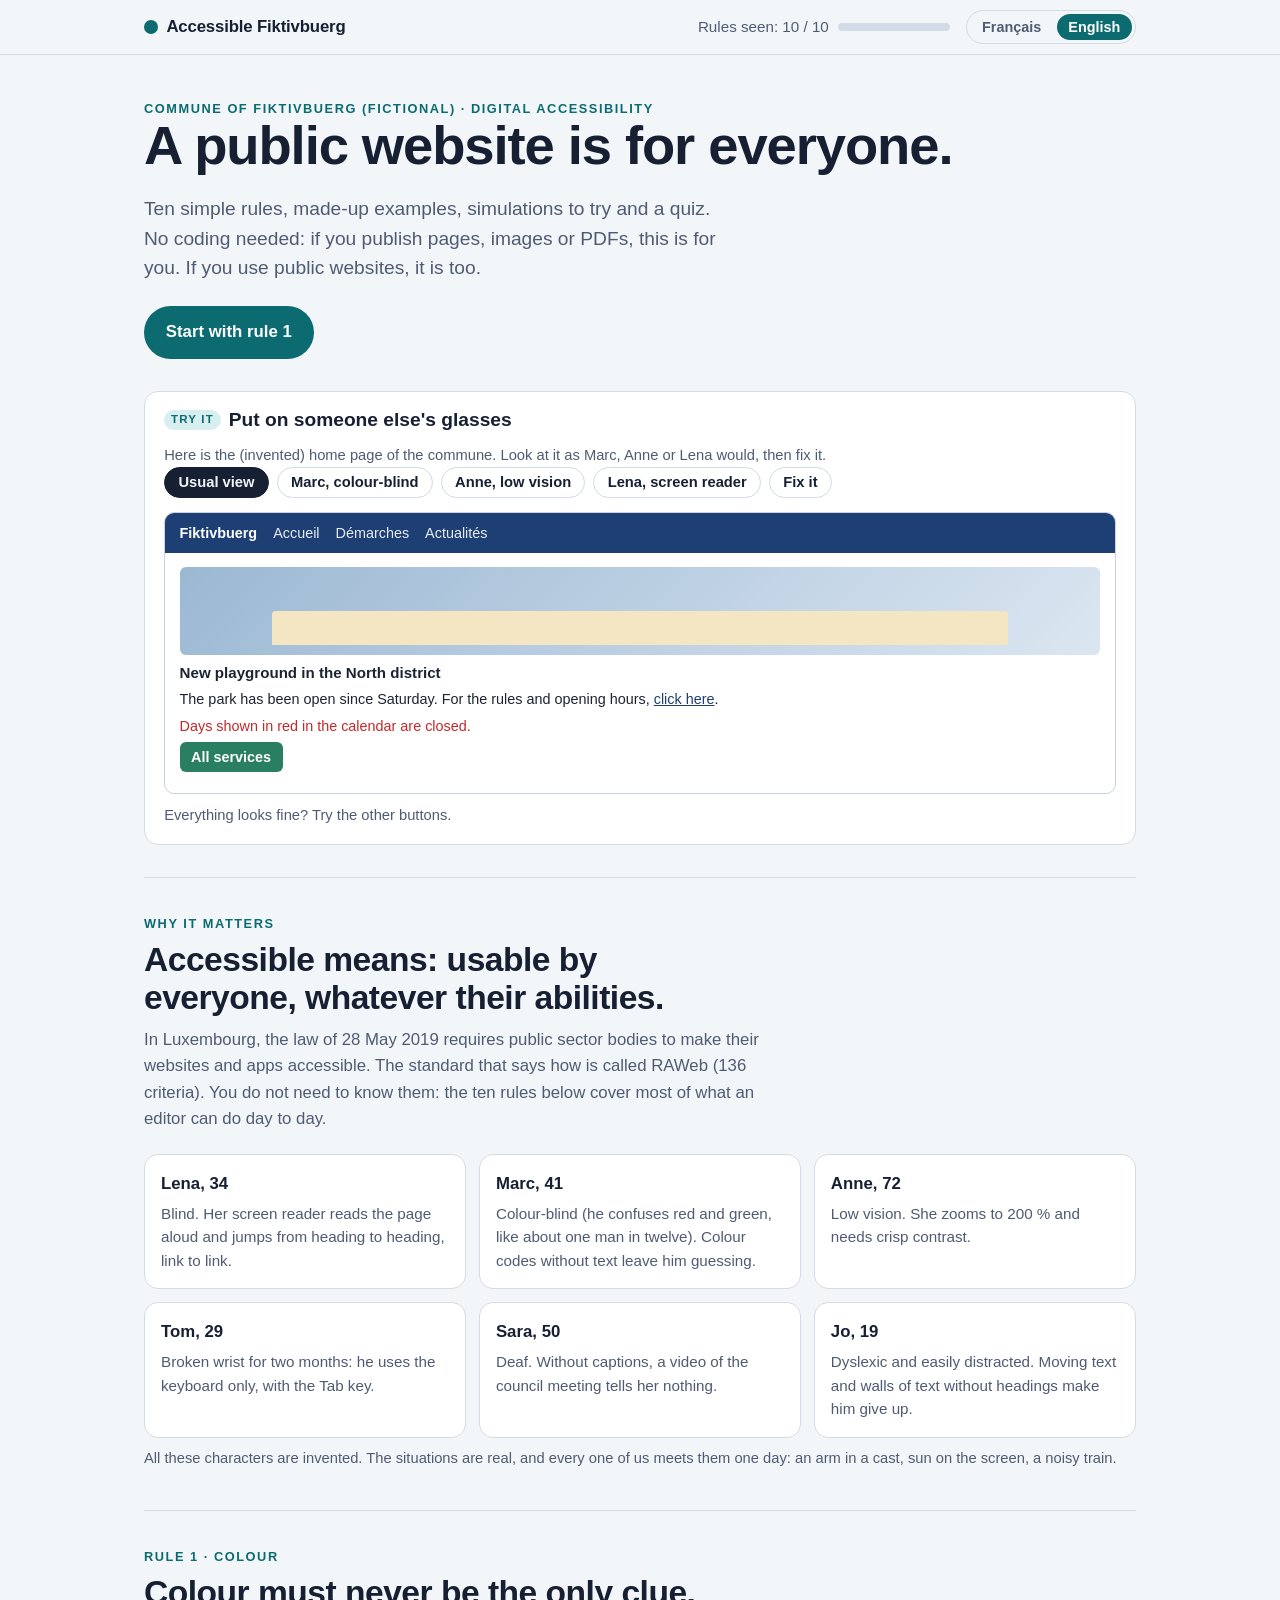
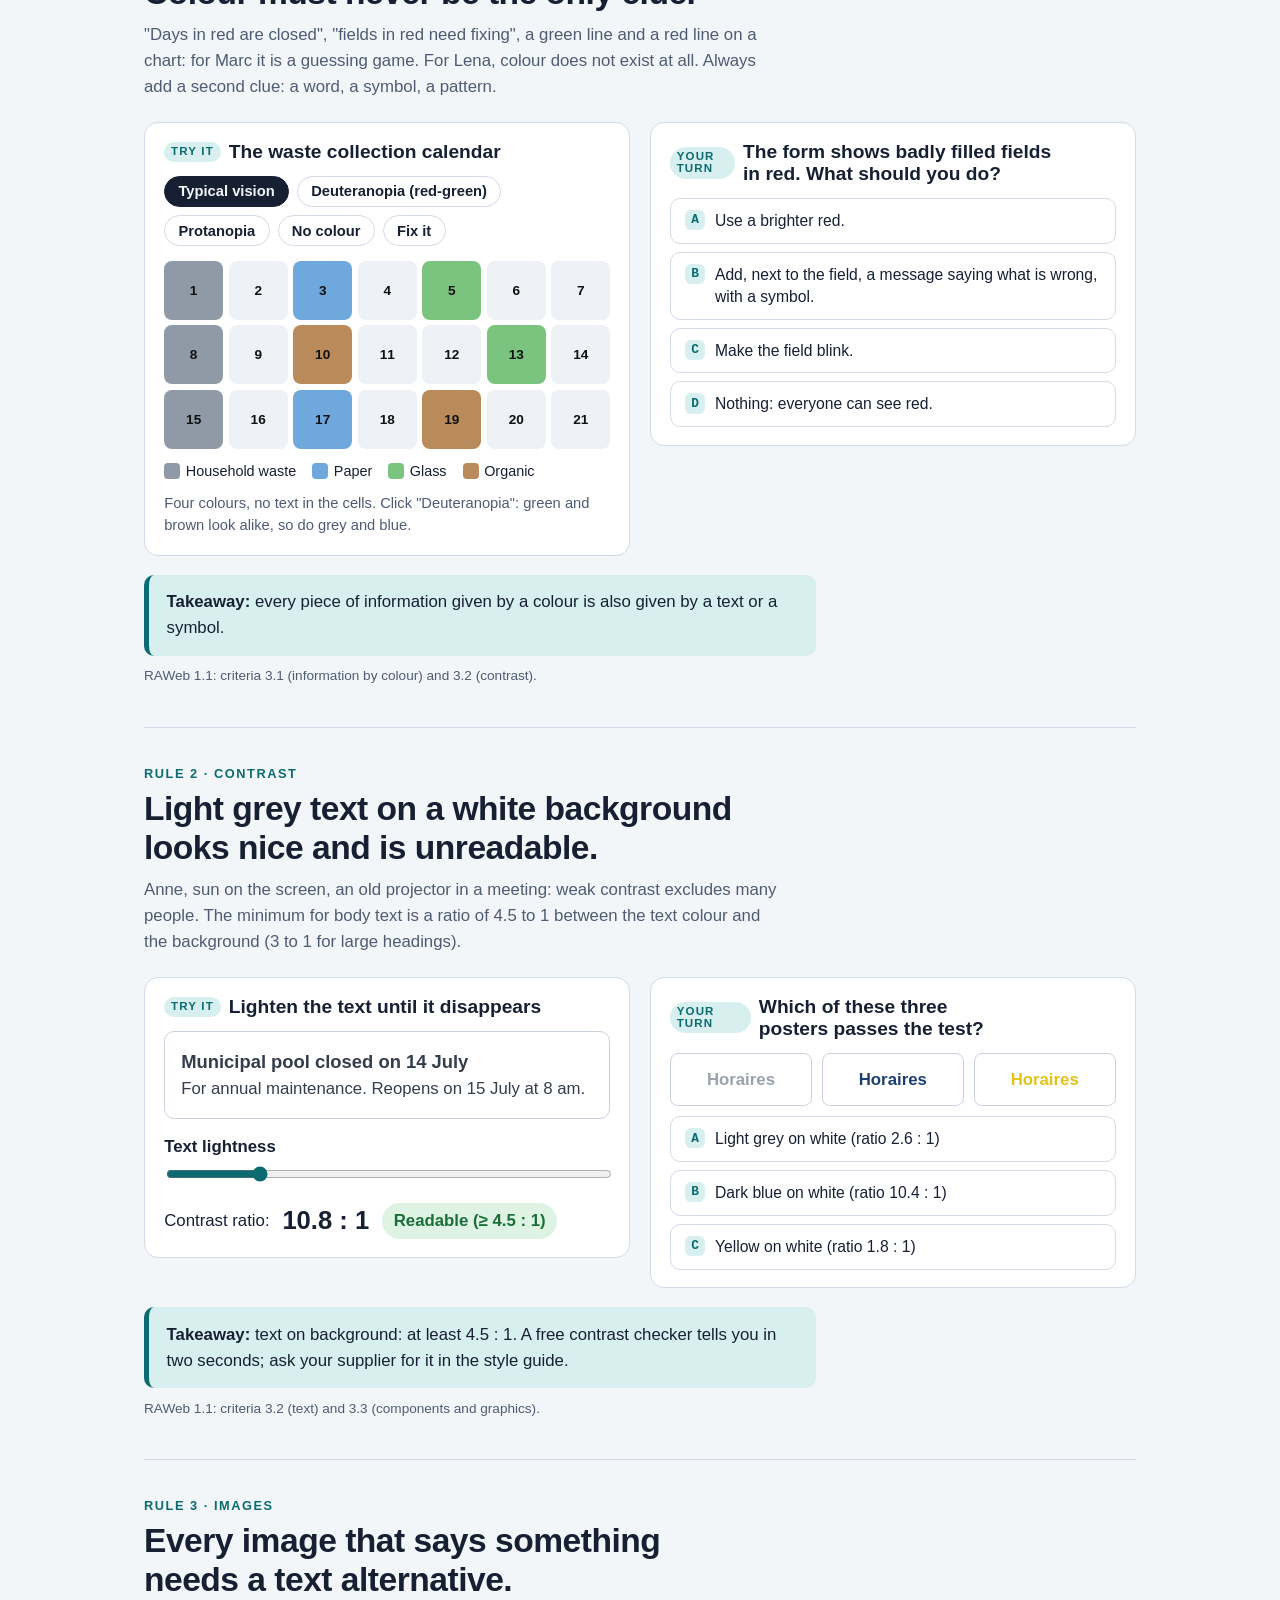
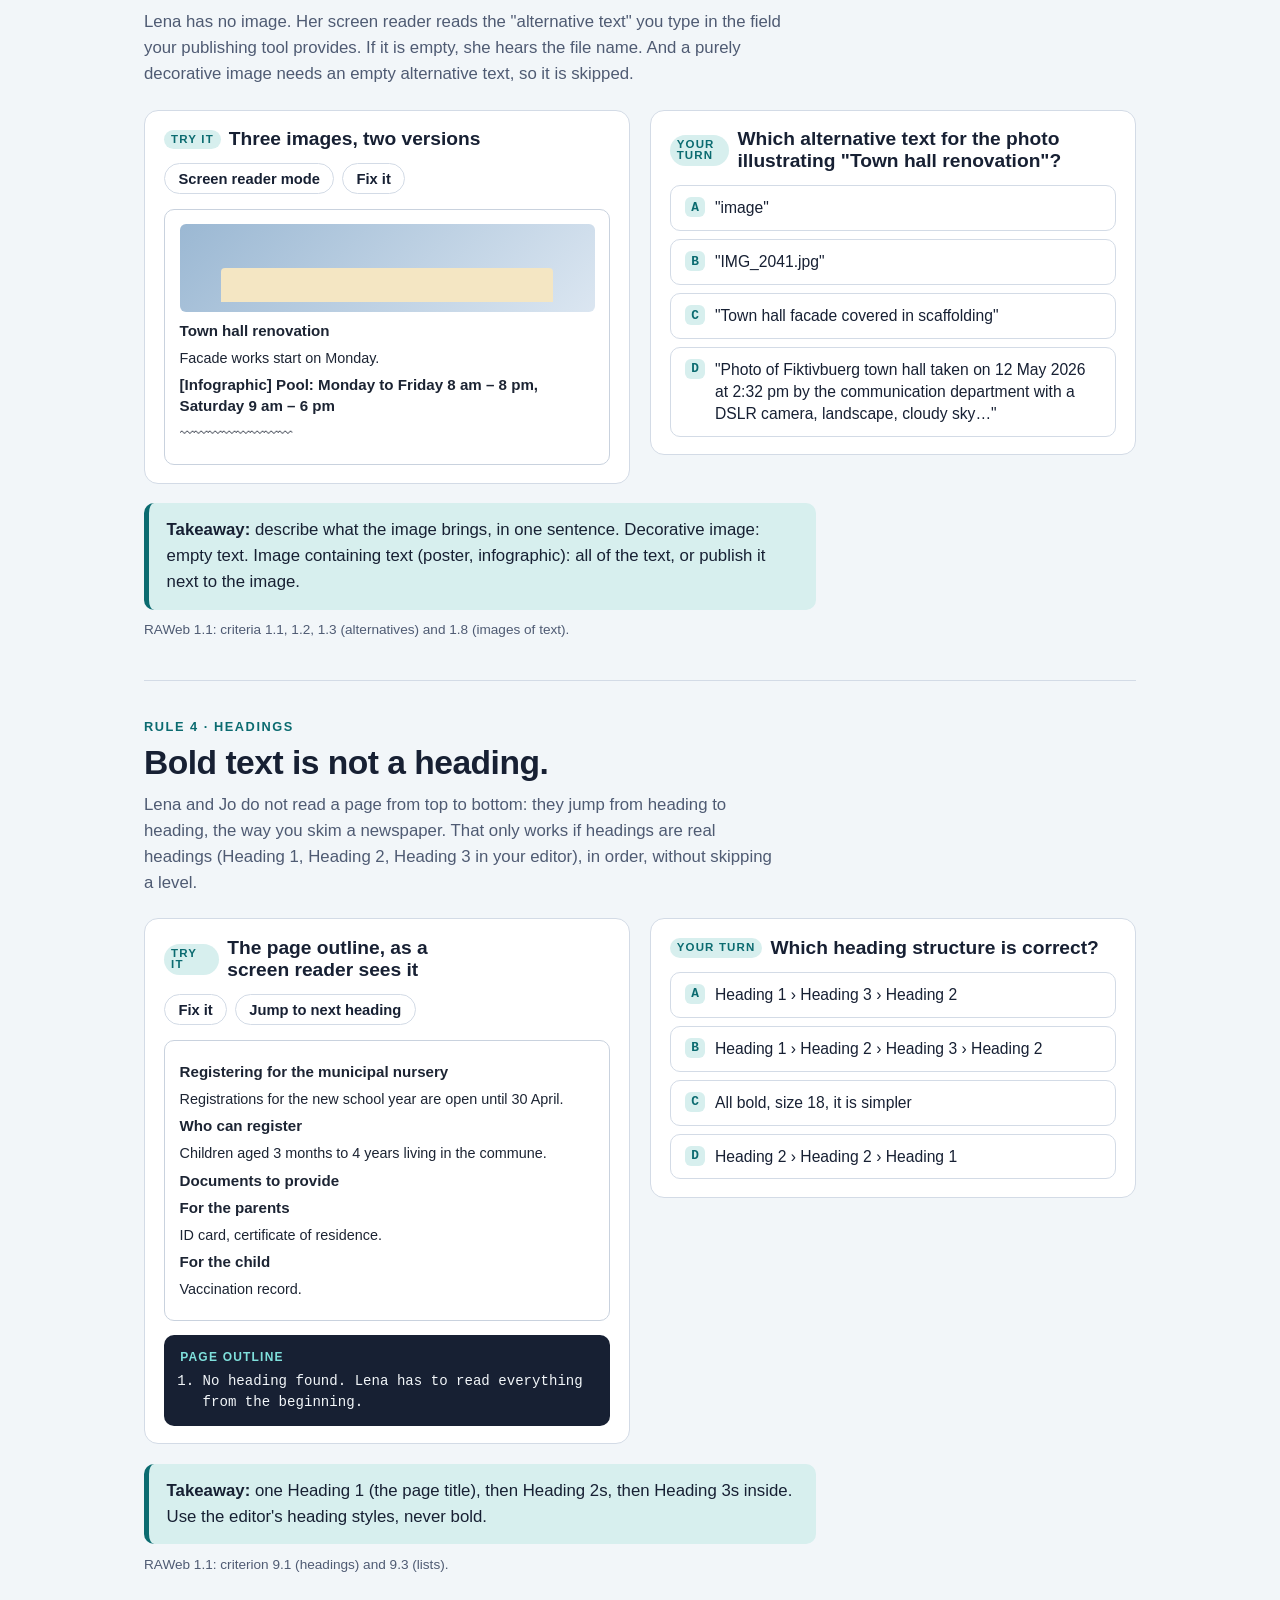
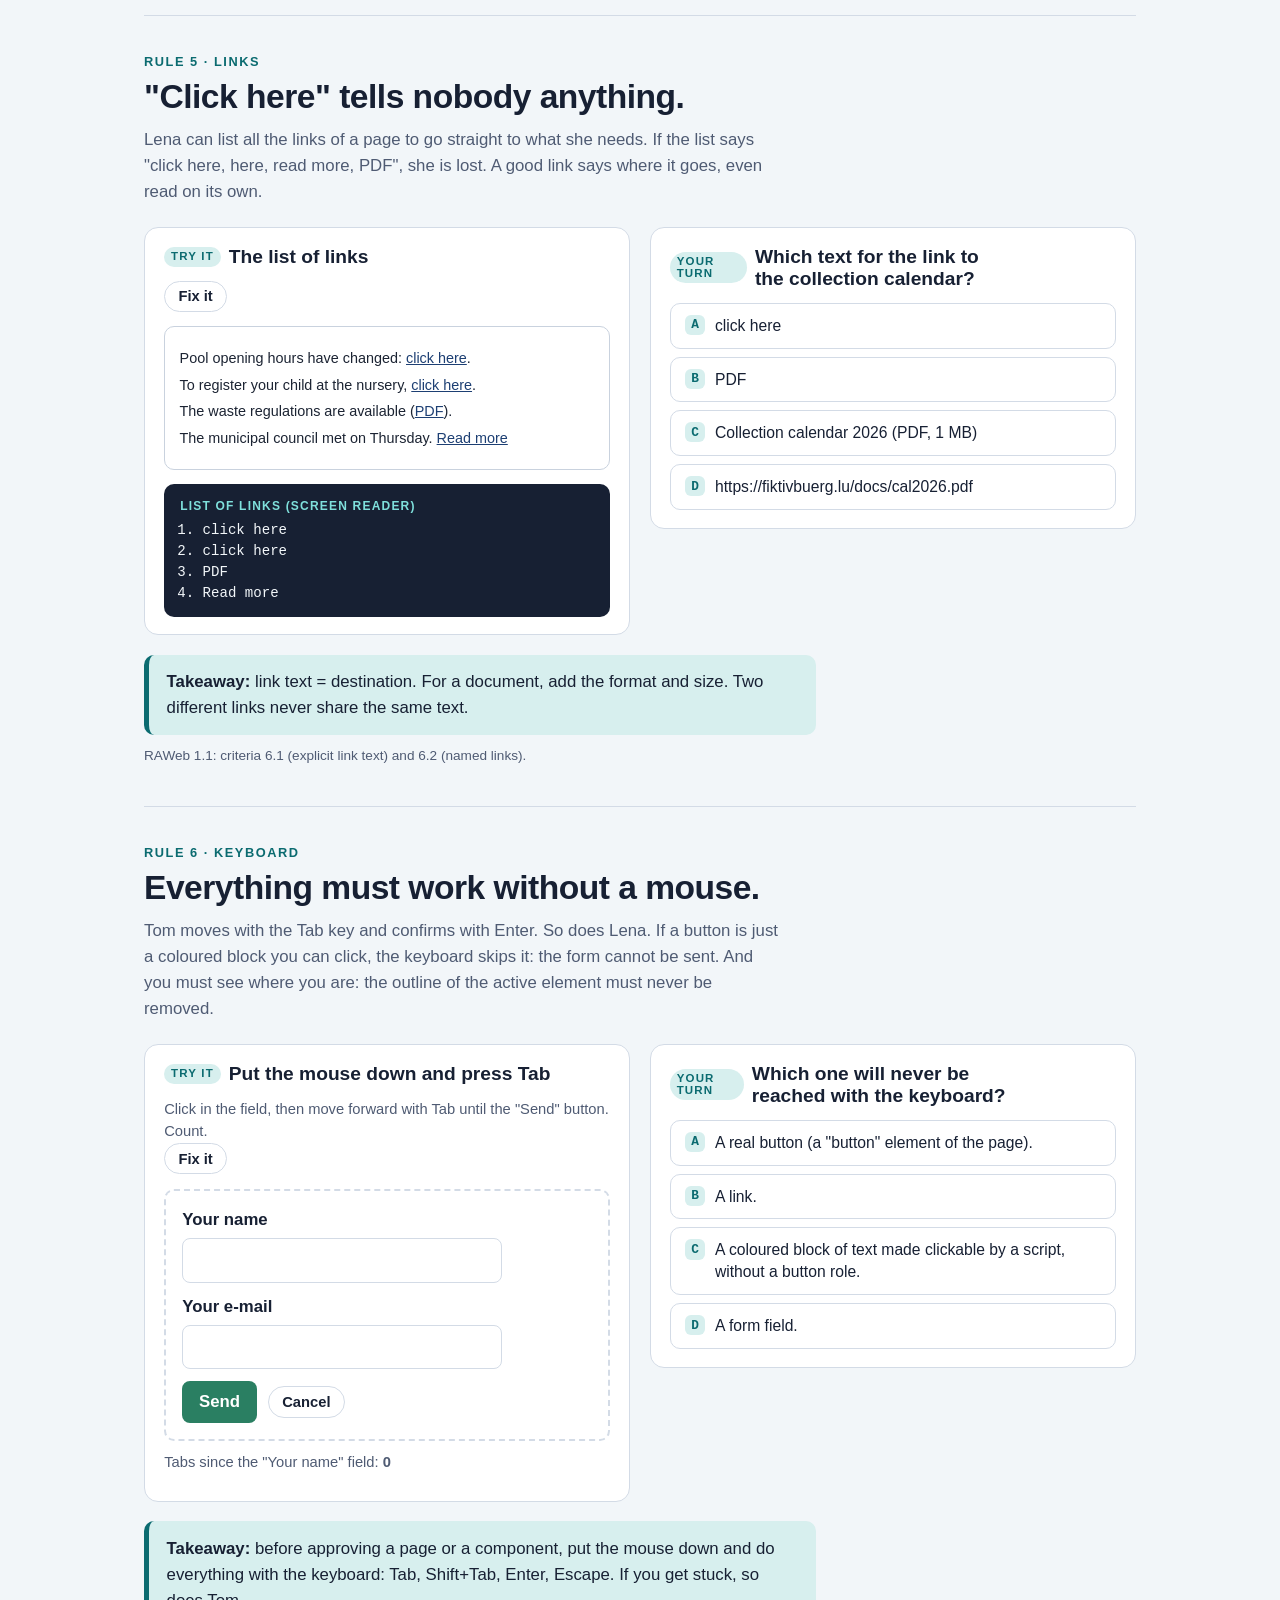
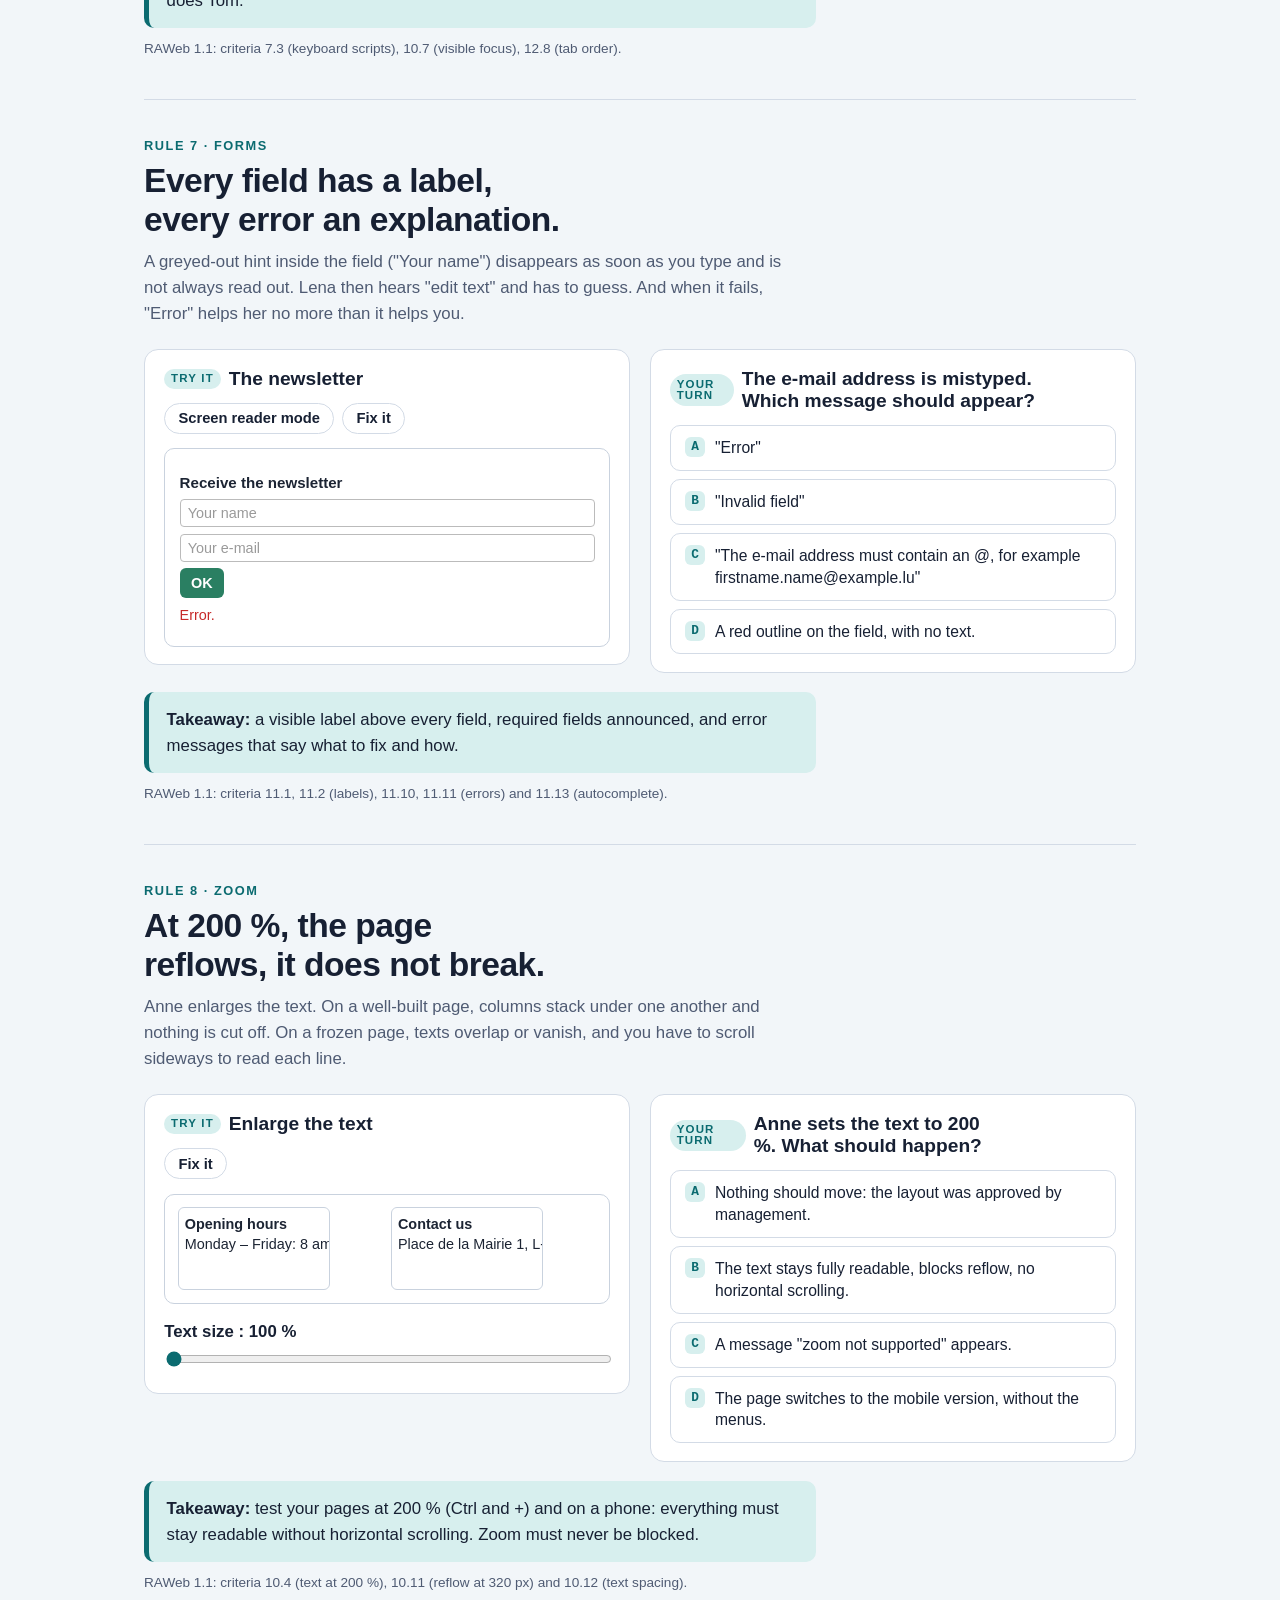
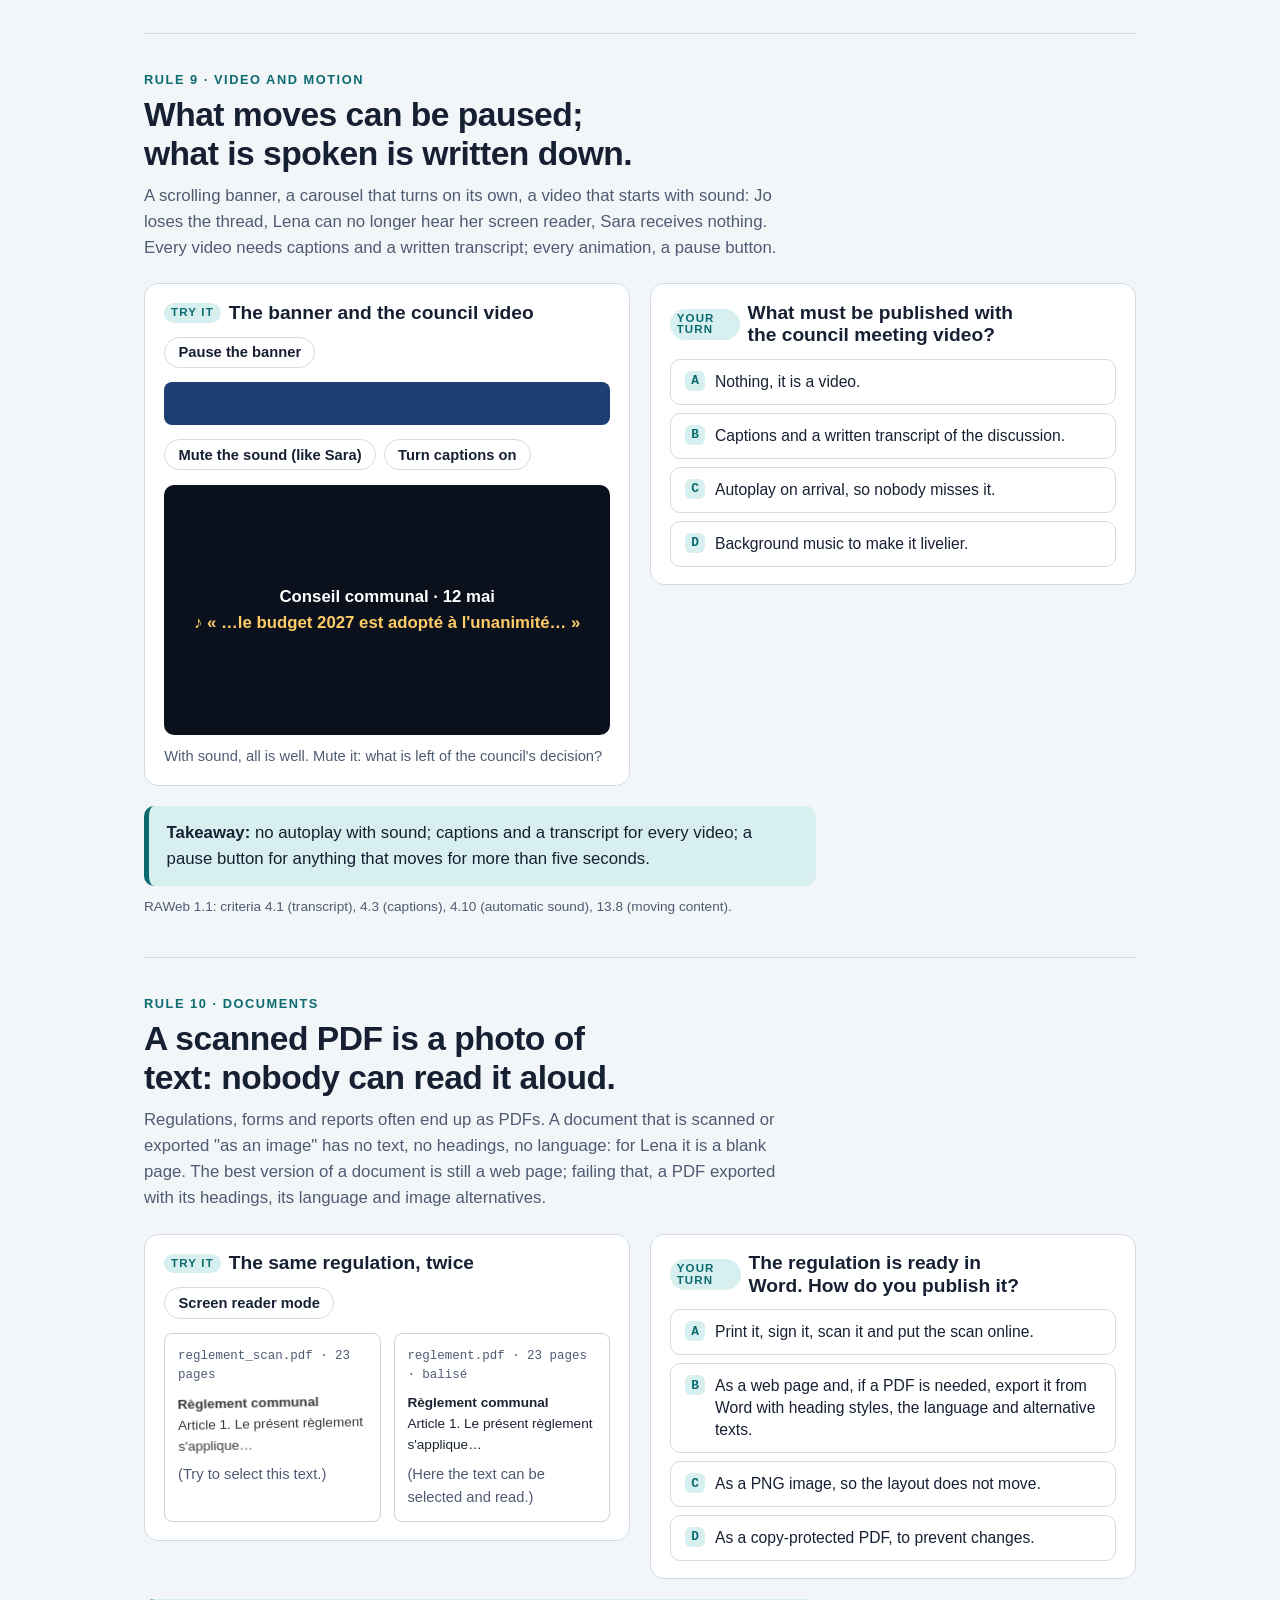
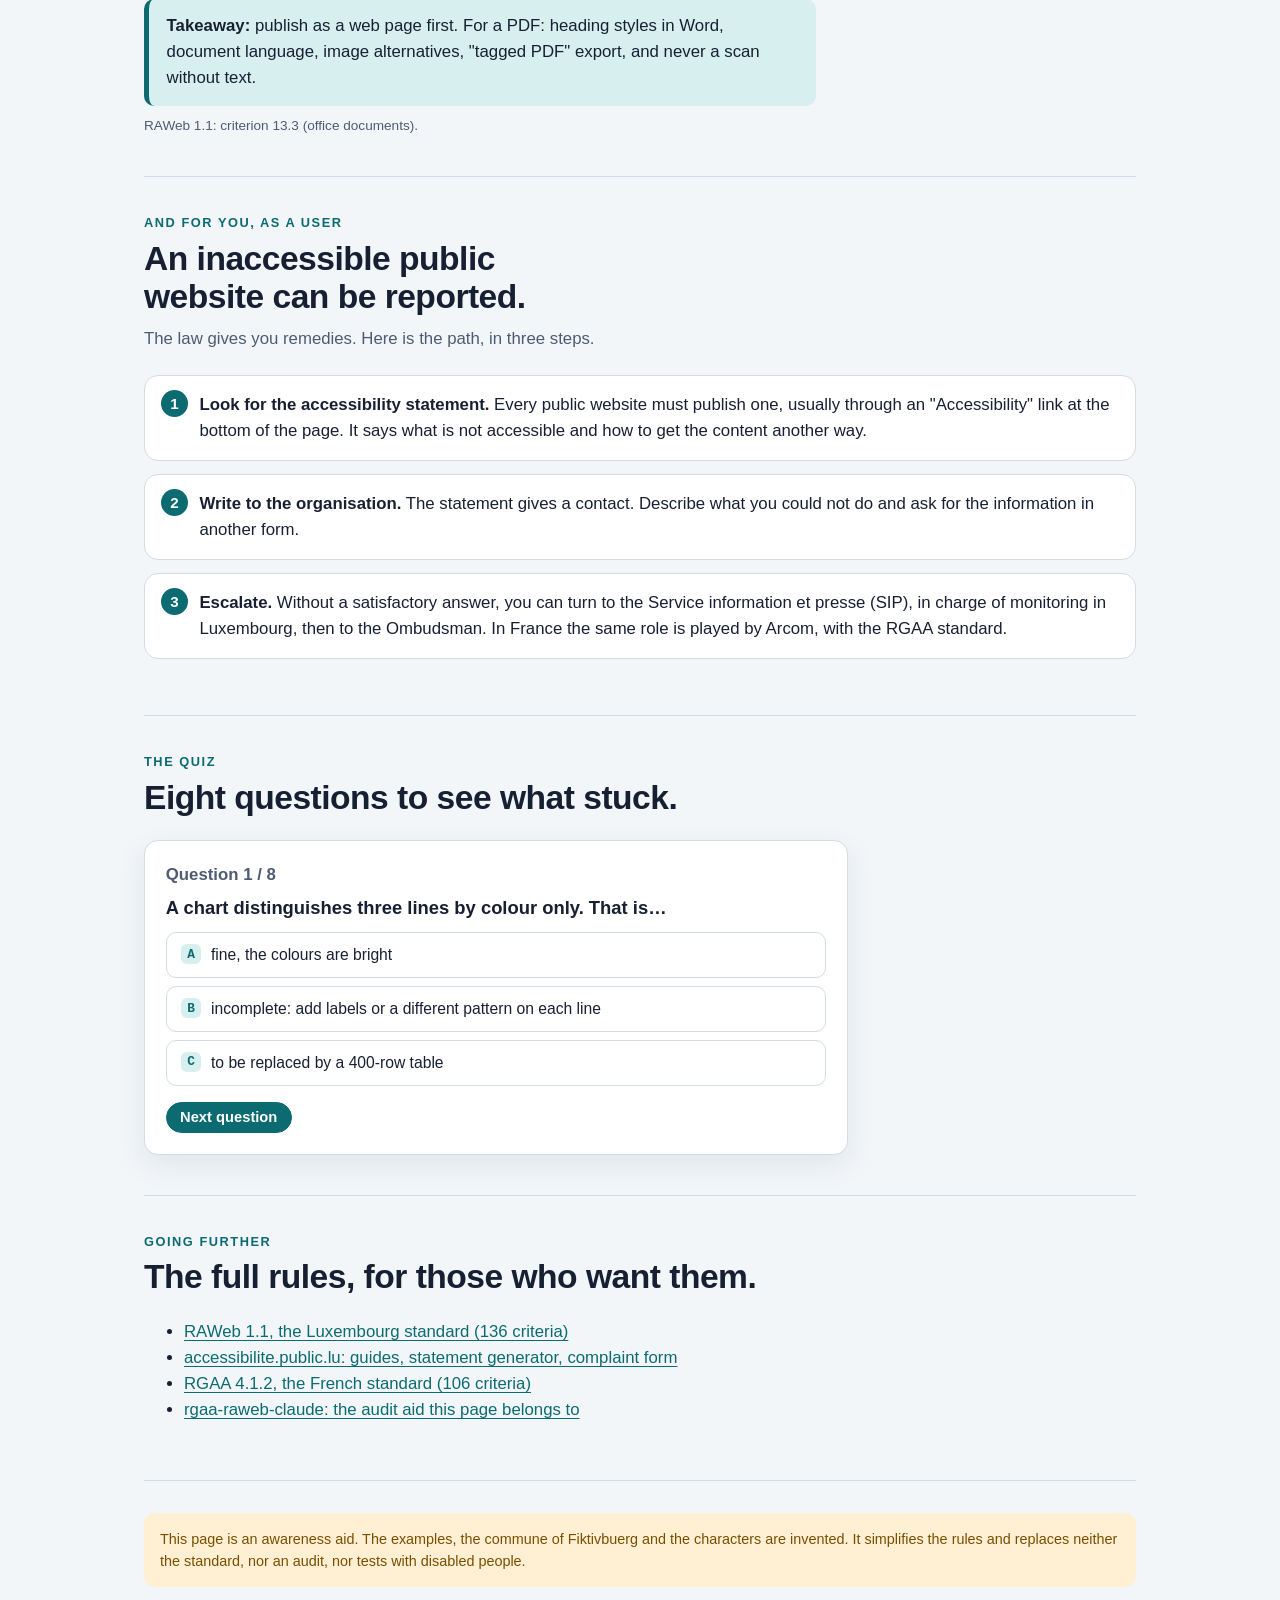
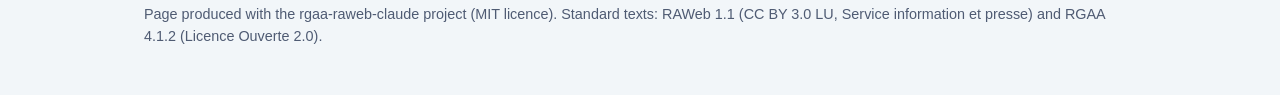
==== explainer/index.html @ 50463564 "Add the explainer: a hostable page teaching ten accessibility rules Single self-contained index.html" ====
<!DOCTYPE html>
<html lang="fr">
<head>
<meta charset="utf-8">
<meta name="viewport" content="width=device-width, initial-scale=1, viewport-fit=cover">
<meta name="description" content="Dix règles d'accessibilité web expliquées avec des exemples fictifs, des simulations et un quiz. Pour les rédacteurs de sites publics et pour tout le monde.">
<title>Dix règles d'accessibilité</title>
<style>
/* Layout: one guided tour. Sticky bar (language + progress), a hero with the "glasses" simulator, ten rule
   chapters that share one card pattern (why / try it / fix it / takeaway), rights, quiz, further reading.
   Fonts are system faces on purpose: a public-sector page should not call Google Fonts (GDPR). */
:root{
  --bg:#f2f6f9; --surface:#ffffff; --ink:#172033; --muted:#4f5b73; --line:#d3dbe6;
  --accent:#0b6b70; --accent-ink:#ffffff; --accent-soft:#d7efee;
  --good:#1a6f36; --good-soft:#def3e4; --bad:#b3261e; --bad-soft:#fbe4e2; --warn:#7a4e00; --warn-soft:#fff0d3;
  --good-ink:#ffffff; --term-bg:#172033; --term-fg:#f2f6f9; --term-accent:#7fe0dc;
  --focus:#b45309; --shadow:0 10px 30px rgba(23,32,51,.08);
  --font-display:"Avenir Next","Segoe UI Variable Display","Segoe UI",Roboto,"Helvetica Neue",Arial,sans-serif;
  --font-body:"Segoe UI Variable Text","Segoe UI",Roboto,"Helvetica Neue",Arial,sans-serif;
  --font-mono:ui-monospace,"Cascadia Code",Menlo,Consolas,monospace;
  --radius:14px;
}
@media (prefers-color-scheme: dark){
  :root:not([data-theme="light"]){
    --bg:#0f1521; --surface:#171f30; --ink:#e9eef6; --muted:#aab5c8; --line:#2c3749;
    --accent:#62d2cf; --accent-ink:#06282a; --accent-soft:#17393b;
    --good:#7bd38f; --good-soft:#173321; --bad:#ff948b; --bad-soft:#3b1f1d; --warn:#ffcc66; --warn-soft:#3a2d12;
    --good-ink:#06240f; --term-bg:#0b111c; --term-fg:#e9eef6; --term-accent:#62d2cf;
    --focus:#ffb454; --shadow:0 10px 30px rgba(0,0,0,.35); color-scheme:dark;
  }
}
:root[data-theme="dark"]{
  --bg:#0f1521; --surface:#171f30; --ink:#e9eef6; --muted:#aab5c8; --line:#2c3749;
  --accent:#62d2cf; --accent-ink:#06282a; --accent-soft:#17393b;
  --good:#7bd38f; --good-soft:#173321; --bad:#ff948b; --bad-soft:#3b1f1d; --warn:#ffcc66; --warn-soft:#3a2d12;
  --good-ink:#06240f; --term-bg:#0b111c; --term-fg:#e9eef6; --term-accent:#62d2cf;
  --focus:#ffb454; --shadow:0 10px 30px rgba(0,0,0,.35); color-scheme:dark;
}
*{box-sizing:border-box}
html{scroll-behavior:smooth}
@media (prefers-reduced-motion: reduce){html{scroll-behavior:auto}}
body{margin:0;background:var(--bg);color:var(--ink);font:400 1.05rem/1.55 var(--font-body);
  padding-left:max(16px,env(safe-area-inset-left,0px));padding-right:max(16px,env(safe-area-inset-right,0px));padding-block:0}
body::before{content:"";position:fixed;inset:0 0 auto;height:env(safe-area-inset-top,0px);z-index:10;background:var(--bg)}
h1,h2,h3,h4{font-family:var(--font-display);line-height:1.15;text-wrap:balance;margin:0}
h1{font-size:clamp(2rem,5.5vw,3.4rem);font-weight:800;letter-spacing:-.02em}
h2{font-size:clamp(1.5rem,3.4vw,2.1rem);font-weight:800;letter-spacing:-.015em}
h3{font-size:1.2rem;font-weight:700}
p{margin:0}
a{color:var(--accent);text-decoration:underline;text-underline-offset:.15em}
a:hover{text-decoration-thickness:2px}
:focus-visible{outline:3px solid var(--focus);outline-offset:3px;border-radius:4px}
code{font-family:var(--font-mono);font-size:.9em;background:var(--accent-soft);padding:.05em .35em;border-radius:4px}
.skip{position:absolute;left:-9999px;top:8px;background:var(--accent);color:var(--accent-ink);padding:.6em 1em;border-radius:8px;z-index:30;font-weight:700}
.skip:focus{left:16px}
.wrap{max-width:62rem;margin:0 auto}
.prose{max-width:38rem}
/* top bar */
.bar{position:sticky;top:env(safe-area-inset-top,0px);z-index:20;background:var(--bg);border-bottom:1px solid var(--line);padding-block:.6rem;margin-inline:calc(-1 * max(16px,env(safe-area-inset-left,0px))) calc(-1 * max(16px,env(safe-area-inset-right,0px)));padding-left:max(16px,env(safe-area-inset-left,0px));padding-right:max(16px,env(safe-area-inset-right,0px))}
.bar .wrap{display:flex;align-items:center;gap:1rem;flex-wrap:wrap}
.brand{font-family:var(--font-display);font-weight:800;letter-spacing:-.01em;text-decoration:none;color:var(--ink);display:flex;align-items:center;gap:.5rem}
.brand .dot{width:.9rem;height:.9rem;border-radius:50%;background:var(--accent);display:inline-block}
.progress{margin-left:auto;display:flex;align-items:center;gap:.6rem;color:var(--muted);font-size:.95rem;font-variant-numeric:tabular-nums}
.progress .track{width:7rem;height:.5rem;background:var(--line);border-radius:999px;overflow:hidden}
.progress .fill{height:100%;width:0;background:var(--accent);transition:width .4s}
.lang{display:flex;gap:.25rem;border:1px solid var(--line);border-radius:999px;padding:.2rem}
.lang button{border:0;background:transparent;color:var(--muted);font:700 .9rem var(--font-body);padding:.35em .8em;border-radius:999px;cursor:pointer}
.lang button[aria-pressed="true"]{background:var(--accent);color:var(--accent-ink)}
/* hero */
.hero{padding-block:3rem 2rem;display:grid;gap:2rem}
.hero .lead{font-size:1.2rem;color:var(--muted);max-width:36rem;margin-top:1rem}
.eyebrow{font:700 .8rem/1 var(--font-body);letter-spacing:.12em;text-transform:uppercase;color:var(--accent)}
.cta{display:inline-flex;align-items:center;gap:.5rem;margin-top:1.4rem;background:var(--accent);color:var(--accent-ink);text-decoration:none;font-weight:700;padding:.8em 1.3em;border-radius:999px}
/* sections */
section.rule{padding-block:2.5rem;border-top:1px solid var(--line);scroll-margin-top:4.5rem}
#main{scroll-margin-top:4.5rem}
.rule-head{display:grid;gap:.6rem;max-width:40rem;margin-bottom:1.4rem}
.rule-head .why{color:var(--muted)}
.grid2{display:grid;gap:1.2rem;grid-template-columns:repeat(auto-fit,minmax(min(100%,19rem),1fr));align-items:start}
.card{background:var(--surface);border:1px solid var(--line);border-radius:var(--radius);padding:1.1rem 1.2rem;min-width:0}
.card h3,.card .card-h{display:flex;align-items:center;gap:.5rem;margin-bottom:.8rem;font-size:1.2rem;font-weight:700;letter-spacing:0}
.card h3 .tag,.card .card-h .tag{font:700 .72rem/1 var(--font-body);letter-spacing:.1em;text-transform:uppercase;background:var(--accent-soft);color:var(--accent);padding:.35em .6em;border-radius:999px}
.takeaway{margin-top:1.2rem;background:var(--accent-soft);border-left:5px solid var(--accent);border-radius:10px;padding:.9rem 1.1rem;max-width:42rem}
.takeaway strong{font-family:var(--font-display)}
.ref{margin-top:.6rem;color:var(--muted);font-size:.85rem}
/* controls */
.toolbar{display:flex;flex-wrap:wrap;gap:.5rem;margin-bottom:.9rem}
.btn{border:1.5px solid var(--line);background:var(--surface);color:var(--ink);font:600 .92rem var(--font-body);padding:.45em .9em;border-radius:999px;cursor:pointer;display:inline-flex;align-items:center;gap:.4rem}
.btn:hover{border-color:var(--accent)}
.btn[aria-pressed="true"]{background:var(--ink);color:var(--bg);border-color:var(--ink)}
.btn.fix[aria-pressed="true"]{background:var(--good);color:var(--good-ink);border-color:var(--good)}
.btn.primary{background:var(--accent);color:var(--accent-ink);border-color:var(--accent)}
.note{color:var(--muted);font-size:.92rem;margin-top:.6rem}
.sr-out{margin-top:.9rem;background:var(--term-bg);color:var(--term-fg);border-radius:10px;padding:.8rem 1rem;font-family:var(--font-mono);font-size:.88rem;line-height:1.5}
.sr-out .srl{color:var(--term-accent);font-weight:700;font-family:var(--font-body);font-size:.75rem;letter-spacing:.1em;text-transform:uppercase;margin-bottom:.3rem}
.sr-out ol{margin:0;padding-left:1.4rem}
/* mini pages used inside demos (inert: nothing inside is a real control) */
.mini{background:#fff;color:#1c2433;border:1px solid #c9d2de;border-radius:10px;overflow:hidden;font-size:.9rem;line-height:1.4}
.mini .mh{background:#1d3f73;color:#fff;padding:.6rem .9rem;display:flex;gap:1rem;align-items:center;flex-wrap:wrap}
.mini .mh b{font-family:var(--font-display)}
.mini .mh span{opacity:.9}
.mini .mb{padding:.9rem}
.mini .ph{display:block;height:5.5rem;border-radius:6px;background:linear-gradient(135deg,#9bb8d3,#dbe6f1);position:relative}
.mini .ph::after{content:"";position:absolute;inset:auto 10% 12%;height:38%;border-radius:4px 4px 0 0;background:#f4e6c3}
.mini .lnk{color:#1d3f73;text-decoration:underline}
.mini .fb{display:inline-block;background:#2a7f62;color:#fff;padding:.35em .8em;border-radius:6px;font-weight:600}
.mini .err{color:#c62828}
.mini p{margin:.4rem 0}
.mini .bold{font-weight:700;font-size:1.05em}
.mini h4,.mini .hx{font-family:var(--font-display);margin:.5rem 0 .2rem;font-size:1.05em;font-weight:800}
.mini .legend{display:flex;gap:.8rem;flex-wrap:wrap;margin-top:.5rem;font-size:.85em}
.mini .sw{display:inline-block;width:.9em;height:.9em;border-radius:3px;vertical-align:-.1em;margin-right:.3em}
/* colour-vision filters */
.vision-deuter{filter:url(#f-deuter)}
.vision-protan{filter:url(#f-protan)}
.vision-achrom{filter:url(#f-achrom)}
.vision-blur{filter:blur(2.2px) contrast(.8)}
/* calendar demo */
.cal{display:grid;grid-template-columns:repeat(7,1fr);gap:.35rem;margin-top:.6rem}
.cal .d{aspect-ratio:1;border-radius:8px;display:grid;place-items:center;font-weight:700;font-size:.85rem;color:#111;background:#eef1f5;position:relative}
.cal .d.menage{background:#8f9aa6}.cal .d.papier{background:#6fa8dc}.cal .d.verre{background:#7ac47f}.cal .d.orga{background:#b98b5a}
.cal .d .k{display:none;position:absolute;inset:auto .25rem .2rem auto;font-size:.7rem;background:#fff;color:#111;border-radius:4px;padding:0 .3em;border:1px solid #333}
.cal.fixed .d .k{display:block}
.cal .d.menage.fx{background:repeating-linear-gradient(45deg,#8f9aa6 0 4px,#b8c0c9 4px 8px)}
.cal .d.papier.fx{background:repeating-linear-gradient(0deg,#6fa8dc 0 4px,#b7d3ee 4px 8px)}
.cal .d.verre.fx{background:radial-gradient(circle,#2f7a35 1.5px,#9bd59e 2px)}
.cal .d.orga.fx{background:#b98b5a}
.legend{display:flex;flex-wrap:wrap;gap:.6rem 1rem;margin-top:.7rem;font-size:.9rem}
.legend span{display:inline-flex;align-items:center;gap:.35rem}
.legend i{width:1rem;height:1rem;border-radius:4px;display:inline-block}
/* contrast demo */
.notice{background:#fff;border:1px solid #c9d2de;border-radius:10px;padding:1rem;color:#1c2433}
.notice .t{font-family:var(--font-display);font-weight:800;font-size:1.15rem}
.ratio{display:flex;gap:.8rem;align-items:center;flex-wrap:wrap;margin-top:.8rem;font-variant-numeric:tabular-nums}
.ratio output{font:800 1.6rem var(--font-display)}
.verdict{font-weight:700;padding:.3em .7em;border-radius:999px}
.verdict.ok{background:var(--good-soft);color:var(--good)}
.verdict.ko{background:var(--bad-soft);color:var(--bad)}
label.slider{display:block;margin-top:.9rem;font-weight:600}
input[type=range]{width:100%;margin-top:.4rem;accent-color:var(--accent)}
.swatches{display:grid;gap:.6rem;grid-template-columns:repeat(auto-fit,minmax(8rem,1fr));margin:.6rem 0}
.swatch{border-radius:8px;padding:.8rem;font-weight:700;border:1px solid #c9d2de;text-align:center}
/* challenge */
.quiz-opts{display:grid;gap:.5rem;margin:.6rem 0 0;padding:0;list-style:none}
.opt{width:100%;text-align:left;border:1.5px solid var(--line);background:var(--surface);color:var(--ink);font:500 .98rem/1.4 var(--font-body);padding:.7em .9em;border-radius:10px;cursor:pointer;display:flex;gap:.6rem;align-items:flex-start}
.opt:hover{border-color:var(--accent)}
.opt .k{font:700 .8rem var(--font-mono);background:var(--accent-soft);color:var(--accent);border-radius:6px;padding:.2em .5em;flex:none}
.opt[data-state="ok"]{border-color:var(--good);background:var(--good-soft)}
.opt[data-state="ko"]{border-color:var(--bad);background:var(--bad-soft)}
.feedback{margin-top:.7rem;padding:.7rem .9rem;border-radius:10px;font-size:.95rem;display:none}
.feedback.show{display:block}
.feedback.ok{background:var(--good-soft);color:var(--good)}
.feedback.ko{background:var(--bad-soft);color:var(--bad)}
.feedback b{font-family:var(--font-display)}
/* keyboard demo */
.kb-zone{border:2px dashed var(--line);border-radius:10px;padding:1rem;display:grid;gap:.7rem}
.kb-zone label{font-weight:600;display:grid;gap:.3rem}
.kb-zone input[type=text]{font:inherit;padding:.5em .7em;border:1.5px solid var(--line);border-radius:8px;background:var(--surface);color:var(--ink);max-width:20rem}
.kb-row{display:flex;gap:.7rem;flex-wrap:wrap;align-items:center}
.kb-zone .fakebtn{display:inline-block;background:#2a7f62;color:#fff;padding:.5em 1em;border-radius:8px;font-weight:700}
.kb-zone .realbtn{background:var(--accent);color:var(--accent-ink);border:0;padding:.55em 1.1em;border-radius:8px;font:700 1rem var(--font-body);cursor:pointer}
.kb-count{font-variant-numeric:tabular-nums;font-weight:700}
/* zoom demo */
.zoom-stage{overflow:hidden;border:1px solid #c9d2de;border-radius:10px;background:#fff;color:#1c2433}
.zoom-stage .zp{padding:.8rem;font-size:calc(.9rem * var(--z,1));line-height:1.4;display:grid;gap:.5rem;grid-template-columns:1fr 1fr}
.zoom-stage .zp.bad .box{height:5.2rem;width:9.5rem;overflow:hidden;border:1px solid #c9d2de;border-radius:6px;padding:.4em;white-space:nowrap}
.zoom-stage .zp.good{grid-template-columns:repeat(auto-fit,minmax(9rem,1fr))}
.zoom-stage .zp.good .box{border:1px solid #c9d2de;border-radius:6px;padding:.4em;min-width:0}
.zoom-stage .hx{font-weight:800;font-family:var(--font-display)}
/* ticker + video */
.ticker{overflow:hidden;background:#1d3f73;color:#fff;border-radius:8px;padding:.5rem 0;white-space:nowrap}
.ticker span{display:inline-block;padding-left:100%;animation:tick 14s linear infinite}
.ticker.paused span{animation-play-state:paused}
@keyframes tick{to{transform:translateX(-100%)}}
@media (prefers-reduced-motion: reduce){.ticker span{animation:none;padding-left:1rem}}
.video{background:#0b111c;color:#fff;border-radius:10px;aspect-ratio:16/9;max-width:100%;position:relative;display:grid;place-items:center;overflow:hidden}
.video .scene{text-align:center;padding:1rem}
.video .cap{position:absolute;left:0;right:0;bottom:8%;text-align:center}
.video .cap span{background:rgba(0,0,0,.8);padding:.2em .6em;border-radius:4px;font-size:.95rem}
.video.muted .sound{display:none}
.video .sound{color:#ffcc66;font-weight:700}
/* documents */
.docs{display:grid;gap:.8rem;grid-template-columns:repeat(auto-fit,minmax(12rem,1fr))}
.doc{border:1px solid #c9d2de;background:#fff;color:#1c2433;border-radius:8px;padding:.8rem;min-height:9rem;font-size:.85rem}
.doc .dn{font-family:var(--font-mono);font-size:.78rem;color:#4f5b73;margin-bottom:.4rem}
.doc.scan .txt{filter:blur(.6px) contrast(.9);transform:rotate(-1.2deg);user-select:none;color:#333}
.doc .h{font-weight:800;font-family:var(--font-display)}
/* personas */
.personas{display:grid;gap:.8rem;grid-template-columns:repeat(auto-fit,minmax(min(100%,17rem),1fr));margin-top:1rem}
.persona{background:var(--surface);border:1px solid var(--line);border-radius:var(--radius);padding:1rem}
.persona b{font-family:var(--font-display);display:block;margin-bottom:.3rem}
.persona p{color:var(--muted);font-size:.95rem}
/* rights */
.steps{display:grid;gap:.8rem;margin-top:1rem;padding:0;list-style:none;counter-reset:s}
.steps li{background:var(--surface);border:1px solid var(--line);border-radius:var(--radius);padding:1rem 1.1rem 1rem 3.4rem;position:relative}
.steps li::before{counter-increment:s;content:counter(s);position:absolute;left:1rem;top:.9rem;width:1.7rem;height:1.7rem;border-radius:50%;background:var(--accent);color:var(--accent-ink);display:grid;place-items:center;font:800 .95rem var(--font-display)}
/* final quiz */
.quiz{background:var(--surface);border:1px solid var(--line);border-radius:var(--radius);padding:1.3rem;box-shadow:var(--shadow);max-width:44rem}
.quiz .qn{color:var(--muted);font-weight:700;font-variant-numeric:tabular-nums;margin-bottom:.4rem}
.quiz .q{display:none}
.quiz .q.on{display:block}
.quiz .qh{font-size:1.15rem;font-weight:700;font-family:var(--font-display)}
.quiz .nav{display:flex;gap:.6rem;flex-wrap:wrap;margin-top:1rem}
.result{display:none;text-align:left}
.result.on{display:block}
.score{font:800 clamp(2.4rem,8vw,4rem)/1 var(--font-display);color:var(--accent);margin:.5rem 0}
footer{border-top:1px solid var(--line);padding-block:2rem 3rem;color:var(--muted);font-size:.9rem}
footer .warn{background:var(--warn-soft);color:var(--warn);border-radius:10px;padding:.9rem 1rem;margin-bottom:1rem}
.visually-hidden{position:absolute;width:1px;height:1px;overflow:hidden;clip:rect(0 0 0 0);white-space:nowrap}
@media (max-width:40rem){.progress{order:3;flex-basis:100%;margin-left:0}.progress .track{flex:1;width:auto}.lang{margin-left:auto}.cal .d{font-size:.75rem}}
</style>
</head>
<body>
<a class="skip" href="#main" data-t="skip">Aller au contenu</a>
<header class="bar">
  <div class="wrap">
    <a class="brand" href="#top"><span class="dot" aria-hidden="true"></span><span data-t="brand">Fiktivbuerg accessible</span></a>
    <div class="progress"><span id="prog-text">Règles vues : 0 / 10</span><span class="track" aria-hidden="true"><span class="fill" id="prog-fill"></span></span></div>
    <div class="lang" role="group" aria-label="Langue" data-t-aria="lang.group">
      <button type="button" id="lang-fr" aria-pressed="true" lang="fr">Français</button>
      <button type="button" id="lang-en" aria-pressed="false" lang="en">English</button>
    </div>
  </div>
</header>

<main id="main" class="wrap">
<section class="hero" id="top">
  <div>
    <p class="eyebrow" data-t="hero.eyebrow">Commune de Fiktivbuerg (fictive) · accessibilité numérique</p>
    <h1 data-t="hero.h1">Un site public, c'est pour tout le monde.</h1>
    <p class="lead" data-t="hero.lead">Dix règles simples, des exemples inventés, des simulations à essayer et un quiz. Pas besoin de savoir coder : si vous publiez des pages, des images ou des PDF, c'est pour vous. Si vous utilisez des sites publics, aussi.</p>
    <a class="cta" href="#r1" data-t="hero.cta">Commencer par la règle 1</a>
  </div>
  <div class="card">
    <h2 class="card-h"><span class="tag" data-t="tag.try">Essayez</span><span data-t="hero.demo.h">Mettez les lunettes de quelqu'un d'autre</span></h2>
    <p class="note" data-t="hero.demo.p">Voici la page d'accueil (inventée) de la commune. Regardez-la comme Marc, Anne ou Lena, puis corrigez-la.</p>
    <div class="toolbar" role="group" aria-label="Point de vue" data-t-aria="hero.group">
      <button type="button" class="btn vis" data-vis="" aria-pressed="true" data-t="vis.normal">Vue habituelle</button>
      <button type="button" class="btn vis" data-vis="vision-deuter" aria-pressed="false" data-t="vis.marc">Marc, daltonien</button>
      <button type="button" class="btn vis" data-vis="vision-blur" aria-pressed="false" data-t="vis.anne">Anne, malvoyante</button>
      <button type="button" class="btn vis" data-vis="sr" aria-pressed="false" data-t="vis.lena">Lena, lecteur d'écran</button>
      <button type="button" class="btn fix" id="hero-fix" aria-pressed="false" data-t="btn.fix">Corriger la page</button>
    </div>
    <div class="mini" id="hero-mini">
      <div class="mh"><b>Fiktivbuerg</b><span>Accueil</span><span>Démarches</span><span>Actualités</span></div>
      <div class="mb">
        <span class="ph" aria-hidden="true"></span>
        <p class="bold" data-t="mini.title">Nouveau parc de jeux au quartier Nord</p>
        <p data-t="mini.text">Le parc est ouvert depuis samedi. Pour le règlement et les horaires, <span class="lnk" data-t="mini.link">cliquez ici</span>.</p>
        <p><span class="err" data-t="mini.err">Les jours en rouge dans le calendrier sont fermés.</span></p>
        <p><span class="fb" data-t="mini.btn">Toutes les démarches</span></p>
      </div>
    </div>
    <div class="sr-out" id="hero-sr" hidden>
      <div class="srl" data-t="sr.label">Ce que Lena entend</div>
      <ol id="hero-sr-list"><li>graphique, DSC_0042.jpg</li><li>Nouveau parc de jeux au quartier Nord</li><li>Le parc est ouvert depuis samedi. Pour le règlement et les horaires, lien, cliquez ici.</li><li>Les jours en rouge dans le calendrier sont fermés.</li><li>cliquable, Toutes les démarches (inaccessible au clavier)</li></ol>
    </div>
    <p class="note" id="hero-note" data-t="hero.note.normal">Tout semble normal ? Essayez les autres boutons.</p>
  </div>
</section>

<section class="rule" id="why">
  <div class="rule-head">
    <p class="eyebrow" data-t="why.eyebrow">Pourquoi ça compte</p>
    <h2 data-t="why.h">Accessible, ça veut dire : utilisable par tout le monde, quelles que soient ses capacités.</h2>
    <p class="why" data-t="why.p">Au Luxembourg, la loi du 28 mai 2019 oblige les organismes du secteur public à rendre leurs sites et applications accessibles. Le référentiel qui dit comment s'appelle le RAWeb (136 critères). Vous n'avez pas besoin de les connaître : les dix règles ci-dessous couvrent l'essentiel de ce qu'un rédacteur ou une rédactrice peut faire au quotidien.</p>
  </div>
  <div class="personas" id="personas">
    <div class="persona"><b data-t="p.lena.n">Lena, 34 ans</b><p data-t="p.lena.p">Aveugle. Son lecteur d'écran lit la page à voix haute et saute de titre en titre, de lien en lien.</p></div>
    <div class="persona"><b data-t="p.marc.n">Marc, 41 ans</b><p data-t="p.marc.p">Daltonien (il confond rouge et vert, comme environ un homme sur douze). Les codes couleur sans texte le laissent deviner.</p></div>
    <div class="persona"><b data-t="p.anne.n">Anne, 72 ans</b><p data-t="p.anne.p">Malvoyante. Elle zoome à 200 % et a besoin de contrastes nets.</p></div>
    <div class="persona"><b data-t="p.tom.n">Tom, 29 ans</b><p data-t="p.tom.p">Poignet cassé pour deux mois : il navigue au clavier seulement, avec la touche Tab.</p></div>
    <div class="persona"><b data-t="p.sara.n">Sara, 50 ans</b><p data-t="p.sara.p">Sourde. Sans sous-titres, une vidéo du conseil communal ne lui dit rien.</p></div>
    <div class="persona"><b data-t="p.jo.n">Jo, 19 ans</b><p data-t="p.jo.p">Dyslexique et vite distrait. Les textes animés et les pavés sans titres lui font abandonner.</p></div>
  </div>
  <p class="note" data-t="why.note">Tous ces personnages sont inventés. Les situations, elles, sont réelles : et chacun d'entre nous les vit un jour, avec un bras dans le plâtre, du soleil sur l'écran ou un train bruyant.</p>
</section>

<!-- RULE 1 : colour -->
<section class="rule" id="r1" data-rule>
  <div class="rule-head">
    <p class="eyebrow" data-t="r1.eyebrow">Règle 1 · Couleurs</p>
    <h2 data-t="r1.h">La couleur ne doit jamais être le seul indice.</h2>
    <p class="why" data-t="r1.why">« Les jours en rouge sont fermés », « les champs en rouge sont à corriger », une courbe verte et une courbe rouge sur un graphique : pour Marc, c'est une devinette. Pour Lena, la couleur n'existe pas du tout. Ajoutez toujours un deuxième indice : un mot, un symbole, un motif.</p>
  </div>
  <div class="grid2">
    <div class="card">
      <h3><span class="tag" data-t="tag.try">Essayez</span><span data-t="r1.demo.h">Le calendrier des collectes</span></h3>
      <div class="toolbar" role="group" aria-label="Vision des couleurs" data-t-aria="r1.group">
        <button type="button" class="btn cv" data-cv="" aria-pressed="true" data-t="cv.normal">Vision courante</button>
        <button type="button" class="btn cv" data-cv="vision-deuter" aria-pressed="false" data-t="cv.deuter">Deutéranopie (rouge-vert)</button>
        <button type="button" class="btn cv" data-cv="vision-protan" aria-pressed="false" data-t="cv.protan">Protanopie</button>
        <button type="button" class="btn cv" data-cv="vision-achrom" aria-pressed="false" data-t="cv.achrom">Sans couleurs</button>
        <button type="button" class="btn fix" id="cal-fix" aria-pressed="false" data-t="btn.fix">Corriger</button>
      </div>
      <div id="cal-wrap">
        <div class="cal" id="cal" aria-hidden="true"></div>
        <div class="legend" id="cal-legend" aria-hidden="true">
          <span><i style="background:#8f9aa6"></i><span data-t="cal.menage">Déchets ménagers</span></span>
          <span><i style="background:#6fa8dc"></i><span data-t="cal.papier">Papier</span></span>
          <span><i style="background:#7ac47f"></i><span data-t="cal.verre">Verre</span></span>
          <span><i style="background:#b98b5a"></i><span data-t="cal.orga">Organique</span></span>
        </div>
      </div>
      <p class="note" id="cal-note" data-t="cal.note.bad">Quatre couleurs, aucun texte dans les cases. Cliquez sur « Deutéranopie » : le vert et le brun se ressemblent, le gris et le bleu aussi.</p>
    </div>
    <div class="card">
      <h3><span class="tag" data-t="tag.fix">À vous</span><span data-t="r1.fix.h">Le formulaire affiche en rouge les champs mal remplis. Que faire ?</span></h3>
      <ul class="quiz-opts" data-challenge>
        <li><button type="button" class="opt"><span class="k">A</span><span data-t="r1.o1">Mettre un rouge plus vif.</span></button></li>
        <li><button type="button" class="opt" data-ok><span class="k">B</span><span data-t="r1.o2">Ajouter, à côté du champ, un message qui dit ce qui ne va pas, avec un symbole.</span></button></li>
        <li><button type="button" class="opt"><span class="k">C</span><span data-t="r1.o3">Faire clignoter le champ.</span></button></li>
        <li><button type="button" class="opt"><span class="k">D</span><span data-t="r1.o4">Rien : tout le monde voit le rouge.</span></button></li>
      </ul>
      <div class="feedback" role="status" data-ok-t="r1.fb.ok" data-ko-t="r1.fb.ko"></div>
    </div>
  </div>
  <div class="takeaway"><strong data-t="r1.tk.b">À retenir :</strong> <span data-t="r1.tk">chaque information donnée par une couleur est aussi donnée par un texte ou un symbole.</span></div>
  <p class="ref" data-t="r1.ref">RAWeb 1.1 : critères 3.1 (information par la couleur) et 3.2 (contraste).</p>
</section>

<!-- RULE 2 : contrast -->
<section class="rule" id="r2" data-rule>
  <div class="rule-head">
    <p class="eyebrow" data-t="r2.eyebrow">Règle 2 · Contraste</p>
    <h2 data-t="r2.h">Du texte gris clair sur fond blanc, c'est joli et illisible.</h2>
    <p class="why" data-t="r2.why">Anne, le soleil sur l'écran, un vieux projecteur en réunion : un contraste faible exclut beaucoup de monde. Le minimum pour un texte courant est un rapport de 4,5 pour 1 entre la couleur du texte et celle du fond (3 pour 1 pour les gros titres).</p>
  </div>
  <div class="grid2">
    <div class="card">
      <h3><span class="tag" data-t="tag.try">Essayez</span><span data-t="r2.demo.h">Éclaircissez le texte jusqu'à ce qu'il disparaisse</span></h3>
      <div class="notice" id="ctr-card">
        <p class="t" data-t="ctr.t">Piscine communale fermée le 14 juillet</p>
        <p data-t="ctr.p">Pour cause de maintenance annuelle. Réouverture le 15 juillet à 8 h.</p>
      </div>
      <label class="slider" for="ctr-range"><span data-t="ctr.label">Clarté du texte</span></label>
      <input type="range" id="ctr-range" min="10" max="85" value="25">
      <div class="ratio"><span data-t="ctr.ratio">Rapport de contraste :</span> <output id="ctr-out" for="ctr-range">12,6 : 1</output> <span class="verdict ok" id="ctr-verdict" data-t="ctr.ok">Lisible (≥ 4,5 : 1)</span></div>
    </div>
    <div class="card">
      <h3><span class="tag" data-t="tag.fix">À vous</span><span data-t="r2.fix.h">Laquelle de ces trois affiches passe le test ?</span></h3>
      <div class="swatches" aria-hidden="true">
        <div class="swatch" style="background:#fff;color:#9aa3ad">Horaires</div>
        <div class="swatch" style="background:#fff;color:#1d3f73">Horaires</div>
        <div class="swatch" style="background:#fff;color:#e3c21a">Horaires</div>
      </div>
      <ul class="quiz-opts" data-challenge>
        <li><button type="button" class="opt"><span class="k">A</span><span data-t="r2.o1">Gris clair sur blanc (rapport <span data-ratio="#9aa3ad,#ffffff"></span>)</span></button></li>
        <li><button type="button" class="opt" data-ok><span class="k">B</span><span data-t="r2.o2">Bleu foncé sur blanc (rapport <span data-ratio="#1d3f73,#ffffff"></span>)</span></button></li>
        <li><button type="button" class="opt"><span class="k">C</span><span data-t="r2.o3">Jaune sur blanc (rapport <span data-ratio="#e3c21a,#ffffff"></span>)</span></button></li>
      </ul>
      <div class="feedback" role="status" data-ok-t="r2.fb.ok" data-ko-t="r2.fb.ko"></div>
    </div>
  </div>
  <div class="takeaway"><strong data-t="r2.tk.b">À retenir :</strong> <span data-t="r2.tk">texte sur fond : au moins 4,5 : 1. Un outil gratuit de mesure de contraste vous le dit en deux secondes ; demandez-le à votre prestataire pour la charte.</span></div>
  <p class="ref" data-t="r2.ref">RAWeb 1.1 : critères 3.2 (texte) et 3.3 (composants et graphiques).</p>
</section>

<!-- RULE 3 : images -->
<section class="rule" id="r3" data-rule>
  <div class="rule-head">
    <p class="eyebrow" data-t="r3.eyebrow">Règle 3 · Images</p>
    <h2 data-t="r3.h">Chaque image qui dit quelque chose a besoin d'un texte de remplacement.</h2>
    <p class="why" data-t="r3.why">Lena n'a pas d'image. Son lecteur d'écran lit le « texte alternatif » que vous saisissez dans le champ prévu par votre outil de publication. S'il est vide, elle entend le nom du fichier. Et une image purement décorative doit avoir un texte alternatif vide, pour être sautée.</p>
  </div>
  <div class="grid2">
    <div class="card">
      <h3><span class="tag" data-t="tag.try">Essayez</span><span data-t="r3.demo.h">Trois images, deux versions</span></h3>
      <div class="toolbar">
        <button type="button" class="btn" id="img-sr" aria-pressed="false" data-t="btn.sr">Mode lecteur d'écran</button>
        <button type="button" class="btn fix" id="img-fix" aria-pressed="false" data-t="btn.fix">Corriger</button>
      </div>
      <div class="mini">
        <div class="mb">
          <span class="ph" aria-hidden="true"></span>
          <p class="hx" data-t="img.a.t">Rénovation de l'hôtel de ville</p>
          <p data-t="img.a.p">Les travaux de façade commencent lundi.</p>
          <p class="bold" data-t="img.b.t">[Infographie] Piscine : lundi au vendredi 8 h – 20 h, samedi 9 h – 18 h</p>
          <p aria-hidden="true">〰〰〰〰〰〰〰〰</p>
        </div>
      </div>
      <div class="sr-out" id="img-out" hidden>
        <div class="srl" data-t="sr.label">Ce que Lena entend</div>
        <ol id="img-out-list"><li>graphique, IMG_2041.jpg</li><li>Rénovation de l'hôtel de ville</li><li>Les travaux de façade commencent lundi.</li><li>graphique, infographie.png</li><li>graphique, vague-bleue.svg</li></ol>
      </div>
    </div>
    <div class="card">
      <h3><span class="tag" data-t="tag.fix">À vous</span><span data-t="r3.fix.h">Quel texte alternatif pour la photo qui illustre « Rénovation de l'hôtel de ville » ?</span></h3>
      <ul class="quiz-opts" data-challenge>
        <li><button type="button" class="opt"><span class="k">A</span><span data-t="r3.o1">« image »</span></button></li>
        <li><button type="button" class="opt"><span class="k">B</span><span data-t="r3.o2">« IMG_2041.jpg »</span></button></li>
        <li><button type="button" class="opt" data-ok><span class="k">C</span><span data-t="r3.o3">« Façade de l'hôtel de ville couverte d'échafaudages »</span></button></li>
        <li><button type="button" class="opt"><span class="k">D</span><span data-t="r3.o4">« Photo de l'hôtel de ville de Fiktivbuerg prise le 12 mai 2026 à 14 h 32 par le service communication avec un appareil reflex, format paysage, ciel nuageux… »</span></button></li>
      </ul>
      <div class="feedback" role="status" data-ok-t="r3.fb.ok" data-ko-t="r3.fb.ko"></div>
    </div>
  </div>
  <div class="takeaway"><strong data-t="r3.tk.b">À retenir :</strong> <span data-t="r3.tk">décrivez ce que l'image apporte, en une phrase. Image décorative : texte vide. Image qui contient du texte (affiche, infographie) : tout le texte, sinon publiez-le à côté.</span></div>
  <p class="ref" data-t="r3.ref">RAWeb 1.1 : critères 1.1, 1.2, 1.3 (alternatives) et 1.8 (images-textes).</p>
</section>

<!-- RULE 4 : headings -->
<section class="rule" id="r4" data-rule>
  <div class="rule-head">
    <p class="eyebrow" data-t="r4.eyebrow">Règle 4 · Titres</p>
    <h2 data-t="r4.h">Un texte en gras n'est pas un titre.</h2>
    <p class="why" data-t="r4.why">Lena et Jo ne lisent pas une page de haut en bas : ils sautent de titre en titre, comme vous parcourez un journal. Cela ne marche que si les titres sont de vrais titres (Titre 1, Titre 2, Titre 3 dans votre éditeur), dans l'ordre, sans sauter de niveau.</p>
  </div>
  <div class="grid2">
    <div class="card">
      <h3><span class="tag" data-t="tag.try">Essayez</span><span data-t="r4.demo.h">Le plan de la page, vu par un lecteur d'écran</span></h3>
      <div class="toolbar">
        <button type="button" class="btn fix" id="hd-fix" aria-pressed="false" data-t="btn.fix">Corriger</button>
        <button type="button" class="btn" id="hd-jump" data-t="hd.jump">Sauter au titre suivant</button>
      </div>
      <div class="mini" id="hd-mini">
        <div class="mb">
          <p class="bold" data-hl="1" data-t="hd.1">Inscription à la crèche communale</p>
          <p data-t="hd.p1">Les inscriptions pour la rentrée sont ouvertes jusqu'au 30 avril.</p>
          <p class="bold" data-hl="2" data-t="hd.2">Qui peut s'inscrire</p>
          <p data-t="hd.p2">Les enfants de 3 mois à 4 ans domiciliés dans la commune.</p>
          <p class="bold" data-hl="2" data-t="hd.3">Documents à fournir</p>
          <p class="bold" data-hl="3" data-t="hd.4">Pour les parents</p>
          <p data-t="hd.p3">Pièce d'identité, certificat de résidence.</p>
          <p class="bold" data-hl="3" data-t="hd.5">Pour l'enfant</p>
          <p data-t="hd.p4">Carnet de vaccination.</p>
        </div>
      </div>
      <div class="sr-out">
        <div class="srl" data-t="hd.outline">Plan de la page</div>
        <ol id="hd-list"><li>Aucun titre trouvé. Lena doit tout lire depuis le début.</li></ol>
      </div>
    </div>
    <div class="card">
      <h3><span class="tag" data-t="tag.fix">À vous</span><span data-t="r4.fix.h">Quelle structure de titres est correcte ?</span></h3>
      <ul class="quiz-opts" data-challenge>
        <li><button type="button" class="opt"><span class="k">A</span><span data-t="r4.o1">Titre 1 › Titre 3 › Titre 2</span></button></li>
        <li><button type="button" class="opt" data-ok><span class="k">B</span><span data-t="r4.o2">Titre 1 › Titre 2 › Titre 3 › Titre 2</span></button></li>
        <li><button type="button" class="opt"><span class="k">C</span><span data-t="r4.o3">Tout en gras, taille 18, c'est plus simple</span></button></li>
        <li><button type="button" class="opt"><span class="k">D</span><span data-t="r4.o4">Titre 2 › Titre 2 › Titre 1</span></button></li>
      </ul>
      <div class="feedback" role="status" data-ok-t="r4.fb.ok" data-ko-t="r4.fb.ko"></div>
    </div>
  </div>
  <div class="takeaway"><strong data-t="r4.tk.b">À retenir :</strong> <span data-t="r4.tk">un seul Titre 1 (le titre de la page), puis des Titre 2, puis des Titre 3 à l'intérieur. Utilisez les styles de titre de l'éditeur, jamais le gras.</span></div>
  <p class="ref" data-t="r4.ref">RAWeb 1.1 : critère 9.1 (titres) et 9.3 (listes).</p>
</section>

<!-- RULE 5 : links -->
<section class="rule" id="r5" data-rule>
  <div class="rule-head">
    <p class="eyebrow" data-t="r5.eyebrow">Règle 5 · Liens</p>
    <h2 data-t="r5.h">« Cliquez ici » ne dit rien à personne.</h2>
    <p class="why" data-t="r5.why">Lena peut afficher la liste de tous les liens d'une page pour aller droit au but. Si la liste dit « cliquez ici, ici, en savoir plus, PDF », elle est perdue. Un bon lien dit où il mène, même lu tout seul.</p>
  </div>
  <div class="grid2">
    <div class="card">
      <h3><span class="tag" data-t="tag.try">Essayez</span><span data-t="r5.demo.h">La liste des liens</span></h3>
      <div class="toolbar"><button type="button" class="btn fix" id="lk-fix" aria-pressed="false" data-t="btn.fix">Corriger</button></div>
      <div class="mini">
        <div class="mb">
          <p data-t="lk.p1">Les horaires de la piscine ont changé : <span class="lnk" data-lk="1">cliquez ici</span>.</p>
          <p data-t="lk.p2">Pour inscrire votre enfant à la crèche, <span class="lnk" data-lk="2">cliquez ici</span>.</p>
          <p data-t="lk.p3">Le règlement des déchets est disponible (<span class="lnk" data-lk="3">PDF</span>).</p>
          <p data-t="lk.p4">Le conseil communal s'est réuni jeudi. <span class="lnk" data-lk="4">En savoir plus</span></p>
        </div>
      </div>
      <div class="sr-out">
        <div class="srl" data-t="lk.listlabel">Liste des liens (lecteur d'écran)</div>
        <ol id="lk-list"><li>cliquez ici</li><li>cliquez ici</li><li>PDF</li><li>En savoir plus</li></ol>
      </div>
    </div>
    <div class="card">
      <h3><span class="tag" data-t="tag.fix">À vous</span><span data-t="r5.fix.h">Quel texte pour le lien vers le calendrier des collectes ?</span></h3>
      <ul class="quiz-opts" data-challenge>
        <li><button type="button" class="opt"><span class="k">A</span><span data-t="r5.o1">cliquez ici</span></button></li>
        <li><button type="button" class="opt"><span class="k">B</span><span data-t="r5.o2">PDF</span></button></li>
        <li><button type="button" class="opt" data-ok><span class="k">C</span><span data-t="r5.o3">Calendrier des collectes 2026 (PDF, 1 Mo)</span></button></li>
        <li><button type="button" class="opt"><span class="k">D</span><span data-t="r5.o4">https://fiktivbuerg.lu/docs/cal2026.pdf</span></button></li>
      </ul>
      <div class="feedback" role="status" data-ok-t="r5.fb.ok" data-ko-t="r5.fb.ko"></div>
    </div>
  </div>
  <div class="takeaway"><strong data-t="r5.tk.b">À retenir :</strong> <span data-t="r5.tk">le texte du lien = la destination. Pour un document, ajoutez le format et le poids. Deux liens différents ne portent pas le même texte.</span></div>
  <p class="ref" data-t="r5.ref">RAWeb 1.1 : critères 6.1 (intitulés explicites) et 6.2 (liens nommés).</p>
</section>

<!-- RULE 6 : keyboard -->
<section class="rule" id="r6" data-rule>
  <div class="rule-head">
    <p class="eyebrow" data-t="r6.eyebrow">Règle 6 · Clavier</p>
    <h2 data-t="r6.h">Tout doit marcher sans souris.</h2>
    <p class="why" data-t="r6.why">Tom avance avec la touche Tab et valide avec Entrée. Lena aussi. Si un bouton n'est qu'un bloc coloré sur lequel on peut cliquer, le clavier passe à côté : impossible d'envoyer le formulaire. Et il faut voir où l'on est : le contour de l'élément actif ne doit jamais être supprimé.</p>
  </div>
  <div class="grid2">
    <div class="card">
      <h3><span class="tag" data-t="tag.try">Essayez</span><span data-t="r6.demo.h">Posez la souris et appuyez sur Tab</span></h3>
      <p class="note" data-t="kb.intro">Cliquez dans le champ, puis avancez avec Tab jusqu'au bouton « Envoyer ». Comptez.</p>
      <div class="toolbar"><button type="button" class="btn fix" id="kb-fix" aria-pressed="false" data-t="btn.fix">Corriger</button></div>
      <div class="kb-zone" id="kb-zone">
        <label for="kb-name"><span data-t="kb.name">Votre nom</span><input type="text" id="kb-name" autocomplete="off"></label>
        <label for="kb-mail"><span data-t="kb.mail">Votre e-mail</span><input type="text" id="kb-mail" autocomplete="off"></label>
        <div class="kb-row">
          <span class="fakebtn" id="kb-fake" data-t="kb.send">Envoyer</span>
          <button type="button" class="realbtn" id="kb-real" hidden data-t="kb.send2">Envoyer</button>
          <button type="button" class="btn" id="kb-cancel" data-t="kb.cancel">Annuler</button>
        </div>
      </div>
      <p class="note"><span data-t="kb.count">Tabulations depuis le champ « Votre nom » :</span> <span class="kb-count" id="kb-count">0</span></p>
      <p class="note" id="kb-msg" role="status"></p>
    </div>
    <div class="card">
      <h3><span class="tag" data-t="tag.fix">À vous</span><span data-t="r6.fix.h">Lequel ne sera jamais atteint au clavier ?</span></h3>
      <ul class="quiz-opts" data-challenge>
        <li><button type="button" class="opt"><span class="k">A</span><span data-t="r6.o1">Un vrai bouton (élément « bouton » de la page).</span></button></li>
        <li><button type="button" class="opt"><span class="k">B</span><span data-t="r6.o2">Un lien.</span></button></li>
        <li><button type="button" class="opt" data-ok><span class="k">C</span><span data-t="r6.o3">Un bloc de texte coloré rendu cliquable par un script, sans rôle de bouton.</span></button></li>
        <li><button type="button" class="opt"><span class="k">D</span><span data-t="r6.o4">Un champ de formulaire.</span></button></li>
      </ul>
      <div class="feedback" role="status" data-ok-t="r6.fb.ok" data-ko-t="r6.fb.ko"></div>
    </div>
  </div>
  <div class="takeaway"><strong data-t="r6.tk.b">À retenir :</strong> <span data-t="r6.tk">avant de valider une page ou un composant, posez la souris et faites tout au clavier : Tab, Maj+Tab, Entrée, Échap. Si vous êtes bloqué, Tom aussi.</span></div>
  <p class="ref" data-t="r6.ref">RAWeb 1.1 : critères 7.3 (scripts au clavier), 10.7 (focus visible), 12.8 (ordre de tabulation).</p>
</section>

<!-- RULE 7 : forms -->
<section class="rule" id="r7" data-rule>
  <div class="rule-head">
    <p class="eyebrow" data-t="r7.eyebrow">Règle 7 · Formulaires</p>
    <h2 data-t="r7.h">Chaque champ a une étiquette, chaque erreur une explication.</h2>
    <p class="why" data-t="r7.why">Un texte grisé dans le champ (« Votre nom ») disparaît dès qu'on tape et n'est pas toujours lu. Lena entend alors « champ de saisie » et doit deviner. Et quand ça bloque, « Erreur » ne l'aide pas plus que vous.</p>
  </div>
  <div class="grid2">
    <div class="card">
      <h3><span class="tag" data-t="tag.try">Essayez</span><span data-t="r7.demo.h">La lettre d'information</span></h3>
      <div class="toolbar">
        <button type="button" class="btn" id="fm-sr" aria-pressed="false" data-t="btn.sr">Mode lecteur d'écran</button>
        <button type="button" class="btn fix" id="fm-fix" aria-pressed="false" data-t="btn.fix">Corriger</button>
      </div>
      <div class="mini" id="fm-mini">
        <div class="mb">
          <p class="hx" data-t="fm.t">Recevoir la lettre d'information</p>
          <p><span class="fld" data-t="fm.f1">Votre nom</span></p>
          <p><span class="fld" data-t="fm.f2">Votre e-mail</span></p>
          <p><span class="fb" data-t="fm.btn">OK</span></p>
          <p class="err" data-t="fm.err">Erreur.</p>
        </div>
      </div>
      <div class="sr-out" id="fm-out" hidden>
        <div class="srl" data-t="sr.label">Ce que Lena entend</div>
        <ol id="fm-out-list"><li>Recevoir la lettre d'information</li><li>champ de saisie</li><li>champ de saisie</li><li>cliquable, OK</li><li>Erreur.</li></ol>
      </div>
    </div>
    <div class="card">
      <h3><span class="tag" data-t="tag.fix">À vous</span><span data-t="r7.fix.h">L'adresse e-mail est mal saisie. Quel message afficher ?</span></h3>
      <ul class="quiz-opts" data-challenge>
        <li><button type="button" class="opt"><span class="k">A</span><span data-t="r7.o1">« Erreur »</span></button></li>
        <li><button type="button" class="opt"><span class="k">B</span><span data-t="r7.o2">« Champ invalide »</span></button></li>
        <li><button type="button" class="opt" data-ok><span class="k">C</span><span data-t="r7.o3">« L'adresse e-mail doit contenir un @, par exemple prenom.nom@exemple.lu »</span></button></li>
        <li><button type="button" class="opt"><span class="k">D</span><span data-t="r7.o4">Un contour rouge sur le champ, sans texte.</span></button></li>
      </ul>
      <div class="feedback" role="status" data-ok-t="r7.fb.ok" data-ko-t="r7.fb.ko"></div>
    </div>
  </div>
  <div class="takeaway"><strong data-t="r7.tk.b">À retenir :</strong> <span data-t="r7.tk">une étiquette visible au-dessus de chaque champ, les champs obligatoires annoncés, et des messages d'erreur qui disent quoi corriger et comment.</span></div>
  <p class="ref" data-t="r7.ref">RAWeb 1.1 : critères 11.1, 11.2 (étiquettes), 11.10, 11.11 (erreurs) et 11.13 (saisie automatique).</p>
</section>

<!-- RULE 8 : zoom -->
<section class="rule" id="r8" data-rule>
  <div class="rule-head">
    <p class="eyebrow" data-t="r8.eyebrow">Règle 8 · Zoom</p>
    <h2 data-t="r8.h">À 200 %, la page se réorganise, elle ne se casse pas.</h2>
    <p class="why" data-t="r8.why">Anne agrandit le texte. Sur une page bien faite, les colonnes passent les unes sous les autres et rien n'est coupé. Sur une page figée, les textes se chevauchent ou disparaissent, et il faut faire défiler à droite pour lire chaque ligne.</p>
  </div>
  <div class="grid2">
    <div class="card">
      <h3><span class="tag" data-t="tag.try">Essayez</span><span data-t="r8.demo.h">Agrandissez le texte</span></h3>
      <div class="toolbar"><button type="button" class="btn fix" id="zm-fix" aria-pressed="false" data-t="btn.fix">Corriger</button></div>
      <div class="zoom-stage">
        <div class="zp bad" id="zm-page">
          <div class="box"><span class="hx" data-t="zm.b1">Horaires d'ouverture</span><br><span data-t="zm.b1p">Lundi – vendredi : 8 h – 12 h et 13 h – 17 h</span></div>
          <div class="box"><span class="hx" data-t="zm.b2">Nous contacter</span><br><span data-t="zm.b2p">Place de la Mairie 1, L-0000 Fiktivbuerg</span></div>
        </div>
      </div>
      <label class="slider" for="zm-range"><span data-t="zm.label">Taille du texte</span> : <output id="zm-out" for="zm-range">100 %</output></label>
      <input type="range" id="zm-range" min="100" max="200" step="10" value="100">
    </div>
    <div class="card">
      <h3><span class="tag" data-t="tag.fix">À vous</span><span data-t="r8.fix.h">Anne passe le texte à 200 %. Que doit-il se passer ?</span></h3>
      <ul class="quiz-opts" data-challenge>
        <li><button type="button" class="opt"><span class="k">A</span><span data-t="r8.o1">Rien ne doit bouger : la mise en page est validée par la direction.</span></button></li>
        <li><button type="button" class="opt" data-ok><span class="k">B</span><span data-t="r8.o2">Le texte reste lisible en entier, les blocs se réorganisent, sans défilement horizontal.</span></button></li>
        <li><button type="button" class="opt"><span class="k">C</span><span data-t="r8.o3">Un message « zoom non pris en charge » s'affiche.</span></button></li>
        <li><button type="button" class="opt"><span class="k">D</span><span data-t="r8.o4">La page passe en version mobile, sans les menus.</span></button></li>
      </ul>
      <div class="feedback" role="status" data-ok-t="r8.fb.ok" data-ko-t="r8.fb.ko"></div>
    </div>
  </div>
  <div class="takeaway"><strong data-t="r8.tk.b">À retenir :</strong> <span data-t="r8.tk">testez vos pages à 200 % (Ctrl et +) et sur un téléphone : tout doit rester lisible sans faire défiler horizontalement. Le zoom ne doit jamais être bloqué.</span></div>
  <p class="ref" data-t="r8.ref">RAWeb 1.1 : critères 10.4 (texte à 200 %), 10.11 (réorganisation à 320 px) et 10.12 (espacement du texte).</p>
</section>

<!-- RULE 9 : movement and media -->
<section class="rule" id="r9" data-rule>
  <div class="rule-head">
    <p class="eyebrow" data-t="r9.eyebrow">Règle 9 · Vidéos et animations</p>
    <h2 data-t="r9.h">Ce qui bouge se met en pause ; ce qui parle s'écrit.</h2>
    <p class="why" data-t="r9.why">Un bandeau qui défile, un carrousel qui tourne tout seul, une vidéo lancée avec le son : Jo décroche, Lena n'entend plus son lecteur d'écran, Sara ne reçoit rien. Chaque vidéo a besoin de sous-titres et d'une transcription écrite ; chaque animation, d'un bouton pause.</p>
  </div>
  <div class="grid2">
    <div class="card">
      <h3><span class="tag" data-t="tag.try">Essayez</span><span data-t="r9.demo.h">Le bandeau et la vidéo du conseil</span></h3>
      <div class="toolbar">
        <button type="button" class="btn" id="tk-pause" aria-pressed="false" data-t="tk.pause">Mettre le bandeau en pause</button>
      </div>
      <div class="ticker" id="ticker" aria-hidden="true"><span>Fermeture exceptionnelle de la mairie le 15 août · Inscriptions à la crèche jusqu'au 30 avril · Piscine fermée le 14 juillet · </span></div>
      <div class="toolbar" style="margin-top:.9rem">
        <button type="button" class="btn" id="vd-mute" aria-pressed="false" data-t="vd.mute">Couper le son (comme Sara)</button>
        <button type="button" class="btn fix" id="vd-cc" aria-pressed="false" data-t="vd.cc">Activer les sous-titres</button>
      </div>
      <div class="video" id="video" aria-hidden="true">
        <div class="scene"><div style="font-weight:800;font-family:var(--font-display)">Conseil communal · 12 mai</div><div class="sound">♪ « …le budget 2027 est adopté à l'unanimité… »</div></div>
        <div class="cap" id="vd-cap" hidden><span>Le budget 2027 est adopté à l'unanimité.</span></div>
      </div>
      <p class="note" id="vd-note" data-t="vd.note.0">Avec le son, tout va bien. Coupez-le : que reste-t-il de la décision du conseil ?</p>
    </div>
    <div class="card">
      <h3><span class="tag" data-t="tag.fix">À vous</span><span data-t="r9.fix.h">Que faut-il publier avec la vidéo du conseil communal ?</span></h3>
      <ul class="quiz-opts" data-challenge>
        <li><button type="button" class="opt"><span class="k">A</span><span data-t="r9.o1">Rien, c'est une vidéo.</span></button></li>
        <li><button type="button" class="opt" data-ok><span class="k">B</span><span data-t="r9.o2">Des sous-titres et une transcription écrite des échanges.</span></button></li>
        <li><button type="button" class="opt"><span class="k">C</span><span data-t="r9.o3">Une lecture automatique dès l'arrivée sur la page, pour qu'on ne la rate pas.</span></button></li>
        <li><button type="button" class="opt"><span class="k">D</span><span data-t="r9.o4">Une musique de fond pour la rendre plus vivante.</span></button></li>
      </ul>
      <div class="feedback" role="status" data-ok-t="r9.fb.ok" data-ko-t="r9.fb.ko"></div>
    </div>
  </div>
  <div class="takeaway"><strong data-t="r9.tk.b">À retenir :</strong> <span data-t="r9.tk">pas de lecture automatique avec le son ; sous-titres et transcription pour chaque vidéo ; un bouton pause pour tout ce qui bouge plus de cinq secondes.</span></div>
  <p class="ref" data-t="r9.ref">RAWeb 1.1 : critères 4.1 (transcription), 4.3 (sous-titres), 4.10 (sons automatiques), 13.8 (contenus en mouvement).</p>
</section>

<!-- RULE 10 : documents -->
<section class="rule" id="r10" data-rule>
  <div class="rule-head">
    <p class="eyebrow" data-t="r10.eyebrow">Règle 10 · Documents</p>
    <h2 data-t="r10.h">Un PDF scanné est une photo de texte : personne ne peut le lire à voix haute.</h2>
    <p class="why" data-t="r10.why">Les règlements, formulaires et rapports finissent souvent en PDF. Un document scanné ou exporté « en image » n'a ni texte, ni titres, ni langue : pour Lena, c'est une page blanche. La meilleure version d'un document reste une page web ; à défaut, un PDF exporté avec ses titres, sa langue et des alternatives d'images.</p>
  </div>
  <div class="grid2">
    <div class="card">
      <h3><span class="tag" data-t="tag.try">Essayez</span><span data-t="r10.demo.h">Deux fois le même règlement</span></h3>
      <div class="toolbar"><button type="button" class="btn" id="dc-sr" aria-pressed="false" data-t="btn.sr">Mode lecteur d'écran</button></div>
      <div class="docs">
        <div class="doc scan" aria-hidden="true"><div class="dn">reglement_scan.pdf · 23 pages</div><div class="txt"><div class="h">Règlement communal</div><div>Article 1. Le présent règlement s'applique…</div></div><p class="note" style="margin-top:.5rem;color:#4f5b73" data-t="dc.try">(Essayez de sélectionner ce texte.)</p></div>
        <div class="doc" aria-hidden="true"><div class="dn">reglement.pdf · 23 pages · balisé</div><div class="h">Règlement communal</div><div>Article 1. Le présent règlement s'applique…</div><p class="note" style="margin-top:.5rem;color:#4f5b73" data-t="dc.try2">(Ici, le texte se sélectionne et se lit.)</p></div>
      </div>
      <div class="sr-out" id="dc-out" hidden>
        <div class="srl" data-t="sr.label">Ce que Lena entend</div>
        <ol id="dc-out-list"><li>reglement_scan.pdf : document, 1 graphique, page 1 sur 23. (Rien d'autre.)</li><li>reglement.pdf : document, Règlement communal, titre de niveau 1, Règlement communal, titre de niveau 2, Article 1, Le présent règlement s'applique…</li></ol>
      </div>
    </div>
    <div class="card">
      <h3><span class="tag" data-t="tag.fix">À vous</span><span data-t="r10.fix.h">Le règlement est prêt dans Word. Comment le publier ?</span></h3>
      <ul class="quiz-opts" data-challenge>
        <li><button type="button" class="opt"><span class="k">A</span><span data-t="r10.o1">L'imprimer, le signer, le scanner et mettre le scan en ligne.</span></button></li>
        <li><button type="button" class="opt" data-ok><span class="k">B</span><span data-t="r10.o2">En page web et, si un PDF est nécessaire, l'exporter depuis Word avec les styles de titre, la langue et les textes alternatifs.</span></button></li>
        <li><button type="button" class="opt"><span class="k">C</span><span data-t="r10.o3">En image PNG, pour que la mise en page ne bouge pas.</span></button></li>
        <li><button type="button" class="opt"><span class="k">D</span><span data-t="r10.o4">En PDF protégé contre la copie, pour éviter les modifications.</span></button></li>
      </ul>
      <div class="feedback" role="status" data-ok-t="r10.fb.ok" data-ko-t="r10.fb.ko"></div>
    </div>
  </div>
  <div class="takeaway"><strong data-t="r10.tk.b">À retenir :</strong> <span data-t="r10.tk">publiez d'abord en page web. Pour un PDF : styles de titre dans Word, langue du document, alternatives des images, export « PDF balisé », et jamais de scan sans texte.</span></div>
  <p class="ref" data-t="r10.ref">RAWeb 1.1 : critère 13.3 (documents bureautiques).</p>
</section>

<!-- RIGHTS -->
<section class="rule" id="rights">
  <div class="rule-head">
    <p class="eyebrow" data-t="rg.eyebrow">Et pour vous, usager</p>
    <h2 data-t="rg.h">Un site public inaccessible, ça se signale.</h2>
    <p class="why" data-t="rg.why">La loi vous donne des recours. Voici le parcours, en trois étapes.</p>
  </div>
  <ol class="steps">
    <li><b data-t="rg.1b">Cherchez la déclaration d'accessibilité.</b> <span data-t="rg.1">Chaque site public doit en publier une, en général via un lien « Accessibilité » en bas de page. Elle dit ce qui n'est pas accessible et comment obtenir le contenu autrement.</span></li>
    <li><b data-t="rg.2b">Écrivez à l'organisme.</b> <span data-t="rg.2">La déclaration indique un contact. Décrivez ce que vous n'avez pas pu faire et demandez l'information sous une autre forme.</span></li>
    <li><b data-t="rg.3b">Faites remonter.</b> <span data-t="rg.3">Sans réponse satisfaisante, vous pouvez saisir le Service information et presse (SIP), chargé du contrôle au Luxembourg, puis l'Ombudsman. En France, le même rôle est joué par l'Arcom, avec le référentiel RGAA.</span></li>
  </ol>
</section>

<!-- QUIZ -->
<section class="rule" id="quiz">
  <div class="rule-head">
    <p class="eyebrow" data-t="qz.eyebrow">Le quiz</p>
    <h2 data-t="qz.h">Huit questions pour voir ce qui est resté.</h2>
  </div>
  <div class="quiz" id="quizbox">
    <div class="qn" id="qz-n">Question 1 / 8</div>
    <div id="qz-questions">
      <div class="q on"><p class="qh" data-t="q1.h">Un graphique distingue trois courbes uniquement par leur couleur. C'est…</p>
        <ul class="quiz-opts" data-challenge data-quiz>
          <li><button type="button" class="opt"><span class="k">A</span><span data-t="q1.o1">très bien, les couleurs sont vives</span></button></li>
          <li><button type="button" class="opt" data-ok><span class="k">B</span><span data-t="q1.o2">à compléter : des étiquettes ou des motifs différents sur chaque courbe</span></button></li>
          <li><button type="button" class="opt"><span class="k">C</span><span data-t="q1.o3">à remplacer par un tableau de 400 lignes</span></button></li>
        </ul><div class="feedback" role="status" data-ok-t="q1.fb.ok" data-ko-t="q1.fb.ko"></div></div>
      <div class="q"><p class="qh" data-t="q2.h">Le contraste minimum entre un texte courant et son fond est de…</p>
        <ul class="quiz-opts" data-challenge data-quiz>
          <li><button type="button" class="opt"><span class="k">A</span><span data-t="q2.o1">2 : 1</span></button></li>
          <li><button type="button" class="opt" data-ok><span class="k">B</span><span data-t="q2.o2">4,5 : 1</span></button></li>
          <li><button type="button" class="opt"><span class="k">C</span><span data-t="q2.o3">21 : 1, noir sur blanc obligatoire</span></button></li>
        </ul><div class="feedback" role="status" data-ok-t="q2.fb.ok" data-ko-t="q2.fb.ko"></div></div>
      <div class="q"><p class="qh" data-t="q3.h">Une image purement décorative (une vague sous un titre). Son texte alternatif ?</p>
        <ul class="quiz-opts" data-challenge data-quiz>
          <li><button type="button" class="opt"><span class="k">A</span><span data-t="q3.o1">« vague décorative bleue »</span></button></li>
          <li><button type="button" class="opt" data-ok><span class="k">B</span><span data-t="q3.o2">vide, pour qu'elle soit sautée</span></button></li>
          <li><button type="button" class="opt"><span class="k">C</span><span data-t="q3.o3">le nom du fichier</span></button></li>
        </ul><div class="feedback" role="status" data-ok-t="q3.fb.ok" data-ko-t="q3.fb.ko"></div></div>
      <div class="q"><p class="qh" data-t="q4.h">« Cliquez ici », c'est…</p>
        <ul class="quiz-opts" data-challenge data-quiz>
          <li><button type="button" class="opt"><span class="k">A</span><span data-t="q4.o1">pratique : tout le monde comprend</span></button></li>
          <li><button type="button" class="opt" data-ok><span class="k">B</span><span data-t="q4.o2">à remplacer par la destination du lien (« Horaires de la piscine »)</span></button></li>
          <li><button type="button" class="opt"><span class="k">C</span><span data-t="q4.o3">obligatoire sur les sites publics</span></button></li>
        </ul><div class="feedback" role="status" data-ok-t="q4.fb.ok" data-ko-t="q4.fb.ko"></div></div>
      <div class="q"><p class="qh" data-t="q5.h">Pour qu'un lecteur d'écran navigue de titre en titre, les titres doivent être…</p>
        <ul class="quiz-opts" data-challenge data-quiz>
          <li><button type="button" class="opt"><span class="k">A</span><span data-t="q5.o1">en gras et en grand</span></button></li>
          <li><button type="button" class="opt"><span class="k">B</span><span data-t="q5.o2">en majuscules</span></button></li>
          <li><button type="button" class="opt" data-ok><span class="k">C</span><span data-t="q5.o3">de vrais styles Titre 1, Titre 2, Titre 3, dans l'ordre</span></button></li>
        </ul><div class="feedback" role="status" data-ok-t="q5.fb.ok" data-ko-t="q5.fb.ko"></div></div>
      <div class="q"><p class="qh" data-t="q6.h">Un formulaire scanné en PDF, c'est pour un lecteur d'écran…</p>
        <ul class="quiz-opts" data-challenge data-quiz>
          <li><button type="button" class="opt" data-ok><span class="k">A</span><span data-t="q6.o1">une image sans texte : illisible</span></button></li>
          <li><button type="button" class="opt"><span class="k">B</span><span data-t="q6.o2">parfait, le PDF est un format universel</span></button></li>
          <li><button type="button" class="opt"><span class="k">C</span><span data-t="q6.o3">lisible si le scan est en haute résolution</span></button></li>
        </ul><div class="feedback" role="status" data-ok-t="q6.fb.ok" data-ko-t="q6.fb.ko"></div></div>
      <div class="q"><p class="qh" data-t="q7.h">Un carrousel d'actualités défile tout seul en page d'accueil. Il faut…</p>
        <ul class="quiz-opts" data-challenge data-quiz>
          <li><button type="button" class="opt"><span class="k">A</span><span data-t="q7.o1">l'accélérer pour montrer plus d'actualités</span></button></li>
          <li><button type="button" class="opt" data-ok><span class="k">B</span><span data-t="q7.o2">un bouton pour le mettre en pause, et qu'il marche au clavier</span></button></li>
          <li><button type="button" class="opt"><span class="k">C</span><span data-t="q7.o3">rien : c'est le prestataire qui l'a fait</span></button></li>
        </ul><div class="feedback" role="status" data-ok-t="q7.fb.ok" data-ko-t="q7.fb.ko"></div></div>
      <div class="q"><p class="qh" data-t="q8.h">Qui peut réclamer quand un site public n'est pas accessible ?</p>
        <ul class="quiz-opts" data-challenge data-quiz>
          <li><button type="button" class="opt"><span class="k">A</span><span data-t="q8.o1">uniquement les associations de personnes handicapées</span></button></li>
          <li><button type="button" class="opt"><span class="k">B</span><span data-t="q8.o2">personne : l'accessibilité est une recommandation</span></button></li>
          <li><button type="button" class="opt" data-ok><span class="k">C</span><span data-t="q8.o3">tout le monde, via le contact de la déclaration d'accessibilité, puis le SIP</span></button></li>
        </ul><div class="feedback" role="status" data-ok-t="q8.fb.ok" data-ko-t="q8.fb.ko"></div></div>
    </div>
    <div class="nav">
      <button type="button" class="btn primary" id="qz-next" disabled data-t="qz.next">Question suivante</button>
    </div>
    <div class="result" id="qz-result" role="status">
      <p class="eyebrow" data-t="qz.res.eyebrow">Votre résultat</p>
      <div class="score" id="qz-score">0 / 8</div>
      <p id="qz-msg"></p>
      <div class="nav">
        <button type="button" class="btn" id="qz-copy" data-t="qz.copy">Copier mon résultat</button>
        <button type="button" class="btn" id="qz-again" data-t="qz.again">Recommencer</button>
      </div>
      <p class="note" id="qz-copied"></p>
    </div>
  </div>
</section>

<section class="rule" id="more">
  <div class="rule-head">
    <p class="eyebrow" data-t="mo.eyebrow">Pour aller plus loin</p>
    <h2 data-t="mo.h">Les règles complètes, pour ceux qui veulent.</h2>
  </div>
  <ul class="prose">
    <li><a href="https://accessibilite.public.lu/fr/raweb1.1/criteres.html" data-t="mo.l1">RAWeb 1.1, le référentiel luxembourgeois (136 critères)</a></li>
    <li><a href="https://accessibilite.public.lu/" data-t="mo.l2">accessibilite.public.lu : guides, générateur de déclaration, formulaire de réclamation</a></li>
    <li><a href="https://accessibilite.numerique.gouv.fr/methode/criteres-et-tests/" data-t="mo.l3">RGAA 4.1.2, le référentiel français (106 critères)</a></li>
    <li><a href="https://github.com/GraRi135/rgaa-raweb-claude" data-t="mo.l4">rgaa-raweb-claude : l'outil d'aide à l'audit dont cette page fait partie</a></li>
  </ul>
</section>
</main>

<footer class="wrap">
  <div class="warn" data-t="ft.warn">Cette page est un support de sensibilisation. Les exemples, la commune de Fiktivbuerg et les personnages sont inventés. Elle simplifie les règles et ne remplace ni le référentiel, ni un audit, ni des tests avec des personnes en situation de handicap.</div>
  <p data-t="ft.p">Page produite avec le projet rgaa-raweb-claude (licence MIT). Textes des référentiels : RAWeb 1.1 (CC BY 3.0 LU, Service information et presse) et RGAA 4.1.2 (Licence Ouverte 2.0).</p>
</footer>

<svg width="0" height="0" style="position:absolute" aria-hidden="true" focusable="false">
  <filter id="f-deuter"><feColorMatrix type="matrix" values="0.625 0.375 0 0 0  0.7 0.3 0 0 0  0 0.3 0.7 0 0  0 0 0 1 0"/></filter>
  <filter id="f-protan"><feColorMatrix type="matrix" values="0.567 0.433 0 0 0  0.558 0.442 0 0 0  0 0.242 0.758 0 0  0 0 0 1 0"/></filter>
  <filter id="f-achrom"><feColorMatrix type="matrix" values="0.299 0.587 0.114 0 0  0.299 0.587 0.114 0 0  0.299 0.587 0.114 0 0  0 0 0 1 0"/></filter>
</svg>

<script>
(function(){
'use strict';
var $=function(s,r){return (r||document).querySelector(s)}, $$=function(s,r){return Array.prototype.slice.call((r||document).querySelectorAll(s))};

/* ---------- translations: French lives in the HTML, English here ---------- */
var EN={
 "skip":"Skip to content","brand":"Accessible Fiktivbuerg","lang.group":"Language",
 "hero.eyebrow":"Commune of Fiktivbuerg (fictional) · digital accessibility","hero.h1":"A public website is for everyone.",
 "hero.lead":"Ten simple rules, made-up examples, simulations to try and a quiz. No coding needed: if you publish pages, images or PDFs, this is for you. If you use public websites, it is too.",
 "hero.cta":"Start with rule 1","tag.try":"Try it","tag.fix":"Your turn","hero.demo.h":"Put on someone else's glasses",
 "hero.demo.p":"Here is the (invented) home page of the commune. Look at it as Marc, Anne or Lena would, then fix it.","hero.group":"Point of view",
 "vis.normal":"Usual view","vis.marc":"Marc, colour-blind","vis.anne":"Anne, low vision","vis.lena":"Lena, screen reader","btn.fix":"Fix it","btn.sr":"Screen reader mode",
 "mini.title":"New playground in the North district","mini.text":"The park has been open since Saturday. For the rules and opening hours, <span class=\"lnk\" data-t=\"mini.link\">click here</span>.","mini.link":"click here",
 "mini.err":"Days shown in red in the calendar are closed.","mini.btn":"All services","sr.label":"What Lena hears","hero.note.normal":"Everything looks fine? Try the other buttons.",
 "why.eyebrow":"Why it matters","why.h":"Accessible means: usable by everyone, whatever their abilities.",
 "why.p":"In Luxembourg, the law of 28 May 2019 requires public sector bodies to make their websites and apps accessible. The standard that says how is called RAWeb (136 criteria). You do not need to know them: the ten rules below cover most of what an editor can do day to day.",
 "p.lena.n":"Lena, 34","p.lena.p":"Blind. Her screen reader reads the page aloud and jumps from heading to heading, link to link.",
 "p.marc.n":"Marc, 41","p.marc.p":"Colour-blind (he confuses red and green, like about one man in twelve). Colour codes without text leave him guessing.",
 "p.anne.n":"Anne, 72","p.anne.p":"Low vision. She zooms to 200 % and needs crisp contrast.",
 "p.tom.n":"Tom, 29","p.tom.p":"Broken wrist for two months: he uses the keyboard only, with the Tab key.",
 "p.sara.n":"Sara, 50","p.sara.p":"Deaf. Without captions, a video of the council meeting tells her nothing.",
 "p.jo.n":"Jo, 19","p.jo.p":"Dyslexic and easily distracted. Moving text and walls of text without headings make him give up.",
 "why.note":"All these characters are invented. The situations are real, and every one of us meets them one day: an arm in a cast, sun on the screen, a noisy train.",
 "r1.eyebrow":"Rule 1 · Colour","r1.h":"Colour must never be the only clue.",
 "r1.why":"\"Days in red are closed\", \"fields in red need fixing\", a green line and a red line on a chart: for Marc it is a guessing game. For Lena, colour does not exist at all. Always add a second clue: a word, a symbol, a pattern.",
 "r1.demo.h":"The waste collection calendar","r1.group":"Colour vision","cv.normal":"Typical vision","cv.deuter":"Deuteranopia (red-green)","cv.protan":"Protanopia","cv.achrom":"No colour",
 "cal.menage":"Household waste","cal.papier":"Paper","cal.verre":"Glass","cal.orga":"Organic",
 "cal.note.bad":"Four colours, no text in the cells. Click \"Deuteranopia\": green and brown look alike, so do grey and blue.",
 "cal.note.fixed":"Fixed: a letter in each cell and a pattern per type. The colours stay, they are just no longer alone.",
 "r1.fix.h":"The form shows badly filled fields in red. What should you do?",
 "r1.o1":"Use a brighter red.","r1.o2":"Add, next to the field, a message saying what is wrong, with a symbol.","r1.o3":"Make the field blink.","r1.o4":"Nothing: everyone can see red.",
 "r1.fb.ok":"<b>Right.</b> A message in words (and a symbol) works for Marc, for Lena, and for everyone in a hurry.","r1.fb.ko":"<b>Not quite.</b> Red, brighter or blinking, is still only colour. Say in words what is wrong, next to the field.",
 "r1.tk.b":"Takeaway:","r1.tk":"every piece of information given by a colour is also given by a text or a symbol.","r1.ref":"RAWeb 1.1: criteria 3.1 (information by colour) and 3.2 (contrast).",
 "r2.eyebrow":"Rule 2 · Contrast","r2.h":"Light grey text on a white background looks nice and is unreadable.",
 "r2.why":"Anne, sun on the screen, an old projector in a meeting: weak contrast excludes many people. The minimum for body text is a ratio of 4.5 to 1 between the text colour and the background (3 to 1 for large headings).",
 "r2.demo.h":"Lighten the text until it disappears","ctr.t":"Municipal pool closed on 14 July","ctr.p":"For annual maintenance. Reopens on 15 July at 8 am.","ctr.label":"Text lightness","ctr.ratio":"Contrast ratio:","ctr.ok":"Readable (≥ 4.5 : 1)","ctr.ko":"Too weak (< 4.5 : 1)",
 "r2.fix.h":"Which of these three posters passes the test?",
 "r2.o1":"Light grey on white (ratio <span data-ratio=\"#9aa3ad,#ffffff\"></span>)","r2.o2":"Dark blue on white (ratio <span data-ratio=\"#1d3f73,#ffffff\"></span>)","r2.o3":"Yellow on white (ratio <span data-ratio=\"#e3c21a,#ffffff\"></span>)",
 "r2.fb.ok":"<b>Right.</b> Dark blue on white is well above 4.5 : 1. The other two look elegant and fail.","r2.fb.ko":"<b>Not quite.</b> That one is below 4.5 : 1. Only dark blue on white passes.",
 "r2.tk.b":"Takeaway:","r2.tk":"text on background: at least 4.5 : 1. A free contrast checker tells you in two seconds; ask your supplier for it in the style guide.","r2.ref":"RAWeb 1.1: criteria 3.2 (text) and 3.3 (components and graphics).",
 "r3.eyebrow":"Rule 3 · Images","r3.h":"Every image that says something needs a text alternative.",
 "r3.why":"Lena has no image. Her screen reader reads the \"alternative text\" you type in the field your publishing tool provides. If it is empty, she hears the file name. And a purely decorative image needs an empty alternative text, so it is skipped.",
 "r3.demo.h":"Three images, two versions","img.a.t":"Town hall renovation","img.a.p":"Facade works start on Monday.","img.b.t":"[Infographic] Pool: Monday to Friday 8 am – 8 pm, Saturday 9 am – 6 pm",
 "r3.fix.h":"Which alternative text for the photo illustrating \"Town hall renovation\"?",
 "r3.o1":"\"image\"","r3.o2":"\"IMG_2041.jpg\"","r3.o3":"\"Town hall facade covered in scaffolding\"","r3.o4":"\"Photo of Fiktivbuerg town hall taken on 12 May 2026 at 2:32 pm by the communication department with a DSLR camera, landscape, cloudy sky…\"",
 "r3.fb.ok":"<b>Right.</b> One sentence that says what the picture brings. Short, specific, no file name, no essay.","r3.fb.ko":"<b>Not quite.</b> \"image\" and a file name say nothing; the long version drowns Lena in details. Describe what the picture brings, in one sentence.",
 "r3.tk.b":"Takeaway:","r3.tk":"describe what the image brings, in one sentence. Decorative image: empty text. Image containing text (poster, infographic): all of the text, or publish it next to the image.","r3.ref":"RAWeb 1.1: criteria 1.1, 1.2, 1.3 (alternatives) and 1.8 (images of text).",
 "r4.eyebrow":"Rule 4 · Headings","r4.h":"Bold text is not a heading.",
 "r4.why":"Lena and Jo do not read a page from top to bottom: they jump from heading to heading, the way you skim a newspaper. That only works if headings are real headings (Heading 1, Heading 2, Heading 3 in your editor), in order, without skipping a level.",
 "r4.demo.h":"The page outline, as a screen reader sees it","hd.jump":"Jump to next heading","hd.outline":"Page outline",
 "hd.1":"Registering for the municipal nursery","hd.p1":"Registrations for the new school year are open until 30 April.","hd.2":"Who can register","hd.p2":"Children aged 3 months to 4 years living in the commune.","hd.3":"Documents to provide","hd.4":"For the parents","hd.p3":"ID card, certificate of residence.","hd.5":"For the child","hd.p4":"Vaccination record.",
 "hd.empty":"No heading found. Lena has to read everything from the beginning.","hd.jumpnone":"Nothing to jump to: there are no headings. Lena reads the whole text.",
 "r4.fix.h":"Which heading structure is correct?","r4.o1":"Heading 1 › Heading 3 › Heading 2","r4.o2":"Heading 1 › Heading 2 › Heading 3 › Heading 2","r4.o3":"All bold, size 18, it is simpler","r4.o4":"Heading 2 › Heading 2 › Heading 1",
 "r4.fb.ok":"<b>Right.</b> One Heading 1, Heading 2 sections, Heading 3 inside them, and back to Heading 2 for the next section.","r4.fb.ko":"<b>Not quite.</b> Levels must go in order without skipping, and bold is invisible to a screen reader's outline.",
 "r4.tk.b":"Takeaway:","r4.tk":"one Heading 1 (the page title), then Heading 2s, then Heading 3s inside. Use the editor's heading styles, never bold.","r4.ref":"RAWeb 1.1: criterion 9.1 (headings) and 9.3 (lists).",
 "r5.eyebrow":"Rule 5 · Links","r5.h":"\"Click here\" tells nobody anything.",
 "r5.why":"Lena can list all the links of a page to go straight to what she needs. If the list says \"click here, here, read more, PDF\", she is lost. A good link says where it goes, even read on its own.",
 "r5.demo.h":"The list of links","lk.listlabel":"List of links (screen reader)",
 "lk.p1":"Pool opening hours have changed: <span class=\"lnk\" data-lk=\"1\">click here</span>.","lk.p2":"To register your child at the nursery, <span class=\"lnk\" data-lk=\"2\">click here</span>.","lk.p3":"The waste regulations are available (<span class=\"lnk\" data-lk=\"3\">PDF</span>).","lk.p4":"The municipal council met on Thursday. <span class=\"lnk\" data-lk=\"4\">Read more</span>",
 "r5.fix.h":"Which text for the link to the collection calendar?","r5.o1":"click here","r5.o2":"PDF","r5.o3":"Collection calendar 2026 (PDF, 1 MB)","r5.o4":"https://fiktivbuerg.lu/docs/cal2026.pdf",
 "r5.fb.ok":"<b>Right.</b> Destination, format and size: Lena knows what she will get before opening it.","r5.fb.ko":"<b>Not quite.</b> Read on its own, that text does not say where the link goes. Name the destination, and for a document add format and size.",
 "r5.tk.b":"Takeaway:","r5.tk":"link text = destination. For a document, add the format and size. Two different links never share the same text.","r5.ref":"RAWeb 1.1: criteria 6.1 (explicit link text) and 6.2 (named links).",
 "r6.eyebrow":"Rule 6 · Keyboard","r6.h":"Everything must work without a mouse.",
 "r6.why":"Tom moves with the Tab key and confirms with Enter. So does Lena. If a button is just a coloured block you can click, the keyboard skips it: the form cannot be sent. And you must see where you are: the outline of the active element must never be removed.",
 "r6.demo.h":"Put the mouse down and press Tab","kb.intro":"Click in the field, then move forward with Tab until the \"Send\" button. Count.",
 "kb.name":"Your name","kb.mail":"Your e-mail","kb.send":"Send","kb.send2":"Send","kb.cancel":"Cancel","kb.count":"Tabs since the \"Your name\" field:",
 "kb.skipped":"You went past \"Send\": it is not reachable with the keyboard. Tom cannot send this form.","kb.reached":"You reached \"Send\" in {n} tab(s). That is how it should be.",
 "r6.fix.h":"Which one will never be reached with the keyboard?","r6.o1":"A real button (a \"button\" element of the page).","r6.o2":"A link.","r6.o3":"A coloured block of text made clickable by a script, without a button role.","r6.o4":"A form field.",
 "r6.fb.ok":"<b>Right.</b> Buttons, links and fields are reachable by nature. A clickable block is invisible to the keyboard unless the developer adds a role and keyboard support.","r6.fb.ko":"<b>Not quite.</b> Buttons, links and fields are reachable by nature. The trap is the block of text made clickable by a script.",
 "r6.tk.b":"Takeaway:","r6.tk":"before approving a page or a component, put the mouse down and do everything with the keyboard: Tab, Shift+Tab, Enter, Escape. If you get stuck, so does Tom.","r6.ref":"RAWeb 1.1: criteria 7.3 (keyboard scripts), 10.7 (visible focus), 12.8 (tab order).",
 "r7.eyebrow":"Rule 7 · Forms","r7.h":"Every field has a label, every error an explanation.",
 "r7.why":"A greyed-out hint inside the field (\"Your name\") disappears as soon as you type and is not always read out. Lena then hears \"edit text\" and has to guess. And when it fails, \"Error\" helps her no more than it helps you.",
 "r7.demo.h":"The newsletter","fm.t":"Receive the newsletter","fm.f1":"Your name","fm.f2":"Your e-mail","fm.btn":"OK","fm.err":"Error.",
 "r7.fix.h":"The e-mail address is mistyped. Which message should appear?","r7.o1":"\"Error\"","r7.o2":"\"Invalid field\"","r7.o3":"\"The e-mail address must contain an @, for example firstname.name@example.lu\"","r7.o4":"A red outline on the field, with no text.",
 "r7.fb.ok":"<b>Right.</b> It says which field, what is wrong and what a correct value looks like.","r7.fb.ko":"<b>Not quite.</b> The message must say which field is wrong, why, and give an example of a correct value.",
 "r7.tk.b":"Takeaway:","r7.tk":"a visible label above every field, required fields announced, and error messages that say what to fix and how.","r7.ref":"RAWeb 1.1: criteria 11.1, 11.2 (labels), 11.10, 11.11 (errors) and 11.13 (autocomplete).",
 "r8.eyebrow":"Rule 8 · Zoom","r8.h":"At 200 %, the page reflows, it does not break.",
 "r8.why":"Anne enlarges the text. On a well-built page, columns stack under one another and nothing is cut off. On a frozen page, texts overlap or vanish, and you have to scroll sideways to read each line.",
 "r8.demo.h":"Enlarge the text","zm.b1":"Opening hours","zm.b1p":"Monday – Friday: 8 am – 12 pm and 1 pm – 5 pm","zm.b2":"Contact us","zm.b2p":"Place de la Mairie 1, L-0000 Fiktivbuerg","zm.label":"Text size",
 "r8.fix.h":"Anne sets the text to 200 %. What should happen?","r8.o1":"Nothing should move: the layout was approved by management.","r8.o2":"The text stays fully readable, blocks reflow, no horizontal scrolling.","r8.o3":"A message \"zoom not supported\" appears.","r8.o4":"The page switches to the mobile version, without the menus.",
 "r8.fb.ok":"<b>Right.</b> Reflow is the whole point: same content, same features, in one column if needed.","r8.fb.ko":"<b>Not quite.</b> Zoom must stay possible and the page must reflow: everything readable, nothing lost, no sideways scrolling.",
 "r8.tk.b":"Takeaway:","r8.tk":"test your pages at 200 % (Ctrl and +) and on a phone: everything must stay readable without horizontal scrolling. Zoom must never be blocked.","r8.ref":"RAWeb 1.1: criteria 10.4 (text at 200 %), 10.11 (reflow at 320 px) and 10.12 (text spacing).",
 "r9.eyebrow":"Rule 9 · Video and motion","r9.h":"What moves can be paused; what is spoken is written down.",
 "r9.why":"A scrolling banner, a carousel that turns on its own, a video that starts with sound: Jo loses the thread, Lena can no longer hear her screen reader, Sara receives nothing. Every video needs captions and a written transcript; every animation, a pause button.",
 "r9.demo.h":"The banner and the council video","tk.pause":"Pause the banner","tk.play":"Resume the banner","vd.mute":"Mute the sound (like Sara)","vd.unmute":"Sound back on","vd.cc":"Turn captions on","vd.cc.off":"Turn captions off",
 "vd.note.0":"With sound, all is well. Mute it: what is left of the council's decision?","vd.note.1":"Nothing. Sara sees a meeting room and lips moving.","vd.note.2":"With captions, the decision is there for everyone, sound or not.",
 "r9.fix.h":"What must be published with the council meeting video?","r9.o1":"Nothing, it is a video.","r9.o2":"Captions and a written transcript of the discussion.","r9.o3":"Autoplay on arrival, so nobody misses it.","r9.o4":"Background music to make it livelier.",
 "r9.fb.ok":"<b>Right.</b> Captions for Sara, a transcript for Lena and for anyone searching the text later.","r9.fb.ko":"<b>Not quite.</b> Autoplay and music get in the way. What helps is captions and a written transcript.",
 "r9.tk.b":"Takeaway:","r9.tk":"no autoplay with sound; captions and a transcript for every video; a pause button for anything that moves for more than five seconds.","r9.ref":"RAWeb 1.1: criteria 4.1 (transcript), 4.3 (captions), 4.10 (automatic sound), 13.8 (moving content).",
 "r10.eyebrow":"Rule 10 · Documents","r10.h":"A scanned PDF is a photo of text: nobody can read it aloud.",
 "r10.why":"Regulations, forms and reports often end up as PDFs. A document that is scanned or exported \"as an image\" has no text, no headings, no language: for Lena it is a blank page. The best version of a document is still a web page; failing that, a PDF exported with its headings, its language and image alternatives.",
 "r10.demo.h":"The same regulation, twice","dc.try":"(Try to select this text.)","dc.try2":"(Here the text can be selected and read.)",
 "r10.fix.h":"The regulation is ready in Word. How do you publish it?","r10.o1":"Print it, sign it, scan it and put the scan online.","r10.o2":"As a web page and, if a PDF is needed, export it from Word with heading styles, the language and alternative texts.","r10.o3":"As a PNG image, so the layout does not move.","r10.o4":"As a copy-protected PDF, to prevent changes.",
 "r10.fb.ok":"<b>Right.</b> A web page first; a tagged PDF exported from a well-structured Word file if a PDF is really needed.","r10.fb.ko":"<b>Not quite.</b> A scan, an image or a locked PDF all hide the text from Lena. Publish a web page, or a tagged PDF exported from Word.",
 "r10.tk.b":"Takeaway:","r10.tk":"publish as a web page first. For a PDF: heading styles in Word, document language, image alternatives, \"tagged PDF\" export, and never a scan without text.","r10.ref":"RAWeb 1.1: criterion 13.3 (office documents).",
 "rg.eyebrow":"And for you, as a user","rg.h":"An inaccessible public website can be reported.","rg.why":"The law gives you remedies. Here is the path, in three steps.",
 "rg.1b":"Look for the accessibility statement.","rg.1":"Every public website must publish one, usually through an \"Accessibility\" link at the bottom of the page. It says what is not accessible and how to get the content another way.",
 "rg.2b":"Write to the organisation.","rg.2":"The statement gives a contact. Describe what you could not do and ask for the information in another form.",
 "rg.3b":"Escalate.","rg.3":"Without a satisfactory answer, you can turn to the Service information et presse (SIP), in charge of monitoring in Luxembourg, then to the Ombudsman. In France the same role is played by Arcom, with the RGAA standard.",
 "qz.eyebrow":"The quiz","qz.h":"Eight questions to see what stuck.","qz.next":"Next question","qz.finish":"See my result","qz.res.eyebrow":"Your result","qz.copy":"Copy my result","qz.again":"Start again",
 "qz.n":"Question {i} / {n}","qz.copied":"Copied. Paste it wherever you like.","qz.copyfail":"Copying is blocked here: select the text above to copy it.",
 "qz.msg.0":"The ten rules are right above: one more pass and the quiz will be a formality.","qz.msg.1":"Good start. Go back to the rules you missed, the demos are there for that.","qz.msg.2":"Well done. You already see what most people do not notice.","qz.msg.3":"Perfect score. Send this page to the colleague who writes \"click here\".",
 "qz.share":"Accessibility quiz (Fiktivbuerg): {s} / {n} correct answers.",
 "q1.h":"A chart distinguishes three lines by colour only. That is…","q1.o1":"fine, the colours are bright","q1.o2":"incomplete: add labels or a different pattern on each line","q1.o3":"to be replaced by a 400-row table","q1.fb.ok":"<b>Right.</b> Labels or patterns work for Marc and in black and white.","q1.fb.ko":"<b>Not quite.</b> Colour alone leaves Marc guessing. Add labels or patterns.",
 "q2.h":"The minimum contrast between body text and its background is…","q2.o1":"2 : 1","q2.o2":"4.5 : 1","q2.o3":"21 : 1, black on white only","q2.fb.ok":"<b>Right.</b> 4.5 : 1 for body text, 3 : 1 for large headings.","q2.fb.ko":"<b>Not quite.</b> The threshold is 4.5 : 1 (3 : 1 for large headings). Black on white is not required.",
 "q3.h":"A purely decorative image (a wave under a heading). Its alternative text?","q3.o1":"\"blue decorative wave\"","q3.o2":"empty, so it is skipped","q3.o3":"the file name","q3.fb.ok":"<b>Right.</b> Empty text: the screen reader skips it without a word.","q3.fb.ko":"<b>Not quite.</b> A decorative image gets an empty alternative text, so Lena is not interrupted.",
 "q4.h":"\"Click here\" is…","q4.o1":"handy: everyone understands","q4.o2":"to be replaced by the link's destination (\"Pool opening hours\")","q4.o3":"required on public websites","q4.fb.ok":"<b>Right.</b> The link text names the destination.","q4.fb.ko":"<b>Not quite.</b> Read on its own, \"click here\" says nothing. Name the destination.",
 "q5.h":"For a screen reader to jump from heading to heading, headings must be…","q5.o1":"bold and large","q5.o2":"in capitals","q5.o3":"real Heading 1, Heading 2, Heading 3 styles, in order","q5.fb.ok":"<b>Right.</b> Only real heading styles appear in the outline.","q5.fb.ko":"<b>Not quite.</b> Bold or capitals are invisible to the outline. Use the heading styles.",
 "q6.h":"A form scanned to PDF is, for a screen reader…","q6.o1":"an image without text: unreadable","q6.o2":"perfect, PDF is a universal format","q6.o3":"readable if the scan is high resolution","q6.fb.ok":"<b>Right.</b> A scan is a picture. Publish the text (web page or tagged PDF).","q6.fb.ko":"<b>Not quite.</b> However sharp the scan, it is a picture with no text to read.",
 "q7.h":"A news carousel scrolls on its own on the home page. It needs…","q7.o1":"to go faster, to show more news","q7.o2":"a pause button, and to work with the keyboard","q7.o3":"nothing: the supplier built it","q7.fb.ok":"<b>Right.</b> Pause, and keyboard operation, for Jo, Lena and Tom.","q7.fb.ko":"<b>Not quite.</b> Anything that moves on its own needs a pause button and keyboard access, whoever built it.",
 "q8.h":"Who can complain when a public website is not accessible?","q8.o1":"only disability organisations","q8.o2":"nobody: accessibility is a recommendation","q8.o3":"anyone, through the contact in the accessibility statement, then the SIP","q8.fb.ok":"<b>Right.</b> Anyone. The statement gives the contact; the SIP and the Ombudsman come next.","q8.fb.ko":"<b>Not quite.</b> It is a legal duty and anyone can report a problem, starting with the contact in the accessibility statement.",
 "mo.eyebrow":"Going further","mo.h":"The full rules, for those who want them.",
 "mo.l1":"RAWeb 1.1, the Luxembourg standard (136 criteria)","mo.l2":"accessibilite.public.lu: guides, statement generator, complaint form","mo.l3":"RGAA 4.1.2, the French standard (106 criteria)","mo.l4":"rgaa-raweb-claude: the audit aid this page belongs to",
 "ft.warn":"This page is an awareness aid. The examples, the commune of Fiktivbuerg and the characters are invented. It simplifies the rules and replaces neither the standard, nor an audit, nor tests with disabled people.",
 "ft.p":"Page produced with the rgaa-raweb-claude project (MIT licence). Standard texts: RAWeb 1.1 (CC BY 3.0 LU, Service information et presse) and RGAA 4.1.2 (Licence Ouverte 2.0).",
 "title":"Ten accessibility rules","progress":"Rules seen: {n} / 10",
 /* screen-reader simulations */
 "sr.hero.bad":["graphic, DSC_0042.jpg","New playground in the North district","The park has been open since Saturday. For the rules and opening hours, link, click here.","Days shown in red in the calendar are closed.","clickable, All services (not reachable with the keyboard)"],
 "sr.hero.good":["graphic, Children on the slides of the new playground","heading level 2, New playground in the North district","The park has been open since Saturday. Link, Rules and opening hours of the playground.","Days marked \"closed\" in the calendar are closed.","button, All services"],
 "sr.img.bad":["graphic, IMG_2041.jpg","Town hall renovation","Facade works start on Monday.","graphic, infographic.png","graphic, wave-blue.svg"],
 "sr.img.good":["graphic, Town hall facade covered in scaffolding","heading level 2, Town hall renovation","Facade works start on Monday.","graphic, Pool opening hours: Monday to Friday 8 am – 8 pm, Saturday 9 am – 6 pm","(decorative wave skipped)"],
 "sr.fm.bad":["Receive the newsletter","edit text","edit text","clickable, OK","Error."],
 "sr.fm.good":["heading level 2, Receive the newsletter","Your name, required, edit text","Your e-mail, required, edit text, example: firstname.name@example.lu","button, Subscribe","Error: the e-mail address must contain an @."],
 "sr.dc":["reglement_scan.pdf: document, 1 graphic, page 1 of 23. (Nothing else.)","reglement.pdf: document, Municipal regulations, heading level 1, Municipal regulations, heading level 2, Article 1, The present regulations apply…"],
 "hd.h":"heading level {l}, {t}"
};
var FR={
 "sr.hero.bad":["graphique, DSC_0042.jpg","Nouveau parc de jeux au quartier Nord","Le parc est ouvert depuis samedi. Pour le règlement et les horaires, lien, cliquez ici.","Les jours en rouge dans le calendrier sont fermés.","cliquable, Toutes les démarches (inaccessible au clavier)"],
 "sr.hero.good":["graphique, Des enfants sur les toboggans du nouveau parc de jeux","titre de niveau 2, Nouveau parc de jeux au quartier Nord","Le parc est ouvert depuis samedi. Lien, Règlement et horaires du parc de jeux.","Les jours marqués « fermé » dans le calendrier sont fermés.","bouton, Toutes les démarches"],
 "sr.img.bad":["graphique, IMG_2041.jpg","Rénovation de l'hôtel de ville","Les travaux de façade commencent lundi.","graphique, infographie.png","graphique, vague-bleue.svg"],
 "sr.img.good":["graphique, Façade de l'hôtel de ville couverte d'échafaudages","titre de niveau 2, Rénovation de l'hôtel de ville","Les travaux de façade commencent lundi.","graphique, Horaires de la piscine : lundi au vendredi 8 h – 20 h, samedi 9 h – 18 h","(vague décorative ignorée)"],
 "sr.fm.bad":["Recevoir la lettre d'information","champ de saisie","champ de saisie","cliquable, OK","Erreur."],
 "sr.fm.good":["titre de niveau 2, Recevoir la lettre d'information","Votre nom, obligatoire, champ de saisie","Votre e-mail, obligatoire, champ de saisie, exemple : prenom.nom@exemple.lu","bouton, S'abonner","Erreur : l'adresse e-mail doit contenir un @."],
 "sr.dc":["reglement_scan.pdf : document, 1 graphique, page 1 sur 23. (Rien d'autre.)","reglement.pdf : document, Règlement communal, titre de niveau 1, Règlement communal, titre de niveau 2, Article 1, Le présent règlement s'applique…"],
 "hd.h":"titre de niveau {l}, {t}","hd.empty":"Aucun titre trouvé. Lena doit tout lire depuis le début.","hd.jumpnone":"Rien où sauter : il n'y a pas de titres. Lena lit tout le texte.",
 "cal.note.fixed":"Corrigé : une lettre dans chaque case et un motif par type. Les couleurs restent, elles ne sont simplement plus seules.",
 "ctr.ko":"Trop faible (< 4,5 : 1)","ctr.ok":"Lisible (≥ 4,5 : 1)",
 "kb.skipped":"Vous avez dépassé « Envoyer » : il n'est pas atteignable au clavier. Tom ne peut pas envoyer ce formulaire.","kb.reached":"Vous avez atteint « Envoyer » en {n} tabulation(s). C'est ce qu'il faut.",
 "tk.pause":"Mettre le bandeau en pause","tk.play":"Relancer le bandeau","vd.mute":"Couper le son (comme Sara)","vd.unmute":"Remettre le son","vd.cc":"Activer les sous-titres","vd.cc.off":"Désactiver les sous-titres",
 "vd.note.0":"Avec le son, tout va bien. Coupez-le : que reste-t-il de la décision du conseil ?","vd.note.1":"Rien. Sara voit une salle de réunion et des lèvres qui bougent.","vd.note.2":"Avec les sous-titres, la décision est là pour tout le monde, son ou pas.",
 "qz.next":"Question suivante","qz.finish":"Voir mon résultat","qz.n":"Question {i} / {n}","qz.copied":"Copié. Collez-le où vous voulez.","qz.copyfail":"La copie est bloquée ici : sélectionnez le texte ci-dessus pour le copier.",
 "qz.msg.0":"Les dix règles sont juste au-dessus : un deuxième passage et le quiz sera une formalité.","qz.msg.1":"Bon début. Retournez voir les règles manquées, les démos sont là pour ça.","qz.msg.2":"Bien joué. Vous voyez déjà ce que la plupart des gens ne remarquent pas.","qz.msg.3":"Sans faute. Envoyez cette page au collègue qui écrit « cliquez ici ».",
 "qz.share":"Quiz accessibilité (Fiktivbuerg) : {s} / {n} bonnes réponses.",
 "title":"Dix règles d'accessibilité","progress":"Règles vues : {n} / 10",
 "r1.fb.ok":"<b>Exact.</b> Un message en toutes lettres (et un symbole) marche pour Marc, pour Lena, et pour tous ceux qui sont pressés.","r1.fb.ko":"<b>Pas tout à fait.</b> Du rouge, plus vif ou clignotant, reste de la couleur seule. Dites en mots ce qui ne va pas, à côté du champ.",
 "r2.fb.ok":"<b>Exact.</b> Le bleu foncé sur blanc est largement au-dessus de 4,5 : 1. Les deux autres sont élégantes et recalées.","r2.fb.ko":"<b>Pas tout à fait.</b> Celle-ci est sous 4,5 : 1. Seul le bleu foncé sur blanc passe.",
 "r3.fb.ok":"<b>Exact.</b> Une phrase qui dit ce que l'image apporte. Courte, précise, sans nom de fichier ni roman.","r3.fb.ko":"<b>Pas tout à fait.</b> « image » et un nom de fichier ne disent rien ; la version longue noie Lena sous les détails. Décrivez ce que l'image apporte, en une phrase.",
 "r4.fb.ok":"<b>Exact.</b> Un Titre 1, des sections en Titre 2, des Titre 3 à l'intérieur, puis retour au Titre 2 pour la section suivante.","r4.fb.ko":"<b>Pas tout à fait.</b> Les niveaux se suivent sans saut, et le gras est invisible dans le plan d'un lecteur d'écran.",
 "r5.fb.ok":"<b>Exact.</b> Destination, format et poids : Lena sait ce qu'elle va obtenir avant d'ouvrir.","r5.fb.ko":"<b>Pas tout à fait.</b> Lu tout seul, ce texte ne dit pas où mène le lien. Nommez la destination et, pour un document, ajoutez format et poids.",
 "r6.fb.ok":"<b>Exact.</b> Boutons, liens et champs sont atteignables par nature. Un bloc cliquable est invisible pour le clavier tant que le développeur n'ajoute pas un rôle et la gestion du clavier.","r6.fb.ko":"<b>Pas tout à fait.</b> Boutons, liens et champs sont atteignables par nature. Le piège, c'est le bloc de texte rendu cliquable par un script.",
 "r7.fb.ok":"<b>Exact.</b> Il dit quel champ, ce qui ne va pas et à quoi ressemble une valeur correcte.","r7.fb.ko":"<b>Pas tout à fait.</b> Le message doit dire quel champ est en erreur, pourquoi, et donner un exemple de valeur correcte.",
 "r8.fb.ok":"<b>Exact.</b> La réorganisation est tout l'enjeu : même contenu, mêmes fonctions, sur une colonne s'il le faut.","r8.fb.ko":"<b>Pas tout à fait.</b> Le zoom doit rester possible et la page doit se réorganiser : tout lisible, rien de perdu, pas de défilement latéral.",
 "r9.fb.ok":"<b>Exact.</b> Des sous-titres pour Sara, une transcription pour Lena et pour tous ceux qui chercheront le texte plus tard.","r9.fb.ko":"<b>Pas tout à fait.</b> Lecture automatique et musique gênent. Ce qui aide, ce sont les sous-titres et une transcription écrite.",
 "r10.fb.ok":"<b>Exact.</b> Une page web d'abord ; un PDF balisé exporté d'un Word bien structuré si un PDF est vraiment nécessaire.","r10.fb.ko":"<b>Pas tout à fait.</b> Scan, image ou PDF verrouillé cachent tous le texte à Lena. Publiez une page web, ou un PDF balisé exporté depuis Word.",
 "q1.fb.ok":"<b>Exact.</b> Étiquettes ou motifs fonctionnent pour Marc et en noir et blanc.","q1.fb.ko":"<b>Pas tout à fait.</b> La couleur seule laisse Marc deviner. Ajoutez des étiquettes ou des motifs.",
 "q2.fb.ok":"<b>Exact.</b> 4,5 : 1 pour le texte courant, 3 : 1 pour les gros titres.","q2.fb.ko":"<b>Pas tout à fait.</b> Le seuil est 4,5 : 1 (3 : 1 pour les gros titres). Le noir sur blanc n'est pas obligatoire.",
 "q3.fb.ok":"<b>Exact.</b> Texte vide : le lecteur d'écran la saute sans un mot.","q3.fb.ko":"<b>Pas tout à fait.</b> Une image décorative reçoit un texte alternatif vide, pour ne pas interrompre Lena.",
 "q4.fb.ok":"<b>Exact.</b> Le texte du lien nomme la destination.","q4.fb.ko":"<b>Pas tout à fait.</b> Lu tout seul, « cliquez ici » ne dit rien. Nommez la destination.",
 "q5.fb.ok":"<b>Exact.</b> Seuls les vrais styles de titre apparaissent dans le plan.","q5.fb.ko":"<b>Pas tout à fait.</b> Gras ou majuscules sont invisibles dans le plan. Utilisez les styles de titre.",
 "q6.fb.ok":"<b>Exact.</b> Un scan est une image. Publiez le texte (page web ou PDF balisé).","q6.fb.ko":"<b>Pas tout à fait.</b> Aussi net soit-il, un scan est une image sans texte à lire.",
 "q7.fb.ok":"<b>Exact.</b> Pause, et fonctionnement au clavier, pour Jo, Lena et Tom.","q7.fb.ko":"<b>Pas tout à fait.</b> Tout ce qui bouge seul a besoin d'un bouton pause et d'un accès clavier, quel que soit son auteur.",
 "q8.fb.ok":"<b>Exact.</b> Tout le monde. La déclaration donne le contact ; le SIP et l'Ombudsman viennent ensuite.","q8.fb.ko":"<b>Pas tout à fait.</b> C'est une obligation légale et chacun peut signaler un problème, en commençant par le contact de la déclaration d'accessibilité."
};
var lang='fr';
/* capture the French HTML strings once so the toggle can go back */
$$('[data-t]').forEach(function(el){ var k=el.getAttribute('data-t'); if(!(k in FR)) FR[k]=el.innerHTML; });
$$('[data-t-aria]').forEach(function(el){ var k=el.getAttribute('data-t-aria'); if(!(k in FR)) FR[k]=el.getAttribute('aria-label'); });
function t(k,vars){ var d=(lang==='en'?EN:FR); var s=(k in d)?d[k]:(FR[k]||EN[k]||k); if(typeof s==='string'&&vars){ Object.keys(vars).forEach(function(v){ s=s.split('{'+v+'}').join(vars[v]); }); } return s; }
function applyLang(l){
  lang=l; document.documentElement.lang=l; document.title=t('title');
  $('#lang-fr').setAttribute('aria-pressed',l==='fr'); $('#lang-en').setAttribute('aria-pressed',l==='en');
  $$('[data-t]').forEach(function(el){ el.innerHTML=t(el.getAttribute('data-t')); });
  $$('[data-t-aria]').forEach(function(el){ el.setAttribute('aria-label',t(el.getAttribute('data-t-aria'))); });
  fillRatios(); updateProgress(); renderAll();
  try{ localStorage.setItem('a11y-lang',l); }catch(e){}
}
$('#lang-fr').addEventListener('click',function(){applyLang('fr')});
$('#lang-en').addEventListener('click',function(){applyLang('en')});

/* ---------- helpers ---------- */
function lum(hex){ var c=hex.replace('#',''); if(c.length===3) c=c.split('').map(function(x){return x+x}).join(''); var r=parseInt(c.substr(0,2),16)/255,g=parseInt(c.substr(2,2),16)/255,b=parseInt(c.substr(4,2),16)/255; function f(v){return v<=0.03928?v/12.92:Math.pow((v+0.055)/1.055,2.4)} return 0.2126*f(r)+0.7152*f(g)+0.0722*f(b); }
function ratio(fg,bg){ var a=lum(fg),b=lum(bg); var hi=Math.max(a,b),lo=Math.min(a,b); return (hi+0.05)/(lo+0.05); }
function fmt(n){ var s=(Math.round(n*10)/10).toFixed(1); return (lang==='fr'?s.replace('.',','):s)+' : 1'; }
function fillRatios(){ $$('[data-ratio]').forEach(function(el){ var p=el.getAttribute('data-ratio').split(','); el.textContent=fmt(ratio(p[0],p[1])); }); }
function hslToHex(h,s,l){ s/=100;l/=100; var k=function(n){return (n+h/30)%12}, a=s*Math.min(l,1-l), f=function(n){ var c=l-a*Math.max(-1,Math.min(k(n)-3,Math.min(9-k(n),1))); return Math.round(255*c).toString(16).padStart(2,'0'); }; return '#'+f(0)+f(8)+f(4); }
function setList(ol,items){ ol.innerHTML=''; items.forEach(function(s){ var li=document.createElement('li'); li.textContent=s; ol.appendChild(li); }); }
function pressGroup(btns,active){ btns.forEach(function(b){ b.setAttribute('aria-pressed', b===active ? 'true':'false'); }); }

/* ---------- hero: glasses ---------- */
var heroFixed=false, heroVis='';
function renderHero(){
  var mini=$('#hero-mini'); mini.className='mini '+(heroVis==='sr'?'':heroVis);
  mini.hidden=(heroVis==='sr'); $('#hero-sr').hidden=(heroVis!=='sr');
  setList($('#hero-sr-list'), t(heroFixed?'sr.hero.good':'sr.hero.bad'));
  $('[data-t="mini.link"]',mini).textContent = heroFixed ? (lang==='fr'?'Règlement et horaires du parc de jeux':'Rules and opening hours of the playground') : t('mini.link');
  $('[data-t="mini.err"]',mini).textContent = heroFixed ? (lang==='fr'?'Les jours marqués « fermé » dans le calendrier sont fermés.':'Days marked "closed" in the calendar are closed.') : t('mini.err');
  var notes={ '':heroFixed?(lang==='fr'?'Page corrigée : textes de lien explicites, information écrite, vrai bouton, image décrite.':'Fixed page: explicit link text, information in words, a real button, a described image.'):t('hero.note.normal'),
    'vision-deuter':(lang==='fr'?'Marc ne voit pas quels jours sont « en rouge » : le texte seul porte l\'information.':'Marc cannot tell which days are "in red": only text carries the information.'),
    'vision-blur':(lang==='fr'?'Anne lit le gros titre ; le reste demande du contraste et du zoom.':'Anne reads the big heading; the rest needs contrast and zoom.'),
    'sr':heroFixed?(lang==='fr'?'Avec la page corrigée, Lena comprend tout, dans l\'ordre.':'With the fixed page, Lena understands everything, in order.'):(lang==='fr'?'Lena entend un nom de fichier, un « cliquez ici » sans destination et un bouton qu\'elle ne peut pas actionner.':'Lena hears a file name, a "click here" with no destination and a button she cannot operate.') };
  $('#hero-note').textContent=notes[heroVis];
}
$$('.btn.vis').forEach(function(b){ b.addEventListener('click',function(){ heroVis=b.getAttribute('data-vis'); pressGroup($$('.btn.vis'),b); renderHero(); }); });
$('#hero-fix').addEventListener('click',function(){ heroFixed=!heroFixed; this.setAttribute('aria-pressed',heroFixed); renderHero(); });

/* ---------- rule 1: calendar ---------- */
var calTypes=['menage','papier','verre','orga'], calLetters={menage:'M',papier:'P',verre:'V',orga:'O'}, calFixed=false, calVis='';
var calPlan=['menage','','papier','','verre','','','menage','','orga','','','verre','', 'menage','','papier','','orga','',''];
function buildCal(){ var cal=$('#cal'); cal.innerHTML=''; calPlan.forEach(function(tp,i){ var d=document.createElement('div'); d.className='d '+tp+(calFixed&&tp?' fx':''); d.textContent=(i+1); if(tp){ var k=document.createElement('span'); k.className='k'; k.textContent=calLetters[tp]; d.appendChild(k);} cal.appendChild(d); }); cal.className='cal'+(calFixed?' fixed':''); $('#cal-wrap').className=calVis; $('#cal-note').textContent=t(calFixed?'cal.note.fixed':'cal.note.bad'); }
$$('.btn.cv').forEach(function(b){ b.addEventListener('click',function(){ calVis=b.getAttribute('data-cv'); pressGroup($$('.btn.cv'),b); buildCal(); }); });
$('#cal-fix').addEventListener('click',function(){ calFixed=!calFixed; this.setAttribute('aria-pressed',calFixed); buildCal(); });

/* ---------- rule 2: contrast slider ---------- */
var ctr=$('#ctr-range');
function renderCtr(){ var L=+ctr.value; var hex=hslToHex(215,18,L); $('#ctr-card').style.color=hex; var r=ratio(hex,'#ffffff'); $('#ctr-out').textContent=fmt(r); var v=$('#ctr-verdict'); var ok=r>=4.5; v.className='verdict '+(ok?'ok':'ko'); v.textContent=t(ok?'ctr.ok':'ctr.ko'); ctr.setAttribute('aria-valuetext', L+' %, '+fmt(r)); }
ctr.addEventListener('input',renderCtr);

/* ---------- rule 3: images ---------- */
var imgFixed=false, imgSr=false;
function renderImg(){ $('#img-out').hidden=!imgSr; setList($('#img-out-list'), t(imgFixed?'sr.img.good':'sr.img.bad')); }
$('#img-sr').addEventListener('click',function(){ imgSr=!imgSr; this.setAttribute('aria-pressed',imgSr); renderImg(); });
$('#img-fix').addEventListener('click',function(){ imgFixed=!imgFixed; this.setAttribute('aria-pressed',imgFixed); renderImg(); });

/* ---------- rule 4: headings ---------- */
var hdFixed=false, hdPos=-1;
function renderHd(){ var items=$$('#hd-mini [data-hl]'); var list=$('#hd-list');
  items.forEach(function(p){ p.classList.toggle('hx',hdFixed); p.classList.toggle('bold',!hdFixed); p.style.outline=''; });
  if(!hdFixed){ list.innerHTML='<li>'+t('hd.empty')+'</li>'; return; }
  list.innerHTML=''; items.forEach(function(p,i){ var li=document.createElement('li'); li.textContent=t('hd.h',{l:p.getAttribute('data-hl'),t:p.textContent}); li.style.paddingLeft=((+p.getAttribute('data-hl'))-1)*1+'em'; if(i===hdPos) li.style.fontWeight='700'; list.appendChild(li); });
  if(hdPos>=0) items[hdPos].style.outline='3px solid #b45309';
}
$('#hd-fix').addEventListener('click',function(){ hdFixed=!hdFixed; hdPos=-1; this.setAttribute('aria-pressed',hdFixed); renderHd(); });
$('#hd-jump').addEventListener('click',function(){ if(!hdFixed){ var l=$('#hd-list'); l.innerHTML='<li>'+t('hd.jumpnone')+'</li>'; return; } var n=$$('#hd-mini [data-hl]').length; hdPos=(hdPos+1)%n; renderHd(); });

/* ---------- rule 5: links ---------- */
var lkFixed=false, lkGood={fr:['Horaires de la piscine','Inscrire mon enfant à la crèche','Règlement des déchets (PDF, 2 Mo)','Compte rendu du conseil communal du jeudi'],en:['Pool opening hours','Register my child at the nursery','Waste regulations (PDF, 2 MB)','Minutes of Thursday\'s council meeting']};
function renderLk(){ var spans=$$('[data-lk]'); var out=[]; spans.forEach(function(s,i){ if(lkFixed){ s.textContent=lkGood[lang][i]; } out.push(s.textContent); }); setList($('#lk-list'),out); }
$('#lk-fix').addEventListener('click',function(){ lkFixed=!lkFixed; this.setAttribute('aria-pressed',lkFixed); if(!lkFixed){ $$('[data-t^="lk.p"]').forEach(function(p){ p.innerHTML=t(p.getAttribute('data-t')); }); } renderLk(); });

/* ---------- rule 6: keyboard ---------- */
var kbFixed=false, kbCount=0, kbCounting=false;
function renderKb(){ $('#kb-fake').hidden=kbFixed; $('#kb-real').hidden=!kbFixed; kbCount=0; kbCounting=false; $('#kb-count').textContent='0'; $('#kb-msg').textContent=''; }
$('#kb-fix').addEventListener('click',function(){ kbFixed=!kbFixed; this.setAttribute('aria-pressed',kbFixed); renderKb(); });
var zone=$('#kb-zone');
zone.addEventListener('focusin',function(e){ if(e.target.id==='kb-name'){ kbCount=0; kbCounting=true; $('#kb-count').textContent='0'; $('#kb-msg').textContent=''; return; } if(!kbCounting) return; kbCount++; $('#kb-count').textContent=kbCount; if(e.target.id==='kb-real'){ $('#kb-msg').textContent=t('kb.reached',{n:kbCount}); kbCounting=false; } else if(e.target.id==='kb-cancel' && !kbFixed){ $('#kb-msg').textContent=t('kb.skipped'); kbCounting=false; } });
$('#kb-real').addEventListener('click',function(){ $('#kb-msg').textContent=t('kb.reached',{n:kbCount}); });
$('#kb-cancel').addEventListener('click',function(){ $('#kb-name').value=''; $('#kb-mail').value=''; });

/* ---------- rule 7: forms ---------- */
var fmFixed=false, fmSr=false;
function renderFm(){ $('#fm-out').hidden=!fmSr; setList($('#fm-out-list'), t(fmFixed?'sr.fm.good':'sr.fm.bad')); var m=$('#fm-mini'); $('[data-t="fm.btn"]',m).textContent=fmFixed?(lang==='fr'?"S'abonner":'Subscribe'):t('fm.btn'); $('[data-t="fm.err"]',m).textContent=fmFixed?(lang==='fr'?"Erreur : l'adresse e-mail doit contenir un @.":'Error: the e-mail address must contain an @.'):t('fm.err'); $$('.fld',m).forEach(function(f){ f.style.cssText=fmFixed?'display:block;border:1px solid #777;border-radius:4px;padding:.2em .5em;color:#333;background:#fff':'display:block;border:1px solid #bbb;border-radius:4px;padding:.2em .5em;color:#9a9a9a;background:#fff'; }); }
$('#fm-sr').addEventListener('click',function(){ fmSr=!fmSr; this.setAttribute('aria-pressed',fmSr); renderFm(); });
$('#fm-fix').addEventListener('click',function(){ fmFixed=!fmFixed; this.setAttribute('aria-pressed',fmFixed); renderFm(); });

/* ---------- rule 8: zoom ---------- */
var zmFixed=false, zm=$('#zm-range');
function renderZm(){ var p=$('#zm-page'); p.className='zp '+(zmFixed?'good':'bad'); p.style.setProperty('--z',(+zm.value)/100); $('#zm-out').textContent=zm.value+' %'; zm.setAttribute('aria-valuetext',zm.value+' %'); }
zm.addEventListener('input',renderZm);
$('#zm-fix').addEventListener('click',function(){ zmFixed=!zmFixed; this.setAttribute('aria-pressed',zmFixed); renderZm(); });

/* ---------- rule 9: ticker + video ---------- */
var reduced=window.matchMedia&&window.matchMedia('(prefers-reduced-motion: reduce)').matches, tkPaused=reduced, vdMuted=false, vdCc=false;
function renderTk(){ $('#ticker').classList.toggle('paused',tkPaused); var b=$('#tk-pause'); b.setAttribute('aria-pressed',tkPaused); b.textContent=t(tkPaused?'tk.play':'tk.pause'); }
$('#tk-pause').addEventListener('click',function(){ tkPaused=!tkPaused; renderTk(); });
function renderVd(){ $('#video').classList.toggle('muted',vdMuted); $('#vd-cap').hidden=!vdCc; var m=$('#vd-mute'); m.setAttribute('aria-pressed',vdMuted); m.textContent=t(vdMuted?'vd.unmute':'vd.mute'); var c=$('#vd-cc'); c.setAttribute('aria-pressed',vdCc); c.textContent=t(vdCc?'vd.cc.off':'vd.cc'); $('#vd-note').textContent=t(vdCc?'vd.note.2':(vdMuted?'vd.note.1':'vd.note.0')); }
$('#vd-mute').addEventListener('click',function(){ vdMuted=!vdMuted; renderVd(); });
$('#vd-cc').addEventListener('click',function(){ vdCc=!vdCc; renderVd(); });

/* ---------- rule 10: documents ---------- */
var dcSr=false;
function renderDc(){ $('#dc-out').hidden=!dcSr; setList($('#dc-out-list'), t('sr.dc')); }
$('#dc-sr').addEventListener('click',function(){ dcSr=!dcSr; this.setAttribute('aria-pressed',dcSr); renderDc(); });

/* ---------- challenges (shared) ---------- */
var quizAnswers=[]; var quizIndex=0; var quizQs=$$('#qz-questions .q');
$$('[data-challenge]').forEach(function(ul){
  var fb=ul.parentNode.querySelector('.feedback'); var isQuiz=ul.hasAttribute('data-quiz');
  $$('.opt',ul).forEach(function(btn){ btn.addEventListener('click',function(){
    var ok=btn.hasAttribute('data-ok');
    $$('.opt',ul).forEach(function(b){ b.removeAttribute('data-state'); if(isQuiz) b.disabled=true; });
    btn.setAttribute('data-state',ok?'ok':'ko'); if(!ok){ var good=$('.opt[data-ok]',ul); if(isQuiz&&good) good.setAttribute('data-state','ok'); }
    fb.className='feedback show '+(ok?'ok':'ko'); fb.innerHTML=t(fb.getAttribute(ok?'data-ok-t':'data-ko-t'));
    if(isQuiz){ quizAnswers[quizIndex]=ok?1:0; $('#qz-next').disabled=false; }
  }); });
});
function renderQuizNav(){ $('#qz-n').textContent=t('qz.n',{i:quizIndex+1,n:quizQs.length}); $('#qz-next').textContent=t(quizIndex===quizQs.length-1?'qz.finish':'qz.next'); }
$('#qz-next').addEventListener('click',function(){
  if(quizIndex<quizQs.length-1){ quizQs[quizIndex].classList.remove('on'); quizIndex++; quizQs[quizIndex].classList.add('on'); this.disabled=true; renderQuizNav(); quizQs[quizIndex].querySelector('.opt').focus(); return; }
  var s=quizAnswers.reduce(function(a,b){return a+(b||0)},0); $('#qz-questions').hidden=true; $('#qz-n').hidden=true; this.hidden=true;
  $('#qz-score').textContent=s+' / '+quizQs.length; $('#qz-msg').textContent=t(s<=3?'qz.msg.0':(s<=5?'qz.msg.1':(s<8?'qz.msg.2':'qz.msg.3'))); $('#qz-result').classList.add('on'); $('#qz-score').setAttribute('tabindex','-1'); $('#qz-score').focus();
  try{ localStorage.setItem('a11y-quiz',s+'/'+quizQs.length); }catch(e){}
});
$('#qz-copy').addEventListener('click',function(){ var txt=t('qz.share',{s:$('#qz-score').textContent.split(' / ')[0],n:quizQs.length})+' '+location.href.split('#')[0]; var done=function(){ $('#qz-copied').textContent=t('qz.copied'); }; var fail=function(){ $('#qz-copied').textContent=t('qz.copyfail')+' '+txt; };
  if(navigator.clipboard&&navigator.clipboard.writeText){ navigator.clipboard.writeText(txt).then(done,fail); } else { fail(); } });
$('#qz-again').addEventListener('click',function(){ quizAnswers=[]; quizIndex=0; quizQs.forEach(function(q,i){ q.classList.toggle('on',i===0); $$('.opt',q).forEach(function(b){ b.disabled=false; b.removeAttribute('data-state'); }); var fb=q.querySelector('.feedback'); fb.className='feedback'; fb.innerHTML=''; }); $('#qz-questions').hidden=false; $('#qz-n').hidden=false; $('#qz-next').hidden=false; $('#qz-next').disabled=true; $('#qz-result').classList.remove('on'); $('#qz-copied').textContent=''; renderQuizNav(); quizQs[0].querySelector('.opt').focus(); });

/* ---------- progress ---------- */
var seen={}; var rules=$$('[data-rule]');
function updateProgress(){ var n=Object.keys(seen).length; $('#prog-text').textContent=t('progress',{n:n}); $('#prog-fill').style.width=(n*10)+'%'; }
if('IntersectionObserver' in window){ var io=new IntersectionObserver(function(es){ es.forEach(function(e){ if(e.isIntersecting){ seen[e.target.closest('[data-rule]').id]=1; updateProgress(); } }); },{threshold:0.5}); rules.forEach(function(r){ io.observe(r.querySelector('.rule-head')); }); }

function renderAll(){ renderHero(); buildCal(); renderCtr(); renderImg(); renderHd(); renderLk(); renderKb(); renderFm(); renderZm(); renderTk(); renderVd(); renderDc(); renderQuizNav(); }
var saved=null; try{ saved=localStorage.getItem('a11y-lang'); }catch(e){}
applyLang(saved==='en'||saved==='fr' ? saved : ((navigator.language||'fr').toLowerCase().indexOf('en')===0?'en':'fr'));
})();
</script>
</body>
</html>
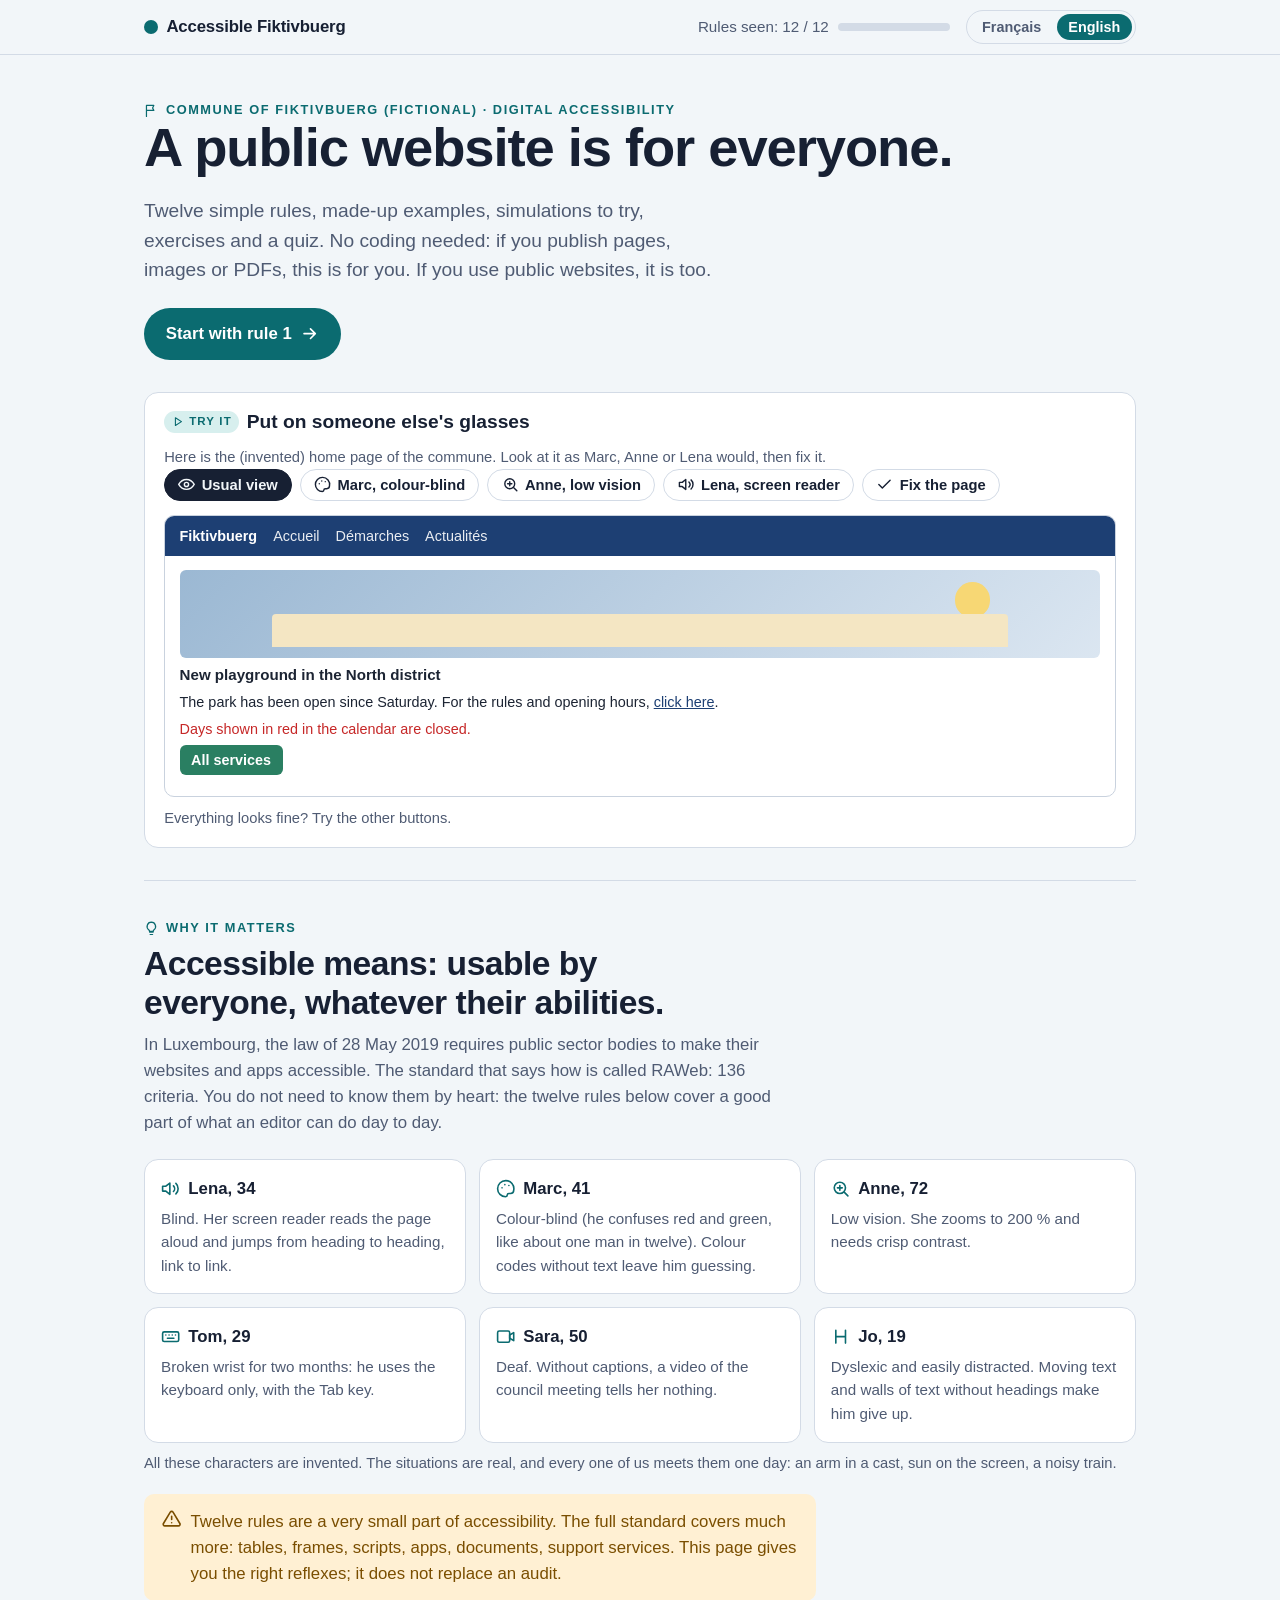
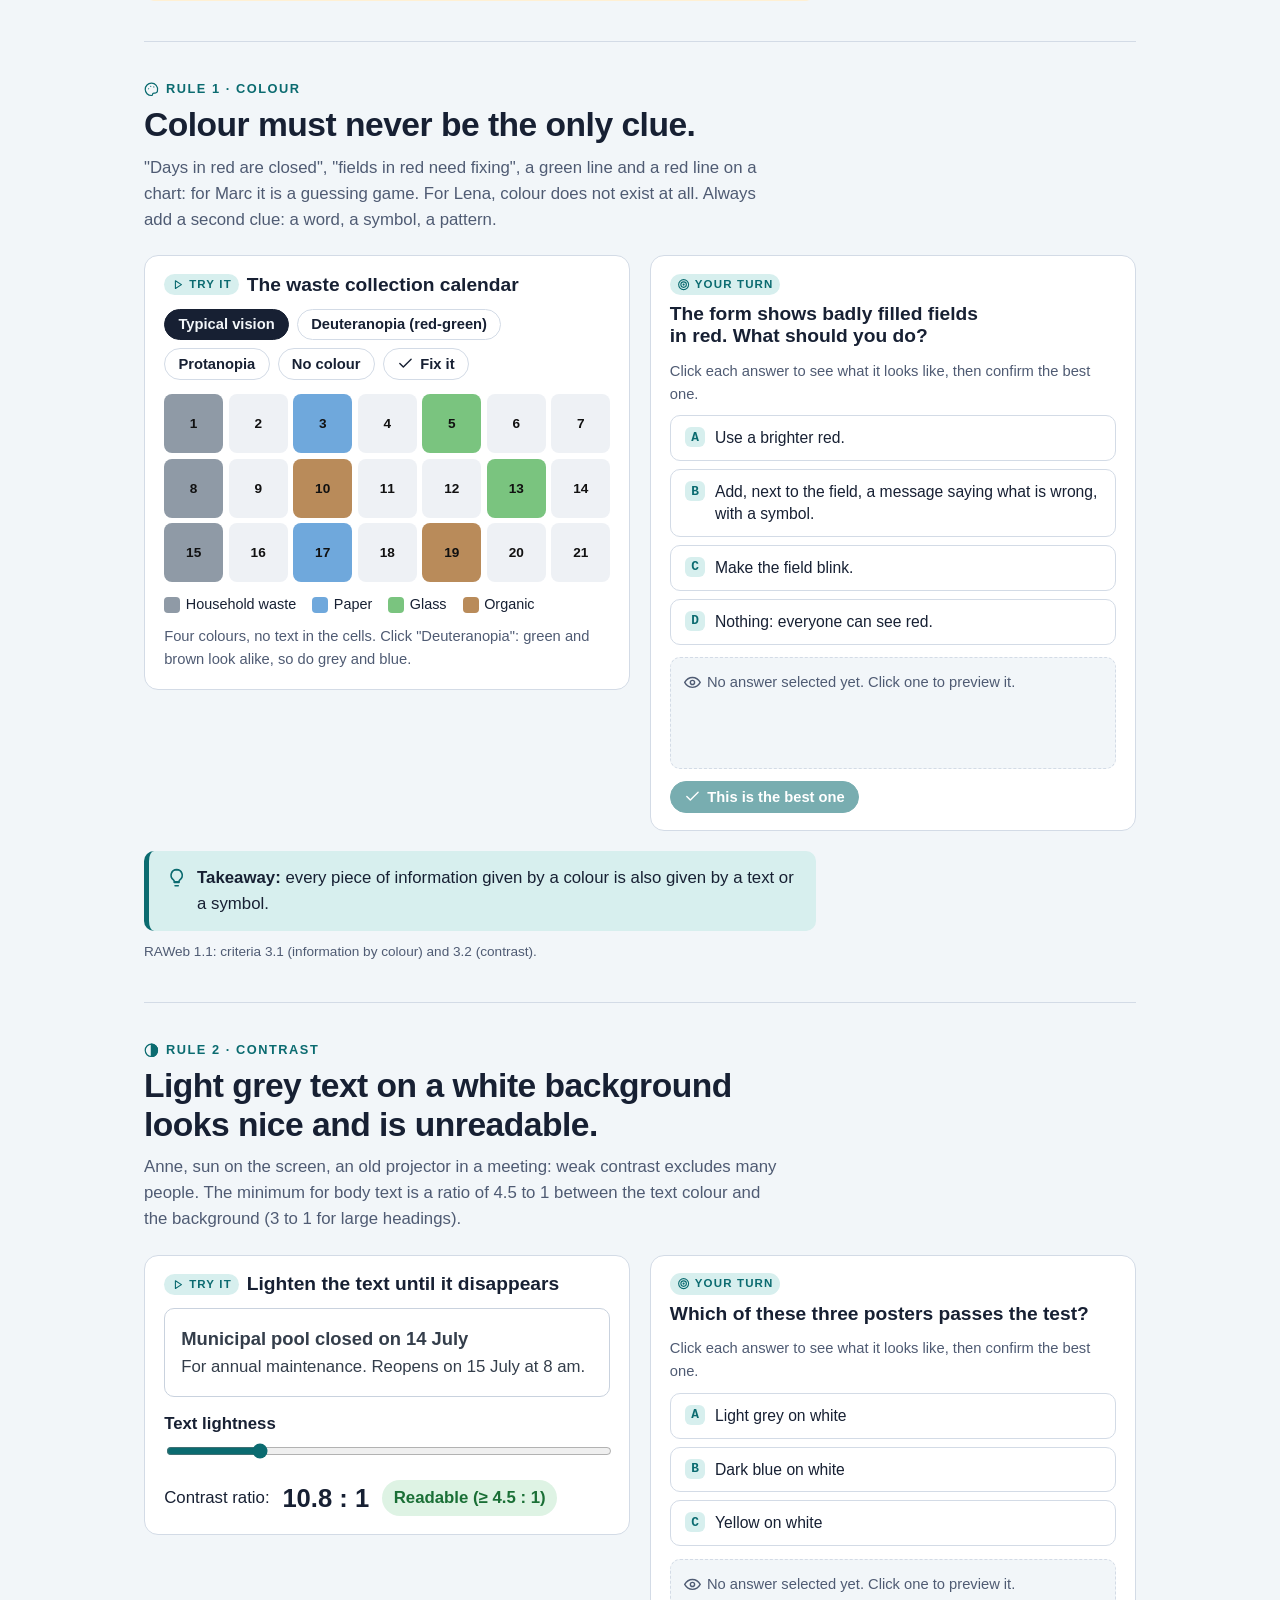
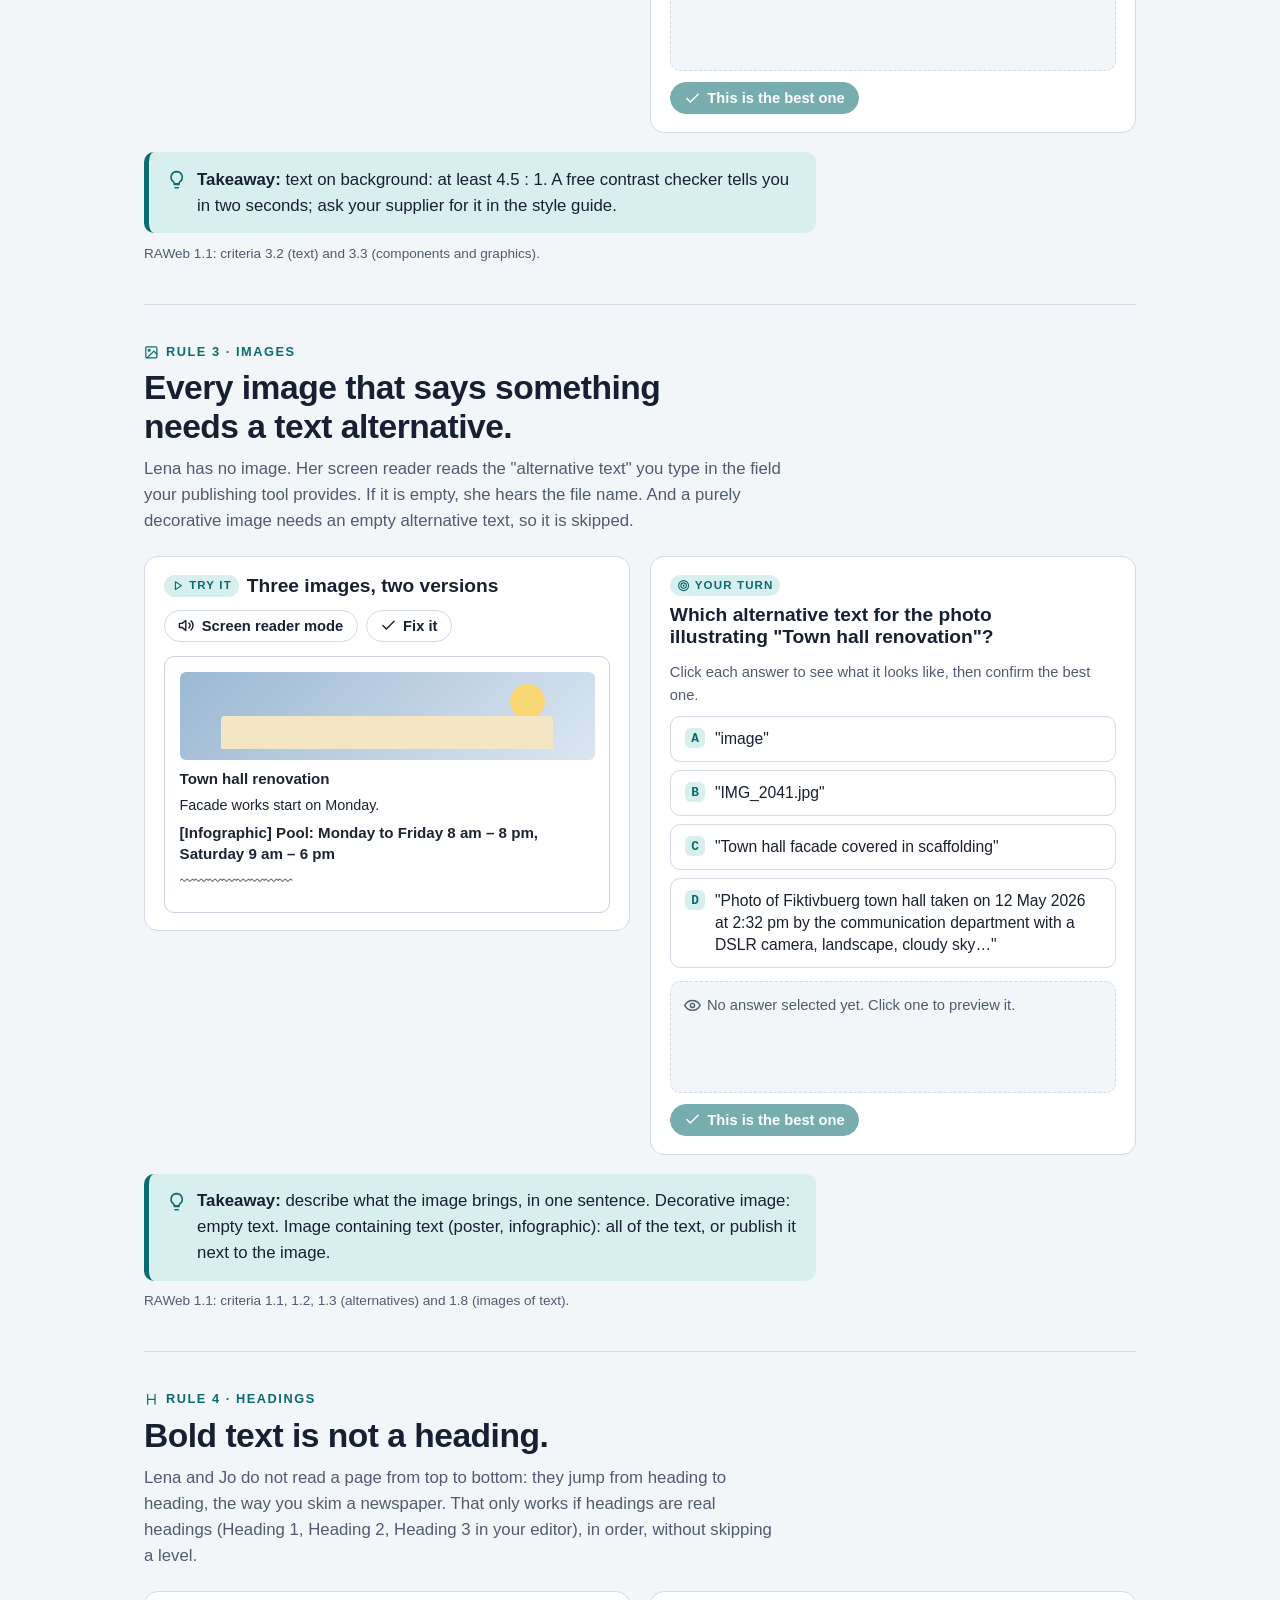
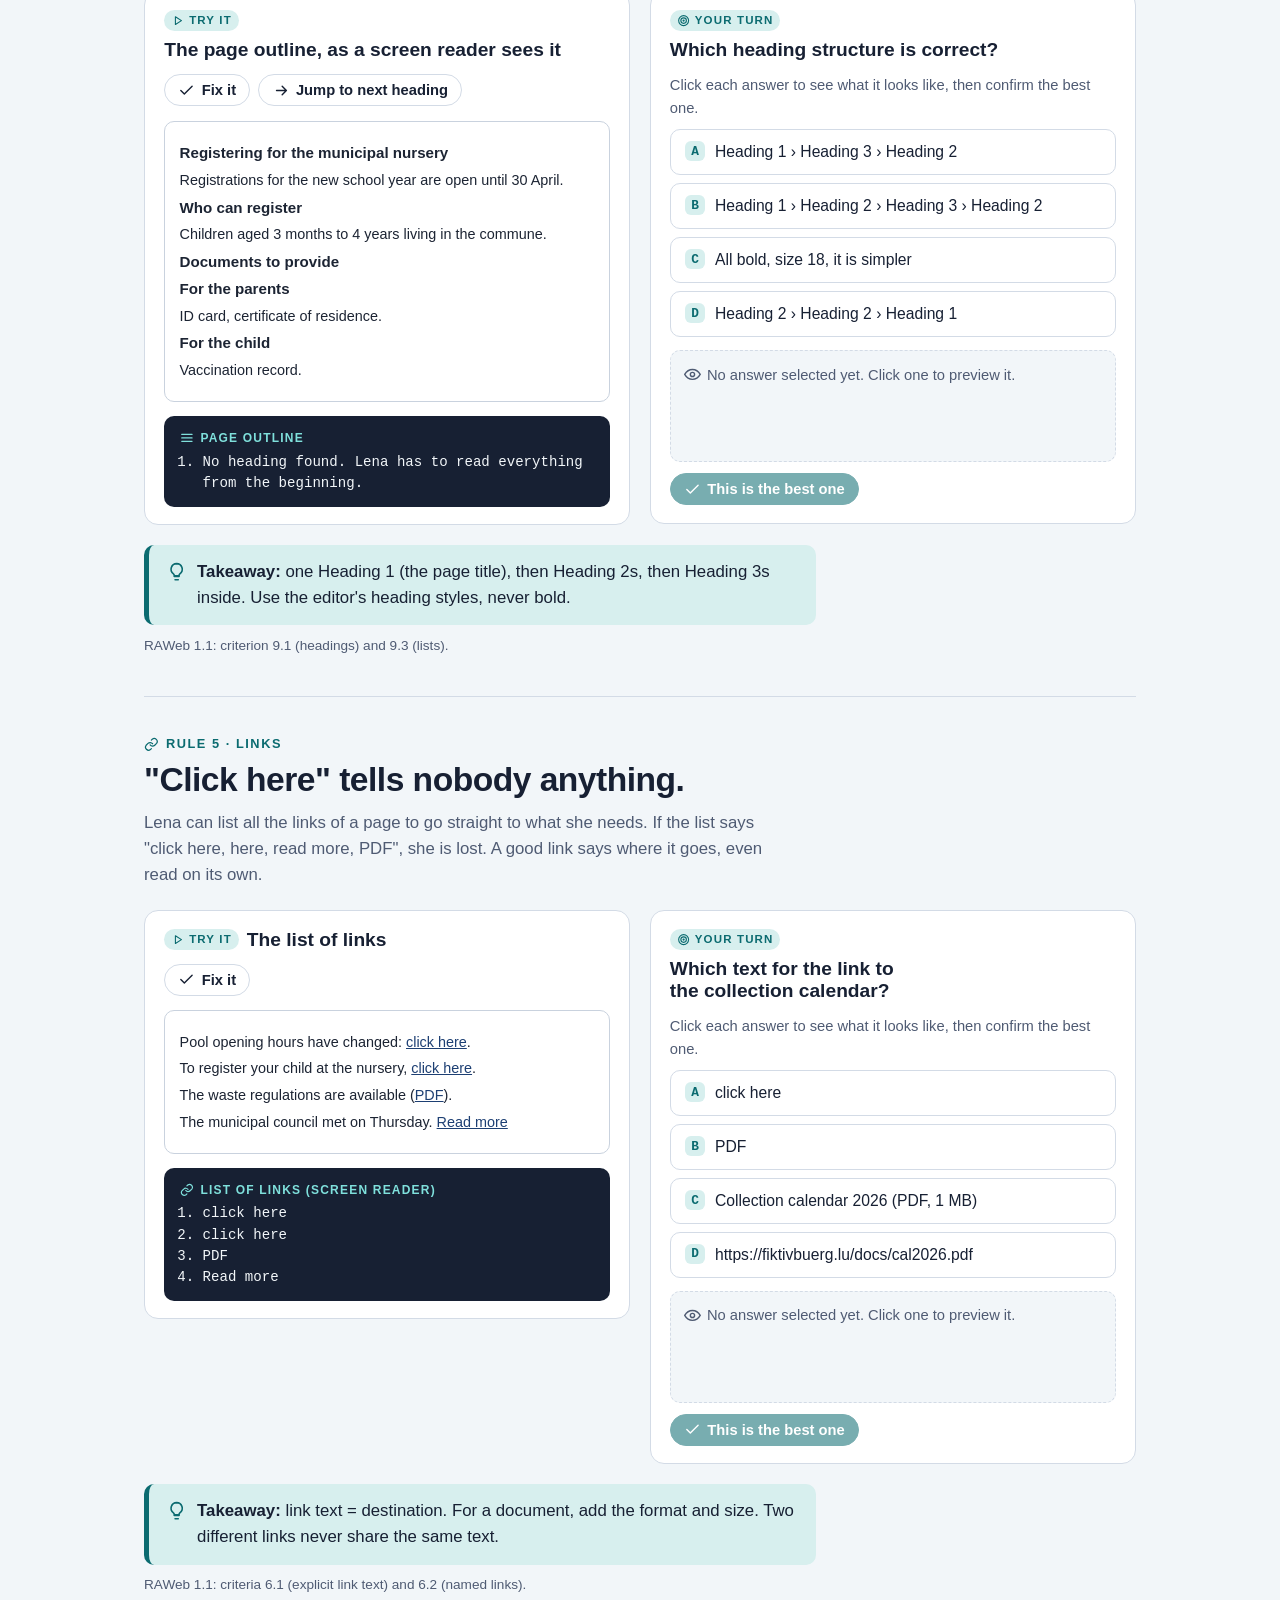
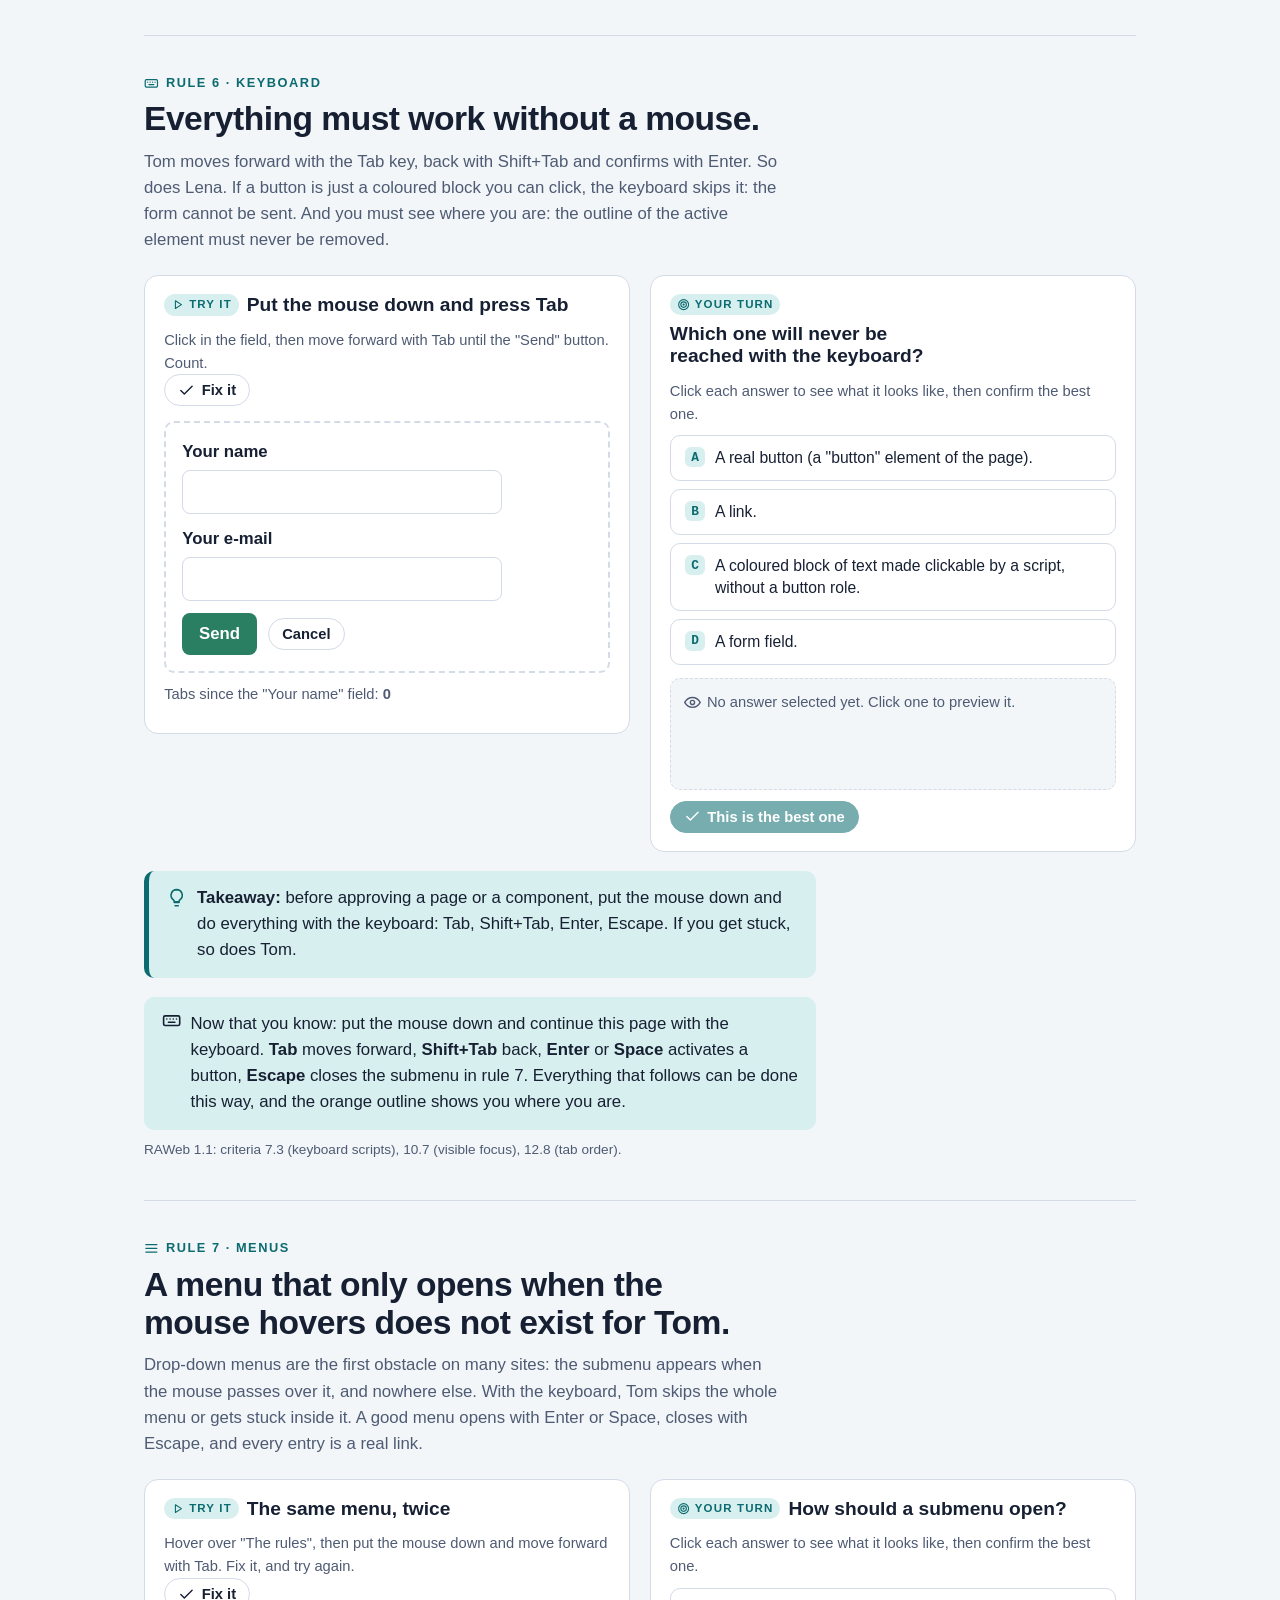
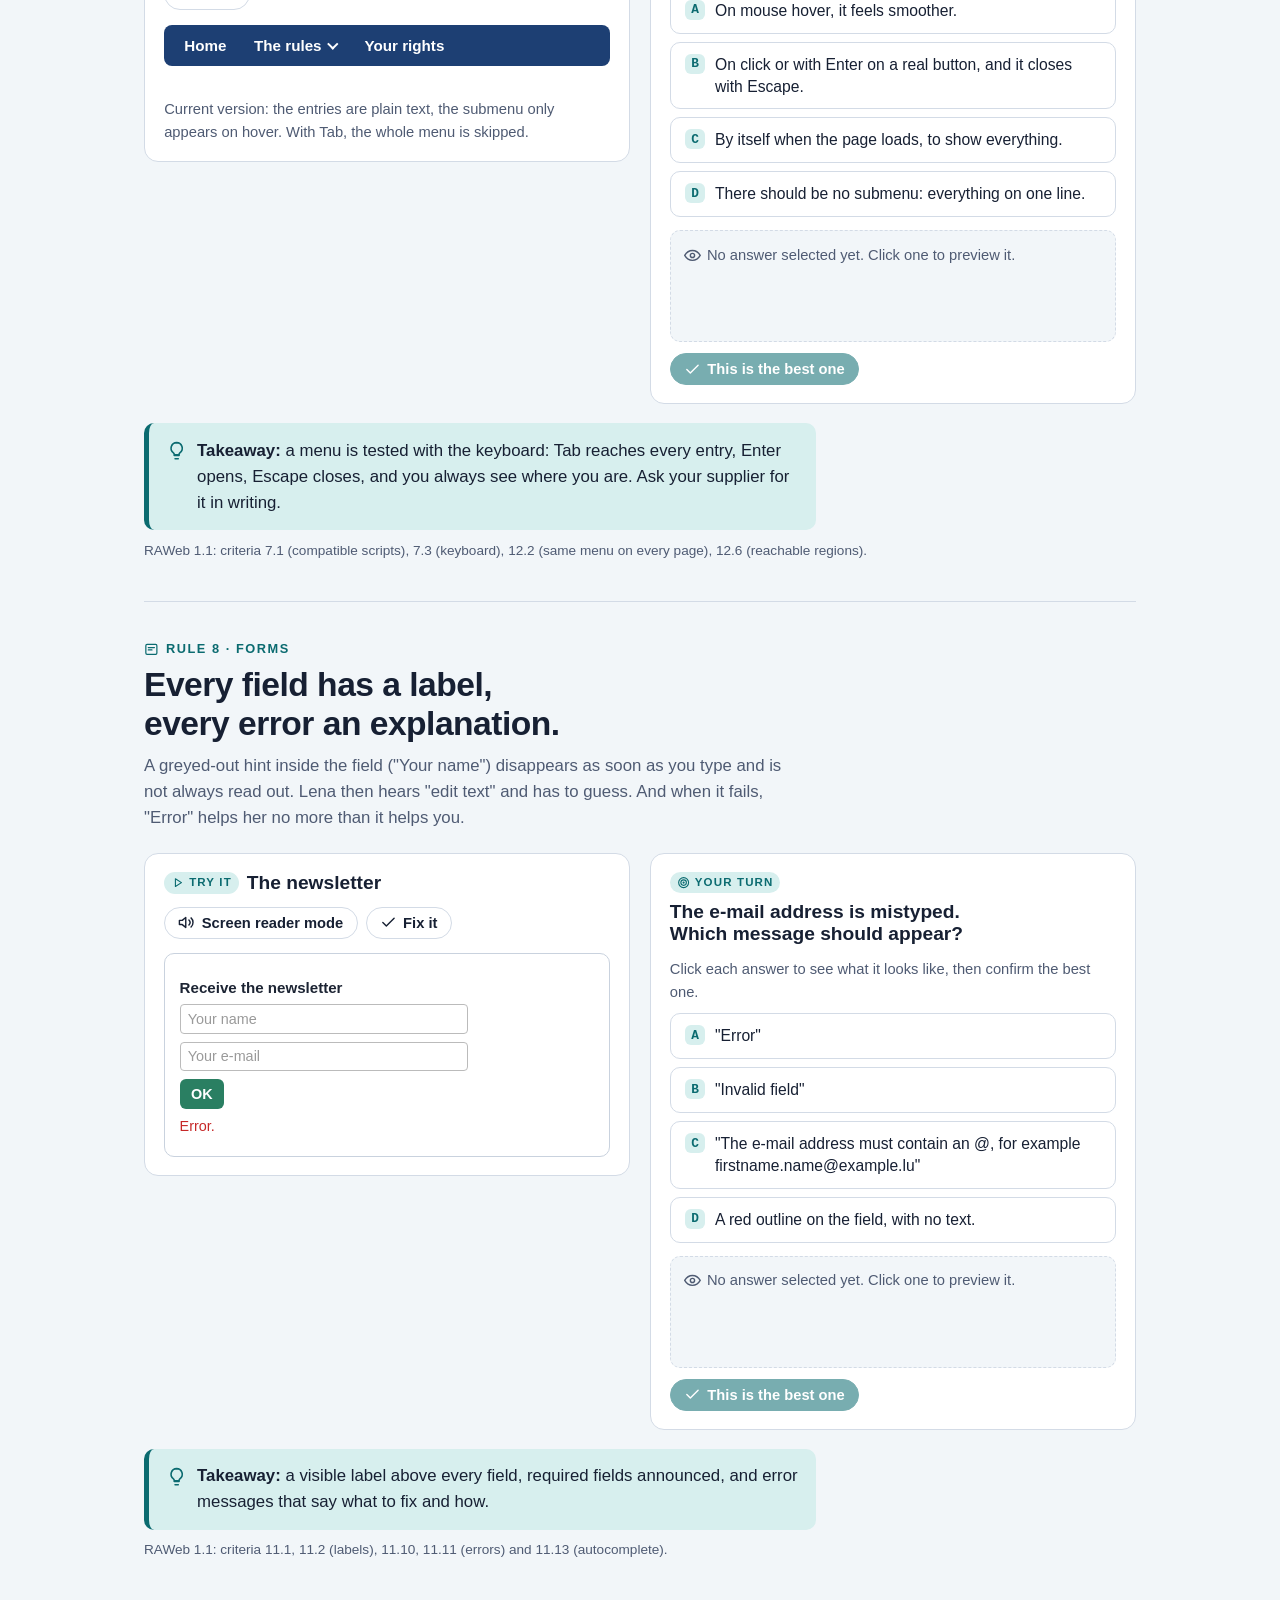
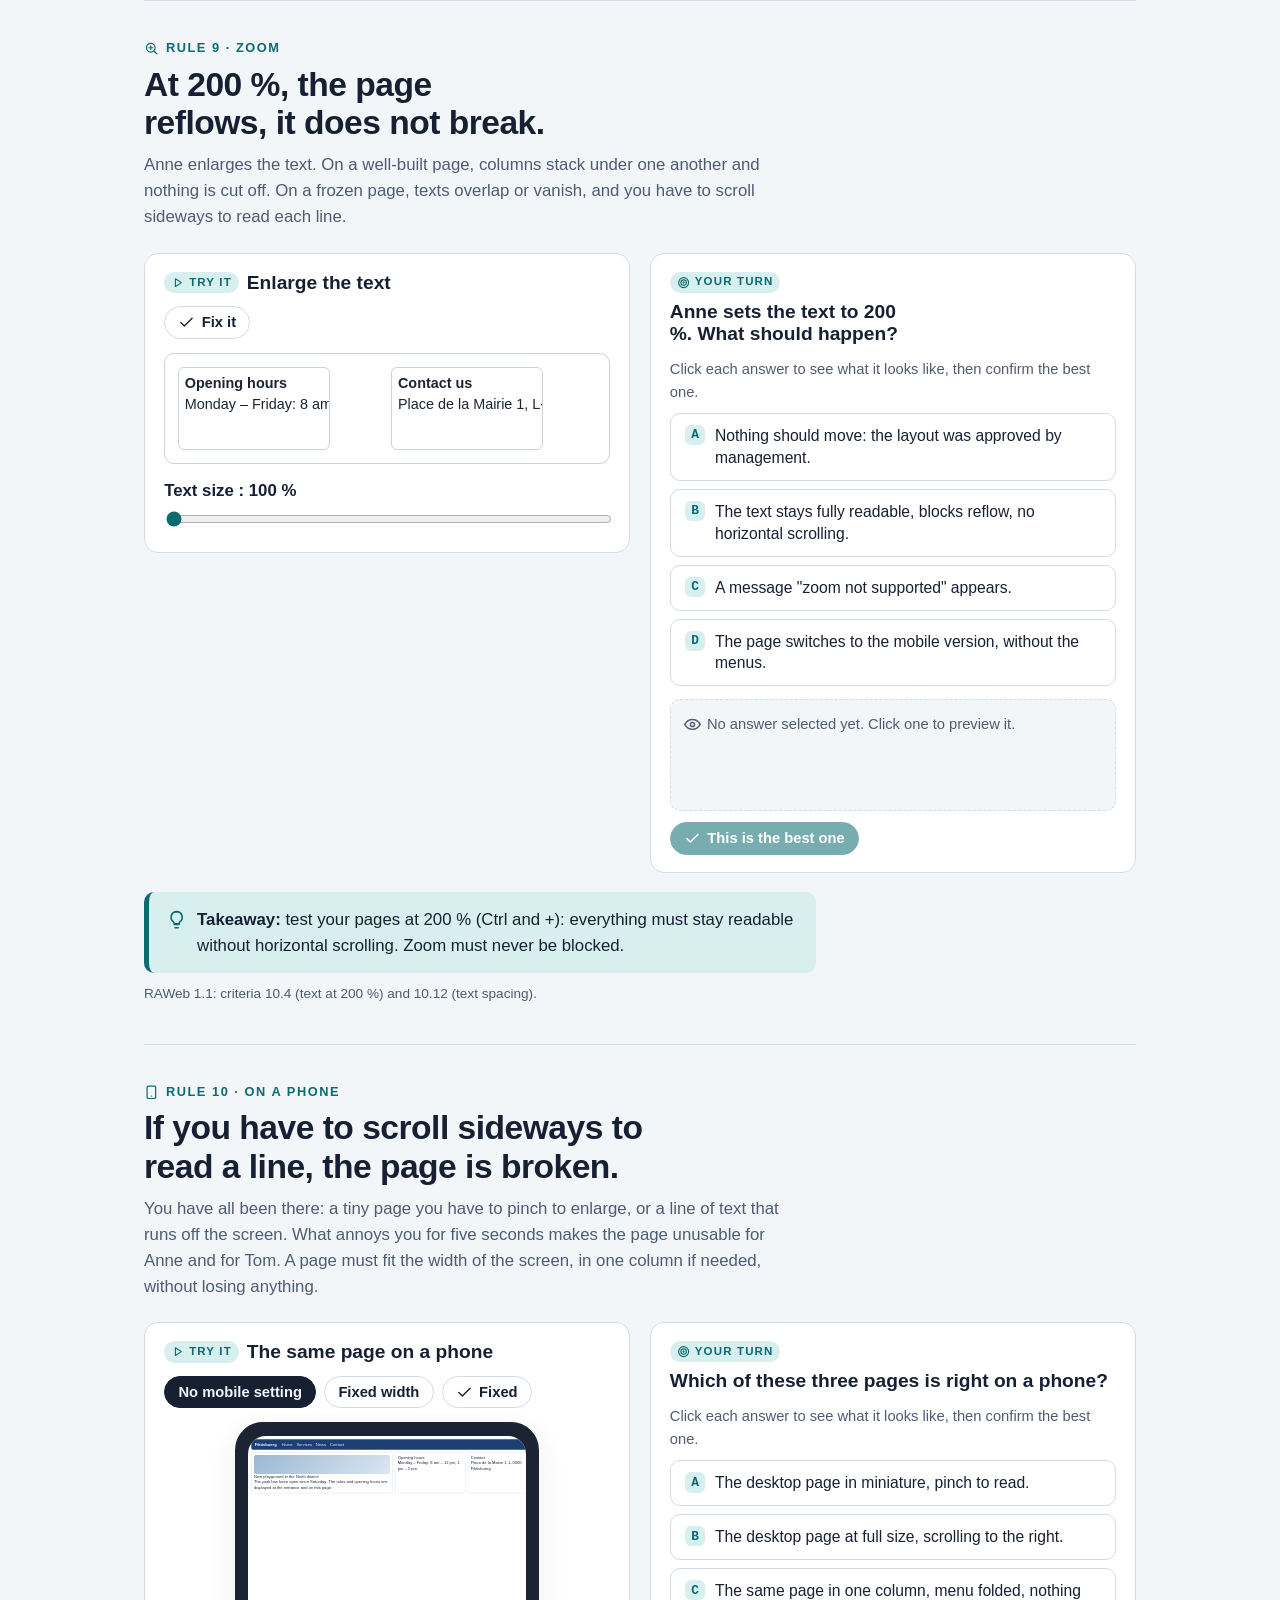
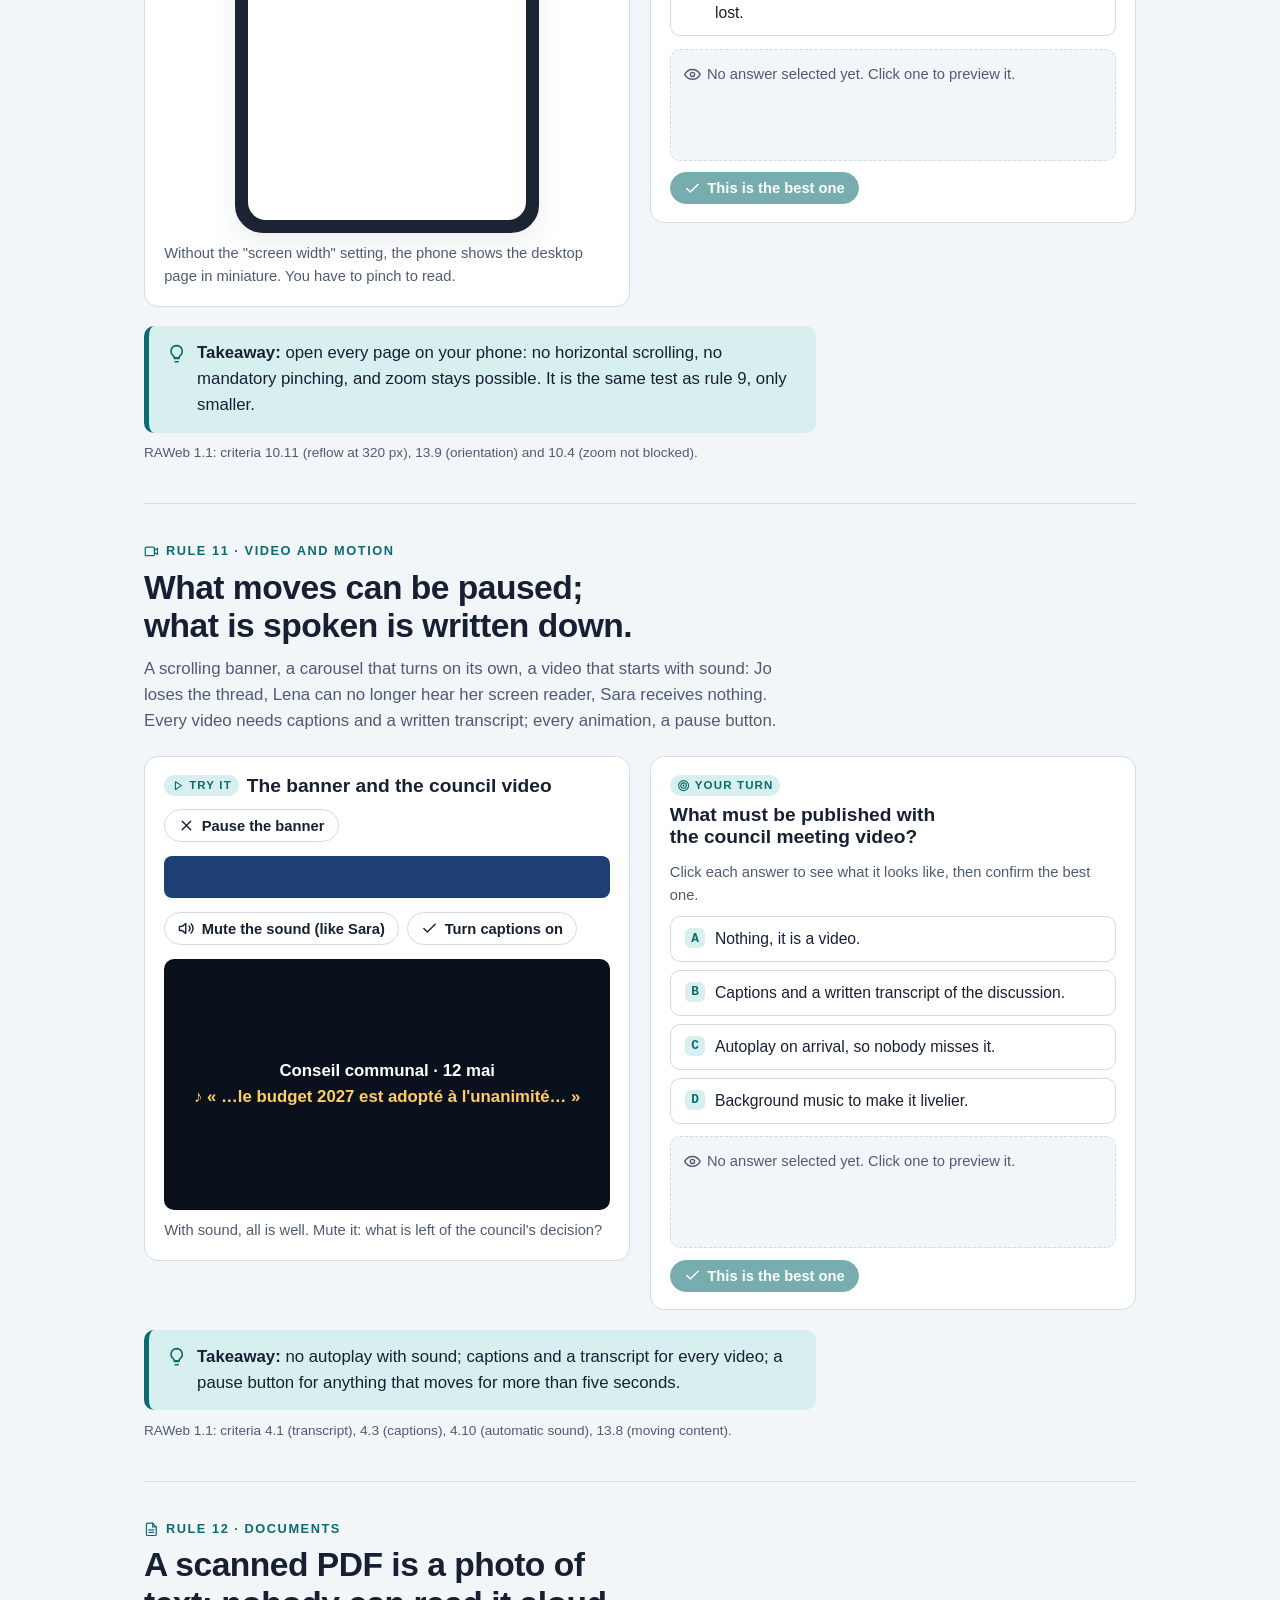
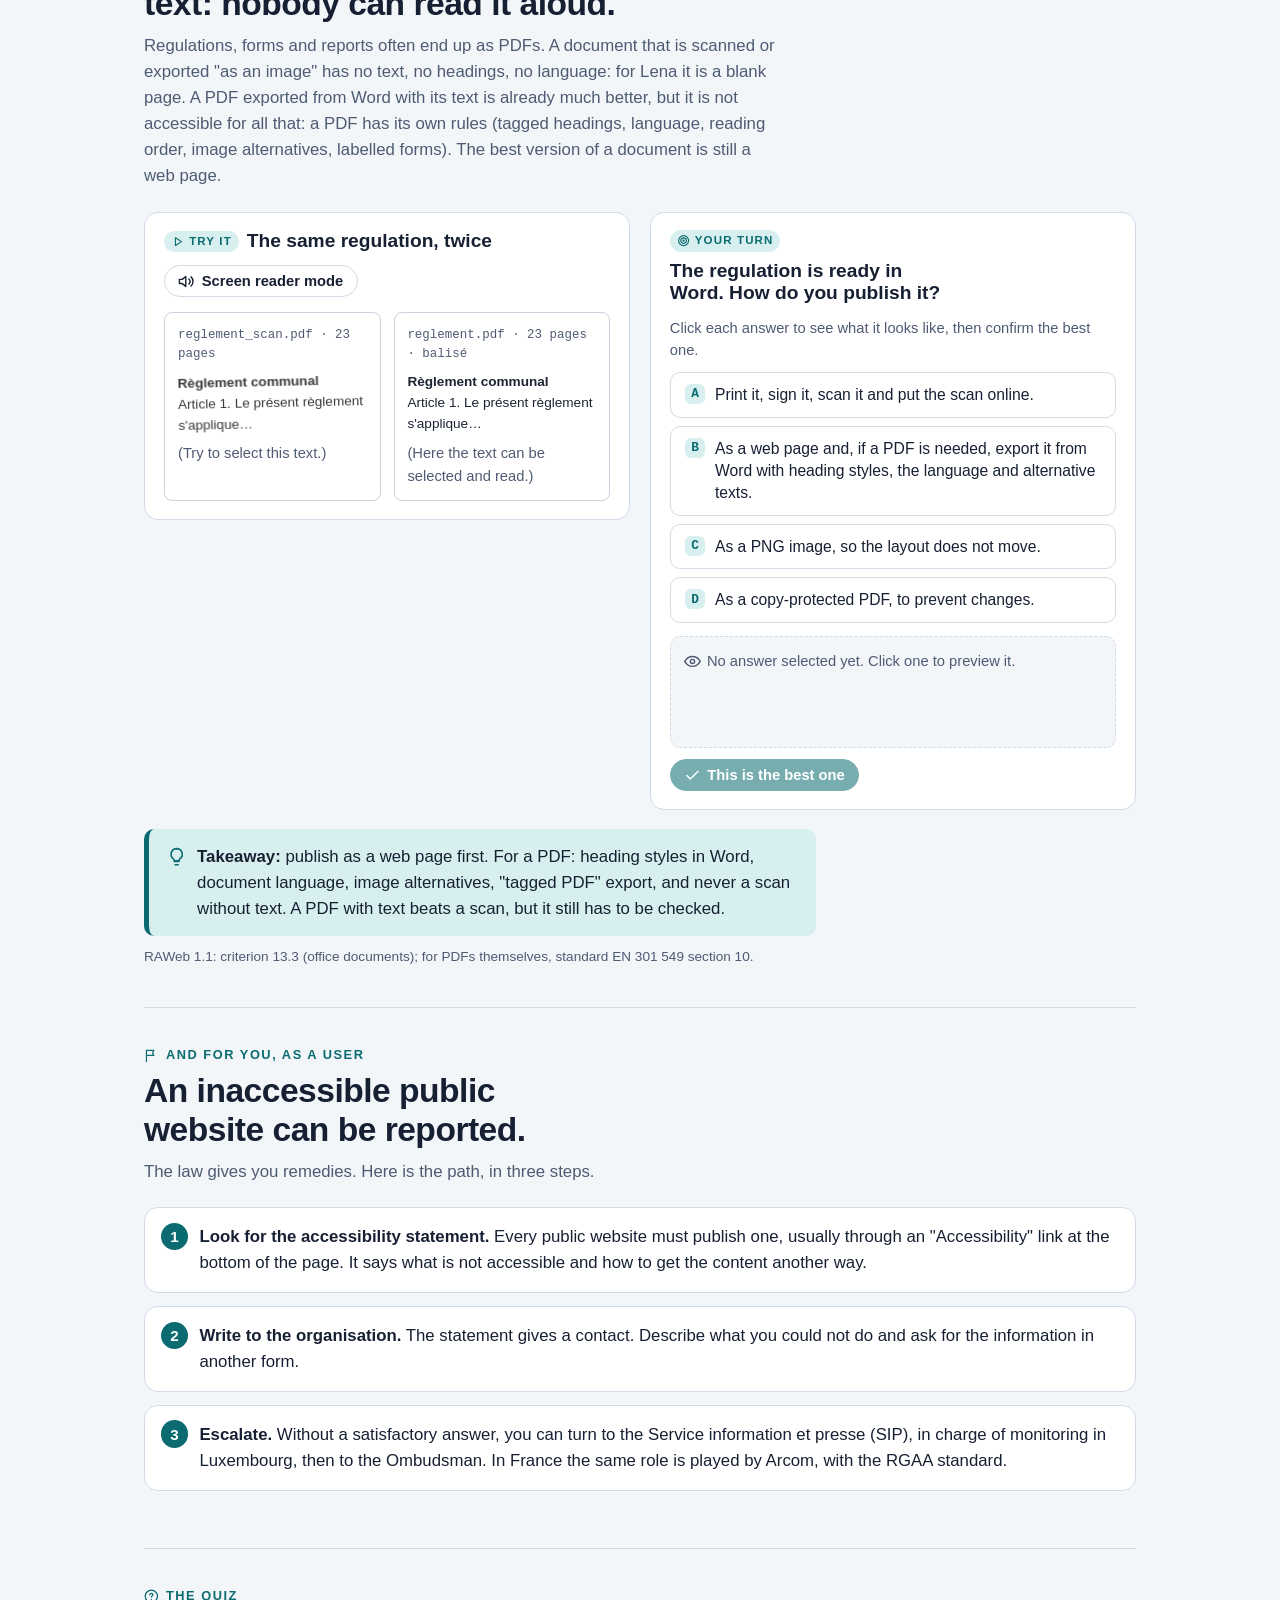
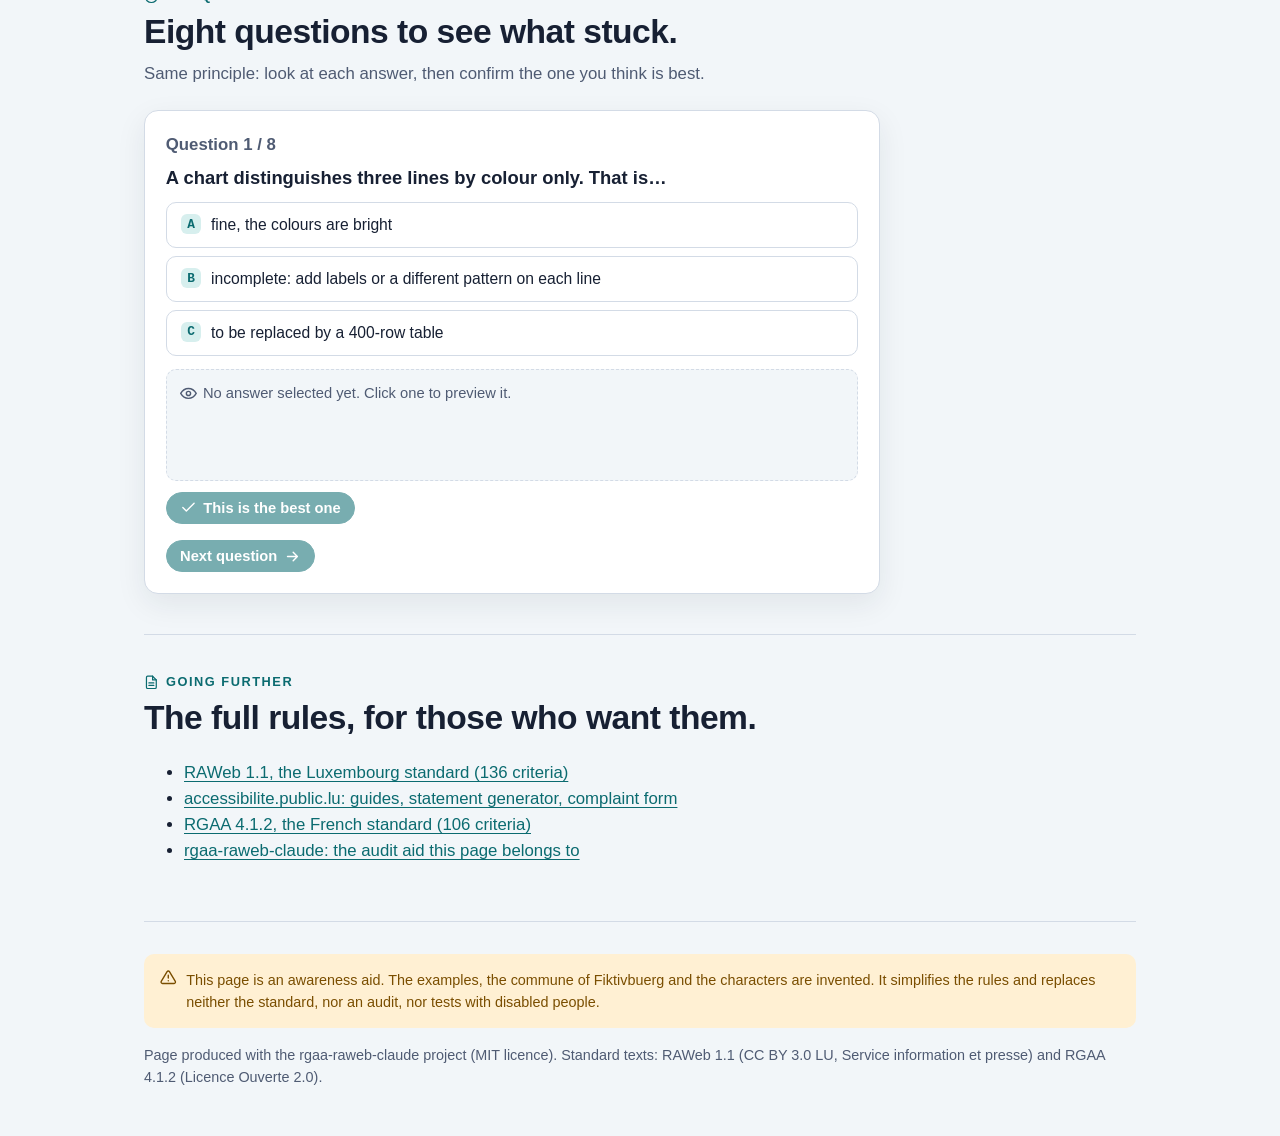
==== commit 6c35e26e: "Explainer: twelve rules, visual previews per answer, menu and phone demos - every challenge (12 rule" ====
--- a/explainer/index.html
+++ b/explainer/index.html
@@ -3,17 +3,17 @@
 <head>
 <meta charset="utf-8">
 <meta name="viewport" content="width=device-width, initial-scale=1, viewport-fit=cover">
-<meta name="description" content="Dix règles d'accessibilité web expliquées avec des exemples fictifs, des simulations et un quiz. Pour les rédacteurs de sites publics et pour tout le monde.">
-<title>Dix règles d'accessibilité</title>
+<meta name="description" content="Douze règles d'accessibilité web expliquées avec des exemples fictifs, des simulations, des exercices et un quiz. Pour les rédacteurs de sites publics et pour tout le monde.">
+<title>Douze règles d'accessibilité</title>
 <style>
-/* Layout: one guided tour. Sticky bar (language + progress), a hero with the "glasses" simulator, ten rule
-   chapters that share one card pattern (why / try it / fix it / takeaway), rights, quiz, further reading.
-   Fonts are system faces on purpose: a public-sector page should not call Google Fonts (GDPR). */
+/* Layout: one guided tour. Sticky bar (language + progress), a hero with the "glasses" simulator, twelve rule
+   chapters sharing one card pattern (why / try it / your turn with a preview stage / takeaway), rights, quiz,
+   further reading. System fonts on purpose: a public-sector page should not call Google Fonts (GDPR). */
 :root{
   --bg:#f2f6f9; --surface:#ffffff; --ink:#172033; --muted:#4f5b73; --line:#d3dbe6;
   --accent:#0b6b70; --accent-ink:#ffffff; --accent-soft:#d7efee;
-  --good:#1a6f36; --good-soft:#def3e4; --bad:#b3261e; --bad-soft:#fbe4e2; --warn:#7a4e00; --warn-soft:#fff0d3;
-  --good-ink:#ffffff; --term-bg:#172033; --term-fg:#f2f6f9; --term-accent:#7fe0dc;
+  --good:#1a6f36; --good-soft:#def3e4; --good-ink:#ffffff; --bad:#b3261e; --bad-soft:#fbe4e2; --warn:#7a4e00; --warn-soft:#fff0d3;
+  --term-bg:#172033; --term-fg:#f2f6f9; --term-accent:#7fe0dc;
   --focus:#b45309; --shadow:0 10px 30px rgba(23,32,51,.08);
   --font-display:"Avenir Next","Segoe UI Variable Display","Segoe UI",Roboto,"Helvetica Neue",Arial,sans-serif;
   --font-body:"Segoe UI Variable Text","Segoe UI",Roboto,"Helvetica Neue",Arial,sans-serif;
@@ -24,16 +24,16 @@
   :root:not([data-theme="light"]){
     --bg:#0f1521; --surface:#171f30; --ink:#e9eef6; --muted:#aab5c8; --line:#2c3749;
     --accent:#62d2cf; --accent-ink:#06282a; --accent-soft:#17393b;
-    --good:#7bd38f; --good-soft:#173321; --bad:#ff948b; --bad-soft:#3b1f1d; --warn:#ffcc66; --warn-soft:#3a2d12;
-    --good-ink:#06240f; --term-bg:#0b111c; --term-fg:#e9eef6; --term-accent:#62d2cf;
+    --good:#7bd38f; --good-soft:#173321; --good-ink:#06240f; --bad:#ff948b; --bad-soft:#3b1f1d; --warn:#ffcc66; --warn-soft:#3a2d12;
+    --term-bg:#0b111c; --term-fg:#e9eef6; --term-accent:#62d2cf;
     --focus:#ffb454; --shadow:0 10px 30px rgba(0,0,0,.35); color-scheme:dark;
   }
 }
 :root[data-theme="dark"]{
   --bg:#0f1521; --surface:#171f30; --ink:#e9eef6; --muted:#aab5c8; --line:#2c3749;
   --accent:#62d2cf; --accent-ink:#06282a; --accent-soft:#17393b;
-  --good:#7bd38f; --good-soft:#173321; --bad:#ff948b; --bad-soft:#3b1f1d; --warn:#ffcc66; --warn-soft:#3a2d12;
-  --good-ink:#06240f; --term-bg:#0b111c; --term-fg:#e9eef6; --term-accent:#62d2cf;
+  --good:#7bd38f; --good-soft:#173321; --good-ink:#06240f; --bad:#ff948b; --bad-soft:#3b1f1d; --warn:#ffcc66; --warn-soft:#3a2d12;
+  --term-bg:#0b111c; --term-fg:#e9eef6; --term-accent:#62d2cf;
   --focus:#ffb454; --shadow:0 10px 30px rgba(0,0,0,.35); color-scheme:dark;
 }
 *{box-sizing:border-box}
@@ -51,6 +51,8 @@
 a:hover{text-decoration-thickness:2px}
 :focus-visible{outline:3px solid var(--focus);outline-offset:3px;border-radius:4px}
 code{font-family:var(--font-mono);font-size:.9em;background:var(--accent-soft);padding:.05em .35em;border-radius:4px}
+.ic{width:1.15em;height:1.15em;vertical-align:-.2em;fill:none;stroke:currentColor;stroke-width:2;stroke-linecap:round;stroke-linejoin:round;flex:none}
+.ic.big{width:1.6em;height:1.6em}
 .skip{position:absolute;left:-9999px;top:8px;background:var(--accent);color:var(--accent-ink);padding:.6em 1em;border-radius:8px;z-index:30;font-weight:700}
 .skip:focus{left:16px}
 .wrap{max-width:62rem;margin:0 auto}
@@ -69,7 +71,7 @@
 /* hero */
 .hero{padding-block:3rem 2rem;display:grid;gap:2rem}
 .hero .lead{font-size:1.2rem;color:var(--muted);max-width:36rem;margin-top:1rem}
-.eyebrow{font:700 .8rem/1 var(--font-body);letter-spacing:.12em;text-transform:uppercase;color:var(--accent)}
+.eyebrow{font:700 .8rem/1 var(--font-body);letter-spacing:.12em;text-transform:uppercase;color:var(--accent);display:flex;align-items:center;gap:.45rem}
 .cta{display:inline-flex;align-items:center;gap:.5rem;margin-top:1.4rem;background:var(--accent);color:var(--accent-ink);text-decoration:none;font-weight:700;padding:.8em 1.3em;border-radius:999px}
 /* sections */
 section.rule{padding-block:2.5rem;border-top:1px solid var(--line);scroll-margin-top:4.5rem}
@@ -78,9 +80,10 @@
 .rule-head .why{color:var(--muted)}
 .grid2{display:grid;gap:1.2rem;grid-template-columns:repeat(auto-fit,minmax(min(100%,19rem),1fr));align-items:start}
 .card{background:var(--surface);border:1px solid var(--line);border-radius:var(--radius);padding:1.1rem 1.2rem;min-width:0}
-.card h3,.card .card-h{display:flex;align-items:center;gap:.5rem;margin-bottom:.8rem;font-size:1.2rem;font-weight:700;letter-spacing:0}
-.card h3 .tag,.card .card-h .tag{font:700 .72rem/1 var(--font-body);letter-spacing:.1em;text-transform:uppercase;background:var(--accent-soft);color:var(--accent);padding:.35em .6em;border-radius:999px}
-.takeaway{margin-top:1.2rem;background:var(--accent-soft);border-left:5px solid var(--accent);border-radius:10px;padding:.9rem 1.1rem;max-width:42rem}
+.card h3,.card .card-h{display:flex;align-items:center;gap:.5rem;margin-bottom:.8rem;font-size:1.2rem;font-weight:700;letter-spacing:0;flex-wrap:wrap}
+.tag{font:700 .72rem/1 var(--font-body);letter-spacing:.1em;text-transform:uppercase;background:var(--accent-soft);color:var(--accent);padding:.35em .6em;border-radius:999px;display:inline-flex;align-items:center;gap:.3rem}
+.takeaway{margin-top:1.2rem;background:var(--accent-soft);border-left:5px solid var(--accent);border-radius:10px;padding:.9rem 1.1rem;max-width:42rem;display:flex;gap:.7rem;align-items:flex-start}
+.takeaway .ic{margin-top:.2em;color:var(--accent)}
 .takeaway strong{font-family:var(--font-display)}
 .ref{margin-top:.6rem;color:var(--muted);font-size:.85rem}
 /* controls */
@@ -90,26 +93,59 @@
 .btn[aria-pressed="true"]{background:var(--ink);color:var(--bg);border-color:var(--ink)}
 .btn.fix[aria-pressed="true"]{background:var(--good);color:var(--good-ink);border-color:var(--good)}
 .btn.primary{background:var(--accent);color:var(--accent-ink);border-color:var(--accent)}
+.btn:disabled{opacity:.55;cursor:not-allowed}
 .note{color:var(--muted);font-size:.92rem;margin-top:.6rem}
 .sr-out{margin-top:.9rem;background:var(--term-bg);color:var(--term-fg);border-radius:10px;padding:.8rem 1rem;font-family:var(--font-mono);font-size:.88rem;line-height:1.5}
-.sr-out .srl{color:var(--term-accent);font-weight:700;font-family:var(--font-body);font-size:.75rem;letter-spacing:.1em;text-transform:uppercase;margin-bottom:.3rem}
+.sr-out .srl{color:var(--term-accent);font-weight:700;font-family:var(--font-body);font-size:.75rem;letter-spacing:.1em;text-transform:uppercase;margin-bottom:.3rem;display:flex;align-items:center;gap:.4rem}
 .sr-out ol{margin:0;padding-left:1.4rem}
-/* mini pages used inside demos (inert: nothing inside is a real control) */
+/* mini pages used inside demos (inert: nothing inside is a real control unless stated) */
 .mini{background:#fff;color:#1c2433;border:1px solid #c9d2de;border-radius:10px;overflow:hidden;font-size:.9rem;line-height:1.4}
 .mini .mh{background:#1d3f73;color:#fff;padding:.6rem .9rem;display:flex;gap:1rem;align-items:center;flex-wrap:wrap}
 .mini .mh b{font-family:var(--font-display)}
 .mini .mh span{opacity:.9}
 .mini .mb{padding:.9rem}
-.mini .ph{display:block;height:5.5rem;border-radius:6px;background:linear-gradient(135deg,#9bb8d3,#dbe6f1);position:relative}
+.mini .ph{display:block;height:5.5rem;border-radius:6px;background:linear-gradient(135deg,#9bb8d3,#dbe6f1);position:relative;overflow:hidden}
+.mini .ph::before{content:"";position:absolute;right:12%;top:14%;width:2.2rem;height:2.2rem;border-radius:50%;background:#f7d774}
 .mini .ph::after{content:"";position:absolute;inset:auto 10% 12%;height:38%;border-radius:4px 4px 0 0;background:#f4e6c3}
+.mini .ph.sm{height:3.4rem}
 .mini .lnk{color:#1d3f73;text-decoration:underline}
 .mini .fb{display:inline-block;background:#2a7f62;color:#fff;padding:.35em .8em;border-radius:6px;font-weight:600}
 .mini .err{color:#c62828}
 .mini p{margin:.4rem 0}
 .mini .bold{font-weight:700;font-size:1.05em}
-.mini h4,.mini .hx{font-family:var(--font-display);margin:.5rem 0 .2rem;font-size:1.05em;font-weight:800}
-.mini .legend{display:flex;gap:.8rem;flex-wrap:wrap;margin-top:.5rem;font-size:.85em}
-.mini .sw{display:inline-block;width:.9em;height:.9em;border-radius:3px;vertical-align:-.1em;margin-right:.3em}
+.mini .hx{font-family:var(--font-display);margin:.5rem 0 .2rem;font-size:1.05em;font-weight:800;display:block}
+.mini .h1{font-size:1.4em}.mini .h2{font-size:1.12em}.mini .h3{font-size:.95em;font-weight:700;color:#3c475c}
+.mini .fld{display:block;border:1px solid #777;border-radius:4px;padding:.25em .5em;color:#333;background:#fff;margin:.2rem 0 .5rem;max-width:18rem}
+.mini .fld.ph-only{color:#9a9a9a;border-color:#bbb}
+.mini .fld.red{border:2px solid #c62828}
+.mini .fld.red-light{border:2px solid #e57373}
+.mini .fld.blink{animation:blink 1s steps(2,start) infinite}
+@keyframes blink{to{border-color:transparent}}
+@media (prefers-reduced-motion: reduce){.mini .fld.blink{animation:none;border-style:dashed}}
+.mini .lbl{display:block;font-weight:600;font-size:.9em}
+.mini .msg{color:#b3261e;font-weight:600;display:flex;gap:.3rem;align-items:center;font-size:.9em}
+.mini .focus{outline:3px solid #b45309;outline-offset:2px}
+.mini .cursor{font-size:.8em;color:#4f5b73}
+.mini .cap{display:inline-block;background:#111;color:#fff;padding:.1em .5em;border-radius:3px;font-size:.9em}
+.mini .vid{background:#0b111c;color:#fff;border-radius:6px;padding:.6rem;min-height:4.2rem;position:relative;display:grid;place-items:center;text-align:center;font-size:.9em}
+.mini .vid .cc{position:absolute;bottom:.3rem;left:0;right:0;text-align:center}
+.mini ul{margin:.3rem 0;padding-left:1.2rem}
+.mini .outline{font-family:var(--font-mono);font-size:.85em;background:#f3f6f9;border-radius:6px;padding:.5rem .7rem;margin-top:.5rem}
+.mini .chart{display:flex;gap:.4rem;align-items:flex-end;height:4rem;margin:.4rem 0}
+.mini .chart i{display:block;flex:1;border-radius:3px 3px 0 0;position:relative;font-style:normal;font-size:.7em;text-align:center;color:#111}
+.mini .chart i.p1{background:repeating-linear-gradient(45deg,#6fa8dc 0 4px,#b7d3ee 4px 8px)}
+.mini .chart i.p2{background:repeating-linear-gradient(-45deg,#7ac47f 0 4px,#c4e8c6 4px 8px)}
+.mini .chart i.p3{background:radial-gradient(circle,#333 1px,#f0b36b 1.5px)}
+.mini .chart i span{position:absolute;top:-1.3em;left:0;right:0}
+.mini .swatchbox{padding:1rem;border-radius:8px;font-weight:800;font-family:var(--font-display);font-size:1.3em;text-align:center;border:1px solid #c9d2de}
+.mini .pdfcard{display:flex;gap:.6rem;align-items:center;border:1px solid #c9d2de;border-radius:6px;padding:.5rem .7rem;margin:.3rem 0}
+.mini .pdfcard .ic{width:1.6em;height:1.6em;color:#1d3f73}
+.mini .scan{filter:blur(.6px) contrast(.9);transform:rotate(-1.2deg);user-select:none;color:#333}
+.mini .locked{color:#888}
+.mini .carousel{display:flex;gap:.4rem;align-items:center}
+.mini .carousel .slide{flex:1;background:#dbe6f1;border-radius:6px;padding:.6rem;text-align:center}
+.mini .pathstep{display:flex;gap:.5rem;align-items:center;padding:.25rem 0}
+.mini .pathstep b{background:#1d3f73;color:#fff;border-radius:50%;width:1.4em;height:1.4em;display:inline-grid;place-items:center;font-size:.85em;flex:none}
 /* colour-vision filters */
 .vision-deuter{filter:url(#f-deuter)}
 .vision-protan{filter:url(#f-protan)}
@@ -138,20 +174,25 @@
 .verdict.ko{background:var(--bad-soft);color:var(--bad)}
 label.slider{display:block;margin-top:.9rem;font-weight:600}
 input[type=range]{width:100%;margin-top:.4rem;accent-color:var(--accent)}
-.swatches{display:grid;gap:.6rem;grid-template-columns:repeat(auto-fit,minmax(8rem,1fr));margin:.6rem 0}
-.swatch{border-radius:8px;padding:.8rem;font-weight:700;border:1px solid #c9d2de;text-align:center}
-/* challenge */
+/* challenge: options + preview stage + confirm */
 .quiz-opts{display:grid;gap:.5rem;margin:.6rem 0 0;padding:0;list-style:none}
 .opt{width:100%;text-align:left;border:1.5px solid var(--line);background:var(--surface);color:var(--ink);font:500 .98rem/1.4 var(--font-body);padding:.7em .9em;border-radius:10px;cursor:pointer;display:flex;gap:.6rem;align-items:flex-start}
 .opt:hover{border-color:var(--accent)}
 .opt .k{font:700 .8rem var(--font-mono);background:var(--accent-soft);color:var(--accent);border-radius:6px;padding:.2em .5em;flex:none}
+.opt[aria-pressed="true"]{border-color:var(--ink);box-shadow:inset 0 0 0 1px var(--ink)}
 .opt[data-state="ok"]{border-color:var(--good);background:var(--good-soft)}
 .opt[data-state="ko"]{border-color:var(--bad);background:var(--bad-soft)}
-.feedback{margin-top:.7rem;padding:.7rem .9rem;border-radius:10px;font-size:.95rem;display:none}
-.feedback.show{display:block}
+.opt:disabled{cursor:default}
+.stage{margin-top:.8rem;border:1.5px dashed var(--line);border-radius:10px;padding:.8rem;min-height:7rem;background:var(--bg)}
+.stage .hint{color:var(--muted);font-size:.92rem;display:flex;gap:.4rem;align-items:center}
+.stage .pv-title{font:700 .75rem var(--font-body);letter-spacing:.1em;text-transform:uppercase;color:var(--accent);margin-bottom:.4rem}
+.confirm{display:flex;gap:.6rem;align-items:center;flex-wrap:wrap;margin-top:.7rem}
+.feedback{margin-top:.7rem;padding:.7rem .9rem;border-radius:10px;font-size:.95rem;display:none;gap:.5rem;align-items:flex-start}
+.feedback.show{display:flex}
 .feedback.ok{background:var(--good-soft);color:var(--good)}
 .feedback.ko{background:var(--bad-soft);color:var(--bad)}
 .feedback b{font-family:var(--font-display)}
+.feedback .ic{margin-top:.15em}
 /* keyboard demo */
 .kb-zone{border:2px dashed var(--line);border-radius:10px;padding:1rem;display:grid;gap:.7rem}
 .kb-zone label{font-weight:600;display:grid;gap:.3rem}
@@ -160,6 +201,20 @@
 .kb-zone .fakebtn{display:inline-block;background:#2a7f62;color:#fff;padding:.5em 1em;border-radius:8px;font-weight:700}
 .kb-zone .realbtn{background:var(--accent);color:var(--accent-ink);border:0;padding:.55em 1.1em;border-radius:8px;font:700 1rem var(--font-body);cursor:pointer}
 .kb-count{font-variant-numeric:tabular-nums;font-weight:700}
+/* menu demo */
+.mnav{background:#1d3f73;color:#fff;border-radius:8px;padding:.3rem .5rem;font-size:.95rem}
+.mnav ul{list-style:none;margin:0;padding:0;display:flex;gap:.2rem;flex-wrap:wrap;position:relative}
+.mnav li{position:relative}
+.mnav a,.mnav button,.mnav .mtop{display:inline-flex;align-items:center;gap:.3rem;color:#fff;text-decoration:none;padding:.5em .8em;border-radius:6px;background:transparent;border:0;font:600 .95rem var(--font-body);cursor:pointer}
+.mnav a:hover,.mnav button:hover,.mnav .mtop:hover{background:rgba(255,255,255,.14)}
+.mnav .sub{position:absolute;left:0;top:100%;background:#fff;color:#1c2433;border:1px solid #c9d2de;border-radius:8px;padding:.3rem;min-width:14rem;display:grid;gap:.1rem;z-index:5;box-shadow:0 8px 20px rgba(0,0,0,.18)}
+.mnav .sub a,.mnav .sub span{color:#1d3f73;display:block;padding:.45em .7em;border-radius:6px}
+.mnav .sub a:hover{background:#eef3f8}
+.mnav.bad .sub{display:none}
+.mnav.bad li:hover .sub{display:grid}
+.mnav.good button[aria-expanded="true"]{background:rgba(255,255,255,.2)}
+.mnav .chev{display:inline-block;width:.5em;height:.5em;border-right:2px solid currentColor;border-bottom:2px solid currentColor;transform:rotate(45deg);margin-left:.2em;margin-top:-.2em}
+.menu-wrap{min-height:4rem;position:relative}
 /* zoom demo */
 .zoom-stage{overflow:hidden;border:1px solid #c9d2de;border-radius:10px;background:#fff;color:#1c2433}
 .zoom-stage .zp{padding:.8rem;font-size:calc(.9rem * var(--z,1));line-height:1.4;display:grid;gap:.5rem;grid-template-columns:1fr 1fr}
@@ -167,6 +222,19 @@
 .zoom-stage .zp.good{grid-template-columns:repeat(auto-fit,minmax(9rem,1fr))}
 .zoom-stage .zp.good .box{border:1px solid #c9d2de;border-radius:6px;padding:.4em;min-width:0}
 .zoom-stage .hx{font-weight:800;font-family:var(--font-display)}
+/* phone demo */
+.phone{width:min(100%,19rem);margin:0 auto;border:10px solid #1c2433;border-radius:28px;background:#1c2433;padding:.2rem;box-shadow:var(--shadow)}
+.phone .screen{background:#fff;color:#1c2433;border-radius:18px;height:24rem;overflow:hidden;position:relative;font-size:.85rem;line-height:1.35}
+.phone .screen.scroll{overflow-x:auto;overflow-y:hidden}
+.phone .page{padding:.7rem;display:grid;gap:.5rem}
+.phone .page.wide{width:980px;grid-template-columns:2fr 1fr 1fr}
+.phone .page.tiny{width:980px;transform:scale(.3);transform-origin:top left;grid-template-columns:2fr 1fr 1fr}
+.phone .page .pb{border:1px solid #c9d2de;border-radius:6px;padding:.5rem;min-width:0}
+.phone .page .ph{height:4rem;border-radius:6px;background:linear-gradient(135deg,#9bb8d3,#dbe6f1)}
+.phone .page .mh{background:#1d3f73;color:#fff;padding:.5rem .7rem;border-radius:6px;grid-column:1/-1;font-weight:700}
+.phone .page .mh span{font-weight:400;opacity:.9;margin-left:.8rem}
+.phone .page.tiny .mh span,.phone .page.wide .mh span{display:inline}
+.phone .page.fluid .mh span{display:none}
 /* ticker + video */
 .ticker{overflow:hidden;background:#1d3f73;color:#fff;border-radius:8px;padding:.5rem 0;white-space:nowrap}
 .ticker span{display:inline-block;padding-left:100%;animation:tick 14s linear infinite}
@@ -188,14 +256,16 @@
 /* personas */
 .personas{display:grid;gap:.8rem;grid-template-columns:repeat(auto-fit,minmax(min(100%,17rem),1fr));margin-top:1rem}
 .persona{background:var(--surface);border:1px solid var(--line);border-radius:var(--radius);padding:1rem}
-.persona b{font-family:var(--font-display);display:block;margin-bottom:.3rem}
+.persona b{font-family:var(--font-display);display:flex;align-items:center;gap:.5rem;margin-bottom:.3rem}
+.persona .ic{color:var(--accent)}
 .persona p{color:var(--muted);font-size:.95rem}
+.small-part{margin-top:1.2rem;background:var(--warn-soft);color:var(--warn);border-radius:10px;padding:.9rem 1.1rem;max-width:42rem;display:flex;gap:.6rem;align-items:flex-start}
 /* rights */
 .steps{display:grid;gap:.8rem;margin-top:1rem;padding:0;list-style:none;counter-reset:s}
 .steps li{background:var(--surface);border:1px solid var(--line);border-radius:var(--radius);padding:1rem 1.1rem 1rem 3.4rem;position:relative}
 .steps li::before{counter-increment:s;content:counter(s);position:absolute;left:1rem;top:.9rem;width:1.7rem;height:1.7rem;border-radius:50%;background:var(--accent);color:var(--accent-ink);display:grid;place-items:center;font:800 .95rem var(--font-display)}
 /* final quiz */
-.quiz{background:var(--surface);border:1px solid var(--line);border-radius:var(--radius);padding:1.3rem;box-shadow:var(--shadow);max-width:44rem}
+.quiz{background:var(--surface);border:1px solid var(--line);border-radius:var(--radius);padding:1.3rem;box-shadow:var(--shadow);max-width:46rem}
 .quiz .qn{color:var(--muted);font-weight:700;font-variant-numeric:tabular-nums;margin-bottom:.4rem}
 .quiz .q{display:none}
 .quiz .q.on{display:block}
@@ -205,7 +275,7 @@
 .result.on{display:block}
 .score{font:800 clamp(2.4rem,8vw,4rem)/1 var(--font-display);color:var(--accent);margin:.5rem 0}
 footer{border-top:1px solid var(--line);padding-block:2rem 3rem;color:var(--muted);font-size:.9rem}
-footer .warn{background:var(--warn-soft);color:var(--warn);border-radius:10px;padding:.9rem 1rem;margin-bottom:1rem}
+footer .warn{background:var(--warn-soft);color:var(--warn);border-radius:10px;padding:.9rem 1rem;margin-bottom:1rem;display:flex;gap:.6rem;align-items:flex-start}
 .visually-hidden{position:absolute;width:1px;height:1px;overflow:hidden;clip:rect(0 0 0 0);white-space:nowrap}
 @media (max-width:40rem){.progress{order:3;flex-basis:100%;margin-left:0}.progress .track{flex:1;width:auto}.lang{margin-left:auto}.cal .d{font-size:.75rem}}
 </style>
@@ -215,7 +285,7 @@
 <header class="bar">
   <div class="wrap">
     <a class="brand" href="#top"><span class="dot" aria-hidden="true"></span><span data-t="brand">Fiktivbuerg accessible</span></a>
-    <div class="progress"><span id="prog-text">Règles vues : 0 / 10</span><span class="track" aria-hidden="true"><span class="fill" id="prog-fill"></span></span></div>
+    <div class="progress"><span id="prog-text">Règles vues : 0 / 12</span><span class="track" aria-hidden="true"><span class="fill" id="prog-fill"></span></span></div>
     <div class="lang" role="group" aria-label="Langue" data-t-aria="lang.group">
       <button type="button" id="lang-fr" aria-pressed="true" lang="fr">Français</button>
       <button type="button" id="lang-en" aria-pressed="false" lang="en">English</button>
@@ -226,20 +296,20 @@
 <main id="main" class="wrap">
 <section class="hero" id="top">
   <div>
-    <p class="eyebrow" data-t="hero.eyebrow">Commune de Fiktivbuerg (fictive) · accessibilité numérique</p>
+    <p class="eyebrow"><svg class="ic" aria-hidden="true" focusable="false"><use href="#i-flag"/></svg><span data-t="hero.eyebrow">Commune de Fiktivbuerg (fictive) · accessibilité numérique</span></p>
     <h1 data-t="hero.h1">Un site public, c'est pour tout le monde.</h1>
-    <p class="lead" data-t="hero.lead">Dix règles simples, des exemples inventés, des simulations à essayer et un quiz. Pas besoin de savoir coder : si vous publiez des pages, des images ou des PDF, c'est pour vous. Si vous utilisez des sites publics, aussi.</p>
-    <a class="cta" href="#r1" data-t="hero.cta">Commencer par la règle 1</a>
+    <p class="lead" data-t="hero.lead">Douze règles simples, des exemples inventés, des simulations à essayer, des exercices et un quiz. Pas besoin de savoir coder : si vous publiez des pages, des images ou des PDF, c'est pour vous. Si vous utilisez des sites publics, aussi.</p>
+    <a class="cta" href="#r1"><span data-t="hero.cta">Commencer par la règle 1</span><svg class="ic" aria-hidden="true" focusable="false"><use href="#i-arrow"/></svg></a>
   </div>
   <div class="card">
-    <h2 class="card-h"><span class="tag" data-t="tag.try">Essayez</span><span data-t="hero.demo.h">Mettez les lunettes de quelqu'un d'autre</span></h2>
+    <h2 class="card-h"><span class="tag"><svg class="ic" aria-hidden="true" focusable="false"><use href="#i-play"/></svg><span data-t="tag.try">Essayez</span></span><span data-t="hero.demo.h">Mettez les lunettes de quelqu'un d'autre</span></h2>
     <p class="note" data-t="hero.demo.p">Voici la page d'accueil (inventée) de la commune. Regardez-la comme Marc, Anne ou Lena, puis corrigez-la.</p>
     <div class="toolbar" role="group" aria-label="Point de vue" data-t-aria="hero.group">
-      <button type="button" class="btn vis" data-vis="" aria-pressed="true" data-t="vis.normal">Vue habituelle</button>
-      <button type="button" class="btn vis" data-vis="vision-deuter" aria-pressed="false" data-t="vis.marc">Marc, daltonien</button>
-      <button type="button" class="btn vis" data-vis="vision-blur" aria-pressed="false" data-t="vis.anne">Anne, malvoyante</button>
-      <button type="button" class="btn vis" data-vis="sr" aria-pressed="false" data-t="vis.lena">Lena, lecteur d'écran</button>
-      <button type="button" class="btn fix" id="hero-fix" aria-pressed="false" data-t="btn.fix">Corriger la page</button>
+      <button type="button" class="btn vis" data-vis="" aria-pressed="true"><svg class="ic" aria-hidden="true" focusable="false"><use href="#i-eye"/></svg><span data-t="vis.normal">Vue habituelle</span></button>
+      <button type="button" class="btn vis" data-vis="vision-deuter" aria-pressed="false"><svg class="ic" aria-hidden="true" focusable="false"><use href="#i-palette"/></svg><span data-t="vis.marc">Marc, daltonien</span></button>
+      <button type="button" class="btn vis" data-vis="vision-blur" aria-pressed="false"><svg class="ic" aria-hidden="true" focusable="false"><use href="#i-zoom"/></svg><span data-t="vis.anne">Anne, malvoyante</span></button>
+      <button type="button" class="btn vis" data-vis="sr" aria-pressed="false"><svg class="ic" aria-hidden="true" focusable="false"><use href="#i-sound"/></svg><span data-t="vis.lena">Lena, lecteur d'écran</span></button>
+      <button type="button" class="btn fix" id="hero-fix" aria-pressed="false"><svg class="ic" aria-hidden="true" focusable="false"><use href="#i-check"/></svg><span data-t="btn.fix">Corriger la page</span></button>
     </div>
     <div class="mini" id="hero-mini">
       <div class="mh"><b>Fiktivbuerg</b><span>Accueil</span><span>Démarches</span><span>Actualités</span></div>
@@ -252,7 +322,7 @@
       </div>
     </div>
     <div class="sr-out" id="hero-sr" hidden>
-      <div class="srl" data-t="sr.label">Ce que Lena entend</div>
+      <div class="srl"><svg class="ic" aria-hidden="true" focusable="false"><use href="#i-sound"/></svg><span data-t="sr.label">Ce que Lena entend</span></div>
       <ol id="hero-sr-list"><li>graphique, DSC_0042.jpg</li><li>Nouveau parc de jeux au quartier Nord</li><li>Le parc est ouvert depuis samedi. Pour le règlement et les horaires, lien, cliquez ici.</li><li>Les jours en rouge dans le calendrier sont fermés.</li><li>cliquable, Toutes les démarches (inaccessible au clavier)</li></ol>
     </div>
     <p class="note" id="hero-note" data-t="hero.note.normal">Tout semble normal ? Essayez les autres boutons.</p>
@@ -261,37 +331,38 @@
 
 <section class="rule" id="why">
   <div class="rule-head">
-    <p class="eyebrow" data-t="why.eyebrow">Pourquoi ça compte</p>
+    <p class="eyebrow"><svg class="ic" aria-hidden="true" focusable="false"><use href="#i-bulb"/></svg><span data-t="why.eyebrow">Pourquoi ça compte</span></p>
     <h2 data-t="why.h">Accessible, ça veut dire : utilisable par tout le monde, quelles que soient ses capacités.</h2>
-    <p class="why" data-t="why.p">Au Luxembourg, la loi du 28 mai 2019 oblige les organismes du secteur public à rendre leurs sites et applications accessibles. Le référentiel qui dit comment s'appelle le RAWeb (136 critères). Vous n'avez pas besoin de les connaître : les dix règles ci-dessous couvrent l'essentiel de ce qu'un rédacteur ou une rédactrice peut faire au quotidien.</p>
+    <p class="why" data-t="why.p">Au Luxembourg, la loi du 28 mai 2019 oblige les organismes du secteur public à rendre leurs sites et applications accessibles. Le référentiel qui dit comment s'appelle le RAWeb : 136 critères. Vous n'avez pas besoin de les connaître par cœur : les douze règles ci-dessous couvrent une bonne part de ce qu'un rédacteur ou une rédactrice peut faire au quotidien.</p>
   </div>
   <div class="personas" id="personas">
-    <div class="persona"><b data-t="p.lena.n">Lena, 34 ans</b><p data-t="p.lena.p">Aveugle. Son lecteur d'écran lit la page à voix haute et saute de titre en titre, de lien en lien.</p></div>
-    <div class="persona"><b data-t="p.marc.n">Marc, 41 ans</b><p data-t="p.marc.p">Daltonien (il confond rouge et vert, comme environ un homme sur douze). Les codes couleur sans texte le laissent deviner.</p></div>
-    <div class="persona"><b data-t="p.anne.n">Anne, 72 ans</b><p data-t="p.anne.p">Malvoyante. Elle zoome à 200 % et a besoin de contrastes nets.</p></div>
-    <div class="persona"><b data-t="p.tom.n">Tom, 29 ans</b><p data-t="p.tom.p">Poignet cassé pour deux mois : il navigue au clavier seulement, avec la touche Tab.</p></div>
-    <div class="persona"><b data-t="p.sara.n">Sara, 50 ans</b><p data-t="p.sara.p">Sourde. Sans sous-titres, une vidéo du conseil communal ne lui dit rien.</p></div>
-    <div class="persona"><b data-t="p.jo.n">Jo, 19 ans</b><p data-t="p.jo.p">Dyslexique et vite distrait. Les textes animés et les pavés sans titres lui font abandonner.</p></div>
+    <div class="persona"><b><svg class="ic" aria-hidden="true" focusable="false"><use href="#i-sound"/></svg><span data-t="p.lena.n">Lena, 34 ans</span></b><p data-t="p.lena.p">Aveugle. Son lecteur d'écran lit la page à voix haute et saute de titre en titre, de lien en lien.</p></div>
+    <div class="persona"><b><svg class="ic" aria-hidden="true" focusable="false"><use href="#i-palette"/></svg><span data-t="p.marc.n">Marc, 41 ans</span></b><p data-t="p.marc.p">Daltonien (il confond rouge et vert, comme environ un homme sur douze). Les codes couleur sans texte le laissent deviner.</p></div>
+    <div class="persona"><b><svg class="ic" aria-hidden="true" focusable="false"><use href="#i-zoom"/></svg><span data-t="p.anne.n">Anne, 72 ans</span></b><p data-t="p.anne.p">Malvoyante. Elle zoome à 200 % et a besoin de contrastes nets.</p></div>
+    <div class="persona"><b><svg class="ic" aria-hidden="true" focusable="false"><use href="#i-keyboard"/></svg><span data-t="p.tom.n">Tom, 29 ans</span></b><p data-t="p.tom.p">Poignet cassé pour deux mois : il navigue au clavier seulement, avec la touche Tab.</p></div>
+    <div class="persona"><b><svg class="ic" aria-hidden="true" focusable="false"><use href="#i-video"/></svg><span data-t="p.sara.n">Sara, 50 ans</span></b><p data-t="p.sara.p">Sourde. Sans sous-titres, une vidéo du conseil communal ne lui dit rien.</p></div>
+    <div class="persona"><b><svg class="ic" aria-hidden="true" focusable="false"><use href="#i-heading"/></svg><span data-t="p.jo.n">Jo, 19 ans</span></b><p data-t="p.jo.p">Dyslexique et vite distrait. Les textes animés et les pavés sans titres lui font abandonner.</p></div>
   </div>
   <p class="note" data-t="why.note">Tous ces personnages sont inventés. Les situations, elles, sont réelles : et chacun d'entre nous les vit un jour, avec un bras dans le plâtre, du soleil sur l'écran ou un train bruyant.</p>
+  <div class="small-part"><svg class="ic" aria-hidden="true" focusable="false"><use href="#i-alert"/></svg><span data-t="why.small">Douze règles, c'est une toute petite partie de l'accessibilité. Le référentiel complet couvre bien plus : tableaux, cadres, scripts, applications, documents, services d'assistance. Cette page donne les bons réflexes ; elle ne remplace pas un audit.</span></div>
 </section>
 
 <!-- RULE 1 : colour -->
 <section class="rule" id="r1" data-rule>
   <div class="rule-head">
-    <p class="eyebrow" data-t="r1.eyebrow">Règle 1 · Couleurs</p>
+    <p class="eyebrow"><svg class="ic" aria-hidden="true" focusable="false"><use href="#i-palette"/></svg><span data-t="r1.eyebrow">Règle 1 · Couleurs</span></p>
     <h2 data-t="r1.h">La couleur ne doit jamais être le seul indice.</h2>
     <p class="why" data-t="r1.why">« Les jours en rouge sont fermés », « les champs en rouge sont à corriger », une courbe verte et une courbe rouge sur un graphique : pour Marc, c'est une devinette. Pour Lena, la couleur n'existe pas du tout. Ajoutez toujours un deuxième indice : un mot, un symbole, un motif.</p>
   </div>
   <div class="grid2">
     <div class="card">
-      <h3><span class="tag" data-t="tag.try">Essayez</span><span data-t="r1.demo.h">Le calendrier des collectes</span></h3>
+      <h3><span class="tag"><svg class="ic" aria-hidden="true" focusable="false"><use href="#i-play"/></svg><span data-t="tag.try">Essayez</span></span><span data-t="r1.demo.h">Le calendrier des collectes</span></h3>
       <div class="toolbar" role="group" aria-label="Vision des couleurs" data-t-aria="r1.group">
         <button type="button" class="btn cv" data-cv="" aria-pressed="true" data-t="cv.normal">Vision courante</button>
         <button type="button" class="btn cv" data-cv="vision-deuter" aria-pressed="false" data-t="cv.deuter">Deutéranopie (rouge-vert)</button>
         <button type="button" class="btn cv" data-cv="vision-protan" aria-pressed="false" data-t="cv.protan">Protanopie</button>
         <button type="button" class="btn cv" data-cv="vision-achrom" aria-pressed="false" data-t="cv.achrom">Sans couleurs</button>
-        <button type="button" class="btn fix" id="cal-fix" aria-pressed="false" data-t="btn.fix">Corriger</button>
+        <button type="button" class="btn fix" id="cal-fix" aria-pressed="false"><svg class="ic" aria-hidden="true" focusable="false"><use href="#i-check"/></svg><span data-t="btn.fix2">Corriger</span></button>
       </div>
       <div id="cal-wrap">
         <div class="cal" id="cal" aria-hidden="true"></div>
@@ -305,70 +376,75 @@
       <p class="note" id="cal-note" data-t="cal.note.bad">Quatre couleurs, aucun texte dans les cases. Cliquez sur « Deutéranopie » : le vert et le brun se ressemblent, le gris et le bleu aussi.</p>
     </div>
     <div class="card">
-      <h3><span class="tag" data-t="tag.fix">À vous</span><span data-t="r1.fix.h">Le formulaire affiche en rouge les champs mal remplis. Que faire ?</span></h3>
-      <ul class="quiz-opts" data-challenge>
-        <li><button type="button" class="opt"><span class="k">A</span><span data-t="r1.o1">Mettre un rouge plus vif.</span></button></li>
-        <li><button type="button" class="opt" data-ok><span class="k">B</span><span data-t="r1.o2">Ajouter, à côté du champ, un message qui dit ce qui ne va pas, avec un symbole.</span></button></li>
-        <li><button type="button" class="opt"><span class="k">C</span><span data-t="r1.o3">Faire clignoter le champ.</span></button></li>
-        <li><button type="button" class="opt"><span class="k">D</span><span data-t="r1.o4">Rien : tout le monde voit le rouge.</span></button></li>
-      </ul>
-      <div class="feedback" role="status" data-ok-t="r1.fb.ok" data-ko-t="r1.fb.ko"></div>
-    </div>
-  </div>
-  <div class="takeaway"><strong data-t="r1.tk.b">À retenir :</strong> <span data-t="r1.tk">chaque information donnée par une couleur est aussi donnée par un texte ou un symbole.</span></div>
+      <h3><span class="tag"><svg class="ic" aria-hidden="true" focusable="false"><use href="#i-target"/></svg><span data-t="tag.fix">À vous</span></span><span data-t="r1.fix.h">Le formulaire affiche en rouge les champs mal remplis. Que faire ?</span></h3>
+      <p class="note" data-t="st.howto">Cliquez sur chaque réponse pour voir à quoi elle ressemble, puis validez la meilleure.</p>
+      <div class="challenge" data-challenge="r1">
+        <ul class="quiz-opts">
+          <li><button type="button" class="opt" aria-pressed="false" data-pv="0"><span class="k">A</span><span data-t="r1.o1">Mettre un rouge plus vif.</span></button></li>
+          <li><button type="button" class="opt" aria-pressed="false" data-pv="1" data-ok><span class="k">B</span><span data-t="r1.o2">Ajouter, à côté du champ, un message qui dit ce qui ne va pas, avec un symbole.</span></button></li>
+          <li><button type="button" class="opt" aria-pressed="false" data-pv="2"><span class="k">C</span><span data-t="r1.o3">Faire clignoter le champ.</span></button></li>
+          <li><button type="button" class="opt" aria-pressed="false" data-pv="3"><span class="k">D</span><span data-t="r1.o4">Rien : tout le monde voit le rouge.</span></button></li>
+        </ul>
+        <div class="stage" aria-live="polite"></div>
+        <div class="confirm"><button type="button" class="btn primary choose" disabled><svg class="ic" aria-hidden="true" focusable="false"><use href="#i-check"/></svg><span data-t="st.choose">C'est la meilleure</span></button></div>
+        <div class="feedback" role="status" data-ok-t="r1.fb.ok" data-ko-t="r1.fb.ko"></div>
+      </div>
+    </div>
+  </div>
+  <div class="takeaway"><svg class="ic" aria-hidden="true" focusable="false"><use href="#i-bulb"/></svg><div><strong data-t="tk.b">À retenir :</strong> <span data-t="r1.tk">chaque information donnée par une couleur est aussi donnée par un texte ou un symbole.</span></div></div>
   <p class="ref" data-t="r1.ref">RAWeb 1.1 : critères 3.1 (information par la couleur) et 3.2 (contraste).</p>
 </section>
 
 <!-- RULE 2 : contrast -->
 <section class="rule" id="r2" data-rule>
   <div class="rule-head">
-    <p class="eyebrow" data-t="r2.eyebrow">Règle 2 · Contraste</p>
+    <p class="eyebrow"><svg class="ic" aria-hidden="true" focusable="false"><use href="#i-contrast"/></svg><span data-t="r2.eyebrow">Règle 2 · Contraste</span></p>
     <h2 data-t="r2.h">Du texte gris clair sur fond blanc, c'est joli et illisible.</h2>
     <p class="why" data-t="r2.why">Anne, le soleil sur l'écran, un vieux projecteur en réunion : un contraste faible exclut beaucoup de monde. Le minimum pour un texte courant est un rapport de 4,5 pour 1 entre la couleur du texte et celle du fond (3 pour 1 pour les gros titres).</p>
   </div>
   <div class="grid2">
     <div class="card">
-      <h3><span class="tag" data-t="tag.try">Essayez</span><span data-t="r2.demo.h">Éclaircissez le texte jusqu'à ce qu'il disparaisse</span></h3>
+      <h3><span class="tag"><svg class="ic" aria-hidden="true" focusable="false"><use href="#i-play"/></svg><span data-t="tag.try">Essayez</span></span><span data-t="r2.demo.h">Éclaircissez le texte jusqu'à ce qu'il disparaisse</span></h3>
       <div class="notice" id="ctr-card">
         <p class="t" data-t="ctr.t">Piscine communale fermée le 14 juillet</p>
         <p data-t="ctr.p">Pour cause de maintenance annuelle. Réouverture le 15 juillet à 8 h.</p>
       </div>
       <label class="slider" for="ctr-range"><span data-t="ctr.label">Clarté du texte</span></label>
       <input type="range" id="ctr-range" min="10" max="85" value="25">
-      <div class="ratio"><span data-t="ctr.ratio">Rapport de contraste :</span> <output id="ctr-out" for="ctr-range">12,6 : 1</output> <span class="verdict ok" id="ctr-verdict" data-t="ctr.ok">Lisible (≥ 4,5 : 1)</span></div>
-    </div>
-    <div class="card">
-      <h3><span class="tag" data-t="tag.fix">À vous</span><span data-t="r2.fix.h">Laquelle de ces trois affiches passe le test ?</span></h3>
-      <div class="swatches" aria-hidden="true">
-        <div class="swatch" style="background:#fff;color:#9aa3ad">Horaires</div>
-        <div class="swatch" style="background:#fff;color:#1d3f73">Horaires</div>
-        <div class="swatch" style="background:#fff;color:#e3c21a">Horaires</div>
-      </div>
-      <ul class="quiz-opts" data-challenge>
-        <li><button type="button" class="opt"><span class="k">A</span><span data-t="r2.o1">Gris clair sur blanc (rapport <span data-ratio="#9aa3ad,#ffffff"></span>)</span></button></li>
-        <li><button type="button" class="opt" data-ok><span class="k">B</span><span data-t="r2.o2">Bleu foncé sur blanc (rapport <span data-ratio="#1d3f73,#ffffff"></span>)</span></button></li>
-        <li><button type="button" class="opt"><span class="k">C</span><span data-t="r2.o3">Jaune sur blanc (rapport <span data-ratio="#e3c21a,#ffffff"></span>)</span></button></li>
-      </ul>
-      <div class="feedback" role="status" data-ok-t="r2.fb.ok" data-ko-t="r2.fb.ko"></div>
-    </div>
-  </div>
-  <div class="takeaway"><strong data-t="r2.tk.b">À retenir :</strong> <span data-t="r2.tk">texte sur fond : au moins 4,5 : 1. Un outil gratuit de mesure de contraste vous le dit en deux secondes ; demandez-le à votre prestataire pour la charte.</span></div>
+      <div class="ratio"><span data-t="ctr.ratio">Rapport de contraste :</span> <output id="ctr-out" for="ctr-range">12,6 : 1</output> <span class="verdict ok" id="ctr-verdict">Lisible (≥ 4,5 : 1)</span></div>
+    </div>
+    <div class="card">
+      <h3><span class="tag"><svg class="ic" aria-hidden="true" focusable="false"><use href="#i-target"/></svg><span data-t="tag.fix">À vous</span></span><span data-t="r2.fix.h">Laquelle de ces trois affiches passe le test ?</span></h3>
+      <p class="note" data-t="st.howto">Cliquez sur chaque réponse pour voir à quoi elle ressemble, puis validez la meilleure.</p>
+      <div class="challenge" data-challenge="r2">
+        <ul class="quiz-opts">
+          <li><button type="button" class="opt" aria-pressed="false" data-pv="0"><span class="k">A</span><span data-t="r2.o1">Gris clair sur blanc</span></button></li>
+          <li><button type="button" class="opt" aria-pressed="false" data-pv="1" data-ok><span class="k">B</span><span data-t="r2.o2">Bleu foncé sur blanc</span></button></li>
+          <li><button type="button" class="opt" aria-pressed="false" data-pv="2"><span class="k">C</span><span data-t="r2.o3">Jaune sur blanc</span></button></li>
+        </ul>
+        <div class="stage" aria-live="polite"></div>
+        <div class="confirm"><button type="button" class="btn primary choose" disabled><svg class="ic" aria-hidden="true" focusable="false"><use href="#i-check"/></svg><span data-t="st.choose">C'est la meilleure</span></button></div>
+        <div class="feedback" role="status" data-ok-t="r2.fb.ok" data-ko-t="r2.fb.ko"></div>
+      </div>
+    </div>
+  </div>
+  <div class="takeaway"><svg class="ic" aria-hidden="true" focusable="false"><use href="#i-bulb"/></svg><div><strong data-t="tk.b">À retenir :</strong> <span data-t="r2.tk">texte sur fond : au moins 4,5 : 1. Un outil gratuit de mesure de contraste vous le dit en deux secondes ; demandez-le à votre prestataire pour la charte.</span></div></div>
   <p class="ref" data-t="r2.ref">RAWeb 1.1 : critères 3.2 (texte) et 3.3 (composants et graphiques).</p>
 </section>
 
 <!-- RULE 3 : images -->
 <section class="rule" id="r3" data-rule>
   <div class="rule-head">
-    <p class="eyebrow" data-t="r3.eyebrow">Règle 3 · Images</p>
+    <p class="eyebrow"><svg class="ic" aria-hidden="true" focusable="false"><use href="#i-image"/></svg><span data-t="r3.eyebrow">Règle 3 · Images</span></p>
     <h2 data-t="r3.h">Chaque image qui dit quelque chose a besoin d'un texte de remplacement.</h2>
     <p class="why" data-t="r3.why">Lena n'a pas d'image. Son lecteur d'écran lit le « texte alternatif » que vous saisissez dans le champ prévu par votre outil de publication. S'il est vide, elle entend le nom du fichier. Et une image purement décorative doit avoir un texte alternatif vide, pour être sautée.</p>
   </div>
   <div class="grid2">
     <div class="card">
-      <h3><span class="tag" data-t="tag.try">Essayez</span><span data-t="r3.demo.h">Trois images, deux versions</span></h3>
+      <h3><span class="tag"><svg class="ic" aria-hidden="true" focusable="false"><use href="#i-play"/></svg><span data-t="tag.try">Essayez</span></span><span data-t="r3.demo.h">Trois images, deux versions</span></h3>
       <div class="toolbar">
-        <button type="button" class="btn" id="img-sr" aria-pressed="false" data-t="btn.sr">Mode lecteur d'écran</button>
-        <button type="button" class="btn fix" id="img-fix" aria-pressed="false" data-t="btn.fix">Corriger</button>
+        <button type="button" class="btn" id="img-sr" aria-pressed="false"><svg class="ic" aria-hidden="true" focusable="false"><use href="#i-sound"/></svg><span data-t="btn.sr">Mode lecteur d'écran</span></button>
+        <button type="button" class="btn fix" id="img-fix" aria-pressed="false"><svg class="ic" aria-hidden="true" focusable="false"><use href="#i-check"/></svg><span data-t="btn.fix2">Corriger</span></button>
       </div>
       <div class="mini">
         <div class="mb">
@@ -380,38 +456,43 @@
         </div>
       </div>
       <div class="sr-out" id="img-out" hidden>
-        <div class="srl" data-t="sr.label">Ce que Lena entend</div>
+        <div class="srl"><svg class="ic" aria-hidden="true" focusable="false"><use href="#i-sound"/></svg><span data-t="sr.label">Ce que Lena entend</span></div>
         <ol id="img-out-list"><li>graphique, IMG_2041.jpg</li><li>Rénovation de l'hôtel de ville</li><li>Les travaux de façade commencent lundi.</li><li>graphique, infographie.png</li><li>graphique, vague-bleue.svg</li></ol>
       </div>
     </div>
     <div class="card">
-      <h3><span class="tag" data-t="tag.fix">À vous</span><span data-t="r3.fix.h">Quel texte alternatif pour la photo qui illustre « Rénovation de l'hôtel de ville » ?</span></h3>
-      <ul class="quiz-opts" data-challenge>
-        <li><button type="button" class="opt"><span class="k">A</span><span data-t="r3.o1">« image »</span></button></li>
-        <li><button type="button" class="opt"><span class="k">B</span><span data-t="r3.o2">« IMG_2041.jpg »</span></button></li>
-        <li><button type="button" class="opt" data-ok><span class="k">C</span><span data-t="r3.o3">« Façade de l'hôtel de ville couverte d'échafaudages »</span></button></li>
-        <li><button type="button" class="opt"><span class="k">D</span><span data-t="r3.o4">« Photo de l'hôtel de ville de Fiktivbuerg prise le 12 mai 2026 à 14 h 32 par le service communication avec un appareil reflex, format paysage, ciel nuageux… »</span></button></li>
-      </ul>
-      <div class="feedback" role="status" data-ok-t="r3.fb.ok" data-ko-t="r3.fb.ko"></div>
-    </div>
-  </div>
-  <div class="takeaway"><strong data-t="r3.tk.b">À retenir :</strong> <span data-t="r3.tk">décrivez ce que l'image apporte, en une phrase. Image décorative : texte vide. Image qui contient du texte (affiche, infographie) : tout le texte, sinon publiez-le à côté.</span></div>
+      <h3><span class="tag"><svg class="ic" aria-hidden="true" focusable="false"><use href="#i-target"/></svg><span data-t="tag.fix">À vous</span></span><span data-t="r3.fix.h">Quel texte alternatif pour la photo qui illustre « Rénovation de l'hôtel de ville » ?</span></h3>
+      <p class="note" data-t="st.howto">Cliquez sur chaque réponse pour voir à quoi elle ressemble, puis validez la meilleure.</p>
+      <div class="challenge" data-challenge="r3">
+        <ul class="quiz-opts">
+          <li><button type="button" class="opt" aria-pressed="false" data-pv="0"><span class="k">A</span><span data-t="r3.o1">« image »</span></button></li>
+          <li><button type="button" class="opt" aria-pressed="false" data-pv="1"><span class="k">B</span><span data-t="r3.o2">« IMG_2041.jpg »</span></button></li>
+          <li><button type="button" class="opt" aria-pressed="false" data-pv="2" data-ok><span class="k">C</span><span data-t="r3.o3">« Façade de l'hôtel de ville couverte d'échafaudages »</span></button></li>
+          <li><button type="button" class="opt" aria-pressed="false" data-pv="3"><span class="k">D</span><span data-t="r3.o4">« Photo de l'hôtel de ville de Fiktivbuerg prise le 12 mai 2026 à 14 h 32 par le service communication avec un appareil reflex, format paysage, ciel nuageux… »</span></button></li>
+        </ul>
+        <div class="stage" aria-live="polite"></div>
+        <div class="confirm"><button type="button" class="btn primary choose" disabled><svg class="ic" aria-hidden="true" focusable="false"><use href="#i-check"/></svg><span data-t="st.choose">C'est la meilleure</span></button></div>
+        <div class="feedback" role="status" data-ok-t="r3.fb.ok" data-ko-t="r3.fb.ko"></div>
+      </div>
+    </div>
+  </div>
+  <div class="takeaway"><svg class="ic" aria-hidden="true" focusable="false"><use href="#i-bulb"/></svg><div><strong data-t="tk.b">À retenir :</strong> <span data-t="r3.tk">décrivez ce que l'image apporte, en une phrase. Image décorative : texte vide. Image qui contient du texte (affiche, infographie) : tout le texte, sinon publiez-le à côté.</span></div></div>
   <p class="ref" data-t="r3.ref">RAWeb 1.1 : critères 1.1, 1.2, 1.3 (alternatives) et 1.8 (images-textes).</p>
 </section>
 
 <!-- RULE 4 : headings -->
 <section class="rule" id="r4" data-rule>
   <div class="rule-head">
-    <p class="eyebrow" data-t="r4.eyebrow">Règle 4 · Titres</p>
+    <p class="eyebrow"><svg class="ic" aria-hidden="true" focusable="false"><use href="#i-heading"/></svg><span data-t="r4.eyebrow">Règle 4 · Titres</span></p>
     <h2 data-t="r4.h">Un texte en gras n'est pas un titre.</h2>
     <p class="why" data-t="r4.why">Lena et Jo ne lisent pas une page de haut en bas : ils sautent de titre en titre, comme vous parcourez un journal. Cela ne marche que si les titres sont de vrais titres (Titre 1, Titre 2, Titre 3 dans votre éditeur), dans l'ordre, sans sauter de niveau.</p>
   </div>
   <div class="grid2">
     <div class="card">
-      <h3><span class="tag" data-t="tag.try">Essayez</span><span data-t="r4.demo.h">Le plan de la page, vu par un lecteur d'écran</span></h3>
+      <h3><span class="tag"><svg class="ic" aria-hidden="true" focusable="false"><use href="#i-play"/></svg><span data-t="tag.try">Essayez</span></span><span data-t="r4.demo.h">Le plan de la page, vu par un lecteur d'écran</span></h3>
       <div class="toolbar">
-        <button type="button" class="btn fix" id="hd-fix" aria-pressed="false" data-t="btn.fix">Corriger</button>
-        <button type="button" class="btn" id="hd-jump" data-t="hd.jump">Sauter au titre suivant</button>
+        <button type="button" class="btn fix" id="hd-fix" aria-pressed="false"><svg class="ic" aria-hidden="true" focusable="false"><use href="#i-check"/></svg><span data-t="btn.fix2">Corriger</span></button>
+        <button type="button" class="btn" id="hd-jump"><svg class="ic" aria-hidden="true" focusable="false"><use href="#i-arrow"/></svg><span data-t="hd.jump">Sauter au titre suivant</span></button>
       </div>
       <div class="mini" id="hd-mini">
         <div class="mb">
@@ -427,36 +508,41 @@
         </div>
       </div>
       <div class="sr-out">
-        <div class="srl" data-t="hd.outline">Plan de la page</div>
+        <div class="srl"><svg class="ic" aria-hidden="true" focusable="false"><use href="#i-menu"/></svg><span data-t="hd.outline">Plan de la page</span></div>
         <ol id="hd-list"><li>Aucun titre trouvé. Lena doit tout lire depuis le début.</li></ol>
       </div>
     </div>
     <div class="card">
-      <h3><span class="tag" data-t="tag.fix">À vous</span><span data-t="r4.fix.h">Quelle structure de titres est correcte ?</span></h3>
-      <ul class="quiz-opts" data-challenge>
-        <li><button type="button" class="opt"><span class="k">A</span><span data-t="r4.o1">Titre 1 › Titre 3 › Titre 2</span></button></li>
-        <li><button type="button" class="opt" data-ok><span class="k">B</span><span data-t="r4.o2">Titre 1 › Titre 2 › Titre 3 › Titre 2</span></button></li>
-        <li><button type="button" class="opt"><span class="k">C</span><span data-t="r4.o3">Tout en gras, taille 18, c'est plus simple</span></button></li>
-        <li><button type="button" class="opt"><span class="k">D</span><span data-t="r4.o4">Titre 2 › Titre 2 › Titre 1</span></button></li>
-      </ul>
-      <div class="feedback" role="status" data-ok-t="r4.fb.ok" data-ko-t="r4.fb.ko"></div>
-    </div>
-  </div>
-  <div class="takeaway"><strong data-t="r4.tk.b">À retenir :</strong> <span data-t="r4.tk">un seul Titre 1 (le titre de la page), puis des Titre 2, puis des Titre 3 à l'intérieur. Utilisez les styles de titre de l'éditeur, jamais le gras.</span></div>
+      <h3><span class="tag"><svg class="ic" aria-hidden="true" focusable="false"><use href="#i-target"/></svg><span data-t="tag.fix">À vous</span></span><span data-t="r4.fix.h">Quelle structure de titres est correcte ?</span></h3>
+      <p class="note" data-t="st.howto">Cliquez sur chaque réponse pour voir à quoi elle ressemble, puis validez la meilleure.</p>
+      <div class="challenge" data-challenge="r4">
+        <ul class="quiz-opts">
+          <li><button type="button" class="opt" aria-pressed="false" data-pv="0"><span class="k">A</span><span data-t="r4.o1">Titre 1 › Titre 3 › Titre 2</span></button></li>
+          <li><button type="button" class="opt" aria-pressed="false" data-pv="1" data-ok><span class="k">B</span><span data-t="r4.o2">Titre 1 › Titre 2 › Titre 3 › Titre 2</span></button></li>
+          <li><button type="button" class="opt" aria-pressed="false" data-pv="2"><span class="k">C</span><span data-t="r4.o3">Tout en gras, taille 18, c'est plus simple</span></button></li>
+          <li><button type="button" class="opt" aria-pressed="false" data-pv="3"><span class="k">D</span><span data-t="r4.o4">Titre 2 › Titre 2 › Titre 1</span></button></li>
+        </ul>
+        <div class="stage" aria-live="polite"></div>
+        <div class="confirm"><button type="button" class="btn primary choose" disabled><svg class="ic" aria-hidden="true" focusable="false"><use href="#i-check"/></svg><span data-t="st.choose">C'est la meilleure</span></button></div>
+        <div class="feedback" role="status" data-ok-t="r4.fb.ok" data-ko-t="r4.fb.ko"></div>
+      </div>
+    </div>
+  </div>
+  <div class="takeaway"><svg class="ic" aria-hidden="true" focusable="false"><use href="#i-bulb"/></svg><div><strong data-t="tk.b">À retenir :</strong> <span data-t="r4.tk">un seul Titre 1 (le titre de la page), puis des Titre 2, puis des Titre 3 à l'intérieur. Utilisez les styles de titre de l'éditeur, jamais le gras.</span></div></div>
   <p class="ref" data-t="r4.ref">RAWeb 1.1 : critère 9.1 (titres) et 9.3 (listes).</p>
 </section>
 
 <!-- RULE 5 : links -->
 <section class="rule" id="r5" data-rule>
   <div class="rule-head">
-    <p class="eyebrow" data-t="r5.eyebrow">Règle 5 · Liens</p>
+    <p class="eyebrow"><svg class="ic" aria-hidden="true" focusable="false"><use href="#i-link"/></svg><span data-t="r5.eyebrow">Règle 5 · Liens</span></p>
     <h2 data-t="r5.h">« Cliquez ici » ne dit rien à personne.</h2>
     <p class="why" data-t="r5.why">Lena peut afficher la liste de tous les liens d'une page pour aller droit au but. Si la liste dit « cliquez ici, ici, en savoir plus, PDF », elle est perdue. Un bon lien dit où il mène, même lu tout seul.</p>
   </div>
   <div class="grid2">
     <div class="card">
-      <h3><span class="tag" data-t="tag.try">Essayez</span><span data-t="r5.demo.h">La liste des liens</span></h3>
-      <div class="toolbar"><button type="button" class="btn fix" id="lk-fix" aria-pressed="false" data-t="btn.fix">Corriger</button></div>
+      <h3><span class="tag"><svg class="ic" aria-hidden="true" focusable="false"><use href="#i-play"/></svg><span data-t="tag.try">Essayez</span></span><span data-t="r5.demo.h">La liste des liens</span></h3>
+      <div class="toolbar"><button type="button" class="btn fix" id="lk-fix" aria-pressed="false"><svg class="ic" aria-hidden="true" focusable="false"><use href="#i-check"/></svg><span data-t="btn.fix2">Corriger</span></button></div>
       <div class="mini">
         <div class="mb">
           <p data-t="lk.p1">Les horaires de la piscine ont changé : <span class="lnk" data-lk="1">cliquez ici</span>.</p>
@@ -466,37 +552,42 @@
         </div>
       </div>
       <div class="sr-out">
-        <div class="srl" data-t="lk.listlabel">Liste des liens (lecteur d'écran)</div>
+        <div class="srl"><svg class="ic" aria-hidden="true" focusable="false"><use href="#i-link"/></svg><span data-t="lk.listlabel">Liste des liens (lecteur d'écran)</span></div>
         <ol id="lk-list"><li>cliquez ici</li><li>cliquez ici</li><li>PDF</li><li>En savoir plus</li></ol>
       </div>
     </div>
     <div class="card">
-      <h3><span class="tag" data-t="tag.fix">À vous</span><span data-t="r5.fix.h">Quel texte pour le lien vers le calendrier des collectes ?</span></h3>
-      <ul class="quiz-opts" data-challenge>
-        <li><button type="button" class="opt"><span class="k">A</span><span data-t="r5.o1">cliquez ici</span></button></li>
-        <li><button type="button" class="opt"><span class="k">B</span><span data-t="r5.o2">PDF</span></button></li>
-        <li><button type="button" class="opt" data-ok><span class="k">C</span><span data-t="r5.o3">Calendrier des collectes 2026 (PDF, 1 Mo)</span></button></li>
-        <li><button type="button" class="opt"><span class="k">D</span><span data-t="r5.o4">https://fiktivbuerg.lu/docs/cal2026.pdf</span></button></li>
-      </ul>
-      <div class="feedback" role="status" data-ok-t="r5.fb.ok" data-ko-t="r5.fb.ko"></div>
-    </div>
-  </div>
-  <div class="takeaway"><strong data-t="r5.tk.b">À retenir :</strong> <span data-t="r5.tk">le texte du lien = la destination. Pour un document, ajoutez le format et le poids. Deux liens différents ne portent pas le même texte.</span></div>
+      <h3><span class="tag"><svg class="ic" aria-hidden="true" focusable="false"><use href="#i-target"/></svg><span data-t="tag.fix">À vous</span></span><span data-t="r5.fix.h">Quel texte pour le lien vers le calendrier des collectes ?</span></h3>
+      <p class="note" data-t="st.howto">Cliquez sur chaque réponse pour voir à quoi elle ressemble, puis validez la meilleure.</p>
+      <div class="challenge" data-challenge="r5">
+        <ul class="quiz-opts">
+          <li><button type="button" class="opt" aria-pressed="false" data-pv="0"><span class="k">A</span><span data-t="r5.o1">cliquez ici</span></button></li>
+          <li><button type="button" class="opt" aria-pressed="false" data-pv="1"><span class="k">B</span><span data-t="r5.o2">PDF</span></button></li>
+          <li><button type="button" class="opt" aria-pressed="false" data-pv="2" data-ok><span class="k">C</span><span data-t="r5.o3">Calendrier des collectes 2026 (PDF, 1 Mo)</span></button></li>
+          <li><button type="button" class="opt" aria-pressed="false" data-pv="3"><span class="k">D</span><span data-t="r5.o4">https://fiktivbuerg.lu/docs/cal2026.pdf</span></button></li>
+        </ul>
+        <div class="stage" aria-live="polite"></div>
+        <div class="confirm"><button type="button" class="btn primary choose" disabled><svg class="ic" aria-hidden="true" focusable="false"><use href="#i-check"/></svg><span data-t="st.choose">C'est la meilleure</span></button></div>
+        <div class="feedback" role="status" data-ok-t="r5.fb.ok" data-ko-t="r5.fb.ko"></div>
+      </div>
+    </div>
+  </div>
+  <div class="takeaway"><svg class="ic" aria-hidden="true" focusable="false"><use href="#i-bulb"/></svg><div><strong data-t="tk.b">À retenir :</strong> <span data-t="r5.tk">le texte du lien = la destination. Pour un document, ajoutez le format et le poids. Deux liens différents ne portent pas le même texte.</span></div></div>
   <p class="ref" data-t="r5.ref">RAWeb 1.1 : critères 6.1 (intitulés explicites) et 6.2 (liens nommés).</p>
 </section>
 
 <!-- RULE 6 : keyboard -->
 <section class="rule" id="r6" data-rule>
   <div class="rule-head">
-    <p class="eyebrow" data-t="r6.eyebrow">Règle 6 · Clavier</p>
+    <p class="eyebrow"><svg class="ic" aria-hidden="true" focusable="false"><use href="#i-keyboard"/></svg><span data-t="r6.eyebrow">Règle 6 · Clavier</span></p>
     <h2 data-t="r6.h">Tout doit marcher sans souris.</h2>
-    <p class="why" data-t="r6.why">Tom avance avec la touche Tab et valide avec Entrée. Lena aussi. Si un bouton n'est qu'un bloc coloré sur lequel on peut cliquer, le clavier passe à côté : impossible d'envoyer le formulaire. Et il faut voir où l'on est : le contour de l'élément actif ne doit jamais être supprimé.</p>
+    <p class="why" data-t="r6.why">Tom avance avec la touche Tab, recule avec Maj+Tab et valide avec Entrée. Lena aussi. Si un bouton n'est qu'un bloc coloré sur lequel on peut cliquer, le clavier passe à côté : impossible d'envoyer le formulaire. Et il faut voir où l'on est : le contour de l'élément actif ne doit jamais être supprimé.</p>
   </div>
   <div class="grid2">
     <div class="card">
-      <h3><span class="tag" data-t="tag.try">Essayez</span><span data-t="r6.demo.h">Posez la souris et appuyez sur Tab</span></h3>
+      <h3><span class="tag"><svg class="ic" aria-hidden="true" focusable="false"><use href="#i-play"/></svg><span data-t="tag.try">Essayez</span></span><span data-t="r6.demo.h">Posez la souris et appuyez sur Tab</span></h3>
       <p class="note" data-t="kb.intro">Cliquez dans le champ, puis avancez avec Tab jusqu'au bouton « Envoyer ». Comptez.</p>
-      <div class="toolbar"><button type="button" class="btn fix" id="kb-fix" aria-pressed="false" data-t="btn.fix">Corriger</button></div>
+      <div class="toolbar"><button type="button" class="btn fix" id="kb-fix" aria-pressed="false"><svg class="ic" aria-hidden="true" focusable="false"><use href="#i-check"/></svg><span data-t="btn.fix2">Corriger</span></button></div>
       <div class="kb-zone" id="kb-zone">
         <label for="kb-name"><span data-t="kb.name">Votre nom</span><input type="text" id="kb-name" autocomplete="off"></label>
         <label for="kb-mail"><span data-t="kb.mail">Votre e-mail</span><input type="text" id="kb-mail" autocomplete="off"></label>
@@ -510,74 +601,137 @@
       <p class="note" id="kb-msg" role="status"></p>
     </div>
     <div class="card">
-      <h3><span class="tag" data-t="tag.fix">À vous</span><span data-t="r6.fix.h">Lequel ne sera jamais atteint au clavier ?</span></h3>
-      <ul class="quiz-opts" data-challenge>
-        <li><button type="button" class="opt"><span class="k">A</span><span data-t="r6.o1">Un vrai bouton (élément « bouton » de la page).</span></button></li>
-        <li><button type="button" class="opt"><span class="k">B</span><span data-t="r6.o2">Un lien.</span></button></li>
-        <li><button type="button" class="opt" data-ok><span class="k">C</span><span data-t="r6.o3">Un bloc de texte coloré rendu cliquable par un script, sans rôle de bouton.</span></button></li>
-        <li><button type="button" class="opt"><span class="k">D</span><span data-t="r6.o4">Un champ de formulaire.</span></button></li>
-      </ul>
-      <div class="feedback" role="status" data-ok-t="r6.fb.ok" data-ko-t="r6.fb.ko"></div>
-    </div>
-  </div>
-  <div class="takeaway"><strong data-t="r6.tk.b">À retenir :</strong> <span data-t="r6.tk">avant de valider une page ou un composant, posez la souris et faites tout au clavier : Tab, Maj+Tab, Entrée, Échap. Si vous êtes bloqué, Tom aussi.</span></div>
+      <h3><span class="tag"><svg class="ic" aria-hidden="true" focusable="false"><use href="#i-target"/></svg><span data-t="tag.fix">À vous</span></span><span data-t="r6.fix.h">Lequel ne sera jamais atteint au clavier ?</span></h3>
+      <p class="note" data-t="st.howto">Cliquez sur chaque réponse pour voir à quoi elle ressemble, puis validez la meilleure.</p>
+      <div class="challenge" data-challenge="r6">
+        <ul class="quiz-opts">
+          <li><button type="button" class="opt" aria-pressed="false" data-pv="0"><span class="k">A</span><span data-t="r6.o1">Un vrai bouton (élément « bouton » de la page).</span></button></li>
+          <li><button type="button" class="opt" aria-pressed="false" data-pv="1"><span class="k">B</span><span data-t="r6.o2">Un lien.</span></button></li>
+          <li><button type="button" class="opt" aria-pressed="false" data-pv="2" data-ok><span class="k">C</span><span data-t="r6.o3">Un bloc de texte coloré rendu cliquable par un script, sans rôle de bouton.</span></button></li>
+          <li><button type="button" class="opt" aria-pressed="false" data-pv="3"><span class="k">D</span><span data-t="r6.o4">Un champ de formulaire.</span></button></li>
+        </ul>
+        <div class="stage" aria-live="polite"></div>
+        <div class="confirm"><button type="button" class="btn primary choose" disabled><svg class="ic" aria-hidden="true" focusable="false"><use href="#i-check"/></svg><span data-t="st.choose">C'est la meilleure</span></button></div>
+        <div class="feedback" role="status" data-ok-t="r6.fb.ok" data-ko-t="r6.fb.ko"></div>
+      </div>
+    </div>
+  </div>
+  <div class="takeaway"><svg class="ic" aria-hidden="true" focusable="false"><use href="#i-bulb"/></svg><div><strong data-t="tk.b">À retenir :</strong> <span data-t="r6.tk">avant de valider une page ou un composant, posez la souris et faites tout au clavier : Tab, Maj+Tab, Entrée, Échap. Si vous êtes bloqué, Tom aussi.</span></div></div>
+  <div class="small-part" style="background:var(--accent-soft);color:var(--ink)"><svg class="ic" aria-hidden="true" focusable="false"><use href="#i-keyboard"/></svg><span data-t="r6.invite">Maintenant que vous savez : posez la souris et continuez cette page au clavier. <b>Tab</b> avance, <b>Maj+Tab</b> recule, <b>Entrée</b> ou <b>Espace</b> active un bouton, <b>Échap</b> ferme le sous-menu de la règle 7. Tout ce qui suit est faisable ainsi, et le contour orange vous montre où vous êtes.</span></div>
   <p class="ref" data-t="r6.ref">RAWeb 1.1 : critères 7.3 (scripts au clavier), 10.7 (focus visible), 12.8 (ordre de tabulation).</p>
 </section>
 
-<!-- RULE 7 : forms -->
+<!-- RULE 7 : menus -->
 <section class="rule" id="r7" data-rule>
   <div class="rule-head">
-    <p class="eyebrow" data-t="r7.eyebrow">Règle 7 · Formulaires</p>
-    <h2 data-t="r7.h">Chaque champ a une étiquette, chaque erreur une explication.</h2>
-    <p class="why" data-t="r7.why">Un texte grisé dans le champ (« Votre nom ») disparaît dès qu'on tape et n'est pas toujours lu. Lena entend alors « champ de saisie » et doit deviner. Et quand ça bloque, « Erreur » ne l'aide pas plus que vous.</p>
+    <p class="eyebrow"><svg class="ic" aria-hidden="true" focusable="false"><use href="#i-menu"/></svg><span data-t="r7.eyebrow">Règle 7 · Menus</span></p>
+    <h2 data-t="r7.h">Un menu qui s'ouvre seulement au survol de la souris n'existe pas pour Tom.</h2>
+    <p class="why" data-t="r7.why">Les menus déroulants sont le premier obstacle de beaucoup de sites : le sous-menu apparaît quand la souris passe dessus, et nulle part ailleurs. Au clavier, Tom saute le menu entier ou reste bloqué dedans. Un bon menu s'ouvre avec Entrée ou Espace, se referme avec Échap, et chaque entrée est un vrai lien.</p>
   </div>
   <div class="grid2">
     <div class="card">
-      <h3><span class="tag" data-t="tag.try">Essayez</span><span data-t="r7.demo.h">La lettre d'information</span></h3>
+      <h3><span class="tag"><svg class="ic" aria-hidden="true" focusable="false"><use href="#i-play"/></svg><span data-t="tag.try">Essayez</span></span><span data-t="r7.demo.h">Le même menu, deux fois</span></h3>
+      <p class="note" data-t="mn.intro">Passez la souris sur « Les règles », puis posez-la et avancez avec Tab. Corrigez, et recommencez.</p>
+      <div class="toolbar"><button type="button" class="btn fix" id="mn-fix" aria-pressed="false"><svg class="ic" aria-hidden="true" focusable="false"><use href="#i-check"/></svg><span data-t="btn.fix2">Corriger</span></button></div>
+      <div class="menu-wrap">
+        <div class="mnav bad" id="mn-bad" aria-hidden="true">
+          <ul>
+            <li><span class="mtop" data-t="mn.home">Accueil</span></li>
+            <li><span class="mtop"><span data-t="mn.rules">Les règles</span><span class="chev"></span></span>
+              <div class="sub"><span data-t="mn.s1">Règle 1 · Couleurs</span><span data-t="mn.s2">Règle 6 · Clavier</span><span data-t="mn.s3">Règle 12 · Documents</span></div></li>
+            <li><span class="mtop" data-t="mn.rights">Vos droits</span></li>
+          </ul>
+        </div>
+        <nav class="mnav good" id="mn-good" hidden aria-label="Exemple de menu accessible" data-t-aria="mn.navlabel">
+          <ul>
+            <li><a href="#top" data-t="mn.home2">Accueil</a></li>
+            <li><button type="button" id="mn-btn" aria-expanded="false" aria-controls="mn-sub"><span data-t="mn.rules2">Les règles</span><span class="chev" aria-hidden="true"></span></button>
+              <div class="sub" id="mn-sub" hidden><a href="#r1" data-t="mn.s1b">Règle 1 · Couleurs</a><a href="#r6" data-t="mn.s2b">Règle 6 · Clavier</a><a href="#r12" data-t="mn.s3b">Règle 12 · Documents</a></div></li>
+            <li><a href="#rights" data-t="mn.rights2">Vos droits</a></li>
+          </ul>
+        </nav>
+      </div>
+      <p class="note" id="mn-note" data-t="mn.note.bad">Version courante : les entrées sont de simples textes, le sous-menu n'apparaît qu'au survol. Avec Tab, le menu entier est sauté.</p>
+    </div>
+    <div class="card">
+      <h3><span class="tag"><svg class="ic" aria-hidden="true" focusable="false"><use href="#i-target"/></svg><span data-t="tag.fix">À vous</span></span><span data-t="r7.fix.h">Comment un sous-menu doit-il s'ouvrir ?</span></h3>
+      <p class="note" data-t="st.howto">Cliquez sur chaque réponse pour voir à quoi elle ressemble, puis validez la meilleure.</p>
+      <div class="challenge" data-challenge="r7">
+        <ul class="quiz-opts">
+          <li><button type="button" class="opt" aria-pressed="false" data-pv="0"><span class="k">A</span><span data-t="r7.o1">Au survol de la souris, c'est plus fluide.</span></button></li>
+          <li><button type="button" class="opt" aria-pressed="false" data-pv="1" data-ok><span class="k">B</span><span data-t="r7.o2">Au clic ou avec Entrée sur un vrai bouton, et il se referme avec Échap.</span></button></li>
+          <li><button type="button" class="opt" aria-pressed="false" data-pv="2"><span class="k">C</span><span data-t="r7.o3">Tout seul, dès l'arrivée sur la page, pour tout montrer.</span></button></li>
+          <li><button type="button" class="opt" aria-pressed="false" data-pv="3"><span class="k">D</span><span data-t="r7.o4">Il ne faut pas de sous-menu : tout sur une seule ligne.</span></button></li>
+        </ul>
+        <div class="stage" aria-live="polite"></div>
+        <div class="confirm"><button type="button" class="btn primary choose" disabled><svg class="ic" aria-hidden="true" focusable="false"><use href="#i-check"/></svg><span data-t="st.choose">C'est la meilleure</span></button></div>
+        <div class="feedback" role="status" data-ok-t="r7.fb.ok" data-ko-t="r7.fb.ko"></div>
+      </div>
+    </div>
+  </div>
+  <div class="takeaway"><svg class="ic" aria-hidden="true" focusable="false"><use href="#i-bulb"/></svg><div><strong data-t="tk.b">À retenir :</strong> <span data-t="r7.tk">un menu se teste au clavier : Tab atteint chaque entrée, Entrée ouvre, Échap ferme, et on voit toujours où l'on est. Demandez-le noir sur blanc à votre prestataire.</span></div></div>
+  <p class="ref" data-t="r7.ref">RAWeb 1.1 : critères 7.1 (scripts compatibles), 7.3 (clavier), 12.2 (menu identique sur chaque page), 12.6 (zones atteignables).</p>
+</section>
+
+<!-- RULE 8 : forms -->
+<section class="rule" id="r8" data-rule>
+  <div class="rule-head">
+    <p class="eyebrow"><svg class="ic" aria-hidden="true" focusable="false"><use href="#i-form"/></svg><span data-t="r8.eyebrow">Règle 8 · Formulaires</span></p>
+    <h2 data-t="r8.h">Chaque champ a une étiquette, chaque erreur une explication.</h2>
+    <p class="why" data-t="r8.why">Un texte grisé dans le champ (« Votre nom ») disparaît dès qu'on tape et n'est pas toujours lu. Lena entend alors « champ de saisie » et doit deviner. Et quand ça bloque, « Erreur » ne l'aide pas plus que vous.</p>
+  </div>
+  <div class="grid2">
+    <div class="card">
+      <h3><span class="tag"><svg class="ic" aria-hidden="true" focusable="false"><use href="#i-play"/></svg><span data-t="tag.try">Essayez</span></span><span data-t="r8.demo.h">La lettre d'information</span></h3>
       <div class="toolbar">
-        <button type="button" class="btn" id="fm-sr" aria-pressed="false" data-t="btn.sr">Mode lecteur d'écran</button>
-        <button type="button" class="btn fix" id="fm-fix" aria-pressed="false" data-t="btn.fix">Corriger</button>
+        <button type="button" class="btn" id="fm-sr" aria-pressed="false"><svg class="ic" aria-hidden="true" focusable="false"><use href="#i-sound"/></svg><span data-t="btn.sr">Mode lecteur d'écran</span></button>
+        <button type="button" class="btn fix" id="fm-fix" aria-pressed="false"><svg class="ic" aria-hidden="true" focusable="false"><use href="#i-check"/></svg><span data-t="btn.fix2">Corriger</span></button>
       </div>
       <div class="mini" id="fm-mini">
         <div class="mb">
           <p class="hx" data-t="fm.t">Recevoir la lettre d'information</p>
-          <p><span class="fld" data-t="fm.f1">Votre nom</span></p>
-          <p><span class="fld" data-t="fm.f2">Votre e-mail</span></p>
+          <p><span class="fld ph-only" data-t="fm.f1">Votre nom</span></p>
+          <p><span class="fld ph-only" data-t="fm.f2">Votre e-mail</span></p>
           <p><span class="fb" data-t="fm.btn">OK</span></p>
           <p class="err" data-t="fm.err">Erreur.</p>
         </div>
       </div>
       <div class="sr-out" id="fm-out" hidden>
-        <div class="srl" data-t="sr.label">Ce que Lena entend</div>
+        <div class="srl"><svg class="ic" aria-hidden="true" focusable="false"><use href="#i-sound"/></svg><span data-t="sr.label">Ce que Lena entend</span></div>
         <ol id="fm-out-list"><li>Recevoir la lettre d'information</li><li>champ de saisie</li><li>champ de saisie</li><li>cliquable, OK</li><li>Erreur.</li></ol>
       </div>
     </div>
     <div class="card">
-      <h3><span class="tag" data-t="tag.fix">À vous</span><span data-t="r7.fix.h">L'adresse e-mail est mal saisie. Quel message afficher ?</span></h3>
-      <ul class="quiz-opts" data-challenge>
-        <li><button type="button" class="opt"><span class="k">A</span><span data-t="r7.o1">« Erreur »</span></button></li>
-        <li><button type="button" class="opt"><span class="k">B</span><span data-t="r7.o2">« Champ invalide »</span></button></li>
-        <li><button type="button" class="opt" data-ok><span class="k">C</span><span data-t="r7.o3">« L'adresse e-mail doit contenir un @, par exemple prenom.nom@exemple.lu »</span></button></li>
-        <li><button type="button" class="opt"><span class="k">D</span><span data-t="r7.o4">Un contour rouge sur le champ, sans texte.</span></button></li>
-      </ul>
-      <div class="feedback" role="status" data-ok-t="r7.fb.ok" data-ko-t="r7.fb.ko"></div>
-    </div>
-  </div>
-  <div class="takeaway"><strong data-t="r7.tk.b">À retenir :</strong> <span data-t="r7.tk">une étiquette visible au-dessus de chaque champ, les champs obligatoires annoncés, et des messages d'erreur qui disent quoi corriger et comment.</span></div>
-  <p class="ref" data-t="r7.ref">RAWeb 1.1 : critères 11.1, 11.2 (étiquettes), 11.10, 11.11 (erreurs) et 11.13 (saisie automatique).</p>
-</section>
-
-<!-- RULE 8 : zoom -->
-<section class="rule" id="r8" data-rule>
-  <div class="rule-head">
-    <p class="eyebrow" data-t="r8.eyebrow">Règle 8 · Zoom</p>
-    <h2 data-t="r8.h">À 200 %, la page se réorganise, elle ne se casse pas.</h2>
-    <p class="why" data-t="r8.why">Anne agrandit le texte. Sur une page bien faite, les colonnes passent les unes sous les autres et rien n'est coupé. Sur une page figée, les textes se chevauchent ou disparaissent, et il faut faire défiler à droite pour lire chaque ligne.</p>
+      <h3><span class="tag"><svg class="ic" aria-hidden="true" focusable="false"><use href="#i-target"/></svg><span data-t="tag.fix">À vous</span></span><span data-t="r8.fix.h">L'adresse e-mail est mal saisie. Quel message afficher ?</span></h3>
+      <p class="note" data-t="st.howto">Cliquez sur chaque réponse pour voir à quoi elle ressemble, puis validez la meilleure.</p>
+      <div class="challenge" data-challenge="r8">
+        <ul class="quiz-opts">
+          <li><button type="button" class="opt" aria-pressed="false" data-pv="0"><span class="k">A</span><span data-t="r8.o1">« Erreur »</span></button></li>
+          <li><button type="button" class="opt" aria-pressed="false" data-pv="1"><span class="k">B</span><span data-t="r8.o2">« Champ invalide »</span></button></li>
+          <li><button type="button" class="opt" aria-pressed="false" data-pv="2" data-ok><span class="k">C</span><span data-t="r8.o3">« L'adresse e-mail doit contenir un @, par exemple prenom.nom@exemple.lu »</span></button></li>
+          <li><button type="button" class="opt" aria-pressed="false" data-pv="3"><span class="k">D</span><span data-t="r8.o4">Un contour rouge sur le champ, sans texte.</span></button></li>
+        </ul>
+        <div class="stage" aria-live="polite"></div>
+        <div class="confirm"><button type="button" class="btn primary choose" disabled><svg class="ic" aria-hidden="true" focusable="false"><use href="#i-check"/></svg><span data-t="st.choose">C'est la meilleure</span></button></div>
+        <div class="feedback" role="status" data-ok-t="r8.fb.ok" data-ko-t="r8.fb.ko"></div>
+      </div>
+    </div>
+  </div>
+  <div class="takeaway"><svg class="ic" aria-hidden="true" focusable="false"><use href="#i-bulb"/></svg><div><strong data-t="tk.b">À retenir :</strong> <span data-t="r8.tk">une étiquette visible au-dessus de chaque champ, les champs obligatoires annoncés, et des messages d'erreur qui disent quoi corriger et comment.</span></div></div>
+  <p class="ref" data-t="r8.ref">RAWeb 1.1 : critères 11.1, 11.2 (étiquettes), 11.10, 11.11 (erreurs) et 11.13 (saisie automatique).</p>
+</section>
+
+<!-- RULE 9 : zoom -->
+<section class="rule" id="r9" data-rule>
+  <div class="rule-head">
+    <p class="eyebrow"><svg class="ic" aria-hidden="true" focusable="false"><use href="#i-zoom"/></svg><span data-t="r9.eyebrow">Règle 9 · Zoom</span></p>
+    <h2 data-t="r9.h">À 200 %, la page se réorganise, elle ne se casse pas.</h2>
+    <p class="why" data-t="r9.why">Anne agrandit le texte. Sur une page bien faite, les colonnes passent les unes sous les autres et rien n'est coupé. Sur une page figée, les textes se chevauchent ou disparaissent, et il faut faire défiler à droite pour lire chaque ligne.</p>
   </div>
   <div class="grid2">
     <div class="card">
-      <h3><span class="tag" data-t="tag.try">Essayez</span><span data-t="r8.demo.h">Agrandissez le texte</span></h3>
-      <div class="toolbar"><button type="button" class="btn fix" id="zm-fix" aria-pressed="false" data-t="btn.fix">Corriger</button></div>
+      <h3><span class="tag"><svg class="ic" aria-hidden="true" focusable="false"><use href="#i-play"/></svg><span data-t="tag.try">Essayez</span></span><span data-t="r9.demo.h">Agrandissez le texte</span></h3>
+      <div class="toolbar"><button type="button" class="btn fix" id="zm-fix" aria-pressed="false"><svg class="ic" aria-hidden="true" focusable="false"><use href="#i-check"/></svg><span data-t="btn.fix2">Corriger</span></button></div>
       <div class="zoom-stage">
         <div class="zp bad" id="zm-page">
           <div class="box"><span class="hx" data-t="zm.b1">Horaires d'ouverture</span><br><span data-t="zm.b1p">Lundi – vendredi : 8 h – 12 h et 13 h – 17 h</span></div>
@@ -588,37 +742,86 @@
       <input type="range" id="zm-range" min="100" max="200" step="10" value="100">
     </div>
     <div class="card">
-      <h3><span class="tag" data-t="tag.fix">À vous</span><span data-t="r8.fix.h">Anne passe le texte à 200 %. Que doit-il se passer ?</span></h3>
-      <ul class="quiz-opts" data-challenge>
-        <li><button type="button" class="opt"><span class="k">A</span><span data-t="r8.o1">Rien ne doit bouger : la mise en page est validée par la direction.</span></button></li>
-        <li><button type="button" class="opt" data-ok><span class="k">B</span><span data-t="r8.o2">Le texte reste lisible en entier, les blocs se réorganisent, sans défilement horizontal.</span></button></li>
-        <li><button type="button" class="opt"><span class="k">C</span><span data-t="r8.o3">Un message « zoom non pris en charge » s'affiche.</span></button></li>
-        <li><button type="button" class="opt"><span class="k">D</span><span data-t="r8.o4">La page passe en version mobile, sans les menus.</span></button></li>
-      </ul>
-      <div class="feedback" role="status" data-ok-t="r8.fb.ok" data-ko-t="r8.fb.ko"></div>
-    </div>
-  </div>
-  <div class="takeaway"><strong data-t="r8.tk.b">À retenir :</strong> <span data-t="r8.tk">testez vos pages à 200 % (Ctrl et +) et sur un téléphone : tout doit rester lisible sans faire défiler horizontalement. Le zoom ne doit jamais être bloqué.</span></div>
-  <p class="ref" data-t="r8.ref">RAWeb 1.1 : critères 10.4 (texte à 200 %), 10.11 (réorganisation à 320 px) et 10.12 (espacement du texte).</p>
-</section>
-
-<!-- RULE 9 : movement and media -->
-<section class="rule" id="r9" data-rule>
-  <div class="rule-head">
-    <p class="eyebrow" data-t="r9.eyebrow">Règle 9 · Vidéos et animations</p>
-    <h2 data-t="r9.h">Ce qui bouge se met en pause ; ce qui parle s'écrit.</h2>
-    <p class="why" data-t="r9.why">Un bandeau qui défile, un carrousel qui tourne tout seul, une vidéo lancée avec le son : Jo décroche, Lena n'entend plus son lecteur d'écran, Sara ne reçoit rien. Chaque vidéo a besoin de sous-titres et d'une transcription écrite ; chaque animation, d'un bouton pause.</p>
+      <h3><span class="tag"><svg class="ic" aria-hidden="true" focusable="false"><use href="#i-target"/></svg><span data-t="tag.fix">À vous</span></span><span data-t="r9.fix.h">Anne passe le texte à 200 %. Que doit-il se passer ?</span></h3>
+      <p class="note" data-t="st.howto">Cliquez sur chaque réponse pour voir à quoi elle ressemble, puis validez la meilleure.</p>
+      <div class="challenge" data-challenge="r9">
+        <ul class="quiz-opts">
+          <li><button type="button" class="opt" aria-pressed="false" data-pv="0"><span class="k">A</span><span data-t="r9.o1">Rien ne doit bouger : la mise en page est validée par la direction.</span></button></li>
+          <li><button type="button" class="opt" aria-pressed="false" data-pv="1" data-ok><span class="k">B</span><span data-t="r9.o2">Le texte reste lisible en entier, les blocs se réorganisent, sans défilement horizontal.</span></button></li>
+          <li><button type="button" class="opt" aria-pressed="false" data-pv="2"><span class="k">C</span><span data-t="r9.o3">Un message « zoom non pris en charge » s'affiche.</span></button></li>
+          <li><button type="button" class="opt" aria-pressed="false" data-pv="3"><span class="k">D</span><span data-t="r9.o4">La page passe en version mobile, sans les menus.</span></button></li>
+        </ul>
+        <div class="stage" aria-live="polite"></div>
+        <div class="confirm"><button type="button" class="btn primary choose" disabled><svg class="ic" aria-hidden="true" focusable="false"><use href="#i-check"/></svg><span data-t="st.choose">C'est la meilleure</span></button></div>
+        <div class="feedback" role="status" data-ok-t="r9.fb.ok" data-ko-t="r9.fb.ko"></div>
+      </div>
+    </div>
+  </div>
+  <div class="takeaway"><svg class="ic" aria-hidden="true" focusable="false"><use href="#i-bulb"/></svg><div><strong data-t="tk.b">À retenir :</strong> <span data-t="r9.tk">testez vos pages à 200 % (Ctrl et +) : tout doit rester lisible sans faire défiler horizontalement. Le zoom ne doit jamais être bloqué.</span></div></div>
+  <p class="ref" data-t="r9.ref">RAWeb 1.1 : critères 10.4 (texte à 200 %) et 10.12 (espacement du texte).</p>
+</section>
+
+<!-- RULE 10 : phone -->
+<section class="rule" id="r10" data-rule>
+  <div class="rule-head">
+    <p class="eyebrow"><svg class="ic" aria-hidden="true" focusable="false"><use href="#i-phone"/></svg><span data-t="r10.eyebrow">Règle 10 · Sur un téléphone</span></p>
+    <h2 data-t="r10.h">Si vous devez faire défiler à droite pour lire une ligne, la page est cassée.</h2>
+    <p class="why" data-t="r10.why">Vous l'avez tous vécu : une page minuscule qu'il faut pincer pour agrandir, ou une ligne de texte qui continue hors de l'écran. Ce qui vous agace cinq secondes rend la page inutilisable pour Anne et pour Tom. Une page doit tenir dans la largeur de l'écran, sur une colonne s'il le faut, sans rien perdre.</p>
   </div>
   <div class="grid2">
     <div class="card">
-      <h3><span class="tag" data-t="tag.try">Essayez</span><span data-t="r9.demo.h">Le bandeau et la vidéo du conseil</span></h3>
+      <h3><span class="tag"><svg class="ic" aria-hidden="true" focusable="false"><use href="#i-play"/></svg><span data-t="tag.try">Essayez</span></span><span data-t="r10.demo.h">La même page sur un téléphone</span></h3>
+      <div class="toolbar" role="group" aria-label="Version de la page" data-t-aria="vp.group">
+        <button type="button" class="btn vp" data-vp="tiny" aria-pressed="true" data-t="vp.tiny">Sans réglage mobile</button>
+        <button type="button" class="btn vp" data-vp="wide" aria-pressed="false" data-t="vp.wide">Largeur fixe</button>
+        <button type="button" class="btn vp fix" data-vp="fluid" aria-pressed="false"><svg class="ic" aria-hidden="true" focusable="false"><use href="#i-check"/></svg><span data-t="vp.fluid">Corrigée</span></button>
+      </div>
+      <div class="phone"><div class="screen" id="vp-screen" tabindex="0" aria-label="Écran du téléphone (défilement)" data-t-aria="vp.screen">
+        <div class="page tiny" id="vp-page">
+          <div class="mh">Fiktivbuerg <span data-t="vp.m1">Accueil</span><span data-t="vp.m2">Démarches</span><span data-t="vp.m3">Actualités</span><span data-t="vp.m4">Contact</span></div>
+          <div class="pb"><div class="ph"></div><p class="bold" data-t="vp.t1">Nouveau parc de jeux au quartier Nord</p><p data-t="vp.p1">Le parc est ouvert depuis samedi. Le règlement et les horaires sont affichés à l'entrée et sur cette page.</p></div>
+          <div class="pb"><p class="bold" data-t="vp.t2">Horaires</p><p data-t="vp.p2">Lundi – vendredi : 8 h – 12 h, 13 h – 17 h</p></div>
+          <div class="pb"><p class="bold" data-t="vp.t3">Contact</p><p data-t="vp.p3">Place de la Mairie 1, L-0000 Fiktivbuerg</p></div>
+        </div>
+      </div></div>
+      <p class="note" id="vp-note" data-t="vp.note.tiny">Sans le réglage « largeur de l'écran », le téléphone affiche la page de bureau en miniature. Il faut pincer pour lire.</p>
+    </div>
+    <div class="card">
+      <h3><span class="tag"><svg class="ic" aria-hidden="true" focusable="false"><use href="#i-target"/></svg><span data-t="tag.fix">À vous</span></span><span data-t="r10.fix.h">Laquelle de ces trois pages est correcte sur un téléphone ?</span></h3>
+      <p class="note" data-t="st.howto">Cliquez sur chaque réponse pour voir à quoi elle ressemble, puis validez la meilleure.</p>
+      <div class="challenge" data-challenge="r10">
+        <ul class="quiz-opts">
+          <li><button type="button" class="opt" aria-pressed="false" data-pv="0"><span class="k">A</span><span data-t="r10.o1">La page de bureau en miniature, à pincer pour lire.</span></button></li>
+          <li><button type="button" class="opt" aria-pressed="false" data-pv="1"><span class="k">B</span><span data-t="r10.o2">La page de bureau à sa taille, qui défile vers la droite.</span></button></li>
+          <li><button type="button" class="opt" aria-pressed="false" data-pv="2" data-ok><span class="k">C</span><span data-t="r10.o3">La même page sur une colonne, menu replié, rien de perdu.</span></button></li>
+        </ul>
+        <div class="stage" aria-live="polite"></div>
+        <div class="confirm"><button type="button" class="btn primary choose" disabled><svg class="ic" aria-hidden="true" focusable="false"><use href="#i-check"/></svg><span data-t="st.choose">C'est la meilleure</span></button></div>
+        <div class="feedback" role="status" data-ok-t="r10.fb.ok" data-ko-t="r10.fb.ko"></div>
+      </div>
+    </div>
+  </div>
+  <div class="takeaway"><svg class="ic" aria-hidden="true" focusable="false"><use href="#i-bulb"/></svg><div><strong data-t="tk.b">À retenir :</strong> <span data-t="r10.tk">ouvrez chaque page sur votre téléphone : pas de défilement horizontal, pas de pincement obligatoire, et le zoom reste possible. C'est le même test que la règle 9, en plus petit.</span></div></div>
+  <p class="ref" data-t="r10.ref">RAWeb 1.1 : critères 10.11 (réorganisation à 320 px), 13.9 (orientation) et 10.4 (zoom non bloqué).</p>
+</section>
+
+<!-- RULE 11 : movement and media -->
+<section class="rule" id="r11" data-rule>
+  <div class="rule-head">
+    <p class="eyebrow"><svg class="ic" aria-hidden="true" focusable="false"><use href="#i-video"/></svg><span data-t="r11.eyebrow">Règle 11 · Vidéos et animations</span></p>
+    <h2 data-t="r11.h">Ce qui bouge se met en pause ; ce qui parle s'écrit.</h2>
+    <p class="why" data-t="r11.why">Un bandeau qui défile, un carrousel qui tourne tout seul, une vidéo lancée avec le son : Jo décroche, Lena n'entend plus son lecteur d'écran, Sara ne reçoit rien. Chaque vidéo a besoin de sous-titres et d'une transcription écrite ; chaque animation, d'un bouton pause.</p>
+  </div>
+  <div class="grid2">
+    <div class="card">
+      <h3><span class="tag"><svg class="ic" aria-hidden="true" focusable="false"><use href="#i-play"/></svg><span data-t="tag.try">Essayez</span></span><span data-t="r11.demo.h">Le bandeau et la vidéo du conseil</span></h3>
       <div class="toolbar">
-        <button type="button" class="btn" id="tk-pause" aria-pressed="false" data-t="tk.pause">Mettre le bandeau en pause</button>
+        <button type="button" class="btn" id="tk-pause" aria-pressed="false"><span data-t="tk.pause">Mettre le bandeau en pause</span></button>
       </div>
       <div class="ticker" id="ticker" aria-hidden="true"><span>Fermeture exceptionnelle de la mairie le 15 août · Inscriptions à la crèche jusqu'au 30 avril · Piscine fermée le 14 juillet · </span></div>
       <div class="toolbar" style="margin-top:.9rem">
-        <button type="button" class="btn" id="vd-mute" aria-pressed="false" data-t="vd.mute">Couper le son (comme Sara)</button>
-        <button type="button" class="btn fix" id="vd-cc" aria-pressed="false" data-t="vd.cc">Activer les sous-titres</button>
+        <button type="button" class="btn" id="vd-mute" aria-pressed="false"><svg class="ic" aria-hidden="true" focusable="false"><use href="#i-sound"/></svg><span data-t="vd.mute">Couper le son (comme Sara)</span></button>
+        <button type="button" class="btn fix" id="vd-cc" aria-pressed="false"><svg class="ic" aria-hidden="true" focusable="false"><use href="#i-check"/></svg><span data-t="vd.cc">Activer les sous-titres</span></button>
       </div>
       <div class="video" id="video" aria-hidden="true">
         <div class="scene"><div style="font-weight:800;font-family:var(--font-display)">Conseil communal · 12 mai</div><div class="sound">♪ « …le budget 2027 est adopté à l'unanimité… »</div></div>
@@ -627,59 +830,69 @@
       <p class="note" id="vd-note" data-t="vd.note.0">Avec le son, tout va bien. Coupez-le : que reste-t-il de la décision du conseil ?</p>
     </div>
     <div class="card">
-      <h3><span class="tag" data-t="tag.fix">À vous</span><span data-t="r9.fix.h">Que faut-il publier avec la vidéo du conseil communal ?</span></h3>
-      <ul class="quiz-opts" data-challenge>
-        <li><button type="button" class="opt"><span class="k">A</span><span data-t="r9.o1">Rien, c'est une vidéo.</span></button></li>
-        <li><button type="button" class="opt" data-ok><span class="k">B</span><span data-t="r9.o2">Des sous-titres et une transcription écrite des échanges.</span></button></li>
-        <li><button type="button" class="opt"><span class="k">C</span><span data-t="r9.o3">Une lecture automatique dès l'arrivée sur la page, pour qu'on ne la rate pas.</span></button></li>
-        <li><button type="button" class="opt"><span class="k">D</span><span data-t="r9.o4">Une musique de fond pour la rendre plus vivante.</span></button></li>
-      </ul>
-      <div class="feedback" role="status" data-ok-t="r9.fb.ok" data-ko-t="r9.fb.ko"></div>
-    </div>
-  </div>
-  <div class="takeaway"><strong data-t="r9.tk.b">À retenir :</strong> <span data-t="r9.tk">pas de lecture automatique avec le son ; sous-titres et transcription pour chaque vidéo ; un bouton pause pour tout ce qui bouge plus de cinq secondes.</span></div>
-  <p class="ref" data-t="r9.ref">RAWeb 1.1 : critères 4.1 (transcription), 4.3 (sous-titres), 4.10 (sons automatiques), 13.8 (contenus en mouvement).</p>
-</section>
-
-<!-- RULE 10 : documents -->
-<section class="rule" id="r10" data-rule>
-  <div class="rule-head">
-    <p class="eyebrow" data-t="r10.eyebrow">Règle 10 · Documents</p>
-    <h2 data-t="r10.h">Un PDF scanné est une photo de texte : personne ne peut le lire à voix haute.</h2>
-    <p class="why" data-t="r10.why">Les règlements, formulaires et rapports finissent souvent en PDF. Un document scanné ou exporté « en image » n'a ni texte, ni titres, ni langue : pour Lena, c'est une page blanche. La meilleure version d'un document reste une page web ; à défaut, un PDF exporté avec ses titres, sa langue et des alternatives d'images.</p>
+      <h3><span class="tag"><svg class="ic" aria-hidden="true" focusable="false"><use href="#i-target"/></svg><span data-t="tag.fix">À vous</span></span><span data-t="r11.fix.h">Que faut-il publier avec la vidéo du conseil communal ?</span></h3>
+      <p class="note" data-t="st.howto">Cliquez sur chaque réponse pour voir à quoi elle ressemble, puis validez la meilleure.</p>
+      <div class="challenge" data-challenge="r11">
+        <ul class="quiz-opts">
+          <li><button type="button" class="opt" aria-pressed="false" data-pv="0"><span class="k">A</span><span data-t="r11.o1">Rien, c'est une vidéo.</span></button></li>
+          <li><button type="button" class="opt" aria-pressed="false" data-pv="1" data-ok><span class="k">B</span><span data-t="r11.o2">Des sous-titres et une transcription écrite des échanges.</span></button></li>
+          <li><button type="button" class="opt" aria-pressed="false" data-pv="2"><span class="k">C</span><span data-t="r11.o3">Une lecture automatique dès l'arrivée sur la page, pour qu'on ne la rate pas.</span></button></li>
+          <li><button type="button" class="opt" aria-pressed="false" data-pv="3"><span class="k">D</span><span data-t="r11.o4">Une musique de fond pour la rendre plus vivante.</span></button></li>
+        </ul>
+        <div class="stage" aria-live="polite"></div>
+        <div class="confirm"><button type="button" class="btn primary choose" disabled><svg class="ic" aria-hidden="true" focusable="false"><use href="#i-check"/></svg><span data-t="st.choose">C'est la meilleure</span></button></div>
+        <div class="feedback" role="status" data-ok-t="r11.fb.ok" data-ko-t="r11.fb.ko"></div>
+      </div>
+    </div>
+  </div>
+  <div class="takeaway"><svg class="ic" aria-hidden="true" focusable="false"><use href="#i-bulb"/></svg><div><strong data-t="tk.b">À retenir :</strong> <span data-t="r11.tk">pas de lecture automatique avec le son ; sous-titres et transcription pour chaque vidéo ; un bouton pause pour tout ce qui bouge plus de cinq secondes.</span></div></div>
+  <p class="ref" data-t="r11.ref">RAWeb 1.1 : critères 4.1 (transcription), 4.3 (sous-titres), 4.10 (sons automatiques), 13.8 (contenus en mouvement).</p>
+</section>
+
+<!-- RULE 12 : documents -->
+<section class="rule" id="r12" data-rule>
+  <div class="rule-head">
+    <p class="eyebrow"><svg class="ic" aria-hidden="true" focusable="false"><use href="#i-doc"/></svg><span data-t="r12.eyebrow">Règle 12 · Documents</span></p>
+    <h2 data-t="r12.h">Un PDF scanné est une photo de texte : personne ne peut le lire à voix haute.</h2>
+    <p class="why" data-t="r12.why">Les règlements, formulaires et rapports finissent souvent en PDF. Un document scanné ou exporté « en image » n'a ni texte, ni titres, ni langue : pour Lena, c'est une page blanche. Un PDF exporté depuis Word avec son texte est déjà bien mieux, mais il n'est pas accessible pour autant : un PDF a ses propres règles (titres balisés, langue, ordre de lecture, alternatives des images, formulaires étiquetés). La meilleure version d'un document reste une page web.</p>
   </div>
   <div class="grid2">
     <div class="card">
-      <h3><span class="tag" data-t="tag.try">Essayez</span><span data-t="r10.demo.h">Deux fois le même règlement</span></h3>
-      <div class="toolbar"><button type="button" class="btn" id="dc-sr" aria-pressed="false" data-t="btn.sr">Mode lecteur d'écran</button></div>
+      <h3><span class="tag"><svg class="ic" aria-hidden="true" focusable="false"><use href="#i-play"/></svg><span data-t="tag.try">Essayez</span></span><span data-t="r12.demo.h">Deux fois le même règlement</span></h3>
+      <div class="toolbar"><button type="button" class="btn" id="dc-sr" aria-pressed="false"><svg class="ic" aria-hidden="true" focusable="false"><use href="#i-sound"/></svg><span data-t="btn.sr">Mode lecteur d'écran</span></button></div>
       <div class="docs">
         <div class="doc scan" aria-hidden="true"><div class="dn">reglement_scan.pdf · 23 pages</div><div class="txt"><div class="h">Règlement communal</div><div>Article 1. Le présent règlement s'applique…</div></div><p class="note" style="margin-top:.5rem;color:#4f5b73" data-t="dc.try">(Essayez de sélectionner ce texte.)</p></div>
         <div class="doc" aria-hidden="true"><div class="dn">reglement.pdf · 23 pages · balisé</div><div class="h">Règlement communal</div><div>Article 1. Le présent règlement s'applique…</div><p class="note" style="margin-top:.5rem;color:#4f5b73" data-t="dc.try2">(Ici, le texte se sélectionne et se lit.)</p></div>
       </div>
       <div class="sr-out" id="dc-out" hidden>
-        <div class="srl" data-t="sr.label">Ce que Lena entend</div>
+        <div class="srl"><svg class="ic" aria-hidden="true" focusable="false"><use href="#i-sound"/></svg><span data-t="sr.label">Ce que Lena entend</span></div>
         <ol id="dc-out-list"><li>reglement_scan.pdf : document, 1 graphique, page 1 sur 23. (Rien d'autre.)</li><li>reglement.pdf : document, Règlement communal, titre de niveau 1, Règlement communal, titre de niveau 2, Article 1, Le présent règlement s'applique…</li></ol>
       </div>
     </div>
     <div class="card">
-      <h3><span class="tag" data-t="tag.fix">À vous</span><span data-t="r10.fix.h">Le règlement est prêt dans Word. Comment le publier ?</span></h3>
-      <ul class="quiz-opts" data-challenge>
-        <li><button type="button" class="opt"><span class="k">A</span><span data-t="r10.o1">L'imprimer, le signer, le scanner et mettre le scan en ligne.</span></button></li>
-        <li><button type="button" class="opt" data-ok><span class="k">B</span><span data-t="r10.o2">En page web et, si un PDF est nécessaire, l'exporter depuis Word avec les styles de titre, la langue et les textes alternatifs.</span></button></li>
-        <li><button type="button" class="opt"><span class="k">C</span><span data-t="r10.o3">En image PNG, pour que la mise en page ne bouge pas.</span></button></li>
-        <li><button type="button" class="opt"><span class="k">D</span><span data-t="r10.o4">En PDF protégé contre la copie, pour éviter les modifications.</span></button></li>
-      </ul>
-      <div class="feedback" role="status" data-ok-t="r10.fb.ok" data-ko-t="r10.fb.ko"></div>
-    </div>
-  </div>
-  <div class="takeaway"><strong data-t="r10.tk.b">À retenir :</strong> <span data-t="r10.tk">publiez d'abord en page web. Pour un PDF : styles de titre dans Word, langue du document, alternatives des images, export « PDF balisé », et jamais de scan sans texte.</span></div>
-  <p class="ref" data-t="r10.ref">RAWeb 1.1 : critère 13.3 (documents bureautiques).</p>
+      <h3><span class="tag"><svg class="ic" aria-hidden="true" focusable="false"><use href="#i-target"/></svg><span data-t="tag.fix">À vous</span></span><span data-t="r12.fix.h">Le règlement est prêt dans Word. Comment le publier ?</span></h3>
+      <p class="note" data-t="st.howto">Cliquez sur chaque réponse pour voir à quoi elle ressemble, puis validez la meilleure.</p>
+      <div class="challenge" data-challenge="r12">
+        <ul class="quiz-opts">
+          <li><button type="button" class="opt" aria-pressed="false" data-pv="0"><span class="k">A</span><span data-t="r12.o1">L'imprimer, le signer, le scanner et mettre le scan en ligne.</span></button></li>
+          <li><button type="button" class="opt" aria-pressed="false" data-pv="1" data-ok><span class="k">B</span><span data-t="r12.o2">En page web et, si un PDF est nécessaire, l'exporter depuis Word avec les styles de titre, la langue et les textes alternatifs.</span></button></li>
+          <li><button type="button" class="opt" aria-pressed="false" data-pv="2"><span class="k">C</span><span data-t="r12.o3">En image PNG, pour que la mise en page ne bouge pas.</span></button></li>
+          <li><button type="button" class="opt" aria-pressed="false" data-pv="3"><span class="k">D</span><span data-t="r12.o4">En PDF protégé contre la copie, pour éviter les modifications.</span></button></li>
+        </ul>
+        <div class="stage" aria-live="polite"></div>
+        <div class="confirm"><button type="button" class="btn primary choose" disabled><svg class="ic" aria-hidden="true" focusable="false"><use href="#i-check"/></svg><span data-t="st.choose">C'est la meilleure</span></button></div>
+        <div class="feedback" role="status" data-ok-t="r12.fb.ok" data-ko-t="r12.fb.ko"></div>
+      </div>
+    </div>
+  </div>
+  <div class="takeaway"><svg class="ic" aria-hidden="true" focusable="false"><use href="#i-bulb"/></svg><div><strong data-t="tk.b">À retenir :</strong> <span data-t="r12.tk">publiez d'abord en page web. Pour un PDF : styles de titre dans Word, langue du document, alternatives des images, export « PDF balisé », et jamais de scan sans texte. Un PDF avec texte vaut mieux qu'un scan, mais il reste à vérifier.</span></div></div>
+  <p class="ref" data-t="r12.ref">RAWeb 1.1 : critère 13.3 (documents bureautiques) ; pour les PDF eux-mêmes, la norme EN 301 549 section 10.</p>
 </section>
 
 <!-- RIGHTS -->
 <section class="rule" id="rights">
   <div class="rule-head">
-    <p class="eyebrow" data-t="rg.eyebrow">Et pour vous, usager</p>
+    <p class="eyebrow"><svg class="ic" aria-hidden="true" focusable="false"><use href="#i-flag"/></svg><span data-t="rg.eyebrow">Et pour vous, usager</span></p>
     <h2 data-t="rg.h">Un site public inaccessible, ça se signale.</h2>
     <p class="why" data-t="rg.why">La loi vous donne des recours. Voici le parcours, en trois étapes.</p>
   </div>
@@ -693,66 +906,67 @@
 <!-- QUIZ -->
 <section class="rule" id="quiz">
   <div class="rule-head">
-    <p class="eyebrow" data-t="qz.eyebrow">Le quiz</p>
+    <p class="eyebrow"><svg class="ic" aria-hidden="true" focusable="false"><use href="#i-quiz"/></svg><span data-t="qz.eyebrow">Le quiz</span></p>
     <h2 data-t="qz.h">Huit questions pour voir ce qui est resté.</h2>
+    <p class="why" data-t="qz.why">Même principe : regardez chaque réponse, puis validez celle qui vous semble la meilleure.</p>
   </div>
   <div class="quiz" id="quizbox">
     <div class="qn" id="qz-n">Question 1 / 8</div>
     <div id="qz-questions">
       <div class="q on"><p class="qh" data-t="q1.h">Un graphique distingue trois courbes uniquement par leur couleur. C'est…</p>
-        <ul class="quiz-opts" data-challenge data-quiz>
-          <li><button type="button" class="opt"><span class="k">A</span><span data-t="q1.o1">très bien, les couleurs sont vives</span></button></li>
-          <li><button type="button" class="opt" data-ok><span class="k">B</span><span data-t="q1.o2">à compléter : des étiquettes ou des motifs différents sur chaque courbe</span></button></li>
-          <li><button type="button" class="opt"><span class="k">C</span><span data-t="q1.o3">à remplacer par un tableau de 400 lignes</span></button></li>
-        </ul><div class="feedback" role="status" data-ok-t="q1.fb.ok" data-ko-t="q1.fb.ko"></div></div>
+        <div class="challenge" data-challenge="q1" data-quiz><ul class="quiz-opts">
+          <li><button type="button" class="opt" aria-pressed="false" data-pv="0"><span class="k">A</span><span data-t="q1.o1">très bien, les couleurs sont vives</span></button></li>
+          <li><button type="button" class="opt" aria-pressed="false" data-pv="1" data-ok><span class="k">B</span><span data-t="q1.o2">à compléter : des étiquettes ou des motifs différents sur chaque courbe</span></button></li>
+          <li><button type="button" class="opt" aria-pressed="false" data-pv="2"><span class="k">C</span><span data-t="q1.o3">à remplacer par un tableau de 400 lignes</span></button></li>
+        </ul><div class="stage" aria-live="polite"></div><div class="confirm"><button type="button" class="btn primary choose" disabled><svg class="ic" aria-hidden="true" focusable="false"><use href="#i-check"/></svg><span data-t="st.choose">C'est la meilleure</span></button></div><div class="feedback" role="status" data-ok-t="q1.fb.ok" data-ko-t="q1.fb.ko"></div></div></div>
       <div class="q"><p class="qh" data-t="q2.h">Le contraste minimum entre un texte courant et son fond est de…</p>
-        <ul class="quiz-opts" data-challenge data-quiz>
-          <li><button type="button" class="opt"><span class="k">A</span><span data-t="q2.o1">2 : 1</span></button></li>
-          <li><button type="button" class="opt" data-ok><span class="k">B</span><span data-t="q2.o2">4,5 : 1</span></button></li>
-          <li><button type="button" class="opt"><span class="k">C</span><span data-t="q2.o3">21 : 1, noir sur blanc obligatoire</span></button></li>
-        </ul><div class="feedback" role="status" data-ok-t="q2.fb.ok" data-ko-t="q2.fb.ko"></div></div>
+        <div class="challenge" data-challenge="q2" data-quiz><ul class="quiz-opts">
+          <li><button type="button" class="opt" aria-pressed="false" data-pv="0"><span class="k">A</span><span data-t="q2.o1">2 : 1</span></button></li>
+          <li><button type="button" class="opt" aria-pressed="false" data-pv="1" data-ok><span class="k">B</span><span data-t="q2.o2">4,5 : 1</span></button></li>
+          <li><button type="button" class="opt" aria-pressed="false" data-pv="2"><span class="k">C</span><span data-t="q2.o3">21 : 1, noir sur blanc obligatoire</span></button></li>
+        </ul><div class="stage" aria-live="polite"></div><div class="confirm"><button type="button" class="btn primary choose" disabled><svg class="ic" aria-hidden="true" focusable="false"><use href="#i-check"/></svg><span data-t="st.choose">C'est la meilleure</span></button></div><div class="feedback" role="status" data-ok-t="q2.fb.ok" data-ko-t="q2.fb.ko"></div></div></div>
       <div class="q"><p class="qh" data-t="q3.h">Une image purement décorative (une vague sous un titre). Son texte alternatif ?</p>
-        <ul class="quiz-opts" data-challenge data-quiz>
-          <li><button type="button" class="opt"><span class="k">A</span><span data-t="q3.o1">« vague décorative bleue »</span></button></li>
-          <li><button type="button" class="opt" data-ok><span class="k">B</span><span data-t="q3.o2">vide, pour qu'elle soit sautée</span></button></li>
-          <li><button type="button" class="opt"><span class="k">C</span><span data-t="q3.o3">le nom du fichier</span></button></li>
-        </ul><div class="feedback" role="status" data-ok-t="q3.fb.ok" data-ko-t="q3.fb.ko"></div></div>
+        <div class="challenge" data-challenge="q3" data-quiz><ul class="quiz-opts">
+          <li><button type="button" class="opt" aria-pressed="false" data-pv="0"><span class="k">A</span><span data-t="q3.o1">« vague décorative bleue »</span></button></li>
+          <li><button type="button" class="opt" aria-pressed="false" data-pv="1" data-ok><span class="k">B</span><span data-t="q3.o2">vide, pour qu'elle soit sautée</span></button></li>
+          <li><button type="button" class="opt" aria-pressed="false" data-pv="2"><span class="k">C</span><span data-t="q3.o3">le nom du fichier</span></button></li>
+        </ul><div class="stage" aria-live="polite"></div><div class="confirm"><button type="button" class="btn primary choose" disabled><svg class="ic" aria-hidden="true" focusable="false"><use href="#i-check"/></svg><span data-t="st.choose">C'est la meilleure</span></button></div><div class="feedback" role="status" data-ok-t="q3.fb.ok" data-ko-t="q3.fb.ko"></div></div></div>
       <div class="q"><p class="qh" data-t="q4.h">« Cliquez ici », c'est…</p>
-        <ul class="quiz-opts" data-challenge data-quiz>
-          <li><button type="button" class="opt"><span class="k">A</span><span data-t="q4.o1">pratique : tout le monde comprend</span></button></li>
-          <li><button type="button" class="opt" data-ok><span class="k">B</span><span data-t="q4.o2">à remplacer par la destination du lien (« Horaires de la piscine »)</span></button></li>
-          <li><button type="button" class="opt"><span class="k">C</span><span data-t="q4.o3">obligatoire sur les sites publics</span></button></li>
-        </ul><div class="feedback" role="status" data-ok-t="q4.fb.ok" data-ko-t="q4.fb.ko"></div></div>
+        <div class="challenge" data-challenge="q4" data-quiz><ul class="quiz-opts">
+          <li><button type="button" class="opt" aria-pressed="false" data-pv="0"><span class="k">A</span><span data-t="q4.o1">pratique : tout le monde comprend</span></button></li>
+          <li><button type="button" class="opt" aria-pressed="false" data-pv="1" data-ok><span class="k">B</span><span data-t="q4.o2">à remplacer par la destination du lien (« Horaires de la piscine »)</span></button></li>
+          <li><button type="button" class="opt" aria-pressed="false" data-pv="2"><span class="k">C</span><span data-t="q4.o3">obligatoire sur les sites publics</span></button></li>
+        </ul><div class="stage" aria-live="polite"></div><div class="confirm"><button type="button" class="btn primary choose" disabled><svg class="ic" aria-hidden="true" focusable="false"><use href="#i-check"/></svg><span data-t="st.choose">C'est la meilleure</span></button></div><div class="feedback" role="status" data-ok-t="q4.fb.ok" data-ko-t="q4.fb.ko"></div></div></div>
       <div class="q"><p class="qh" data-t="q5.h">Pour qu'un lecteur d'écran navigue de titre en titre, les titres doivent être…</p>
-        <ul class="quiz-opts" data-challenge data-quiz>
-          <li><button type="button" class="opt"><span class="k">A</span><span data-t="q5.o1">en gras et en grand</span></button></li>
-          <li><button type="button" class="opt"><span class="k">B</span><span data-t="q5.o2">en majuscules</span></button></li>
-          <li><button type="button" class="opt" data-ok><span class="k">C</span><span data-t="q5.o3">de vrais styles Titre 1, Titre 2, Titre 3, dans l'ordre</span></button></li>
-        </ul><div class="feedback" role="status" data-ok-t="q5.fb.ok" data-ko-t="q5.fb.ko"></div></div>
+        <div class="challenge" data-challenge="q5" data-quiz><ul class="quiz-opts">
+          <li><button type="button" class="opt" aria-pressed="false" data-pv="0"><span class="k">A</span><span data-t="q5.o1">en gras et en grand</span></button></li>
+          <li><button type="button" class="opt" aria-pressed="false" data-pv="1"><span class="k">B</span><span data-t="q5.o2">en majuscules</span></button></li>
+          <li><button type="button" class="opt" aria-pressed="false" data-pv="2" data-ok><span class="k">C</span><span data-t="q5.o3">de vrais styles Titre 1, Titre 2, Titre 3, dans l'ordre</span></button></li>
+        </ul><div class="stage" aria-live="polite"></div><div class="confirm"><button type="button" class="btn primary choose" disabled><svg class="ic" aria-hidden="true" focusable="false"><use href="#i-check"/></svg><span data-t="st.choose">C'est la meilleure</span></button></div><div class="feedback" role="status" data-ok-t="q5.fb.ok" data-ko-t="q5.fb.ko"></div></div></div>
       <div class="q"><p class="qh" data-t="q6.h">Un formulaire scanné en PDF, c'est pour un lecteur d'écran…</p>
-        <ul class="quiz-opts" data-challenge data-quiz>
-          <li><button type="button" class="opt" data-ok><span class="k">A</span><span data-t="q6.o1">une image sans texte : illisible</span></button></li>
-          <li><button type="button" class="opt"><span class="k">B</span><span data-t="q6.o2">parfait, le PDF est un format universel</span></button></li>
-          <li><button type="button" class="opt"><span class="k">C</span><span data-t="q6.o3">lisible si le scan est en haute résolution</span></button></li>
-        </ul><div class="feedback" role="status" data-ok-t="q6.fb.ok" data-ko-t="q6.fb.ko"></div></div>
+        <div class="challenge" data-challenge="q6" data-quiz><ul class="quiz-opts">
+          <li><button type="button" class="opt" aria-pressed="false" data-pv="0" data-ok><span class="k">A</span><span data-t="q6.o1">une image sans texte : illisible</span></button></li>
+          <li><button type="button" class="opt" aria-pressed="false" data-pv="1"><span class="k">B</span><span data-t="q6.o2">parfait, le PDF est un format universel</span></button></li>
+          <li><button type="button" class="opt" aria-pressed="false" data-pv="2"><span class="k">C</span><span data-t="q6.o3">lisible si le scan est en haute résolution</span></button></li>
+        </ul><div class="stage" aria-live="polite"></div><div class="confirm"><button type="button" class="btn primary choose" disabled><svg class="ic" aria-hidden="true" focusable="false"><use href="#i-check"/></svg><span data-t="st.choose">C'est la meilleure</span></button></div><div class="feedback" role="status" data-ok-t="q6.fb.ok" data-ko-t="q6.fb.ko"></div></div></div>
       <div class="q"><p class="qh" data-t="q7.h">Un carrousel d'actualités défile tout seul en page d'accueil. Il faut…</p>
-        <ul class="quiz-opts" data-challenge data-quiz>
-          <li><button type="button" class="opt"><span class="k">A</span><span data-t="q7.o1">l'accélérer pour montrer plus d'actualités</span></button></li>
-          <li><button type="button" class="opt" data-ok><span class="k">B</span><span data-t="q7.o2">un bouton pour le mettre en pause, et qu'il marche au clavier</span></button></li>
-          <li><button type="button" class="opt"><span class="k">C</span><span data-t="q7.o3">rien : c'est le prestataire qui l'a fait</span></button></li>
-        </ul><div class="feedback" role="status" data-ok-t="q7.fb.ok" data-ko-t="q7.fb.ko"></div></div>
+        <div class="challenge" data-challenge="q7" data-quiz><ul class="quiz-opts">
+          <li><button type="button" class="opt" aria-pressed="false" data-pv="0"><span class="k">A</span><span data-t="q7.o1">l'accélérer pour montrer plus d'actualités</span></button></li>
+          <li><button type="button" class="opt" aria-pressed="false" data-pv="1" data-ok><span class="k">B</span><span data-t="q7.o2">un bouton pour le mettre en pause, et qu'il marche au clavier</span></button></li>
+          <li><button type="button" class="opt" aria-pressed="false" data-pv="2"><span class="k">C</span><span data-t="q7.o3">rien : c'est le prestataire qui l'a fait</span></button></li>
+        </ul><div class="stage" aria-live="polite"></div><div class="confirm"><button type="button" class="btn primary choose" disabled><svg class="ic" aria-hidden="true" focusable="false"><use href="#i-check"/></svg><span data-t="st.choose">C'est la meilleure</span></button></div><div class="feedback" role="status" data-ok-t="q7.fb.ok" data-ko-t="q7.fb.ko"></div></div></div>
       <div class="q"><p class="qh" data-t="q8.h">Qui peut réclamer quand un site public n'est pas accessible ?</p>
-        <ul class="quiz-opts" data-challenge data-quiz>
-          <li><button type="button" class="opt"><span class="k">A</span><span data-t="q8.o1">uniquement les associations de personnes handicapées</span></button></li>
-          <li><button type="button" class="opt"><span class="k">B</span><span data-t="q8.o2">personne : l'accessibilité est une recommandation</span></button></li>
-          <li><button type="button" class="opt" data-ok><span class="k">C</span><span data-t="q8.o3">tout le monde, via le contact de la déclaration d'accessibilité, puis le SIP</span></button></li>
-        </ul><div class="feedback" role="status" data-ok-t="q8.fb.ok" data-ko-t="q8.fb.ko"></div></div>
+        <div class="challenge" data-challenge="q8" data-quiz><ul class="quiz-opts">
+          <li><button type="button" class="opt" aria-pressed="false" data-pv="0"><span class="k">A</span><span data-t="q8.o1">uniquement les associations de personnes handicapées</span></button></li>
+          <li><button type="button" class="opt" aria-pressed="false" data-pv="1"><span class="k">B</span><span data-t="q8.o2">personne : l'accessibilité est une recommandation</span></button></li>
+          <li><button type="button" class="opt" aria-pressed="false" data-pv="2" data-ok><span class="k">C</span><span data-t="q8.o3">tout le monde, via le contact de la déclaration d'accessibilité, puis le SIP</span></button></li>
+        </ul><div class="stage" aria-live="polite"></div><div class="confirm"><button type="button" class="btn primary choose" disabled><svg class="ic" aria-hidden="true" focusable="false"><use href="#i-check"/></svg><span data-t="st.choose">C'est la meilleure</span></button></div><div class="feedback" role="status" data-ok-t="q8.fb.ok" data-ko-t="q8.fb.ko"></div></div></div>
     </div>
     <div class="nav">
-      <button type="button" class="btn primary" id="qz-next" disabled data-t="qz.next">Question suivante</button>
+      <button type="button" class="btn primary" id="qz-next" disabled><span data-t="qz.next">Question suivante</span><svg class="ic" aria-hidden="true" focusable="false"><use href="#i-arrow"/></svg></button>
     </div>
     <div class="result" id="qz-result" role="status">
-      <p class="eyebrow" data-t="qz.res.eyebrow">Votre résultat</p>
+      <p class="eyebrow"><svg class="ic" aria-hidden="true" focusable="false"><use href="#i-target"/></svg><span data-t="qz.res.eyebrow">Votre résultat</span></p>
       <div class="score" id="qz-score">0 / 8</div>
       <p id="qz-msg"></p>
       <div class="nav">
@@ -766,7 +980,7 @@
 
 <section class="rule" id="more">
   <div class="rule-head">
-    <p class="eyebrow" data-t="mo.eyebrow">Pour aller plus loin</p>
+    <p class="eyebrow"><svg class="ic" aria-hidden="true" focusable="false"><use href="#i-doc"/></svg><span data-t="mo.eyebrow">Pour aller plus loin</span></p>
     <h2 data-t="mo.h">Les règles complètes, pour ceux qui veulent.</h2>
   </div>
   <ul class="prose">
@@ -779,7 +993,7 @@
 </main>
 
 <footer class="wrap">
-  <div class="warn" data-t="ft.warn">Cette page est un support de sensibilisation. Les exemples, la commune de Fiktivbuerg et les personnages sont inventés. Elle simplifie les règles et ne remplace ni le référentiel, ni un audit, ni des tests avec des personnes en situation de handicap.</div>
+  <div class="warn"><svg class="ic" aria-hidden="true" focusable="false"><use href="#i-alert"/></svg><span data-t="ft.warn">Cette page est un support de sensibilisation. Les exemples, la commune de Fiktivbuerg et les personnages sont inventés. Elle simplifie les règles et ne remplace ni le référentiel, ni un audit, ni des tests avec des personnes en situation de handicap.</span></div>
   <p data-t="ft.p">Page produite avec le projet rgaa-raweb-claude (licence MIT). Textes des référentiels : RAWeb 1.1 (CC BY 3.0 LU, Service information et presse) et RGAA 4.1.2 (Licence Ouverte 2.0).</p>
 </footer>
 
@@ -787,6 +1001,31 @@
   <filter id="f-deuter"><feColorMatrix type="matrix" values="0.625 0.375 0 0 0  0.7 0.3 0 0 0  0 0.3 0.7 0 0  0 0 0 1 0"/></filter>
   <filter id="f-protan"><feColorMatrix type="matrix" values="0.567 0.433 0 0 0  0.558 0.442 0 0 0  0 0.242 0.758 0 0  0 0 0 1 0"/></filter>
   <filter id="f-achrom"><feColorMatrix type="matrix" values="0.299 0.587 0.114 0 0  0.299 0.587 0.114 0 0  0.299 0.587 0.114 0 0  0 0 0 1 0"/></filter>
+  <symbol id="i-eye" viewBox="0 0 24 24"><path d="M1 12s4-7 11-7 11 7 11 7-4 7-11 7S1 12 1 12z"/><circle cx="12" cy="12" r="3"/></symbol>
+  <symbol id="i-sound" viewBox="0 0 24 24"><path d="M11 5L6 9H2v6h4l5 4V5z"/><path d="M15.5 8.5a5 5 0 010 7M18.5 5.5a9 9 0 010 13"/></symbol>
+  <symbol id="i-keyboard" viewBox="0 0 24 24"><rect x="2" y="6" width="20" height="12" rx="2"/><path d="M6 10h.01M10 10h.01M14 10h.01M18 10h.01M8 14h8"/></symbol>
+  <symbol id="i-doc" viewBox="0 0 24 24"><path d="M14 2H6a2 2 0 00-2 2v16a2 2 0 002 2h12a2 2 0 002-2V8z"/><path d="M14 2v6h6M8 13h8M8 17h8"/></symbol>
+  <symbol id="i-alert" viewBox="0 0 24 24"><path d="M10.3 3.9L1.8 18a2 2 0 001.7 3h17a2 2 0 001.7-3L13.7 3.9a2 2 0 00-3.4 0z"/><path d="M12 9v4M12 17h.01"/></symbol>
+  <symbol id="i-check" viewBox="0 0 24 24"><path d="M20 6L9 17l-5-5"/></symbol>
+  <symbol id="i-bulb" viewBox="0 0 24 24"><path d="M9 18h6M10 22h4"/><path d="M12 2a7 7 0 00-4 12.7c.6.5 1 1.3 1 2.3h6c0-1 .4-1.8 1-2.3A7 7 0 0012 2z"/></symbol>
+  <symbol id="i-target" viewBox="0 0 24 24"><circle cx="12" cy="12" r="9"/><circle cx="12" cy="12" r="5"/><circle cx="12" cy="12" r="1"/></symbol>
+  <symbol id="i-play" viewBox="0 0 24 24"><path d="M8 5v14l11-7z"/></symbol>
+  <symbol id="i-phone" viewBox="0 0 24 24"><rect x="5" y="2" width="14" height="20" rx="2"/><path d="M12 18h.01"/></symbol>
+  <symbol id="i-menu" viewBox="0 0 24 24"><path d="M3 6h18M3 12h18M3 18h18"/></symbol>
+  <symbol id="i-zoom" viewBox="0 0 24 24"><circle cx="11" cy="11" r="7"/><path d="M21 21l-4.3-4.3M11 8v6M8 11h6"/></symbol>
+  <symbol id="i-image" viewBox="0 0 24 24"><rect x="3" y="3" width="18" height="18" rx="2"/><circle cx="8.5" cy="8.5" r="1.5"/><path d="M21 15l-5-5L5 21"/></symbol>
+  <symbol id="i-heading" viewBox="0 0 24 24"><path d="M6 4v16M18 4v16M6 12h12"/></symbol>
+  <symbol id="i-link" viewBox="0 0 24 24"><path d="M10 13a5 5 0 007.5.5l3-3a5 5 0 00-7-7l-1.5 1.5"/><path d="M14 11a5 5 0 00-7.5-.5l-3 3a5 5 0 007 7L12 19"/></symbol>
+  <symbol id="i-palette" viewBox="0 0 24 24"><path d="M12 2a10 10 0 000 20 2 2 0 002-2 2 2 0 012-2h2a4 4 0 004-4A10 10 0 0012 2z"/><path d="M7.5 11h.01M11 7h.01M16 8h.01"/></symbol>
+  <symbol id="i-contrast" viewBox="0 0 24 24"><circle cx="12" cy="12" r="10"/><path d="M12 2a10 10 0 010 20z" fill="currentColor"/></symbol>
+  <symbol id="i-form" viewBox="0 0 24 24"><rect x="3" y="4" width="18" height="16" rx="2"/><path d="M7 9h10M7 13h6"/></symbol>
+  <symbol id="i-video" viewBox="0 0 24 24"><rect x="2" y="5" width="15" height="14" rx="2"/><path d="M17 10l5-3v10l-5-3z"/></symbol>
+  <symbol id="i-flag" viewBox="0 0 24 24"><path d="M4 22V4M4 4h12l-2 4 2 4H4"/></symbol>
+  <symbol id="i-quiz" viewBox="0 0 24 24"><circle cx="12" cy="12" r="10"/><path d="M9.5 9.5a2.5 2.5 0 015 0c0 1.5-2.5 2-2.5 3.5M12 17h.01"/></symbol>
+  <symbol id="i-arrow" viewBox="0 0 24 24"><path d="M5 12h14M13 6l6 6-6 6"/></symbol>
+  <symbol id="i-mouse" viewBox="0 0 24 24"><rect x="6" y="2" width="12" height="20" rx="6"/><path d="M12 2v8M6 10h12"/></symbol>
+  <symbol id="i-lock" viewBox="0 0 24 24"><rect x="4" y="11" width="16" height="10" rx="2"/><path d="M8 11V7a4 4 0 018 0v4"/></symbol>
+  <symbol id="i-x" viewBox="0 0 24 24"><path d="M18 6L6 18M6 6l12 12"/></symbol>
 </svg>
 
 <script>
@@ -796,16 +1035,16 @@
 
 /* ---------- translations: French lives in the HTML, English here ---------- */
 var EN={
- "skip":"Skip to content","brand":"Accessible Fiktivbuerg","lang.group":"Language",
+ "skip":"Skip to content","brand":"Accessible Fiktivbuerg","lang.group":"Language","title":"Twelve accessibility rules","progress":"Rules seen: {n} / 12",
  "hero.eyebrow":"Commune of Fiktivbuerg (fictional) · digital accessibility","hero.h1":"A public website is for everyone.",
- "hero.lead":"Ten simple rules, made-up examples, simulations to try and a quiz. No coding needed: if you publish pages, images or PDFs, this is for you. If you use public websites, it is too.",
+ "hero.lead":"Twelve simple rules, made-up examples, simulations to try, exercises and a quiz. No coding needed: if you publish pages, images or PDFs, this is for you. If you use public websites, it is too.",
  "hero.cta":"Start with rule 1","tag.try":"Try it","tag.fix":"Your turn","hero.demo.h":"Put on someone else's glasses",
  "hero.demo.p":"Here is the (invented) home page of the commune. Look at it as Marc, Anne or Lena would, then fix it.","hero.group":"Point of view",
- "vis.normal":"Usual view","vis.marc":"Marc, colour-blind","vis.anne":"Anne, low vision","vis.lena":"Lena, screen reader","btn.fix":"Fix it","btn.sr":"Screen reader mode",
+ "vis.normal":"Usual view","vis.marc":"Marc, colour-blind","vis.anne":"Anne, low vision","vis.lena":"Lena, screen reader","btn.fix":"Fix the page","btn.fix2":"Fix it","btn.sr":"Screen reader mode",
  "mini.title":"New playground in the North district","mini.text":"The park has been open since Saturday. For the rules and opening hours, <span class=\"lnk\" data-t=\"mini.link\">click here</span>.","mini.link":"click here",
  "mini.err":"Days shown in red in the calendar are closed.","mini.btn":"All services","sr.label":"What Lena hears","hero.note.normal":"Everything looks fine? Try the other buttons.",
  "why.eyebrow":"Why it matters","why.h":"Accessible means: usable by everyone, whatever their abilities.",
- "why.p":"In Luxembourg, the law of 28 May 2019 requires public sector bodies to make their websites and apps accessible. The standard that says how is called RAWeb (136 criteria). You do not need to know them: the ten rules below cover most of what an editor can do day to day.",
+ "why.p":"In Luxembourg, the law of 28 May 2019 requires public sector bodies to make their websites and apps accessible. The standard that says how is called RAWeb: 136 criteria. You do not need to know them by heart: the twelve rules below cover a good part of what an editor can do day to day.",
  "p.lena.n":"Lena, 34","p.lena.p":"Blind. Her screen reader reads the page aloud and jumps from heading to heading, link to link.",
  "p.marc.n":"Marc, 41","p.marc.p":"Colour-blind (he confuses red and green, like about one man in twelve). Colour codes without text leave him guessing.",
  "p.anne.n":"Anne, 72","p.anne.p":"Low vision. She zooms to 200 % and needs crisp contrast.",
@@ -813,6 +1052,8 @@
  "p.sara.n":"Sara, 50","p.sara.p":"Deaf. Without captions, a video of the council meeting tells her nothing.",
  "p.jo.n":"Jo, 19","p.jo.p":"Dyslexic and easily distracted. Moving text and walls of text without headings make him give up.",
  "why.note":"All these characters are invented. The situations are real, and every one of us meets them one day: an arm in a cast, sun on the screen, a noisy train.",
+ "why.small":"Twelve rules are a very small part of accessibility. The full standard covers much more: tables, frames, scripts, apps, documents, support services. This page gives you the right reflexes; it does not replace an audit.",
+ "st.howto":"Click each answer to see what it looks like, then confirm the best one.","st.choose":"This is the best one","st.hint":"No answer selected yet. Click one to preview it.","st.pv":"Preview of answer {k}","tk.b":"Takeaway:",
  "r1.eyebrow":"Rule 1 · Colour","r1.h":"Colour must never be the only clue.",
  "r1.why":"\"Days in red are closed\", \"fields in red need fixing\", a green line and a red line on a chart: for Marc it is a guessing game. For Lena, colour does not exist at all. Always add a second clue: a word, a symbol, a pattern.",
  "r1.demo.h":"The waste collection calendar","r1.group":"Colour vision","cv.normal":"Typical vision","cv.deuter":"Deuteranopia (red-green)","cv.protan":"Protanopia","cv.achrom":"No colour",
@@ -822,78 +1063,96 @@
  "r1.fix.h":"The form shows badly filled fields in red. What should you do?",
  "r1.o1":"Use a brighter red.","r1.o2":"Add, next to the field, a message saying what is wrong, with a symbol.","r1.o3":"Make the field blink.","r1.o4":"Nothing: everyone can see red.",
  "r1.fb.ok":"<b>Right.</b> A message in words (and a symbol) works for Marc, for Lena, and for everyone in a hurry.","r1.fb.ko":"<b>Not quite.</b> Red, brighter or blinking, is still only colour. Say in words what is wrong, next to the field.",
- "r1.tk.b":"Takeaway:","r1.tk":"every piece of information given by a colour is also given by a text or a symbol.","r1.ref":"RAWeb 1.1: criteria 3.1 (information by colour) and 3.2 (contrast).",
+ "r1.tk":"every piece of information given by a colour is also given by a text or a symbol.","r1.ref":"RAWeb 1.1: criteria 3.1 (information by colour) and 3.2 (contrast).",
  "r2.eyebrow":"Rule 2 · Contrast","r2.h":"Light grey text on a white background looks nice and is unreadable.",
  "r2.why":"Anne, sun on the screen, an old projector in a meeting: weak contrast excludes many people. The minimum for body text is a ratio of 4.5 to 1 between the text colour and the background (3 to 1 for large headings).",
  "r2.demo.h":"Lighten the text until it disappears","ctr.t":"Municipal pool closed on 14 July","ctr.p":"For annual maintenance. Reopens on 15 July at 8 am.","ctr.label":"Text lightness","ctr.ratio":"Contrast ratio:","ctr.ok":"Readable (≥ 4.5 : 1)","ctr.ko":"Too weak (< 4.5 : 1)",
- "r2.fix.h":"Which of these three posters passes the test?",
- "r2.o1":"Light grey on white (ratio <span data-ratio=\"#9aa3ad,#ffffff\"></span>)","r2.o2":"Dark blue on white (ratio <span data-ratio=\"#1d3f73,#ffffff\"></span>)","r2.o3":"Yellow on white (ratio <span data-ratio=\"#e3c21a,#ffffff\"></span>)",
+ "r2.fix.h":"Which of these three posters passes the test?","r2.o1":"Light grey on white","r2.o2":"Dark blue on white","r2.o3":"Yellow on white",
  "r2.fb.ok":"<b>Right.</b> Dark blue on white is well above 4.5 : 1. The other two look elegant and fail.","r2.fb.ko":"<b>Not quite.</b> That one is below 4.5 : 1. Only dark blue on white passes.",
- "r2.tk.b":"Takeaway:","r2.tk":"text on background: at least 4.5 : 1. A free contrast checker tells you in two seconds; ask your supplier for it in the style guide.","r2.ref":"RAWeb 1.1: criteria 3.2 (text) and 3.3 (components and graphics).",
+ "r2.tk":"text on background: at least 4.5 : 1. A free contrast checker tells you in two seconds; ask your supplier for it in the style guide.","r2.ref":"RAWeb 1.1: criteria 3.2 (text) and 3.3 (components and graphics).",
  "r3.eyebrow":"Rule 3 · Images","r3.h":"Every image that says something needs a text alternative.",
  "r3.why":"Lena has no image. Her screen reader reads the \"alternative text\" you type in the field your publishing tool provides. If it is empty, she hears the file name. And a purely decorative image needs an empty alternative text, so it is skipped.",
  "r3.demo.h":"Three images, two versions","img.a.t":"Town hall renovation","img.a.p":"Facade works start on Monday.","img.b.t":"[Infographic] Pool: Monday to Friday 8 am – 8 pm, Saturday 9 am – 6 pm",
  "r3.fix.h":"Which alternative text for the photo illustrating \"Town hall renovation\"?",
  "r3.o1":"\"image\"","r3.o2":"\"IMG_2041.jpg\"","r3.o3":"\"Town hall facade covered in scaffolding\"","r3.o4":"\"Photo of Fiktivbuerg town hall taken on 12 May 2026 at 2:32 pm by the communication department with a DSLR camera, landscape, cloudy sky…\"",
  "r3.fb.ok":"<b>Right.</b> One sentence that says what the picture brings. Short, specific, no file name, no essay.","r3.fb.ko":"<b>Not quite.</b> \"image\" and a file name say nothing; the long version drowns Lena in details. Describe what the picture brings, in one sentence.",
- "r3.tk.b":"Takeaway:","r3.tk":"describe what the image brings, in one sentence. Decorative image: empty text. Image containing text (poster, infographic): all of the text, or publish it next to the image.","r3.ref":"RAWeb 1.1: criteria 1.1, 1.2, 1.3 (alternatives) and 1.8 (images of text).",
+ "r3.tk":"describe what the image brings, in one sentence. Decorative image: empty text. Image containing text (poster, infographic): all of the text, or publish it next to the image.","r3.ref":"RAWeb 1.1: criteria 1.1, 1.2, 1.3 (alternatives) and 1.8 (images of text).",
  "r4.eyebrow":"Rule 4 · Headings","r4.h":"Bold text is not a heading.",
  "r4.why":"Lena and Jo do not read a page from top to bottom: they jump from heading to heading, the way you skim a newspaper. That only works if headings are real headings (Heading 1, Heading 2, Heading 3 in your editor), in order, without skipping a level.",
  "r4.demo.h":"The page outline, as a screen reader sees it","hd.jump":"Jump to next heading","hd.outline":"Page outline",
  "hd.1":"Registering for the municipal nursery","hd.p1":"Registrations for the new school year are open until 30 April.","hd.2":"Who can register","hd.p2":"Children aged 3 months to 4 years living in the commune.","hd.3":"Documents to provide","hd.4":"For the parents","hd.p3":"ID card, certificate of residence.","hd.5":"For the child","hd.p4":"Vaccination record.",
- "hd.empty":"No heading found. Lena has to read everything from the beginning.","hd.jumpnone":"Nothing to jump to: there are no headings. Lena reads the whole text.",
+ "hd.empty":"No heading found. Lena has to read everything from the beginning.","hd.jumpnone":"Nothing to jump to: there are no headings. Lena reads the whole text.","hd.h":"heading level {l}, {t}",
  "r4.fix.h":"Which heading structure is correct?","r4.o1":"Heading 1 › Heading 3 › Heading 2","r4.o2":"Heading 1 › Heading 2 › Heading 3 › Heading 2","r4.o3":"All bold, size 18, it is simpler","r4.o4":"Heading 2 › Heading 2 › Heading 1",
  "r4.fb.ok":"<b>Right.</b> One Heading 1, Heading 2 sections, Heading 3 inside them, and back to Heading 2 for the next section.","r4.fb.ko":"<b>Not quite.</b> Levels must go in order without skipping, and bold is invisible to a screen reader's outline.",
- "r4.tk.b":"Takeaway:","r4.tk":"one Heading 1 (the page title), then Heading 2s, then Heading 3s inside. Use the editor's heading styles, never bold.","r4.ref":"RAWeb 1.1: criterion 9.1 (headings) and 9.3 (lists).",
+ "r4.tk":"one Heading 1 (the page title), then Heading 2s, then Heading 3s inside. Use the editor's heading styles, never bold.","r4.ref":"RAWeb 1.1: criterion 9.1 (headings) and 9.3 (lists).",
  "r5.eyebrow":"Rule 5 · Links","r5.h":"\"Click here\" tells nobody anything.",
  "r5.why":"Lena can list all the links of a page to go straight to what she needs. If the list says \"click here, here, read more, PDF\", she is lost. A good link says where it goes, even read on its own.",
  "r5.demo.h":"The list of links","lk.listlabel":"List of links (screen reader)",
  "lk.p1":"Pool opening hours have changed: <span class=\"lnk\" data-lk=\"1\">click here</span>.","lk.p2":"To register your child at the nursery, <span class=\"lnk\" data-lk=\"2\">click here</span>.","lk.p3":"The waste regulations are available (<span class=\"lnk\" data-lk=\"3\">PDF</span>).","lk.p4":"The municipal council met on Thursday. <span class=\"lnk\" data-lk=\"4\">Read more</span>",
  "r5.fix.h":"Which text for the link to the collection calendar?","r5.o1":"click here","r5.o2":"PDF","r5.o3":"Collection calendar 2026 (PDF, 1 MB)","r5.o4":"https://fiktivbuerg.lu/docs/cal2026.pdf",
  "r5.fb.ok":"<b>Right.</b> Destination, format and size: Lena knows what she will get before opening it.","r5.fb.ko":"<b>Not quite.</b> Read on its own, that text does not say where the link goes. Name the destination, and for a document add format and size.",
- "r5.tk.b":"Takeaway:","r5.tk":"link text = destination. For a document, add the format and size. Two different links never share the same text.","r5.ref":"RAWeb 1.1: criteria 6.1 (explicit link text) and 6.2 (named links).",
+ "r5.tk":"link text = destination. For a document, add the format and size. Two different links never share the same text.","r5.ref":"RAWeb 1.1: criteria 6.1 (explicit link text) and 6.2 (named links).",
  "r6.eyebrow":"Rule 6 · Keyboard","r6.h":"Everything must work without a mouse.",
- "r6.why":"Tom moves with the Tab key and confirms with Enter. So does Lena. If a button is just a coloured block you can click, the keyboard skips it: the form cannot be sent. And you must see where you are: the outline of the active element must never be removed.",
+ "r6.why":"Tom moves forward with the Tab key, back with Shift+Tab and confirms with Enter. So does Lena. If a button is just a coloured block you can click, the keyboard skips it: the form cannot be sent. And you must see where you are: the outline of the active element must never be removed.",
  "r6.demo.h":"Put the mouse down and press Tab","kb.intro":"Click in the field, then move forward with Tab until the \"Send\" button. Count.",
  "kb.name":"Your name","kb.mail":"Your e-mail","kb.send":"Send","kb.send2":"Send","kb.cancel":"Cancel","kb.count":"Tabs since the \"Your name\" field:",
  "kb.skipped":"You went past \"Send\": it is not reachable with the keyboard. Tom cannot send this form.","kb.reached":"You reached \"Send\" in {n} tab(s). That is how it should be.",
  "r6.fix.h":"Which one will never be reached with the keyboard?","r6.o1":"A real button (a \"button\" element of the page).","r6.o2":"A link.","r6.o3":"A coloured block of text made clickable by a script, without a button role.","r6.o4":"A form field.",
  "r6.fb.ok":"<b>Right.</b> Buttons, links and fields are reachable by nature. A clickable block is invisible to the keyboard unless the developer adds a role and keyboard support.","r6.fb.ko":"<b>Not quite.</b> Buttons, links and fields are reachable by nature. The trap is the block of text made clickable by a script.",
- "r6.tk.b":"Takeaway:","r6.tk":"before approving a page or a component, put the mouse down and do everything with the keyboard: Tab, Shift+Tab, Enter, Escape. If you get stuck, so does Tom.","r6.ref":"RAWeb 1.1: criteria 7.3 (keyboard scripts), 10.7 (visible focus), 12.8 (tab order).",
- "r7.eyebrow":"Rule 7 · Forms","r7.h":"Every field has a label, every error an explanation.",
- "r7.why":"A greyed-out hint inside the field (\"Your name\") disappears as soon as you type and is not always read out. Lena then hears \"edit text\" and has to guess. And when it fails, \"Error\" helps her no more than it helps you.",
- "r7.demo.h":"The newsletter","fm.t":"Receive the newsletter","fm.f1":"Your name","fm.f2":"Your e-mail","fm.btn":"OK","fm.err":"Error.",
- "r7.fix.h":"The e-mail address is mistyped. Which message should appear?","r7.o1":"\"Error\"","r7.o2":"\"Invalid field\"","r7.o3":"\"The e-mail address must contain an @, for example firstname.name@example.lu\"","r7.o4":"A red outline on the field, with no text.",
- "r7.fb.ok":"<b>Right.</b> It says which field, what is wrong and what a correct value looks like.","r7.fb.ko":"<b>Not quite.</b> The message must say which field is wrong, why, and give an example of a correct value.",
- "r7.tk.b":"Takeaway:","r7.tk":"a visible label above every field, required fields announced, and error messages that say what to fix and how.","r7.ref":"RAWeb 1.1: criteria 11.1, 11.2 (labels), 11.10, 11.11 (errors) and 11.13 (autocomplete).",
- "r8.eyebrow":"Rule 8 · Zoom","r8.h":"At 200 %, the page reflows, it does not break.",
- "r8.why":"Anne enlarges the text. On a well-built page, columns stack under one another and nothing is cut off. On a frozen page, texts overlap or vanish, and you have to scroll sideways to read each line.",
- "r8.demo.h":"Enlarge the text","zm.b1":"Opening hours","zm.b1p":"Monday – Friday: 8 am – 12 pm and 1 pm – 5 pm","zm.b2":"Contact us","zm.b2p":"Place de la Mairie 1, L-0000 Fiktivbuerg","zm.label":"Text size",
- "r8.fix.h":"Anne sets the text to 200 %. What should happen?","r8.o1":"Nothing should move: the layout was approved by management.","r8.o2":"The text stays fully readable, blocks reflow, no horizontal scrolling.","r8.o3":"A message \"zoom not supported\" appears.","r8.o4":"The page switches to the mobile version, without the menus.",
- "r8.fb.ok":"<b>Right.</b> Reflow is the whole point: same content, same features, in one column if needed.","r8.fb.ko":"<b>Not quite.</b> Zoom must stay possible and the page must reflow: everything readable, nothing lost, no sideways scrolling.",
- "r8.tk.b":"Takeaway:","r8.tk":"test your pages at 200 % (Ctrl and +) and on a phone: everything must stay readable without horizontal scrolling. Zoom must never be blocked.","r8.ref":"RAWeb 1.1: criteria 10.4 (text at 200 %), 10.11 (reflow at 320 px) and 10.12 (text spacing).",
- "r9.eyebrow":"Rule 9 · Video and motion","r9.h":"What moves can be paused; what is spoken is written down.",
- "r9.why":"A scrolling banner, a carousel that turns on its own, a video that starts with sound: Jo loses the thread, Lena can no longer hear her screen reader, Sara receives nothing. Every video needs captions and a written transcript; every animation, a pause button.",
- "r9.demo.h":"The banner and the council video","tk.pause":"Pause the banner","tk.play":"Resume the banner","vd.mute":"Mute the sound (like Sara)","vd.unmute":"Sound back on","vd.cc":"Turn captions on","vd.cc.off":"Turn captions off",
+ "r6.tk":"before approving a page or a component, put the mouse down and do everything with the keyboard: Tab, Shift+Tab, Enter, Escape. If you get stuck, so does Tom.",
+ "r6.invite":"Now that you know: put the mouse down and continue this page with the keyboard. <b>Tab</b> moves forward, <b>Shift+Tab</b> back, <b>Enter</b> or <b>Space</b> activates a button, <b>Escape</b> closes the submenu in rule 7. Everything that follows can be done this way, and the orange outline shows you where you are.",
+ "r6.ref":"RAWeb 1.1: criteria 7.3 (keyboard scripts), 10.7 (visible focus), 12.8 (tab order).",
+ "r7.eyebrow":"Rule 7 · Menus","r7.h":"A menu that only opens when the mouse hovers does not exist for Tom.",
+ "r7.why":"Drop-down menus are the first obstacle on many sites: the submenu appears when the mouse passes over it, and nowhere else. With the keyboard, Tom skips the whole menu or gets stuck inside it. A good menu opens with Enter or Space, closes with Escape, and every entry is a real link.",
+ "r7.demo.h":"The same menu, twice","mn.intro":"Hover over \"The rules\", then put the mouse down and move forward with Tab. Fix it, and try again.",
+ "mn.home":"Home","mn.rules":"The rules","mn.s1":"Rule 1 · Colour","mn.s2":"Rule 6 · Keyboard","mn.s3":"Rule 12 · Documents","mn.rights":"Your rights","mn.navlabel":"Example of an accessible menu",
+ "mn.home2":"Home","mn.rules2":"The rules","mn.s1b":"Rule 1 · Colour","mn.s2b":"Rule 6 · Keyboard","mn.s3b":"Rule 12 · Documents","mn.rights2":"Your rights",
+ "mn.note.bad":"Current version: the entries are plain text, the submenu only appears on hover. With Tab, the whole menu is skipped.","mn.note.good":"Fixed version: Tab reaches each entry, Enter or Space opens the submenu, Escape closes it, and the links really lead to the rules.",
+ "r7.fix.h":"How should a submenu open?","r7.o1":"On mouse hover, it feels smoother.","r7.o2":"On click or with Enter on a real button, and it closes with Escape.","r7.o3":"By itself when the page loads, to show everything.","r7.o4":"There should be no submenu: everything on one line.",
+ "r7.fb.ok":"<b>Right.</b> A real button that opens and closes, with the keyboard as well as the mouse. That is a menu Tom and Lena can use.","r7.fb.ko":"<b>Not quite.</b> Hover alone excludes the keyboard; open by default or no submenu at all makes long sites unreadable. A real button that opens with Enter and closes with Escape is the answer.",
+ "r7.tk":"a menu is tested with the keyboard: Tab reaches every entry, Enter opens, Escape closes, and you always see where you are. Ask your supplier for it in writing.","r7.ref":"RAWeb 1.1: criteria 7.1 (compatible scripts), 7.3 (keyboard), 12.2 (same menu on every page), 12.6 (reachable regions).",
+ "r8.eyebrow":"Rule 8 · Forms","r8.h":"Every field has a label, every error an explanation.",
+ "r8.why":"A greyed-out hint inside the field (\"Your name\") disappears as soon as you type and is not always read out. Lena then hears \"edit text\" and has to guess. And when it fails, \"Error\" helps her no more than it helps you.",
+ "r8.demo.h":"The newsletter","fm.t":"Receive the newsletter","fm.f1":"Your name","fm.f2":"Your e-mail","fm.btn":"OK","fm.err":"Error.",
+ "r8.fix.h":"The e-mail address is mistyped. Which message should appear?","r8.o1":"\"Error\"","r8.o2":"\"Invalid field\"","r8.o3":"\"The e-mail address must contain an @, for example firstname.name@example.lu\"","r8.o4":"A red outline on the field, with no text.",
+ "r8.fb.ok":"<b>Right.</b> It says which field, what is wrong and what a correct value looks like.","r8.fb.ko":"<b>Not quite.</b> The message must say which field is wrong, why, and give an example of a correct value.",
+ "r8.tk":"a visible label above every field, required fields announced, and error messages that say what to fix and how.","r8.ref":"RAWeb 1.1: criteria 11.1, 11.2 (labels), 11.10, 11.11 (errors) and 11.13 (autocomplete).",
+ "r9.eyebrow":"Rule 9 · Zoom","r9.h":"At 200 %, the page reflows, it does not break.",
+ "r9.why":"Anne enlarges the text. On a well-built page, columns stack under one another and nothing is cut off. On a frozen page, texts overlap or vanish, and you have to scroll sideways to read each line.",
+ "r9.demo.h":"Enlarge the text","zm.b1":"Opening hours","zm.b1p":"Monday – Friday: 8 am – 12 pm and 1 pm – 5 pm","zm.b2":"Contact us","zm.b2p":"Place de la Mairie 1, L-0000 Fiktivbuerg","zm.label":"Text size",
+ "r9.fix.h":"Anne sets the text to 200 %. What should happen?","r9.o1":"Nothing should move: the layout was approved by management.","r9.o2":"The text stays fully readable, blocks reflow, no horizontal scrolling.","r9.o3":"A message \"zoom not supported\" appears.","r9.o4":"The page switches to the mobile version, without the menus.",
+ "r9.fb.ok":"<b>Right.</b> Reflow is the whole point: same content, same features, in one column if needed.","r9.fb.ko":"<b>Not quite.</b> Zoom must stay possible and the page must reflow: everything readable, nothing lost, no sideways scrolling.",
+ "r9.tk":"test your pages at 200 % (Ctrl and +): everything must stay readable without horizontal scrolling. Zoom must never be blocked.","r9.ref":"RAWeb 1.1: criteria 10.4 (text at 200 %) and 10.12 (text spacing).",
+ "r10.eyebrow":"Rule 10 · On a phone","r10.h":"If you have to scroll sideways to read a line, the page is broken.",
+ "r10.why":"You have all been there: a tiny page you have to pinch to enlarge, or a line of text that runs off the screen. What annoys you for five seconds makes the page unusable for Anne and for Tom. A page must fit the width of the screen, in one column if needed, without losing anything.",
+ "r10.demo.h":"The same page on a phone","vp.group":"Version of the page","vp.tiny":"No mobile setting","vp.wide":"Fixed width","vp.fluid":"Fixed","vp.screen":"Phone screen (scrollable)",
+ "vp.m1":"Home","vp.m2":"Services","vp.m3":"News","vp.m4":"Contact","vp.t1":"New playground in the North district","vp.p1":"The park has been open since Saturday. The rules and opening hours are displayed at the entrance and on this page.","vp.t2":"Opening hours","vp.p2":"Monday – Friday: 8 am – 12 pm, 1 pm – 5 pm","vp.t3":"Contact","vp.p3":"Place de la Mairie 1, L-0000 Fiktivbuerg",
+ "vp.note.tiny":"Without the \"screen width\" setting, the phone shows the desktop page in miniature. You have to pinch to read.","vp.note.wide":"Fixed width: the page keeps its desktop size and runs off the screen. Scroll sideways (with the keyboard too: focus the screen and use the arrows) to read each line.","vp.note.fluid":"Fixed: the same content, in one column, menu folded away. Nothing to pinch, nothing to scroll sideways.",
+ "r10.fix.h":"Which of these three pages is right on a phone?","r10.o1":"The desktop page in miniature, pinch to read.","r10.o2":"The desktop page at full size, scrolling to the right.","r10.o3":"The same page in one column, menu folded, nothing lost.",
+ "r10.fb.ok":"<b>Right.</b> One column, same content, same features. That is what \"responsive\" means.","r10.fb.ko":"<b>Not quite.</b> Pinching and sideways scrolling are the symptoms of a page that does not adapt. The right one reflows into one column.",
+ "r10.tk":"open every page on your phone: no horizontal scrolling, no mandatory pinching, and zoom stays possible. It is the same test as rule 9, only smaller.","r10.ref":"RAWeb 1.1: criteria 10.11 (reflow at 320 px), 13.9 (orientation) and 10.4 (zoom not blocked).",
+ "r11.eyebrow":"Rule 11 · Video and motion","r11.h":"What moves can be paused; what is spoken is written down.",
+ "r11.why":"A scrolling banner, a carousel that turns on its own, a video that starts with sound: Jo loses the thread, Lena can no longer hear her screen reader, Sara receives nothing. Every video needs captions and a written transcript; every animation, a pause button.",
+ "r11.demo.h":"The banner and the council video","tk.pause":"Pause the banner","tk.play":"Resume the banner","vd.mute":"Mute the sound (like Sara)","vd.unmute":"Sound back on","vd.cc":"Turn captions on","vd.cc.off":"Turn captions off",
  "vd.note.0":"With sound, all is well. Mute it: what is left of the council's decision?","vd.note.1":"Nothing. Sara sees a meeting room and lips moving.","vd.note.2":"With captions, the decision is there for everyone, sound or not.",
- "r9.fix.h":"What must be published with the council meeting video?","r9.o1":"Nothing, it is a video.","r9.o2":"Captions and a written transcript of the discussion.","r9.o3":"Autoplay on arrival, so nobody misses it.","r9.o4":"Background music to make it livelier.",
- "r9.fb.ok":"<b>Right.</b> Captions for Sara, a transcript for Lena and for anyone searching the text later.","r9.fb.ko":"<b>Not quite.</b> Autoplay and music get in the way. What helps is captions and a written transcript.",
- "r9.tk.b":"Takeaway:","r9.tk":"no autoplay with sound; captions and a transcript for every video; a pause button for anything that moves for more than five seconds.","r9.ref":"RAWeb 1.1: criteria 4.1 (transcript), 4.3 (captions), 4.10 (automatic sound), 13.8 (moving content).",
- "r10.eyebrow":"Rule 10 · Documents","r10.h":"A scanned PDF is a photo of text: nobody can read it aloud.",
- "r10.why":"Regulations, forms and reports often end up as PDFs. A document that is scanned or exported \"as an image\" has no text, no headings, no language: for Lena it is a blank page. The best version of a document is still a web page; failing that, a PDF exported with its headings, its language and image alternatives.",
- "r10.demo.h":"The same regulation, twice","dc.try":"(Try to select this text.)","dc.try2":"(Here the text can be selected and read.)",
- "r10.fix.h":"The regulation is ready in Word. How do you publish it?","r10.o1":"Print it, sign it, scan it and put the scan online.","r10.o2":"As a web page and, if a PDF is needed, export it from Word with heading styles, the language and alternative texts.","r10.o3":"As a PNG image, so the layout does not move.","r10.o4":"As a copy-protected PDF, to prevent changes.",
- "r10.fb.ok":"<b>Right.</b> A web page first; a tagged PDF exported from a well-structured Word file if a PDF is really needed.","r10.fb.ko":"<b>Not quite.</b> A scan, an image or a locked PDF all hide the text from Lena. Publish a web page, or a tagged PDF exported from Word.",
- "r10.tk.b":"Takeaway:","r10.tk":"publish as a web page first. For a PDF: heading styles in Word, document language, image alternatives, \"tagged PDF\" export, and never a scan without text.","r10.ref":"RAWeb 1.1: criterion 13.3 (office documents).",
+ "r11.fix.h":"What must be published with the council meeting video?","r11.o1":"Nothing, it is a video.","r11.o2":"Captions and a written transcript of the discussion.","r11.o3":"Autoplay on arrival, so nobody misses it.","r11.o4":"Background music to make it livelier.",
+ "r11.fb.ok":"<b>Right.</b> Captions for Sara, a transcript for Lena and for anyone searching the text later.","r11.fb.ko":"<b>Not quite.</b> Autoplay and music get in the way. What helps is captions and a written transcript.",
+ "r11.tk":"no autoplay with sound; captions and a transcript for every video; a pause button for anything that moves for more than five seconds.","r11.ref":"RAWeb 1.1: criteria 4.1 (transcript), 4.3 (captions), 4.10 (automatic sound), 13.8 (moving content).",
+ "r12.eyebrow":"Rule 12 · Documents","r12.h":"A scanned PDF is a photo of text: nobody can read it aloud.",
+ "r12.why":"Regulations, forms and reports often end up as PDFs. A document that is scanned or exported \"as an image\" has no text, no headings, no language: for Lena it is a blank page. A PDF exported from Word with its text is already much better, but it is not accessible for all that: a PDF has its own rules (tagged headings, language, reading order, image alternatives, labelled forms). The best version of a document is still a web page.",
+ "r12.demo.h":"The same regulation, twice","dc.try":"(Try to select this text.)","dc.try2":"(Here the text can be selected and read.)",
+ "r12.fix.h":"The regulation is ready in Word. How do you publish it?","r12.o1":"Print it, sign it, scan it and put the scan online.","r12.o2":"As a web page and, if a PDF is needed, export it from Word with heading styles, the language and alternative texts.","r12.o3":"As a PNG image, so the layout does not move.","r12.o4":"As a copy-protected PDF, to prevent changes.",
+ "r12.fb.ok":"<b>Right.</b> A web page first; a tagged PDF exported from a well-structured Word file if a PDF is really needed.","r12.fb.ko":"<b>Not quite.</b> A scan, an image or a locked PDF all hide the text from Lena. Publish a web page, or a tagged PDF exported from Word.",
+ "r12.tk":"publish as a web page first. For a PDF: heading styles in Word, document language, image alternatives, \"tagged PDF\" export, and never a scan without text. A PDF with text beats a scan, but it still has to be checked.","r12.ref":"RAWeb 1.1: criterion 13.3 (office documents); for PDFs themselves, standard EN 301 549 section 10.",
  "rg.eyebrow":"And for you, as a user","rg.h":"An inaccessible public website can be reported.","rg.why":"The law gives you remedies. Here is the path, in three steps.",
  "rg.1b":"Look for the accessibility statement.","rg.1":"Every public website must publish one, usually through an \"Accessibility\" link at the bottom of the page. It says what is not accessible and how to get the content another way.",
  "rg.2b":"Write to the organisation.","rg.2":"The statement gives a contact. Describe what you could not do and ask for the information in another form.",
  "rg.3b":"Escalate.","rg.3":"Without a satisfactory answer, you can turn to the Service information et presse (SIP), in charge of monitoring in Luxembourg, then to the Ombudsman. In France the same role is played by Arcom, with the RGAA standard.",
- "qz.eyebrow":"The quiz","qz.h":"Eight questions to see what stuck.","qz.next":"Next question","qz.finish":"See my result","qz.res.eyebrow":"Your result","qz.copy":"Copy my result","qz.again":"Start again",
+ "qz.eyebrow":"The quiz","qz.h":"Eight questions to see what stuck.","qz.why":"Same principle: look at each answer, then confirm the one you think is best.","qz.next":"Next question","qz.finish":"See my result","qz.res.eyebrow":"Your result","qz.copy":"Copy my result","qz.again":"Start again",
  "qz.n":"Question {i} / {n}","qz.copied":"Copied. Paste it wherever you like.","qz.copyfail":"Copying is blocked here: select the text above to copy it.",
- "qz.msg.0":"The ten rules are right above: one more pass and the quiz will be a formality.","qz.msg.1":"Good start. Go back to the rules you missed, the demos are there for that.","qz.msg.2":"Well done. You already see what most people do not notice.","qz.msg.3":"Perfect score. Send this page to the colleague who writes \"click here\".",
+ "qz.msg.0":"The twelve rules are right above: one more pass and the quiz will be a formality.","qz.msg.1":"Good start. Go back to the rules you missed, the demos are there for that.","qz.msg.2":"Well done. You already see what most people do not notice.","qz.msg.3":"Perfect score. Send this page to the colleague who writes \"click here\".",
  "qz.share":"Accessibility quiz (Fiktivbuerg): {s} / {n} correct answers.",
- "q1.h":"A chart distinguishes three lines by colour only. That is…","q1.o1":"fine, the colours are bright","q1.o2":"incomplete: add labels or a different pattern on each line","q1.o3":"to be replaced by a 400-row table","q1.fb.ok":"<b>Right.</b> Labels or patterns work for Marc and in black and white.","q1.fb.ko":"<b>Not quite.</b> Colour alone leaves Marc guessing. Add labels or patterns.",
+ "q1.h":"A chart distinguishes three lines by colour only. That is…","q1.o1":"fine, the colours are bright","q1.o2":"incomplete: add labels or a different pattern on each line","q1.o3":"to be replaced by a 400-row table","q1.fb.ok":"<b>Right.</b> Labels or patterns work for Marc and in black and white.","q1.fb.ko":"<b>Not quite.</b> Colour alone leaves Marc guessing, and a 400-row table helps nobody. Add labels or patterns.",
  "q2.h":"The minimum contrast between body text and its background is…","q2.o1":"2 : 1","q2.o2":"4.5 : 1","q2.o3":"21 : 1, black on white only","q2.fb.ok":"<b>Right.</b> 4.5 : 1 for body text, 3 : 1 for large headings.","q2.fb.ko":"<b>Not quite.</b> The threshold is 4.5 : 1 (3 : 1 for large headings). Black on white is not required.",
  "q3.h":"A purely decorative image (a wave under a heading). Its alternative text?","q3.o1":"\"blue decorative wave\"","q3.o2":"empty, so it is skipped","q3.o3":"the file name","q3.fb.ok":"<b>Right.</b> Empty text: the screen reader skips it without a word.","q3.fb.ko":"<b>Not quite.</b> A decorative image gets an empty alternative text, so Lena is not interrupted.",
  "q4.h":"\"Click here\" is…","q4.o1":"handy: everyone understands","q4.o2":"to be replaced by the link's destination (\"Pool opening hours\")","q4.o3":"required on public websites","q4.fb.ok":"<b>Right.</b> The link text names the destination.","q4.fb.ko":"<b>Not quite.</b> Read on its own, \"click here\" says nothing. Name the destination.",
@@ -905,8 +1164,7 @@
  "mo.l1":"RAWeb 1.1, the Luxembourg standard (136 criteria)","mo.l2":"accessibilite.public.lu: guides, statement generator, complaint form","mo.l3":"RGAA 4.1.2, the French standard (106 criteria)","mo.l4":"rgaa-raweb-claude: the audit aid this page belongs to",
  "ft.warn":"This page is an awareness aid. The examples, the commune of Fiktivbuerg and the characters are invented. It simplifies the rules and replaces neither the standard, nor an audit, nor tests with disabled people.",
  "ft.p":"Page produced with the rgaa-raweb-claude project (MIT licence). Standard texts: RAWeb 1.1 (CC BY 3.0 LU, Service information et presse) and RGAA 4.1.2 (Licence Ouverte 2.0).",
- "title":"Ten accessibility rules","progress":"Rules seen: {n} / 10",
- /* screen-reader simulations */
+ /* screen-reader simulations and preview labels */
  "sr.hero.bad":["graphic, DSC_0042.jpg","New playground in the North district","The park has been open since Saturday. For the rules and opening hours, link, click here.","Days shown in red in the calendar are closed.","clickable, All services (not reachable with the keyboard)"],
  "sr.hero.good":["graphic, Children on the slides of the new playground","heading level 2, New playground in the North district","The park has been open since Saturday. Link, Rules and opening hours of the playground.","Days marked \"closed\" in the calendar are closed.","button, All services"],
  "sr.img.bad":["graphic, IMG_2041.jpg","Town hall renovation","Facade works start on Monday.","graphic, infographic.png","graphic, wave-blue.svg"],
@@ -914,9 +1172,24 @@
  "sr.fm.bad":["Receive the newsletter","edit text","edit text","clickable, OK","Error."],
  "sr.fm.good":["heading level 2, Receive the newsletter","Your name, required, edit text","Your e-mail, required, edit text, example: firstname.name@example.lu","button, Subscribe","Error: the e-mail address must contain an @."],
  "sr.dc":["reglement_scan.pdf: document, 1 graphic, page 1 of 23. (Nothing else.)","reglement.pdf: document, Municipal regulations, heading level 1, Municipal regulations, heading level 2, Article 1, The present regulations apply…"],
- "hd.h":"heading level {l}, {t}"
+ "hero.fix.link":"Rules and opening hours of the playground","hero.fix.err":"Days marked \"closed\" in the calendar are closed.","hero.note.fixed":"Fixed page: explicit link text, information in words, a real button, a described image.",
+ "hero.note.marc":"Marc cannot tell which days are \"in red\": only text carries the information.","hero.note.anne":"Anne reads the big heading; the rest needs contrast and zoom.","hero.note.sr.bad":"Lena hears a file name, a \"click here\" with no destination and a button she cannot operate.","hero.note.sr.good":"With the fixed page, Lena understands everything, in order.",
+ "lk.good":["Pool opening hours","Register my child at the nursery","Waste regulations (PDF, 2 MB)","Minutes of Thursday's council meeting"],"fm.btn.good":"Subscribe","fm.err.good":"Error: the e-mail address must contain an @.",
+ "pv.lena":"Lena hears:","pv.tom":"Tom, with Tab:","pv.marc":"Marc sees:","pv.sara":"Sara, without sound:","pv.anne":"Anne, at 200 %:","pv.outline":"Page outline","pv.links":"List of links",
+ "pv.field":"E-mail","pv.name":"Name","pv.mail.val":"anna.schmit.exemple.lu","pv.err.short":"Error","pv.err.inv":"Invalid field","pv.err.full":"The e-mail address must contain an @, for example firstname.name@example.lu","pv.noerr":"(no message)",
+ "pv.ratio":"ratio","pv.reach":"reachable","pv.unreach":"skipped: not reachable","pv.btn":"Send","pv.link":"Opening hours","pv.block":"Send (clickable block)","pv.input":"Your name",
+ "pv.hover":"opens on hover only","pv.kbd":"Tab › Enter opens · Escape closes","pv.always":"everything open at once","pv.flat":"Home · Rules · Rule 1 · Rule 2 · Rule 3 · Rule 4 · Rule 5 · Rule 6 · Rights · Contact…",
+ "pv.zoom.a":"text cut off, boxes overlap","pv.zoom.b":"one column, everything readable","pv.zoom.c":"Zoom not supported","pv.zoom.d":"menus gone, half the content gone",
+ "pv.vid.a":"(silent video, nothing on screen)","pv.vid.b":"The budget 2027 is adopted unanimously.","pv.vid.b2":"Transcript: The mayor opens the session…","pv.vid.c":"▶ playing… ♪ (you did not ask for it)","pv.vid.d":"♪♪ background music ♪♪",
+ "pv.doc.scan":"scan.pdf: 1 image, no text","pv.doc.web":"Web page: headings, text, language","pv.doc.pdf":"reglement.pdf (tagged): headings, language","pv.doc.png":"reglement.png: 1 image, no text","pv.doc.lock":"locked PDF: text cannot be read aloud",
+ "pv.chart.l":["Paper","Glass","Organic"],"pv.chart.a":"three colours, no label","pv.chart.b":"labels and patterns","pv.chart.c":"400 rows…",
+ "pv.q3.a":"graphic, blue decorative wave","pv.q3.b":"(nothing: skipped)","pv.q3.c":"graphic, wave-blue-final-v2.svg",
+ "pv.q7.a":"slides change every 2 s","pv.q7.b":"Pause button, keyboard arrows","pv.q7.c":"slides change every 5 s, no pause",
+ "pv.q8.a":"Only associations may write.","pv.q8.b":"No contact, no remedy.","pv.q8.c":"Statement › contact › SIP › Ombudsman",
+ "pv.table":"Day | Paper | Glass | Organic","pv.caps":"REGISTERING FOR THE NURSERY","pv.bold":"Registering for the nursery","pv.nooutline":"(outline empty)"
 };
 var FR={
+ "title":"Douze règles d'accessibilité","progress":"Règles vues : {n} / 12",
  "sr.hero.bad":["graphique, DSC_0042.jpg","Nouveau parc de jeux au quartier Nord","Le parc est ouvert depuis samedi. Pour le règlement et les horaires, lien, cliquez ici.","Les jours en rouge dans le calendrier sont fermés.","cliquable, Toutes les démarches (inaccessible au clavier)"],
  "sr.hero.good":["graphique, Des enfants sur les toboggans du nouveau parc de jeux","titre de niveau 2, Nouveau parc de jeux au quartier Nord","Le parc est ouvert depuis samedi. Lien, Règlement et horaires du parc de jeux.","Les jours marqués « fermé » dans le calendrier sont fermés.","bouton, Toutes les démarches"],
  "sr.img.bad":["graphique, IMG_2041.jpg","Rénovation de l'hôtel de ville","Les travaux de façade commencent lundi.","graphique, infographie.png","graphique, vague-bleue.svg"],
@@ -924,46 +1197,66 @@
  "sr.fm.bad":["Recevoir la lettre d'information","champ de saisie","champ de saisie","cliquable, OK","Erreur."],
  "sr.fm.good":["titre de niveau 2, Recevoir la lettre d'information","Votre nom, obligatoire, champ de saisie","Votre e-mail, obligatoire, champ de saisie, exemple : prenom.nom@exemple.lu","bouton, S'abonner","Erreur : l'adresse e-mail doit contenir un @."],
  "sr.dc":["reglement_scan.pdf : document, 1 graphique, page 1 sur 23. (Rien d'autre.)","reglement.pdf : document, Règlement communal, titre de niveau 1, Règlement communal, titre de niveau 2, Article 1, Le présent règlement s'applique…"],
+ "hero.fix.link":"Règlement et horaires du parc de jeux","hero.fix.err":"Les jours marqués « fermé » dans le calendrier sont fermés.","hero.note.fixed":"Page corrigée : textes de lien explicites, information écrite, vrai bouton, image décrite.",
+ "hero.note.marc":"Marc ne voit pas quels jours sont « en rouge » : le texte seul porte l'information.","hero.note.anne":"Anne lit le gros titre ; le reste demande du contraste et du zoom.","hero.note.sr.bad":"Lena entend un nom de fichier, un « cliquez ici » sans destination et un bouton qu'elle ne peut pas actionner.","hero.note.sr.good":"Avec la page corrigée, Lena comprend tout, dans l'ordre.",
  "hd.h":"titre de niveau {l}, {t}","hd.empty":"Aucun titre trouvé. Lena doit tout lire depuis le début.","hd.jumpnone":"Rien où sauter : il n'y a pas de titres. Lena lit tout le texte.",
  "cal.note.fixed":"Corrigé : une lettre dans chaque case et un motif par type. Les couleurs restent, elles ne sont simplement plus seules.",
  "ctr.ko":"Trop faible (< 4,5 : 1)","ctr.ok":"Lisible (≥ 4,5 : 1)",
  "kb.skipped":"Vous avez dépassé « Envoyer » : il n'est pas atteignable au clavier. Tom ne peut pas envoyer ce formulaire.","kb.reached":"Vous avez atteint « Envoyer » en {n} tabulation(s). C'est ce qu'il faut.",
+ "mn.note.good":"Version corrigée : Tab atteint chaque entrée, Entrée ou Espace ouvre le sous-menu, Échap le referme, et les liens mènent vraiment aux règles.",
  "tk.pause":"Mettre le bandeau en pause","tk.play":"Relancer le bandeau","vd.mute":"Couper le son (comme Sara)","vd.unmute":"Remettre le son","vd.cc":"Activer les sous-titres","vd.cc.off":"Désactiver les sous-titres",
  "vd.note.0":"Avec le son, tout va bien. Coupez-le : que reste-t-il de la décision du conseil ?","vd.note.1":"Rien. Sara voit une salle de réunion et des lèvres qui bougent.","vd.note.2":"Avec les sous-titres, la décision est là pour tout le monde, son ou pas.",
+ "vp.note.wide":"Largeur fixe : la page garde sa taille de bureau et dépasse de l'écran. Faites défiler vers la droite (au clavier aussi : donnez le focus à l'écran et utilisez les flèches) pour lire chaque ligne.","vp.note.fluid":"Corrigée : le même contenu, sur une colonne, menu replié. Rien à pincer, rien à faire défiler de côté.",
+ "lk.good":["Horaires de la piscine","Inscrire mon enfant à la crèche","Règlement des déchets (PDF, 2 Mo)","Compte rendu du conseil communal du jeudi"],"fm.btn.good":"S'abonner","fm.err.good":"Erreur : l'adresse e-mail doit contenir un @.",
+ "st.hint":"Aucune réponse choisie pour l'instant. Cliquez-en une pour la voir.","st.pv":"Aperçu de la réponse {k}",
  "qz.next":"Question suivante","qz.finish":"Voir mon résultat","qz.n":"Question {i} / {n}","qz.copied":"Copié. Collez-le où vous voulez.","qz.copyfail":"La copie est bloquée ici : sélectionnez le texte ci-dessus pour le copier.",
- "qz.msg.0":"Les dix règles sont juste au-dessus : un deuxième passage et le quiz sera une formalité.","qz.msg.1":"Bon début. Retournez voir les règles manquées, les démos sont là pour ça.","qz.msg.2":"Bien joué. Vous voyez déjà ce que la plupart des gens ne remarquent pas.","qz.msg.3":"Sans faute. Envoyez cette page au collègue qui écrit « cliquez ici ».",
+ "qz.msg.0":"Les douze règles sont juste au-dessus : un deuxième passage et le quiz sera une formalité.","qz.msg.1":"Bon début. Retournez voir les règles manquées, les démos sont là pour ça.","qz.msg.2":"Bien joué. Vous voyez déjà ce que la plupart des gens ne remarquent pas.","qz.msg.3":"Sans faute. Envoyez cette page au collègue qui écrit « cliquez ici ».",
  "qz.share":"Quiz accessibilité (Fiktivbuerg) : {s} / {n} bonnes réponses.",
- "title":"Dix règles d'accessibilité","progress":"Règles vues : {n} / 10",
  "r1.fb.ok":"<b>Exact.</b> Un message en toutes lettres (et un symbole) marche pour Marc, pour Lena, et pour tous ceux qui sont pressés.","r1.fb.ko":"<b>Pas tout à fait.</b> Du rouge, plus vif ou clignotant, reste de la couleur seule. Dites en mots ce qui ne va pas, à côté du champ.",
  "r2.fb.ok":"<b>Exact.</b> Le bleu foncé sur blanc est largement au-dessus de 4,5 : 1. Les deux autres sont élégantes et recalées.","r2.fb.ko":"<b>Pas tout à fait.</b> Celle-ci est sous 4,5 : 1. Seul le bleu foncé sur blanc passe.",
  "r3.fb.ok":"<b>Exact.</b> Une phrase qui dit ce que l'image apporte. Courte, précise, sans nom de fichier ni roman.","r3.fb.ko":"<b>Pas tout à fait.</b> « image » et un nom de fichier ne disent rien ; la version longue noie Lena sous les détails. Décrivez ce que l'image apporte, en une phrase.",
  "r4.fb.ok":"<b>Exact.</b> Un Titre 1, des sections en Titre 2, des Titre 3 à l'intérieur, puis retour au Titre 2 pour la section suivante.","r4.fb.ko":"<b>Pas tout à fait.</b> Les niveaux se suivent sans saut, et le gras est invisible dans le plan d'un lecteur d'écran.",
  "r5.fb.ok":"<b>Exact.</b> Destination, format et poids : Lena sait ce qu'elle va obtenir avant d'ouvrir.","r5.fb.ko":"<b>Pas tout à fait.</b> Lu tout seul, ce texte ne dit pas où mène le lien. Nommez la destination et, pour un document, ajoutez format et poids.",
  "r6.fb.ok":"<b>Exact.</b> Boutons, liens et champs sont atteignables par nature. Un bloc cliquable est invisible pour le clavier tant que le développeur n'ajoute pas un rôle et la gestion du clavier.","r6.fb.ko":"<b>Pas tout à fait.</b> Boutons, liens et champs sont atteignables par nature. Le piège, c'est le bloc de texte rendu cliquable par un script.",
- "r7.fb.ok":"<b>Exact.</b> Il dit quel champ, ce qui ne va pas et à quoi ressemble une valeur correcte.","r7.fb.ko":"<b>Pas tout à fait.</b> Le message doit dire quel champ est en erreur, pourquoi, et donner un exemple de valeur correcte.",
- "r8.fb.ok":"<b>Exact.</b> La réorganisation est tout l'enjeu : même contenu, mêmes fonctions, sur une colonne s'il le faut.","r8.fb.ko":"<b>Pas tout à fait.</b> Le zoom doit rester possible et la page doit se réorganiser : tout lisible, rien de perdu, pas de défilement latéral.",
- "r9.fb.ok":"<b>Exact.</b> Des sous-titres pour Sara, une transcription pour Lena et pour tous ceux qui chercheront le texte plus tard.","r9.fb.ko":"<b>Pas tout à fait.</b> Lecture automatique et musique gênent. Ce qui aide, ce sont les sous-titres et une transcription écrite.",
- "r10.fb.ok":"<b>Exact.</b> Une page web d'abord ; un PDF balisé exporté d'un Word bien structuré si un PDF est vraiment nécessaire.","r10.fb.ko":"<b>Pas tout à fait.</b> Scan, image ou PDF verrouillé cachent tous le texte à Lena. Publiez une page web, ou un PDF balisé exporté depuis Word.",
- "q1.fb.ok":"<b>Exact.</b> Étiquettes ou motifs fonctionnent pour Marc et en noir et blanc.","q1.fb.ko":"<b>Pas tout à fait.</b> La couleur seule laisse Marc deviner. Ajoutez des étiquettes ou des motifs.",
+ "r7.fb.ok":"<b>Exact.</b> Un vrai bouton qui ouvre et ferme, au clavier comme à la souris. C'est un menu que Tom et Lena peuvent utiliser.","r7.fb.ko":"<b>Pas tout à fait.</b> Le survol seul exclut le clavier ; tout ouvert d'office ou sans sous-menu rend les grands sites illisibles. Un vrai bouton qui s'ouvre avec Entrée et se ferme avec Échap, voilà la réponse.",
+ "r8.fb.ok":"<b>Exact.</b> Il dit quel champ, ce qui ne va pas et à quoi ressemble une valeur correcte.","r8.fb.ko":"<b>Pas tout à fait.</b> Le message doit dire quel champ est en erreur, pourquoi, et donner un exemple de valeur correcte.",
+ "r9.fb.ok":"<b>Exact.</b> La réorganisation est tout l'enjeu : même contenu, mêmes fonctions, sur une colonne s'il le faut.","r9.fb.ko":"<b>Pas tout à fait.</b> Le zoom doit rester possible et la page doit se réorganiser : tout lisible, rien de perdu, pas de défilement latéral.",
+ "r10.fb.ok":"<b>Exact.</b> Une colonne, même contenu, mêmes fonctions. C'est ce que veut dire « adaptée au mobile ».","r10.fb.ko":"<b>Pas tout à fait.</b> Pincer et faire défiler de côté sont les symptômes d'une page qui ne s'adapte pas. La bonne se réorganise sur une colonne.",
+ "r11.fb.ok":"<b>Exact.</b> Des sous-titres pour Sara, une transcription pour Lena et pour tous ceux qui chercheront le texte plus tard.","r11.fb.ko":"<b>Pas tout à fait.</b> Lecture automatique et musique gênent. Ce qui aide, ce sont les sous-titres et une transcription écrite.",
+ "r12.fb.ok":"<b>Exact.</b> Une page web d'abord ; un PDF balisé exporté d'un Word bien structuré si un PDF est vraiment nécessaire.","r12.fb.ko":"<b>Pas tout à fait.</b> Scan, image ou PDF verrouillé cachent tous le texte à Lena. Publiez une page web, ou un PDF balisé exporté depuis Word.",
+ "q1.fb.ok":"<b>Exact.</b> Étiquettes ou motifs fonctionnent pour Marc et en noir et blanc.","q1.fb.ko":"<b>Pas tout à fait.</b> La couleur seule laisse Marc deviner, et un tableau de 400 lignes n'aide personne. Ajoutez des étiquettes ou des motifs.",
  "q2.fb.ok":"<b>Exact.</b> 4,5 : 1 pour le texte courant, 3 : 1 pour les gros titres.","q2.fb.ko":"<b>Pas tout à fait.</b> Le seuil est 4,5 : 1 (3 : 1 pour les gros titres). Le noir sur blanc n'est pas obligatoire.",
  "q3.fb.ok":"<b>Exact.</b> Texte vide : le lecteur d'écran la saute sans un mot.","q3.fb.ko":"<b>Pas tout à fait.</b> Une image décorative reçoit un texte alternatif vide, pour ne pas interrompre Lena.",
  "q4.fb.ok":"<b>Exact.</b> Le texte du lien nomme la destination.","q4.fb.ko":"<b>Pas tout à fait.</b> Lu tout seul, « cliquez ici » ne dit rien. Nommez la destination.",
  "q5.fb.ok":"<b>Exact.</b> Seuls les vrais styles de titre apparaissent dans le plan.","q5.fb.ko":"<b>Pas tout à fait.</b> Gras ou majuscules sont invisibles dans le plan. Utilisez les styles de titre.",
  "q6.fb.ok":"<b>Exact.</b> Un scan est une image. Publiez le texte (page web ou PDF balisé).","q6.fb.ko":"<b>Pas tout à fait.</b> Aussi net soit-il, un scan est une image sans texte à lire.",
  "q7.fb.ok":"<b>Exact.</b> Pause, et fonctionnement au clavier, pour Jo, Lena et Tom.","q7.fb.ko":"<b>Pas tout à fait.</b> Tout ce qui bouge seul a besoin d'un bouton pause et d'un accès clavier, quel que soit son auteur.",
- "q8.fb.ok":"<b>Exact.</b> Tout le monde. La déclaration donne le contact ; le SIP et l'Ombudsman viennent ensuite.","q8.fb.ko":"<b>Pas tout à fait.</b> C'est une obligation légale et chacun peut signaler un problème, en commençant par le contact de la déclaration d'accessibilité."
+ "q8.fb.ok":"<b>Exact.</b> Tout le monde. La déclaration donne le contact ; le SIP et l'Ombudsman viennent ensuite.","q8.fb.ko":"<b>Pas tout à fait.</b> C'est une obligation légale et chacun peut signaler un problème, en commençant par le contact de la déclaration d'accessibilité.",
+ "pv.lena":"Lena entend :","pv.tom":"Tom, avec Tab :","pv.marc":"Marc voit :","pv.sara":"Sara, sans le son :","pv.anne":"Anne, à 200 % :","pv.outline":"Plan de la page","pv.links":"Liste des liens",
+ "pv.field":"E-mail","pv.name":"Nom","pv.mail.val":"anna.schmit.exemple.lu","pv.err.short":"Erreur","pv.err.inv":"Champ invalide","pv.err.full":"L'adresse e-mail doit contenir un @, par exemple prenom.nom@exemple.lu","pv.noerr":"(aucun message)",
+ "pv.ratio":"rapport","pv.reach":"atteignable","pv.unreach":"sauté : pas atteignable","pv.btn":"Envoyer","pv.link":"Horaires d'ouverture","pv.block":"Envoyer (bloc cliquable)","pv.input":"Votre nom",
+ "pv.hover":"ne s'ouvre qu'au survol","pv.kbd":"Tab › Entrée ouvre · Échap ferme","pv.always":"tout ouvert d'office","pv.flat":"Accueil · Règles · Règle 1 · Règle 2 · Règle 3 · Règle 4 · Règle 5 · Règle 6 · Droits · Contact…",
+ "pv.zoom.a":"texte coupé, blocs qui se chevauchent","pv.zoom.b":"une colonne, tout lisible","pv.zoom.c":"Zoom non pris en charge","pv.zoom.d":"menus disparus, la moitié du contenu aussi",
+ "pv.vid.a":"(vidéo muette, rien à l'écran)","pv.vid.b":"Le budget 2027 est adopté à l'unanimité.","pv.vid.b2":"Transcription : Le bourgmestre ouvre la séance…","pv.vid.c":"▶ lecture… ♪ (vous n'avez rien demandé)","pv.vid.d":"♪♪ musique de fond ♪♪",
+ "pv.doc.scan":"scan.pdf : 1 image, pas de texte","pv.doc.web":"Page web : titres, texte, langue","pv.doc.pdf":"reglement.pdf (balisé) : titres, langue","pv.doc.png":"reglement.png : 1 image, pas de texte","pv.doc.lock":"PDF verrouillé : texte non lisible à voix haute",
+ "pv.chart.l":["Papier","Verre","Organique"],"pv.chart.a":"trois couleurs, aucune étiquette","pv.chart.b":"étiquettes et motifs","pv.chart.c":"400 lignes…",
+ "pv.q3.a":"graphique, vague décorative bleue","pv.q3.b":"(rien : ignorée)","pv.q3.c":"graphique, vague-bleue-final-v2.svg",
+ "pv.q7.a":"les diapositives changent toutes les 2 s","pv.q7.b":"Bouton pause, flèches du clavier","pv.q7.c":"les diapositives changent toutes les 5 s, sans pause",
+ "pv.q8.a":"Seules les associations peuvent écrire.","pv.q8.b":"Pas de contact, pas de recours.","pv.q8.c":"Déclaration › contact › SIP › Ombudsman",
+ "pv.table":"Jour | Papier | Verre | Organique","pv.caps":"INSCRIPTION À LA CRÈCHE","pv.bold":"Inscription à la crèche","pv.nooutline":"(plan vide)"
 };
 var lang='fr';
-/* capture the French HTML strings once so the toggle can go back */
 $$('[data-t]').forEach(function(el){ var k=el.getAttribute('data-t'); if(!(k in FR)) FR[k]=el.innerHTML; });
 $$('[data-t-aria]').forEach(function(el){ var k=el.getAttribute('data-t-aria'); if(!(k in FR)) FR[k]=el.getAttribute('aria-label'); });
 function t(k,vars){ var d=(lang==='en'?EN:FR); var s=(k in d)?d[k]:(FR[k]||EN[k]||k); if(typeof s==='string'&&vars){ Object.keys(vars).forEach(function(v){ s=s.split('{'+v+'}').join(vars[v]); }); } return s; }
+function esc(s){ return String(s).replace(/&/g,'&amp;').replace(/</g,'&lt;').replace(/>/g,'&gt;').replace(/"/g,'&quot;'); }
+function ico(n){ return '<svg class="ic" aria-hidden="true" focusable="false"><use href="#i-'+n+'"/></svg>'; }
 function applyLang(l){
   lang=l; document.documentElement.lang=l; document.title=t('title');
   $('#lang-fr').setAttribute('aria-pressed',l==='fr'); $('#lang-en').setAttribute('aria-pressed',l==='en');
   $$('[data-t]').forEach(function(el){ el.innerHTML=t(el.getAttribute('data-t')); });
   $$('[data-t-aria]').forEach(function(el){ el.setAttribute('aria-label',t(el.getAttribute('data-t-aria'))); });
-  fillRatios(); updateProgress(); renderAll();
+  updateProgress(); renderAll(); renderChallenges();
   try{ localStorage.setItem('a11y-lang',l); }catch(e){}
 }
 $('#lang-fr').addEventListener('click',function(){applyLang('fr')});
@@ -973,7 +1266,6 @@
 function lum(hex){ var c=hex.replace('#',''); if(c.length===3) c=c.split('').map(function(x){return x+x}).join(''); var r=parseInt(c.substr(0,2),16)/255,g=parseInt(c.substr(2,2),16)/255,b=parseInt(c.substr(4,2),16)/255; function f(v){return v<=0.03928?v/12.92:Math.pow((v+0.055)/1.055,2.4)} return 0.2126*f(r)+0.7152*f(g)+0.0722*f(b); }
 function ratio(fg,bg){ var a=lum(fg),b=lum(bg); var hi=Math.max(a,b),lo=Math.min(a,b); return (hi+0.05)/(lo+0.05); }
 function fmt(n){ var s=(Math.round(n*10)/10).toFixed(1); return (lang==='fr'?s.replace('.',','):s)+' : 1'; }
-function fillRatios(){ $$('[data-ratio]').forEach(function(el){ var p=el.getAttribute('data-ratio').split(','); el.textContent=fmt(ratio(p[0],p[1])); }); }
 function hslToHex(h,s,l){ s/=100;l/=100; var k=function(n){return (n+h/30)%12}, a=s*Math.min(l,1-l), f=function(n){ var c=l-a*Math.max(-1,Math.min(k(n)-3,Math.min(9-k(n),1))); return Math.round(255*c).toString(16).padStart(2,'0'); }; return '#'+f(0)+f(8)+f(4); }
 function setList(ol,items){ ol.innerHTML=''; items.forEach(function(s){ var li=document.createElement('li'); li.textContent=s; ol.appendChild(li); }); }
 function pressGroup(btns,active){ btns.forEach(function(b){ b.setAttribute('aria-pressed', b===active ? 'true':'false'); }); }
@@ -984,20 +1276,17 @@
   var mini=$('#hero-mini'); mini.className='mini '+(heroVis==='sr'?'':heroVis);
   mini.hidden=(heroVis==='sr'); $('#hero-sr').hidden=(heroVis!=='sr');
   setList($('#hero-sr-list'), t(heroFixed?'sr.hero.good':'sr.hero.bad'));
-  $('[data-t="mini.link"]',mini).textContent = heroFixed ? (lang==='fr'?'Règlement et horaires du parc de jeux':'Rules and opening hours of the playground') : t('mini.link');
-  $('[data-t="mini.err"]',mini).textContent = heroFixed ? (lang==='fr'?'Les jours marqués « fermé » dans le calendrier sont fermés.':'Days marked "closed" in the calendar are closed.') : t('mini.err');
-  var notes={ '':heroFixed?(lang==='fr'?'Page corrigée : textes de lien explicites, information écrite, vrai bouton, image décrite.':'Fixed page: explicit link text, information in words, a real button, a described image.'):t('hero.note.normal'),
-    'vision-deuter':(lang==='fr'?'Marc ne voit pas quels jours sont « en rouge » : le texte seul porte l\'information.':'Marc cannot tell which days are "in red": only text carries the information.'),
-    'vision-blur':(lang==='fr'?'Anne lit le gros titre ; le reste demande du contraste et du zoom.':'Anne reads the big heading; the rest needs contrast and zoom.'),
-    'sr':heroFixed?(lang==='fr'?'Avec la page corrigée, Lena comprend tout, dans l\'ordre.':'With the fixed page, Lena understands everything, in order.'):(lang==='fr'?'Lena entend un nom de fichier, un « cliquez ici » sans destination et un bouton qu\'elle ne peut pas actionner.':'Lena hears a file name, a "click here" with no destination and a button she cannot operate.') };
-  $('#hero-note').textContent=notes[heroVis];
+  $('[data-t="mini.link"]',mini).textContent = heroFixed ? t('hero.fix.link') : t('mini.link');
+  $('[data-t="mini.err"]',mini).textContent = heroFixed ? t('hero.fix.err') : t('mini.err');
+  var key={ '':heroFixed?'hero.note.fixed':'hero.note.normal','vision-deuter':'hero.note.marc','vision-blur':'hero.note.anne','sr':heroFixed?'hero.note.sr.good':'hero.note.sr.bad' }[heroVis];
+  $('#hero-note').textContent=t(key);
 }
 $$('.btn.vis').forEach(function(b){ b.addEventListener('click',function(){ heroVis=b.getAttribute('data-vis'); pressGroup($$('.btn.vis'),b); renderHero(); }); });
 $('#hero-fix').addEventListener('click',function(){ heroFixed=!heroFixed; this.setAttribute('aria-pressed',heroFixed); renderHero(); });
 
 /* ---------- rule 1: calendar ---------- */
-var calTypes=['menage','papier','verre','orga'], calLetters={menage:'M',papier:'P',verre:'V',orga:'O'}, calFixed=false, calVis='';
-var calPlan=['menage','','papier','','verre','','','menage','','orga','','','verre','', 'menage','','papier','','orga','',''];
+var calLetters={menage:'M',papier:'P',verre:'V',orga:'O'}, calFixed=false, calVis='';
+var calPlan=['menage','','papier','','verre','','','menage','','orga','','','verre','','menage','','papier','','orga','',''];
 function buildCal(){ var cal=$('#cal'); cal.innerHTML=''; calPlan.forEach(function(tp,i){ var d=document.createElement('div'); d.className='d '+tp+(calFixed&&tp?' fx':''); d.textContent=(i+1); if(tp){ var k=document.createElement('span'); k.className='k'; k.textContent=calLetters[tp]; d.appendChild(k);} cal.appendChild(d); }); cal.className='cal'+(calFixed?' fixed':''); $('#cal-wrap').className=calVis; $('#cal-note').textContent=t(calFixed?'cal.note.fixed':'cal.note.bad'); }
 $$('.btn.cv').forEach(function(b){ b.addEventListener('click',function(){ calVis=b.getAttribute('data-cv'); pressGroup($$('.btn.cv'),b); buildCal(); }); });
 $('#cal-fix').addEventListener('click',function(){ calFixed=!calFixed; this.setAttribute('aria-pressed',calFixed); buildCal(); });
@@ -1016,82 +1305,148 @@
 /* ---------- rule 4: headings ---------- */
 var hdFixed=false, hdPos=-1;
 function renderHd(){ var items=$$('#hd-mini [data-hl]'); var list=$('#hd-list');
-  items.forEach(function(p){ p.classList.toggle('hx',hdFixed); p.classList.toggle('bold',!hdFixed); p.style.outline=''; });
-  if(!hdFixed){ list.innerHTML='<li>'+t('hd.empty')+'</li>'; return; }
-  list.innerHTML=''; items.forEach(function(p,i){ var li=document.createElement('li'); li.textContent=t('hd.h',{l:p.getAttribute('data-hl'),t:p.textContent}); li.style.paddingLeft=((+p.getAttribute('data-hl'))-1)*1+'em'; if(i===hdPos) li.style.fontWeight='700'; list.appendChild(li); });
+  items.forEach(function(p){ p.classList.toggle('hx',hdFixed); p.classList.toggle('bold',!hdFixed); p.classList.remove('h1','h2','h3'); if(hdFixed) p.classList.add('h'+p.getAttribute('data-hl')); p.style.outline=''; });
+  if(!hdFixed){ list.innerHTML='<li>'+esc(t('hd.empty'))+'</li>'; return; }
+  list.innerHTML=''; items.forEach(function(p,i){ var li=document.createElement('li'); li.textContent=t('hd.h',{l:p.getAttribute('data-hl'),t:p.textContent}); li.style.paddingLeft=((+p.getAttribute('data-hl'))-1)+'em'; if(i===hdPos) li.style.fontWeight='700'; list.appendChild(li); });
   if(hdPos>=0) items[hdPos].style.outline='3px solid #b45309';
 }
 $('#hd-fix').addEventListener('click',function(){ hdFixed=!hdFixed; hdPos=-1; this.setAttribute('aria-pressed',hdFixed); renderHd(); });
-$('#hd-jump').addEventListener('click',function(){ if(!hdFixed){ var l=$('#hd-list'); l.innerHTML='<li>'+t('hd.jumpnone')+'</li>'; return; } var n=$$('#hd-mini [data-hl]').length; hdPos=(hdPos+1)%n; renderHd(); });
+$('#hd-jump').addEventListener('click',function(){ if(!hdFixed){ $('#hd-list').innerHTML='<li>'+esc(t('hd.jumpnone'))+'</li>'; return; } var n=$$('#hd-mini [data-hl]').length; hdPos=(hdPos+1)%n; renderHd(); });
 
 /* ---------- rule 5: links ---------- */
-var lkFixed=false, lkGood={fr:['Horaires de la piscine','Inscrire mon enfant à la crèche','Règlement des déchets (PDF, 2 Mo)','Compte rendu du conseil communal du jeudi'],en:['Pool opening hours','Register my child at the nursery','Waste regulations (PDF, 2 MB)','Minutes of Thursday\'s council meeting']};
-function renderLk(){ var spans=$$('[data-lk]'); var out=[]; spans.forEach(function(s,i){ if(lkFixed){ s.textContent=lkGood[lang][i]; } out.push(s.textContent); }); setList($('#lk-list'),out); }
+var lkFixed=false;
+function renderLk(){ var spans=$$('[data-lk]'); var out=[]; var good=t('lk.good'); spans.forEach(function(s,i){ if(lkFixed){ s.textContent=good[i]; } out.push(s.textContent); }); setList($('#lk-list'),out); }
 $('#lk-fix').addEventListener('click',function(){ lkFixed=!lkFixed; this.setAttribute('aria-pressed',lkFixed); if(!lkFixed){ $$('[data-t^="lk.p"]').forEach(function(p){ p.innerHTML=t(p.getAttribute('data-t')); }); } renderLk(); });
 
 /* ---------- rule 6: keyboard ---------- */
 var kbFixed=false, kbCount=0, kbCounting=false;
 function renderKb(){ $('#kb-fake').hidden=kbFixed; $('#kb-real').hidden=!kbFixed; kbCount=0; kbCounting=false; $('#kb-count').textContent='0'; $('#kb-msg').textContent=''; }
 $('#kb-fix').addEventListener('click',function(){ kbFixed=!kbFixed; this.setAttribute('aria-pressed',kbFixed); renderKb(); });
-var zone=$('#kb-zone');
-zone.addEventListener('focusin',function(e){ if(e.target.id==='kb-name'){ kbCount=0; kbCounting=true; $('#kb-count').textContent='0'; $('#kb-msg').textContent=''; return; } if(!kbCounting) return; kbCount++; $('#kb-count').textContent=kbCount; if(e.target.id==='kb-real'){ $('#kb-msg').textContent=t('kb.reached',{n:kbCount}); kbCounting=false; } else if(e.target.id==='kb-cancel' && !kbFixed){ $('#kb-msg').textContent=t('kb.skipped'); kbCounting=false; } });
+$('#kb-zone').addEventListener('focusin',function(e){ if(e.target.id==='kb-name'){ kbCount=0; kbCounting=true; $('#kb-count').textContent='0'; $('#kb-msg').textContent=''; return; } if(!kbCounting) return; kbCount++; $('#kb-count').textContent=kbCount; if(e.target.id==='kb-real'){ $('#kb-msg').textContent=t('kb.reached',{n:kbCount}); kbCounting=false; } else if(e.target.id==='kb-cancel' && !kbFixed){ $('#kb-msg').textContent=t('kb.skipped'); kbCounting=false; } });
 $('#kb-real').addEventListener('click',function(){ $('#kb-msg').textContent=t('kb.reached',{n:kbCount}); });
 $('#kb-cancel').addEventListener('click',function(){ $('#kb-name').value=''; $('#kb-mail').value=''; });
 
-/* ---------- rule 7: forms ---------- */
+/* ---------- rule 7: menu ---------- */
+var mnFixed=false;
+function renderMn(){ $('#mn-bad').hidden=mnFixed; $('#mn-good').hidden=!mnFixed; $('#mn-note').textContent=t(mnFixed?'mn.note.good':'mn.note.bad'); if(!mnFixed) setSub(false); }
+function setSub(open){ $('#mn-btn').setAttribute('aria-expanded',open?'true':'false'); $('#mn-sub').hidden=!open; }
+$('#mn-fix').addEventListener('click',function(){ mnFixed=!mnFixed; this.setAttribute('aria-pressed',mnFixed); renderMn(); });
+$('#mn-btn').addEventListener('click',function(){ var open=this.getAttribute('aria-expanded')!=='true'; setSub(open); if(open){ var f=$('#mn-sub a'); if(f) f.focus(); } });
+$('#mn-good').addEventListener('keydown',function(e){ if(e.key==='Escape'){ setSub(false); $('#mn-btn').focus(); } });
+$('#mn-good').addEventListener('focusout',function(e){ if(!$('#mn-good').contains(e.relatedTarget)) setSub(false); });
+
+/* ---------- rule 8: forms ---------- */
 var fmFixed=false, fmSr=false;
-function renderFm(){ $('#fm-out').hidden=!fmSr; setList($('#fm-out-list'), t(fmFixed?'sr.fm.good':'sr.fm.bad')); var m=$('#fm-mini'); $('[data-t="fm.btn"]',m).textContent=fmFixed?(lang==='fr'?"S'abonner":'Subscribe'):t('fm.btn'); $('[data-t="fm.err"]',m).textContent=fmFixed?(lang==='fr'?"Erreur : l'adresse e-mail doit contenir un @.":'Error: the e-mail address must contain an @.'):t('fm.err'); $$('.fld',m).forEach(function(f){ f.style.cssText=fmFixed?'display:block;border:1px solid #777;border-radius:4px;padding:.2em .5em;color:#333;background:#fff':'display:block;border:1px solid #bbb;border-radius:4px;padding:.2em .5em;color:#9a9a9a;background:#fff'; }); }
+function renderFm(){ $('#fm-out').hidden=!fmSr; setList($('#fm-out-list'), t(fmFixed?'sr.fm.good':'sr.fm.bad')); var m=$('#fm-mini'); $('[data-t="fm.btn"]',m).textContent=fmFixed?t('fm.btn.good'):t('fm.btn'); $('[data-t="fm.err"]',m).textContent=fmFixed?t('fm.err.good'):t('fm.err'); $$('.fld',m).forEach(function(f){ f.classList.toggle('ph-only',!fmFixed); }); }
 $('#fm-sr').addEventListener('click',function(){ fmSr=!fmSr; this.setAttribute('aria-pressed',fmSr); renderFm(); });
 $('#fm-fix').addEventListener('click',function(){ fmFixed=!fmFixed; this.setAttribute('aria-pressed',fmFixed); renderFm(); });
 
-/* ---------- rule 8: zoom ---------- */
+/* ---------- rule 9: zoom ---------- */
 var zmFixed=false, zm=$('#zm-range');
 function renderZm(){ var p=$('#zm-page'); p.className='zp '+(zmFixed?'good':'bad'); p.style.setProperty('--z',(+zm.value)/100); $('#zm-out').textContent=zm.value+' %'; zm.setAttribute('aria-valuetext',zm.value+' %'); }
 zm.addEventListener('input',renderZm);
 $('#zm-fix').addEventListener('click',function(){ zmFixed=!zmFixed; this.setAttribute('aria-pressed',zmFixed); renderZm(); });
 
-/* ---------- rule 9: ticker + video ---------- */
+/* ---------- rule 10: phone ---------- */
+var vpMode='tiny';
+function renderVp(){ $('#vp-page').className='page '+vpMode; $('#vp-screen').classList.toggle('scroll',vpMode==='wide'); $('#vp-note').textContent=t('vp.note.'+vpMode); }
+$$('.btn.vp').forEach(function(b){ b.addEventListener('click',function(){ vpMode=b.getAttribute('data-vp'); pressGroup($$('.btn.vp'),b); renderVp(); }); });
+
+/* ---------- rule 11: ticker + video ---------- */
 var reduced=window.matchMedia&&window.matchMedia('(prefers-reduced-motion: reduce)').matches, tkPaused=reduced, vdMuted=false, vdCc=false;
-function renderTk(){ $('#ticker').classList.toggle('paused',tkPaused); var b=$('#tk-pause'); b.setAttribute('aria-pressed',tkPaused); b.textContent=t(tkPaused?'tk.play':'tk.pause'); }
+function renderTk(){ $('#ticker').classList.toggle('paused',tkPaused); var b=$('#tk-pause'); b.setAttribute('aria-pressed',tkPaused); b.innerHTML=ico(tkPaused?'play':'x')+' '+esc(t(tkPaused?'tk.play':'tk.pause')); }
 $('#tk-pause').addEventListener('click',function(){ tkPaused=!tkPaused; renderTk(); });
-function renderVd(){ $('#video').classList.toggle('muted',vdMuted); $('#vd-cap').hidden=!vdCc; var m=$('#vd-mute'); m.setAttribute('aria-pressed',vdMuted); m.textContent=t(vdMuted?'vd.unmute':'vd.mute'); var c=$('#vd-cc'); c.setAttribute('aria-pressed',vdCc); c.textContent=t(vdCc?'vd.cc.off':'vd.cc'); $('#vd-note').textContent=t(vdCc?'vd.note.2':(vdMuted?'vd.note.1':'vd.note.0')); }
+function renderVd(){ $('#video').classList.toggle('muted',vdMuted); $('#vd-cap').hidden=!vdCc; var m=$('#vd-mute'); m.setAttribute('aria-pressed',vdMuted); m.innerHTML=ico('sound')+' '+esc(t(vdMuted?'vd.unmute':'vd.mute')); var c=$('#vd-cc'); c.setAttribute('aria-pressed',vdCc); c.innerHTML=ico('check')+' '+esc(t(vdCc?'vd.cc.off':'vd.cc')); $('#vd-note').textContent=t(vdCc?'vd.note.2':(vdMuted?'vd.note.1':'vd.note.0')); }
 $('#vd-mute').addEventListener('click',function(){ vdMuted=!vdMuted; renderVd(); });
 $('#vd-cc').addEventListener('click',function(){ vdCc=!vdCc; renderVd(); });
 
-/* ---------- rule 10: documents ---------- */
+/* ---------- rule 12: documents ---------- */
 var dcSr=false;
 function renderDc(){ $('#dc-out').hidden=!dcSr; setList($('#dc-out-list'), t('sr.dc')); }
 $('#dc-sr').addEventListener('click',function(){ dcSr=!dcSr; this.setAttribute('aria-pressed',dcSr); renderDc(); });
 
-/* ---------- challenges (shared) ---------- */
-var quizAnswers=[]; var quizIndex=0; var quizQs=$$('#qz-questions .q');
-$$('[data-challenge]').forEach(function(ul){
-  var fb=ul.parentNode.querySelector('.feedback'); var isQuiz=ul.hasAttribute('data-quiz');
-  $$('.opt',ul).forEach(function(btn){ btn.addEventListener('click',function(){
-    var ok=btn.hasAttribute('data-ok');
-    $$('.opt',ul).forEach(function(b){ b.removeAttribute('data-state'); if(isQuiz) b.disabled=true; });
-    btn.setAttribute('data-state',ok?'ok':'ko'); if(!ok){ var good=$('.opt[data-ok]',ul); if(isQuiz&&good) good.setAttribute('data-state','ok'); }
-    fb.className='feedback show '+(ok?'ok':'ko'); fb.innerHTML=t(fb.getAttribute(ok?'data-ok-t':'data-ko-t'));
-    if(isQuiz){ quizAnswers[quizIndex]=ok?1:0; $('#qz-next').disabled=false; }
-  }); });
+/* ---------- preview renderers: one visual example per answer ---------- */
+function mini(h,cls){ return '<div class="mini'+(cls?' '+cls:'')+'"><div class="mb">'+h+'</div></div>'; }
+function srline(label,text){ return '<div class="sr-out" style="margin-top:.5rem"><div class="srl">'+ico('sound')+esc(t(label))+'</div><div>'+esc(text)+'</div></div>'; }
+function persona(label,text,icon){ return '<p class="note" style="display:flex;gap:.4rem;align-items:center">'+ico(icon||'eye')+'<b>'+esc(t(label))+'</b> '+esc(text)+'</p>'; }
+function optText(id,i){ return t(id+'.o'+(i+1)).replace(/<[^>]+>/g,'').replace(/^[«"\s]+|[»"\s]+$/g,''); }
+function fld(label,val,cls){ return '<span class="lbl">'+esc(label)+'</span><span class="fld '+(cls||'')+'">'+esc(val)+'</span>'; }
+function errForm(cls,msg,blink){ return '<p>'+fld(t('pv.name'),'Anna Schmit','')+fld(t('pv.field'),t('pv.mail.val'),cls+(blink?' blink':''))+(msg?'<span class="msg">'+ico('alert')+esc(msg)+'</span>':'')+'</p>'; }
+var PV={
+ r1:function(i){ var forms=[errForm('red-light',''),errForm('red',t('pv.err.full')),errForm('red','',true),errForm('red','')]; var f=forms[i]; return mini(f)+'<p class="note" style="margin:.5rem 0 .2rem">'+ico('palette')+' '+esc(t('pv.marc'))+'</p><div class="vision-deuter">'+mini(f)+'</div>'; },
+ r2:function(i){ var c=['#9aa3ad','#1d3f73','#e3c21a'][i]; return mini('<div class="swatchbox" style="background:#fff;color:'+c+'">'+esc(t('pv.link'))+'</div>')+'<p class="note">'+ico('contrast')+' '+esc(t('pv.ratio'))+' '+fmt(ratio(c,'#ffffff'))+(ratio(c,'#ffffff')>=4.5?' ✓':' ✗')+'</p>'; },
+ r3:function(i){ var alt=optText('r3',i); return mini('<span class="ph sm" aria-hidden="true"></span><p class="hx">'+esc(t('img.a.t'))+'</p>')+srline('pv.lena',(lang==='fr'?'graphique, ':'graphic, ')+alt); },
+ r4:function(i){ var titles=[t('hd.1'),t('hd.2'),t('hd.4'),t('hd.3')]; var structs=[[1,3,2],[1,2,3,2],null,[2,2,1]]; var s=structs[i]; var h='',o='';
+   if(!s){ h=titles.slice(0,3).map(function(x){return '<p class="bold">'+esc(x)+'</p><p>…</p>'}).join(''); o=esc(t('pv.nooutline')); }
+   else { h=s.map(function(l,j){return '<p class="hx h'+l+'">'+esc(titles[j])+'</p><p>…</p>'}).join(''); o=s.map(function(l,j){return '<div style="padding-left:'+(l-1)+'em">'+esc(t('hd.h',{l:l,t:titles[j]}))+'</div>'}).join(''); }
+   return mini(h+'<div class="outline"><b>'+esc(t('pv.outline'))+'</b><br>'+o+'</div>'); },
+ r5:function(i){ var x=optText('r5',i); return mini('<p>'+esc(lang==='fr'?'Le calendrier des collectes est disponible : ':'The collection calendar is available: ')+'<span class="lnk">'+esc(x)+'</span></p>')+'<div class="sr-out" style="margin-top:.5rem"><div class="srl">'+ico('link')+esc(t('pv.links'))+'</div><ol><li>'+esc(x)+'</li></ol></div>'; },
+ r6:function(i){ var el=['<span class="fb focus">'+esc(t('pv.btn'))+'</span>','<span class="lnk focus">'+esc(t('pv.link'))+'</span>','<span class="fb">'+esc(t('pv.block'))+'</span>','<span class="fld focus" style="display:inline-block">'+esc(t('pv.input'))+'</span>'][i]; var ok=i!==2;
+   return mini('<p>'+el+'</p>')+persona('pv.tom',t(ok?'pv.reach':'pv.unreach'),ok?'check':'x'); },
+ r7:function(i){ var top=function(txt,extra){return '<span class="mtop">'+esc(txt)+(extra||'')+'</span>'}; var sub='<div class="sub" style="position:static;margin:.3rem 0 0;box-shadow:none"><span>'+esc(t('mn.s1'))+'</span><span>'+esc(t('mn.s2'))+'</span><span>'+esc(t('mn.s3'))+'</span></div>';
+   var body=['<ul><li>'+top(t('mn.home'))+'</li><li>'+top(t('mn.rules'),'<span class="chev"></span>')+'</li><li>'+top(t('mn.rights'))+'</li></ul>',
+     '<ul><li>'+top(t('mn.home'))+'</li><li><span class="mtop focus" style="background:rgba(255,255,255,.2)">'+esc(t('mn.rules'))+'<span class="chev"></span></span>'+sub+'</li><li>'+top(t('mn.rights'))+'</li></ul>',
+     '<ul style="display:block"><li>'+top(t('mn.home'))+'</li><li>'+top(t('mn.rules'))+sub+'</li><li>'+top(t('mn.rights'))+sub+'</li></ul>',
+     '<div style="white-space:nowrap;overflow:hidden;padding:.4em .6em">'+esc(t('pv.flat'))+'</div>'][i];
+   var cap=[t('pv.hover'),t('pv.kbd'),t('pv.always'),t('pv.flat')][i]; return '<div class="mnav" style="font-size:.85rem">'+body+'</div>'+persona('pv.tom',cap,i===1?'check':(i===0?'mouse':'x')); },
+ r8:function(i){ var msgs=[t('pv.err.short'),t('pv.err.inv'),t('pv.err.full'),'']; return mini(errForm('red',msgs[i])+(i===3?'<p class="note" style="color:#4f5b73">'+esc(t('pv.noerr'))+'</p>':''))+srline('pv.lena',(lang==='fr'?'E-mail, champ de saisie, ':'E-mail, edit text, ')+(msgs[i]||t('pv.noerr'))); },
+ r9:function(i){ var big='font-size:1.6em;line-height:1.3'; var box='border:1px solid #c9d2de;border-radius:6px;padding:.3em'; var h=[
+     '<div style="display:grid;grid-template-columns:1fr 1fr;gap:.4rem;'+big+'"><div style="'+box+';height:3.2em;overflow:hidden;white-space:nowrap"><b>'+esc(t('zm.b1'))+'</b><br>'+esc(t('zm.b1p'))+'</div><div style="'+box+';height:3.2em;overflow:hidden;white-space:nowrap"><b>'+esc(t('zm.b2'))+'</b><br>'+esc(t('zm.b2p'))+'</div></div>',
+     '<div style="display:grid;gap:.4rem;'+big+'"><div style="'+box+'"><b>'+esc(t('zm.b1'))+'</b><br>'+esc(t('zm.b1p'))+'</div><div style="'+box+'"><b>'+esc(t('zm.b2'))+'</b><br>'+esc(t('zm.b2p'))+'</div></div>',
+     '<div style="'+box+';text-align:center;padding:1em"><b>'+esc(t('pv.zoom.c'))+'</b></div>',
+     '<div style="'+big+'"><div style="'+box+'"><b>'+esc(t('zm.b1'))+'</b><br>'+esc(t('zm.b1p'))+'</div></div>'][i];
+   return mini(h)+persona('pv.anne',t(['pv.zoom.a','pv.zoom.b','pv.zoom.c','pv.zoom.d'][i]),i===1?'check':'x'); },
+ r10:function(i){ var mode=['tiny','wide','fluid'][i]; var pg='<div class="mh">Fiktivbuerg <span>'+esc(t('vp.m1'))+'</span><span>'+esc(t('vp.m2'))+'</span><span>'+esc(t('vp.m3'))+'</span></div><div class="pb"><div class="ph"></div><p class="bold">'+esc(t('vp.t1'))+'</p><p>'+esc(t('vp.p1'))+'</p></div><div class="pb"><p class="bold">'+esc(t('vp.t2'))+'</p><p>'+esc(t('vp.p2'))+'</p></div><div class="pb"><p class="bold">'+esc(t('vp.t3'))+'</p><p>'+esc(t('vp.p3'))+'</p></div>';
+   return '<div class="phone" style="width:min(100%,14rem)"><div class="screen'+(mode==='wide'?' scroll':'')+'" style="height:13rem"'+(mode==='wide'?' tabindex="0" aria-label="'+esc(t('vp.screen'))+'"':'')+'><div class="page '+mode+'">'+pg+'</div></div></div>'; },
+ r11:function(i){ var v='<div class="vid"><div style="font-weight:800">Conseil communal · 12 mai</div>'+(i===2?'<div style="color:#ffcc66">'+esc(t('pv.vid.c'))+'</div>':'')+(i===3?'<div style="color:#ffcc66">'+esc(t('pv.vid.d'))+'</div>':'')+(i===1?'<div class="cc"><span class="cap">'+esc(t('pv.vid.b'))+'</span></div>':'')+'</div>'+(i===1?'<p class="note" style="color:#1c2433">'+esc(t('pv.vid.b2'))+'</p>':'');
+   return mini(v)+persona('pv.sara',i===1?t('pv.vid.b'):t('pv.vid.a'),i===1?'check':'x'); },
+ r12:function(i){ var card=function(ic,txt,cls){return '<div class="pdfcard">'+ico(ic)+'<span class="'+(cls||'')+'">'+esc(txt)+'</span></div>'}; var h=[card('image',t('pv.doc.scan'),'scan'),card('doc',t('pv.doc.web'))+card('doc',t('pv.doc.pdf')),card('image',t('pv.doc.png'),'scan'),card('lock',t('pv.doc.lock'),'locked')][i];
+   var srs=[lang==='fr'?'document, 1 graphique, page 1 sur 23':'document, 1 graphic, page 1 of 23', lang==='fr'?'titre de niveau 1, Règlement communal, titre de niveau 2, Article 1…':'heading level 1, Municipal regulations, heading level 2, Article 1…', lang==='fr'?'graphique, reglement.png':'graphic, reglement.png', lang==='fr'?'document, (texte protégé, lecture impossible)':'document, (protected text, cannot be read)'][i];
+   return mini(h)+srline('pv.lena',srs); },
+ q1:function(i){ var L=t('pv.chart.l'); var bars=function(pat,lab){return '<div class="chart">'+[55,80,35].map(function(h,j){return '<i class="'+(pat?'p'+(j+1):'')+'" style="height:'+h+'%;'+(pat?'':'background:'+['#6fa8dc','#7ac47f','#f0b36b'][j])+'">'+(lab?'<span>'+esc(L[j])+'</span>':'')+'</i>'}).join('')+'</div>'};
+   if(i===2) return mini('<div class="outline">'+esc(t('pv.table'))+'<br>01 | 1 | 0 | 2<br>02 | 0 | 1 | 1<br>03 | 2 | 0 | 0<br>… ('+esc(t('pv.chart.c'))+')</div>');
+   var h=bars(i===1,i===1); return mini(h)+'<p class="note" style="margin:.5rem 0 .2rem">'+ico('palette')+' '+esc(t('pv.marc'))+'</p><div class="vision-deuter">'+mini(h)+'</div><p class="note">'+esc(t(i===1?'pv.chart.b':'pv.chart.a'))+'</p>'; },
+ q2:function(i){ var c=['#b0b0b0','#767676','#000000'][i]; return mini('<div class="swatchbox" style="background:#fff;color:'+c+'">'+esc(t('zm.b1'))+'</div>')+'<p class="note">'+ico('contrast')+' '+esc(t('pv.ratio'))+' '+fmt(ratio(c,'#ffffff'))+(ratio(c,'#ffffff')>=4.5?' ✓':' ✗')+'</p>'; },
+ q3:function(i){ return mini('<p class="hx">'+esc(t('hd.1'))+'</p><p aria-hidden="true" style="color:#6fa8dc">〰〰〰〰〰〰〰〰</p><p>'+esc(t('hd.p1'))+'</p>')+srline('pv.lena',t(['pv.q3.a','pv.q3.b','pv.q3.c'][i])); },
+ q4:function(i){ var items=[['cliquez ici','cliquez ici','cliquez ici'],[t('pv.link'),t('lk.good')[1],t('lk.good')[2]],['cliquez ici','cliquez ici','cliquez ici','cliquez ici']][i]; if(lang==='en') items=items.map(function(x){return x==='cliquez ici'?'click here':x});
+   return '<div class="sr-out"><div class="srl">'+ico('link')+esc(t('pv.links'))+'</div><ol>'+items.map(function(x){return '<li>'+esc(x)+'</li>'}).join('')+'</ol></div>'; },
+ q5:function(i){ var h=[ '<p class="bold" style="font-size:1.3em">'+esc(t('pv.bold'))+'</p>','<p class="bold">'+esc(t('pv.caps'))+'</p>','<p class="hx h1">'+esc(t('hd.1'))+'</p><p class="hx h2">'+esc(t('hd.2'))+'</p>'][i];
+   var o=i===2?esc(t('hd.h',{l:1,t:t('hd.1')}))+'<br><span style="padding-left:1em">'+esc(t('hd.h',{l:2,t:t('hd.2')}))+'</span>':esc(t('pv.nooutline')); return mini(h+'<p>…</p><div class="outline"><b>'+esc(t('pv.outline'))+'</b><br>'+o+'</div>'); },
+ q6:function(i){ var blur=i!==2; return mini('<div class="pdfcard">'+ico('image')+'<span>formulaire_scan.pdf</span></div><div'+(blur?' class="scan"':'')+' style="border:1px solid #c9d2de;padding:.5rem;border-radius:6px"><b>'+esc(lang==='fr'?'Demande de subvention':'Grant application')+'</b><br>'+esc(lang==='fr'?'Nom : ______  Prénom : ______':'Name: ______  First name: ______')+'</div>')+srline('pv.lena',lang==='fr'?'document, 1 graphique, page 1 sur 2. (Rien d\'autre.)':'document, 1 graphic, page 1 of 2. (Nothing else.)'); },
+ q7:function(i){ var ctrl=i===1?'<p style="margin:.4rem 0 0"><span class="fb">‹</span> <span class="fb">'+esc(lang==='fr'?'Pause':'Pause')+'</span> <span class="fb">›</span></p>':''; return mini('<div class="carousel"><div class="slide">'+esc(t('mini.title'))+'</div><div class="slide" style="opacity:.5">…</div></div>'+ctrl)+persona('pv.tom',t(['pv.q7.a','pv.q7.b','pv.q7.c'][i]),i===1?'check':'x','keyboard'); },
+ q8:function(i){ if(i!==2) return mini('<p class="err">'+esc(t(i===0?'pv.q8.a':'pv.q8.b'))+'</p>'); var steps=t('rg.1b'),s2=t('rg.2b'),s3=t('rg.3b'); return mini('<div class="pathstep"><b>1</b>'+esc(steps)+'</div><div class="pathstep"><b>2</b>'+esc(s2)+'</div><div class="pathstep"><b>3</b>'+esc(s3)+'</div>'); }
+};
+PV.q7=function(i){ var ctrl=i===1?'<p style="margin:.4rem 0 0"><span class="fb">‹</span> <span class="fb">Pause</span> <span class="fb">›</span></p>':''; return mini('<div class="carousel"><div class="slide">'+esc(t('mini.title'))+'</div><div class="slide" style="opacity:.5">…</div></div>'+ctrl)+persona('pv.tom',t(['pv.q7.a','pv.q7.b','pv.q7.c'][i]),i===1?'check':'x'); };
+
+/* ---------- challenges: preview, then confirm ---------- */
+var quizAnswers=[], quizIndex=0, quizQs=$$('#qz-questions .q');
+function renderStage(ch){ var st=$('.stage',ch); if(ch._pv==null){ st.innerHTML='<p class="hint">'+ico('eye')+'<span>'+esc(t('st.hint'))+'</span></p>'; return; } var id=ch.getAttribute('data-challenge'); st.innerHTML='<div class="pv-title">'+esc(t('st.pv',{k:String.fromCharCode(65+ch._pv)}))+'</div>'+(PV[id]?PV[id](ch._pv):''); }
+function renderFeedback(ch){ var fb=$('.feedback',ch); if(!ch._done){ fb.className='feedback'; fb.innerHTML=''; return; } var ok=ch._ok; fb.className='feedback show '+(ok?'ok':'ko'); fb.innerHTML=ico(ok?'check':'x')+'<span>'+t(fb.getAttribute(ok?'data-ok-t':'data-ko-t'))+'</span>'; }
+function resetChallenge(ch){ ch._pv=null; ch._done=false; ch._ok=false; $$('.opt',ch).forEach(function(o){ o.removeAttribute('data-state'); o.setAttribute('aria-pressed','false'); }); $('.choose',ch).disabled=true; renderStage(ch); renderFeedback(ch); }
+$$('[data-challenge]').forEach(function(ch){
+  var opts=$$('.opt',ch), choose=$('.choose',ch), isQuiz=ch.hasAttribute('data-quiz'); resetChallenge(ch);
+  opts.forEach(function(b){ b.addEventListener('click',function(){ ch._pv=+b.getAttribute('data-pv'); opts.forEach(function(o){ o.setAttribute('aria-pressed',o===b?'true':'false'); }); renderStage(ch); choose.disabled=(isQuiz&&ch._done); }); });
+  choose.addEventListener('click',function(){ if(ch._pv==null) return; var b=opts[ch._pv]; var ok=b.hasAttribute('data-ok'); opts.forEach(function(o){ o.removeAttribute('data-state'); }); b.setAttribute('data-state',ok?'ok':'ko'); if(!ok){ opts.forEach(function(o){ if(o.hasAttribute('data-ok')) o.setAttribute('data-state','ok'); }); }
+    ch._done=true; ch._ok=ok; renderFeedback(ch); if(isQuiz){ choose.disabled=true; quizAnswers[quizIndex]=ok?1:0; $('#qz-next').disabled=false; } });
 });
-function renderQuizNav(){ $('#qz-n').textContent=t('qz.n',{i:quizIndex+1,n:quizQs.length}); $('#qz-next').textContent=t(quizIndex===quizQs.length-1?'qz.finish':'qz.next'); }
+function renderChallenges(){ $$('[data-challenge]').forEach(function(ch){ renderStage(ch); renderFeedback(ch); }); }
+function renderQuizNav(){ $('#qz-n').textContent=t('qz.n',{i:quizIndex+1,n:quizQs.length}); $('#qz-next').innerHTML='<span>'+esc(t(quizIndex===quizQs.length-1?'qz.finish':'qz.next'))+'</span>'+ico('arrow'); }
 $('#qz-next').addEventListener('click',function(){
-  if(quizIndex<quizQs.length-1){ quizQs[quizIndex].classList.remove('on'); quizIndex++; quizQs[quizIndex].classList.add('on'); this.disabled=true; renderQuizNav(); quizQs[quizIndex].querySelector('.opt').focus(); return; }
+  if(quizIndex<quizQs.length-1){ quizQs[quizIndex].classList.remove('on'); quizIndex++; quizQs[quizIndex].classList.add('on'); this.disabled=!$('[data-challenge]',quizQs[quizIndex])._done; renderQuizNav(); quizQs[quizIndex].querySelector('.opt').focus(); return; }
   var s=quizAnswers.reduce(function(a,b){return a+(b||0)},0); $('#qz-questions').hidden=true; $('#qz-n').hidden=true; this.hidden=true;
   $('#qz-score').textContent=s+' / '+quizQs.length; $('#qz-msg').textContent=t(s<=3?'qz.msg.0':(s<=5?'qz.msg.1':(s<8?'qz.msg.2':'qz.msg.3'))); $('#qz-result').classList.add('on'); $('#qz-score').setAttribute('tabindex','-1'); $('#qz-score').focus();
   try{ localStorage.setItem('a11y-quiz',s+'/'+quizQs.length); }catch(e){}
 });
 $('#qz-copy').addEventListener('click',function(){ var txt=t('qz.share',{s:$('#qz-score').textContent.split(' / ')[0],n:quizQs.length})+' '+location.href.split('#')[0]; var done=function(){ $('#qz-copied').textContent=t('qz.copied'); }; var fail=function(){ $('#qz-copied').textContent=t('qz.copyfail')+' '+txt; };
   if(navigator.clipboard&&navigator.clipboard.writeText){ navigator.clipboard.writeText(txt).then(done,fail); } else { fail(); } });
-$('#qz-again').addEventListener('click',function(){ quizAnswers=[]; quizIndex=0; quizQs.forEach(function(q,i){ q.classList.toggle('on',i===0); $$('.opt',q).forEach(function(b){ b.disabled=false; b.removeAttribute('data-state'); }); var fb=q.querySelector('.feedback'); fb.className='feedback'; fb.innerHTML=''; }); $('#qz-questions').hidden=false; $('#qz-n').hidden=false; $('#qz-next').hidden=false; $('#qz-next').disabled=true; $('#qz-result').classList.remove('on'); $('#qz-copied').textContent=''; renderQuizNav(); quizQs[0].querySelector('.opt').focus(); });
+$('#qz-again').addEventListener('click',function(){ quizAnswers=[]; quizIndex=0; quizQs.forEach(function(q,i){ q.classList.toggle('on',i===0); resetChallenge($('[data-challenge]',q)); }); $('#qz-questions').hidden=false; $('#qz-n').hidden=false; $('#qz-next').hidden=false; $('#qz-next').disabled=true; $('#qz-result').classList.remove('on'); $('#qz-copied').textContent=''; renderQuizNav(); quizQs[0].querySelector('.opt').focus(); });
 
 /* ---------- progress ---------- */
 var seen={}; var rules=$$('[data-rule]');
-function updateProgress(){ var n=Object.keys(seen).length; $('#prog-text').textContent=t('progress',{n:n}); $('#prog-fill').style.width=(n*10)+'%'; }
+function updateProgress(){ var n=Object.keys(seen).length; $('#prog-text').textContent=t('progress',{n:n}); $('#prog-fill').style.width=Math.round(n*100/rules.length)+'%'; }
 if('IntersectionObserver' in window){ var io=new IntersectionObserver(function(es){ es.forEach(function(e){ if(e.isIntersecting){ seen[e.target.closest('[data-rule]').id]=1; updateProgress(); } }); },{threshold:0.5}); rules.forEach(function(r){ io.observe(r.querySelector('.rule-head')); }); }
 
-function renderAll(){ renderHero(); buildCal(); renderCtr(); renderImg(); renderHd(); renderLk(); renderKb(); renderFm(); renderZm(); renderTk(); renderVd(); renderDc(); renderQuizNav(); }
+function renderAll(){ renderHero(); buildCal(); renderCtr(); renderImg(); renderHd(); renderLk(); renderKb(); renderMn(); renderFm(); renderZm(); renderVp(); renderTk(); renderVd(); renderDc(); renderQuizNav(); }
 var saved=null; try{ saved=localStorage.getItem('a11y-lang'); }catch(e){}
 applyLang(saved==='en'||saved==='fr' ? saved : ((navigator.language||'fr').toLowerCase().indexOf('en')===0?'en':'fr'));
 })();
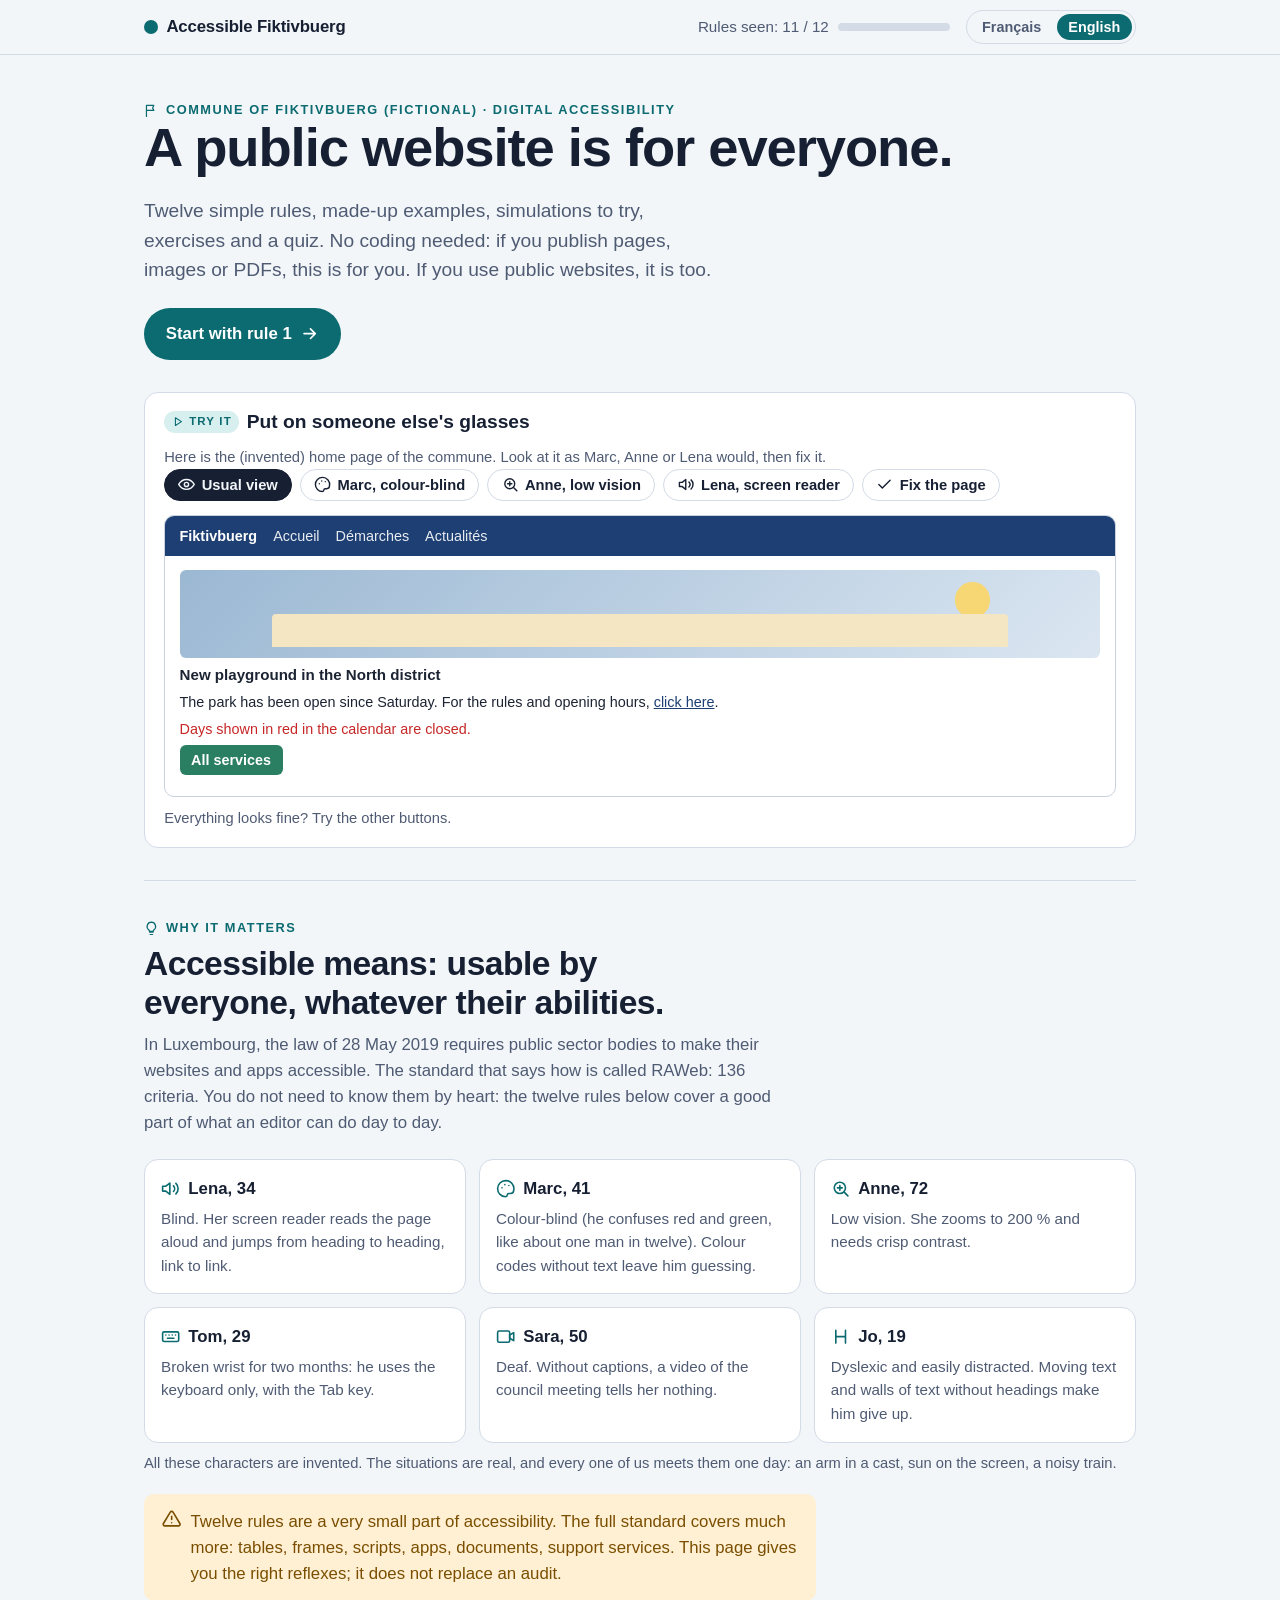
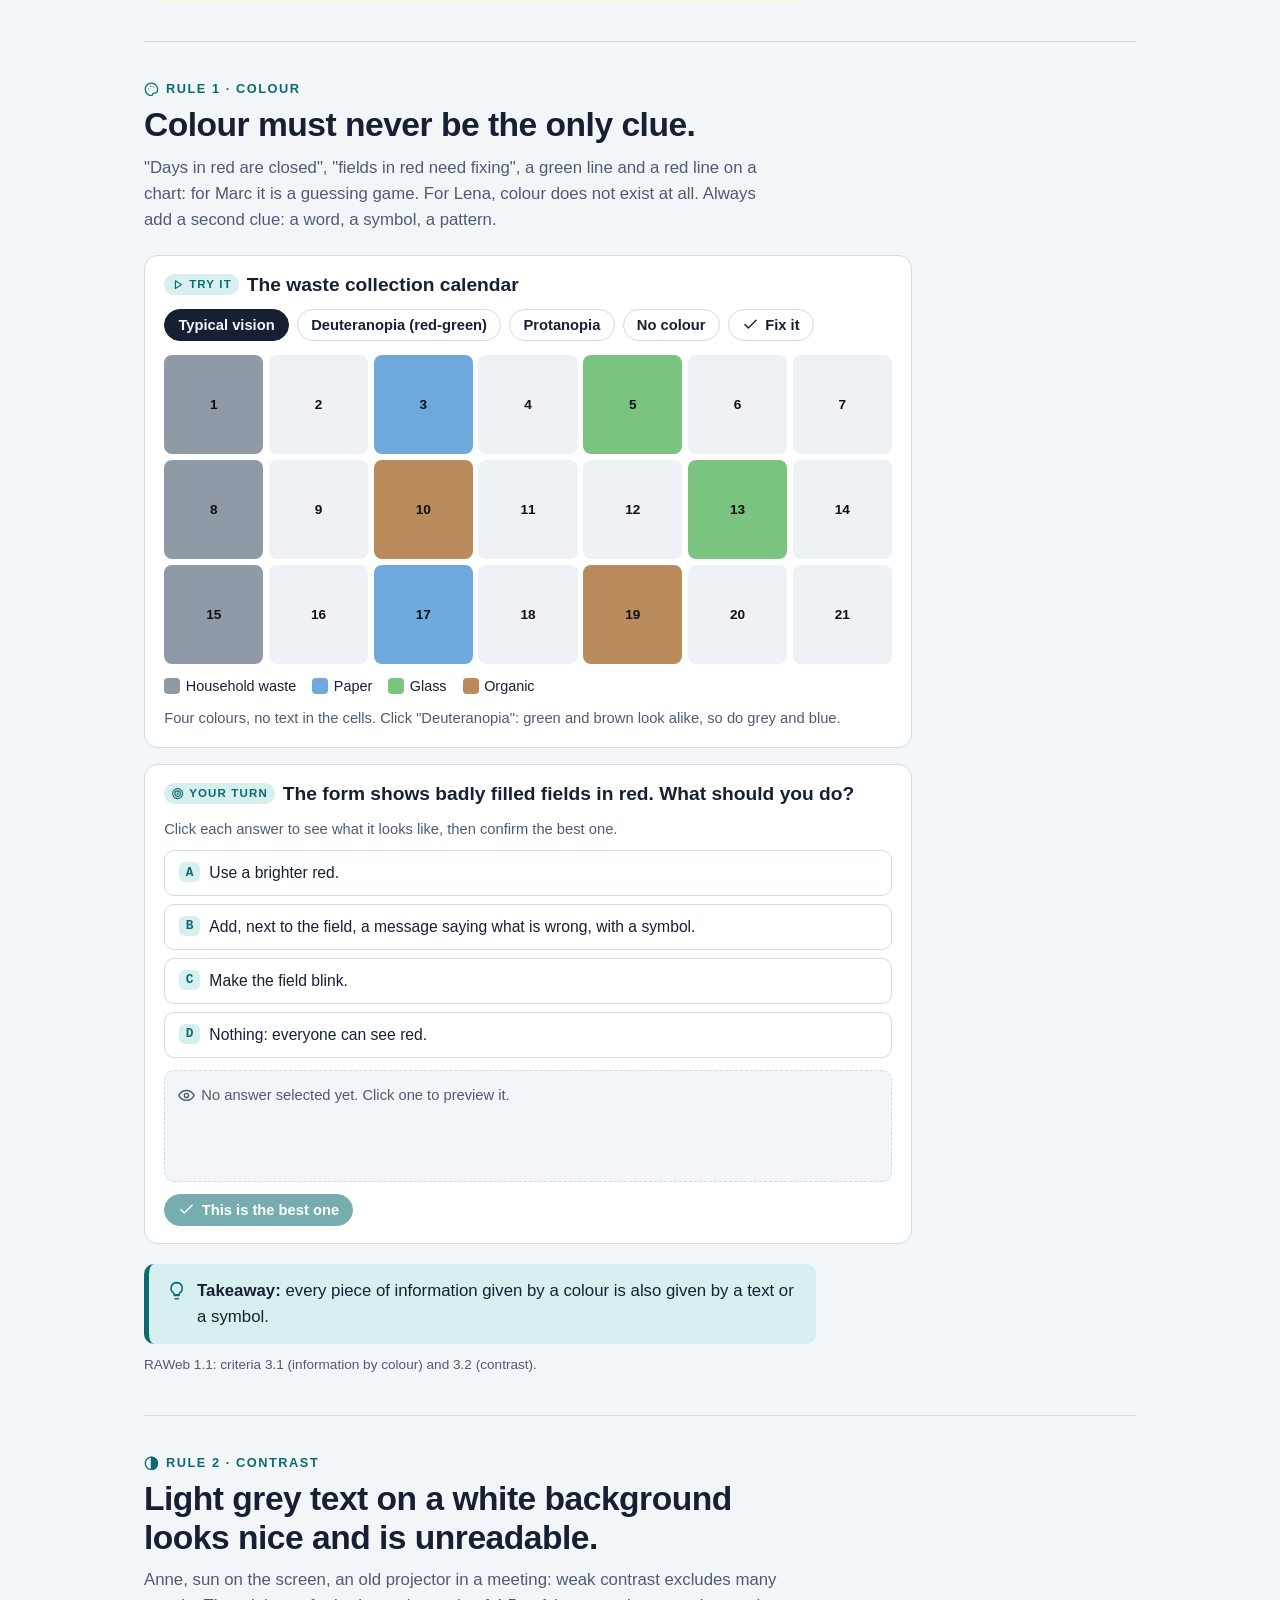
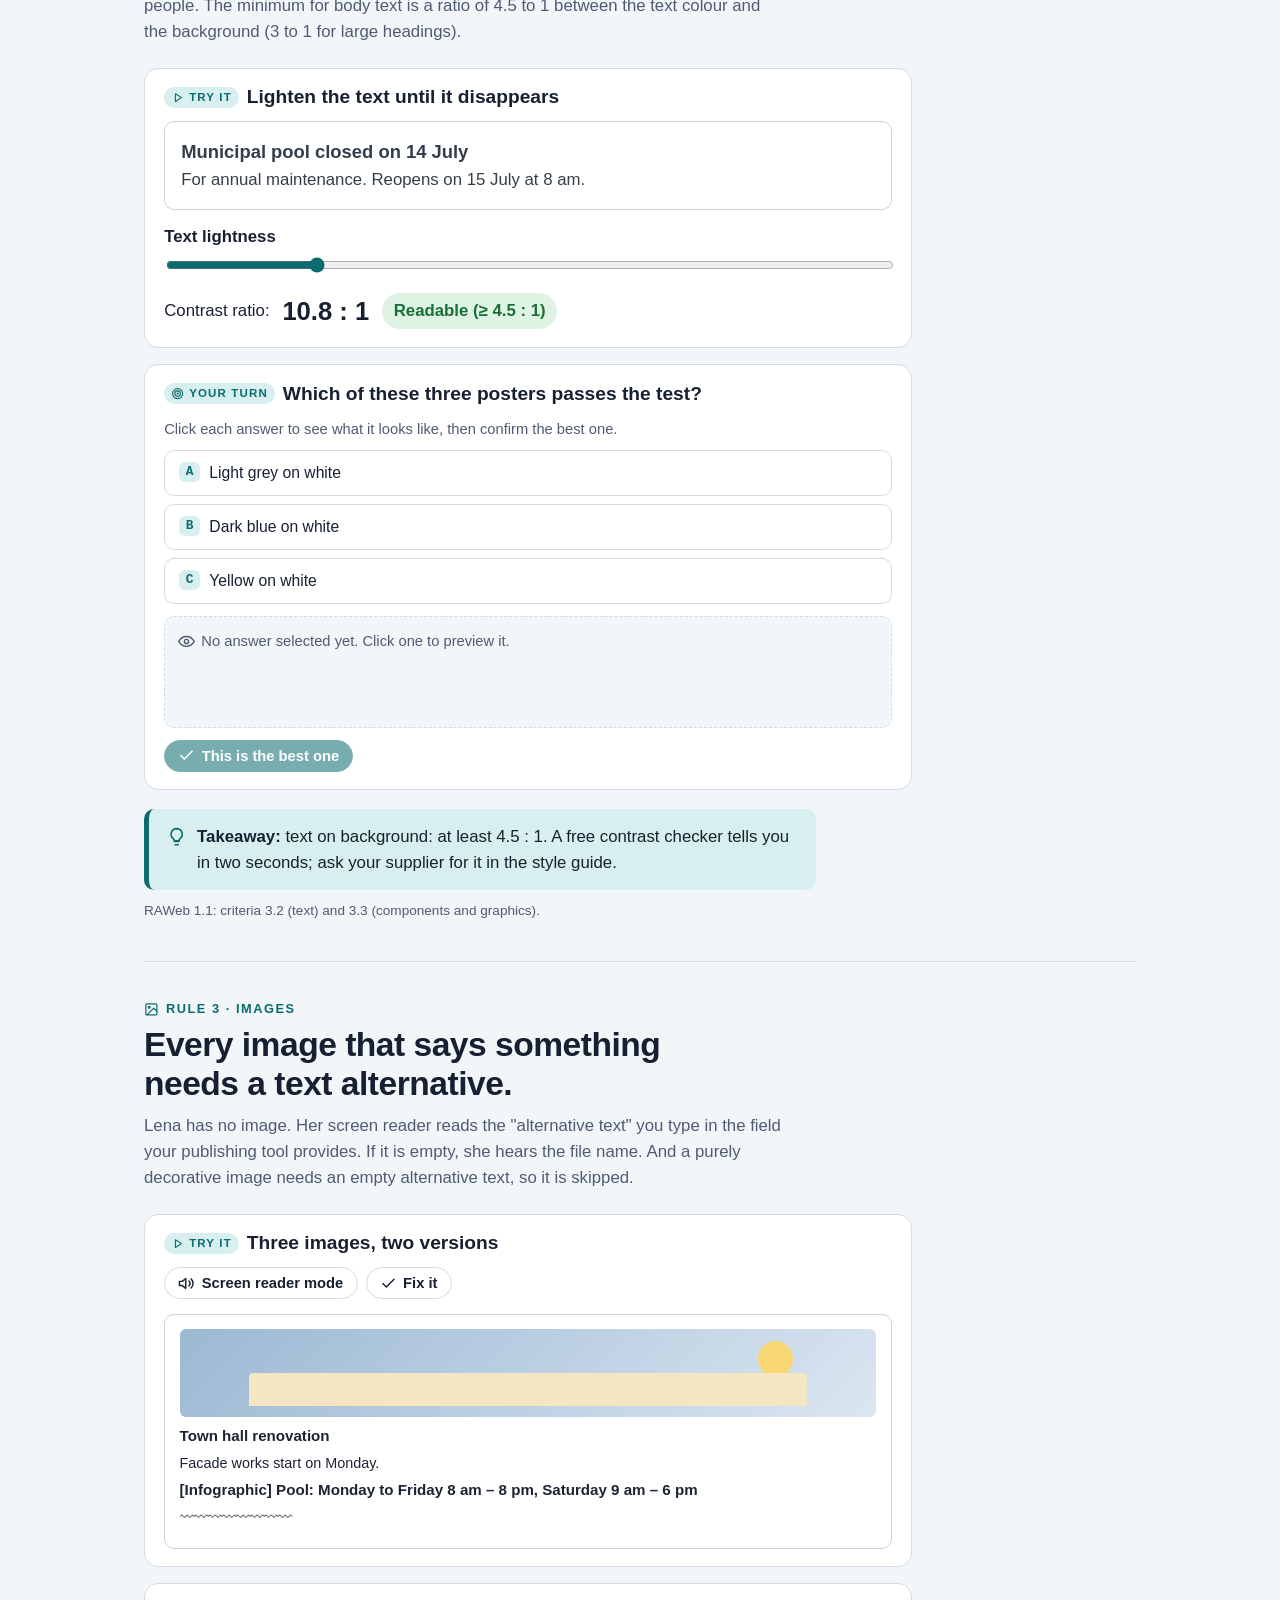
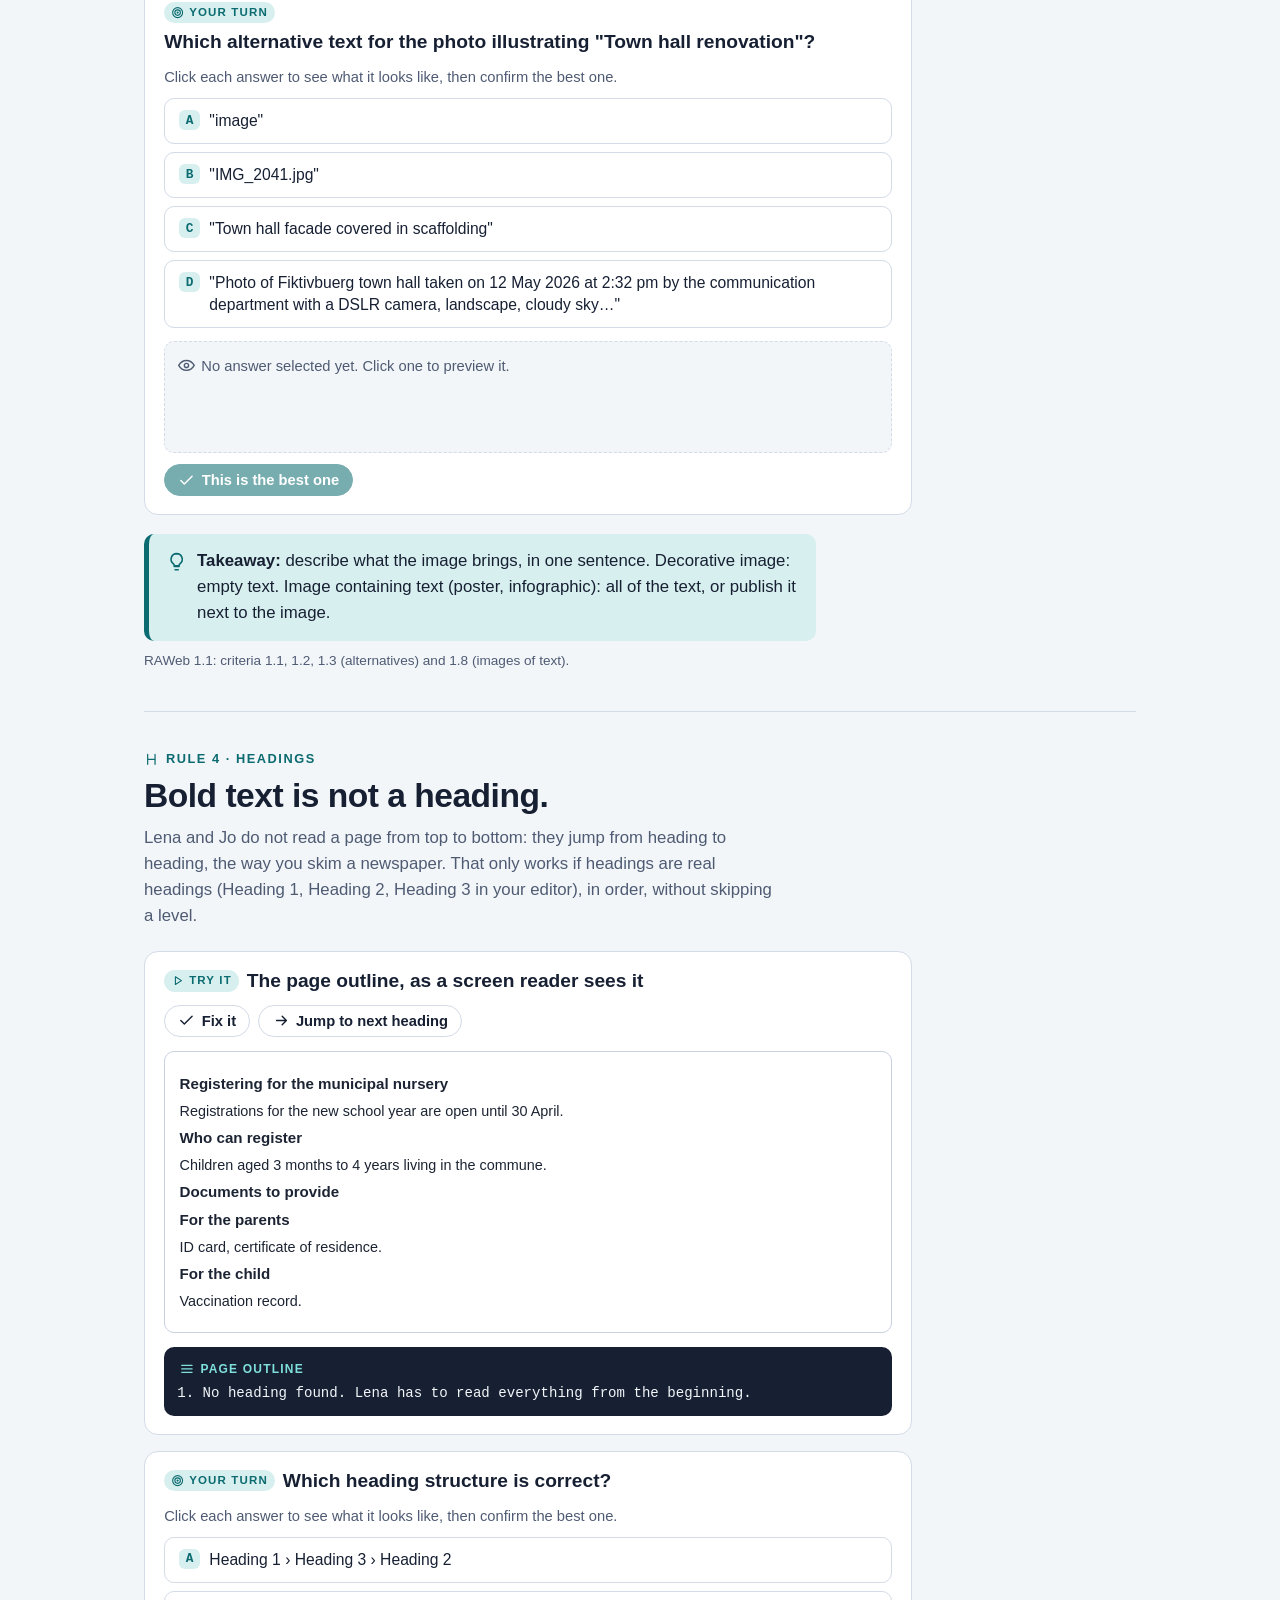
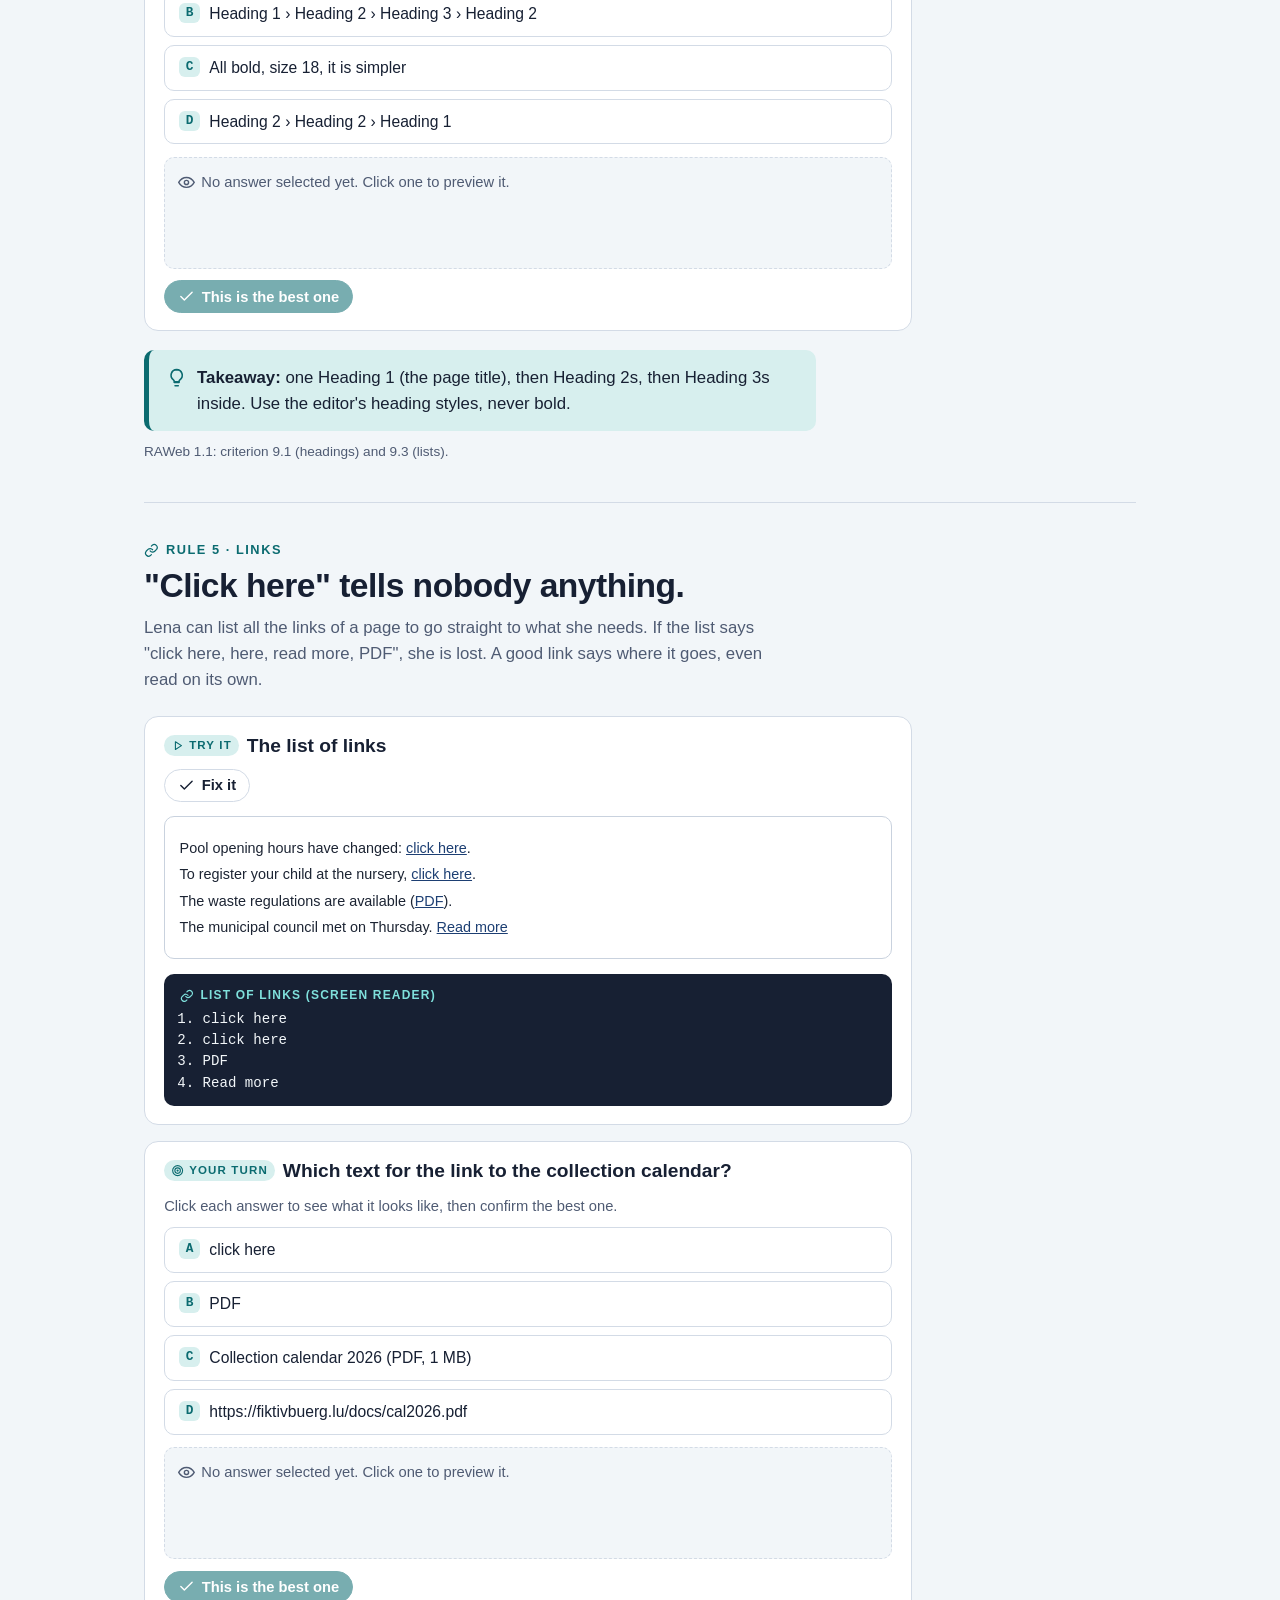
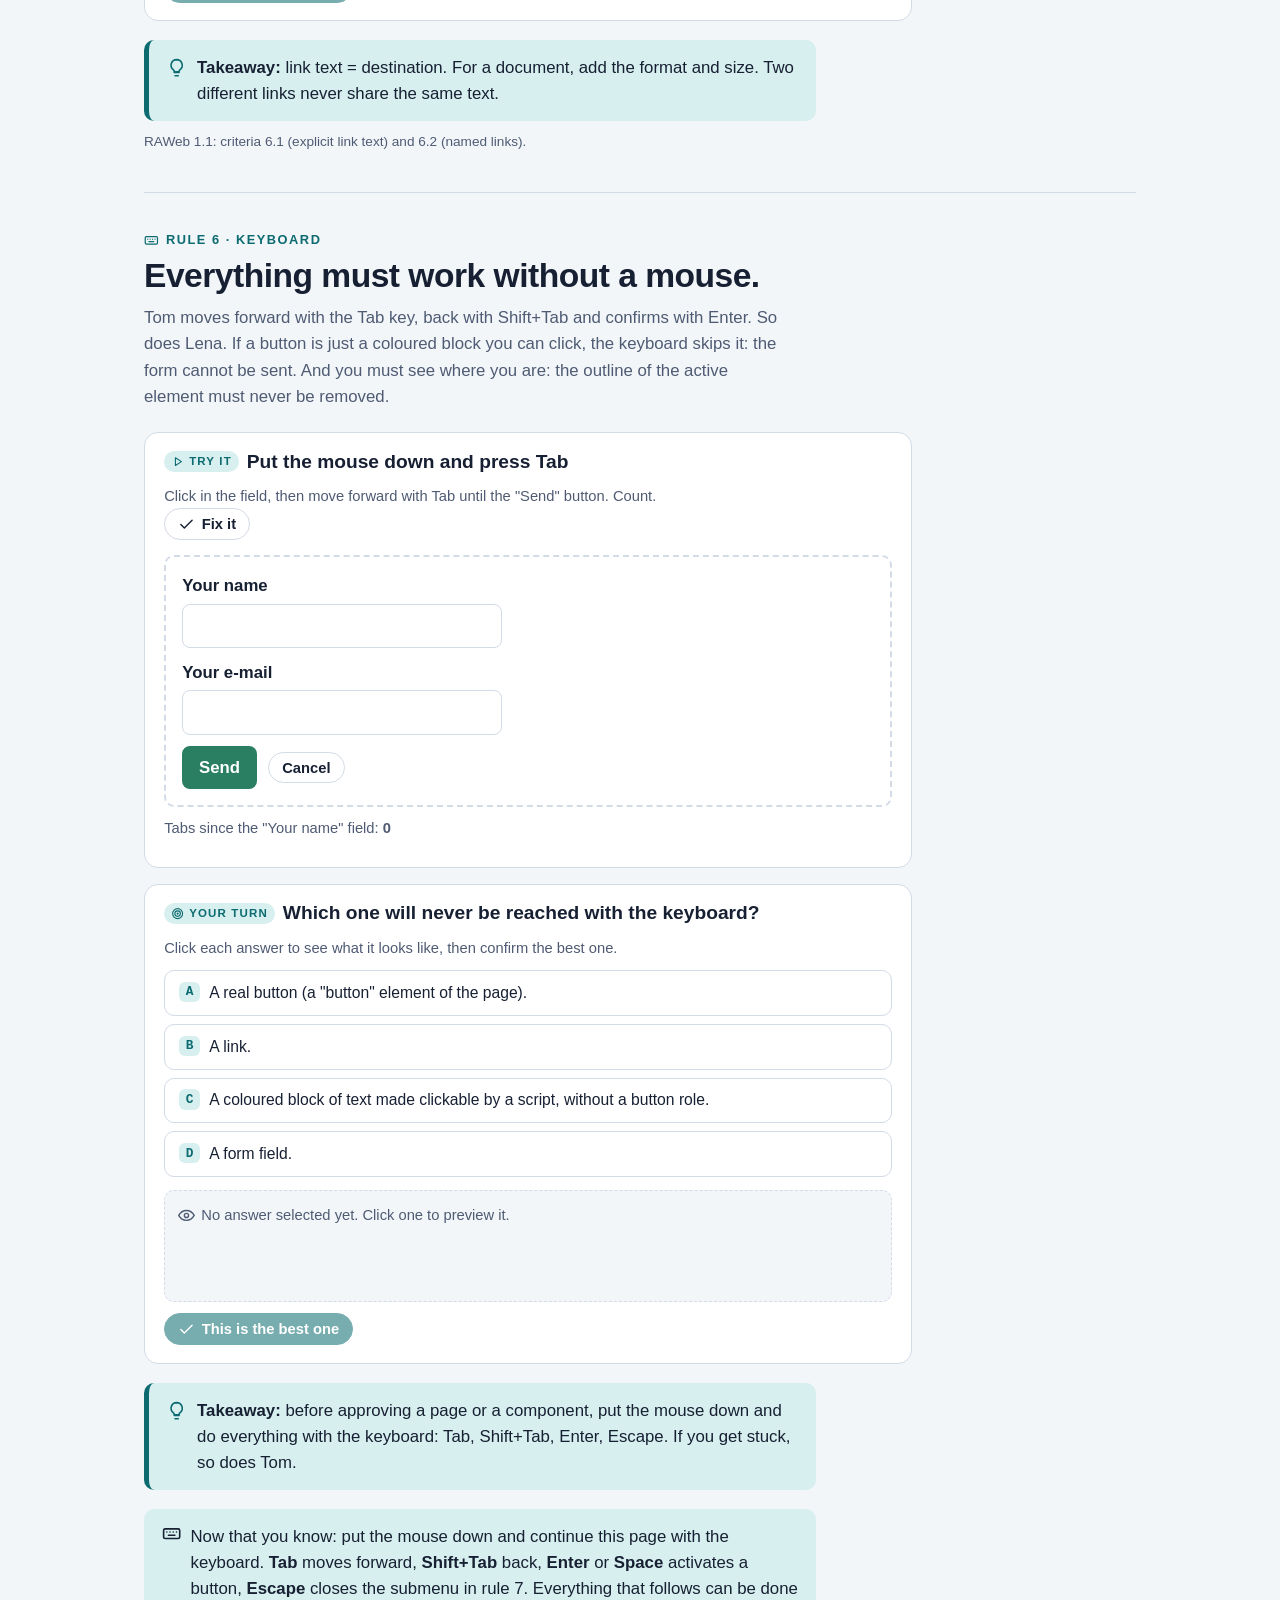
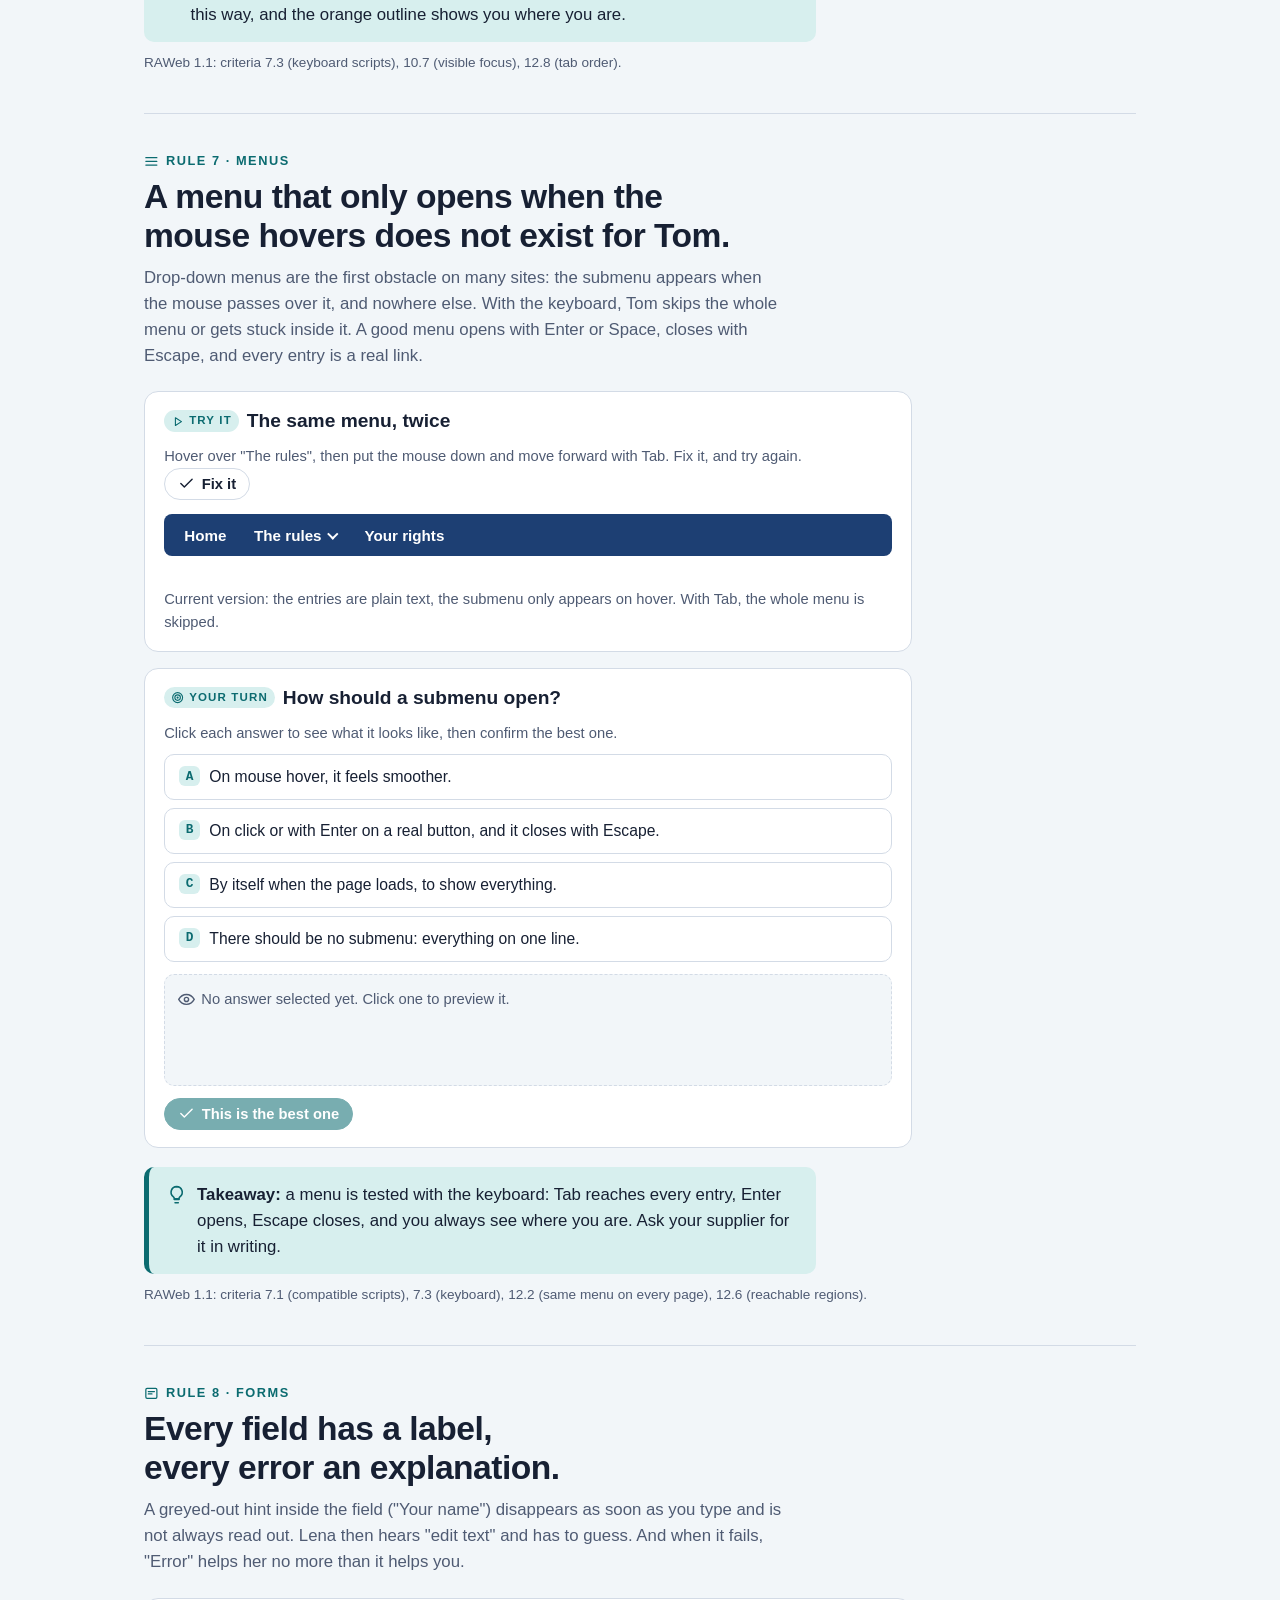
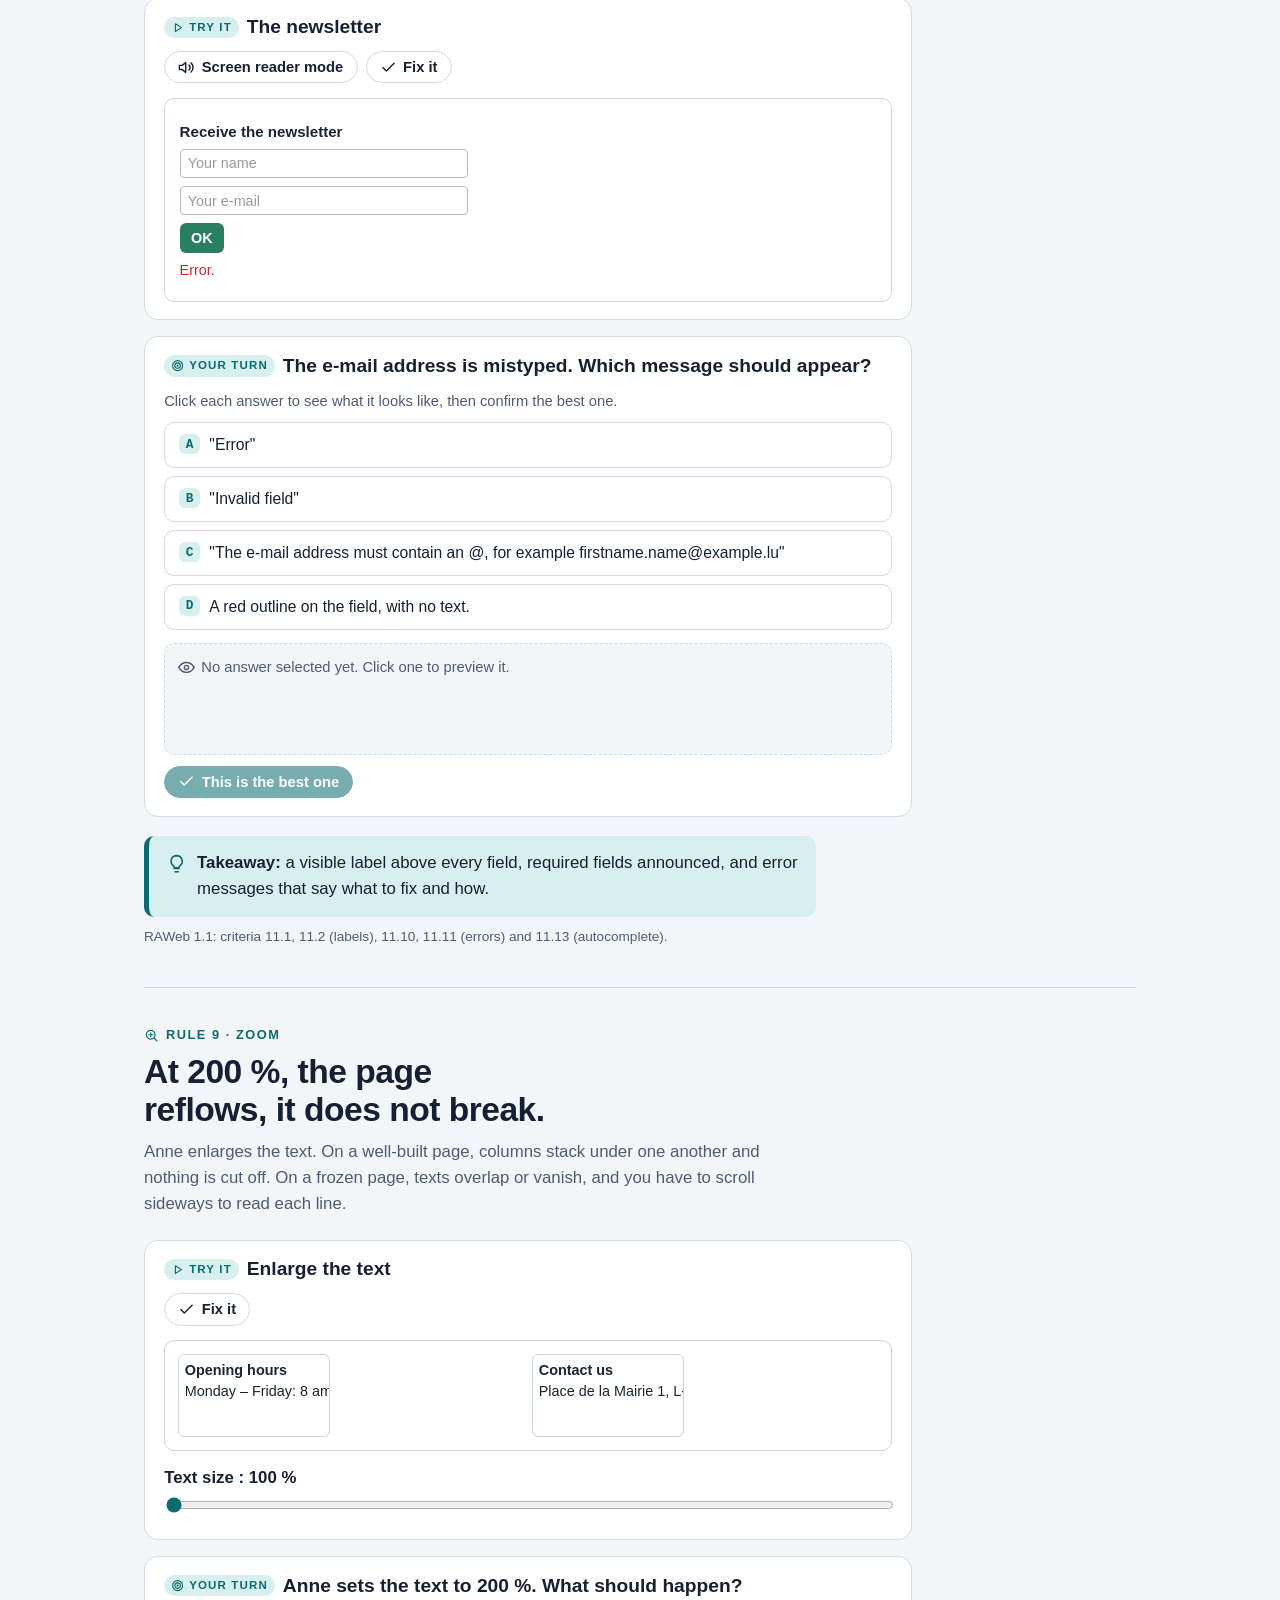
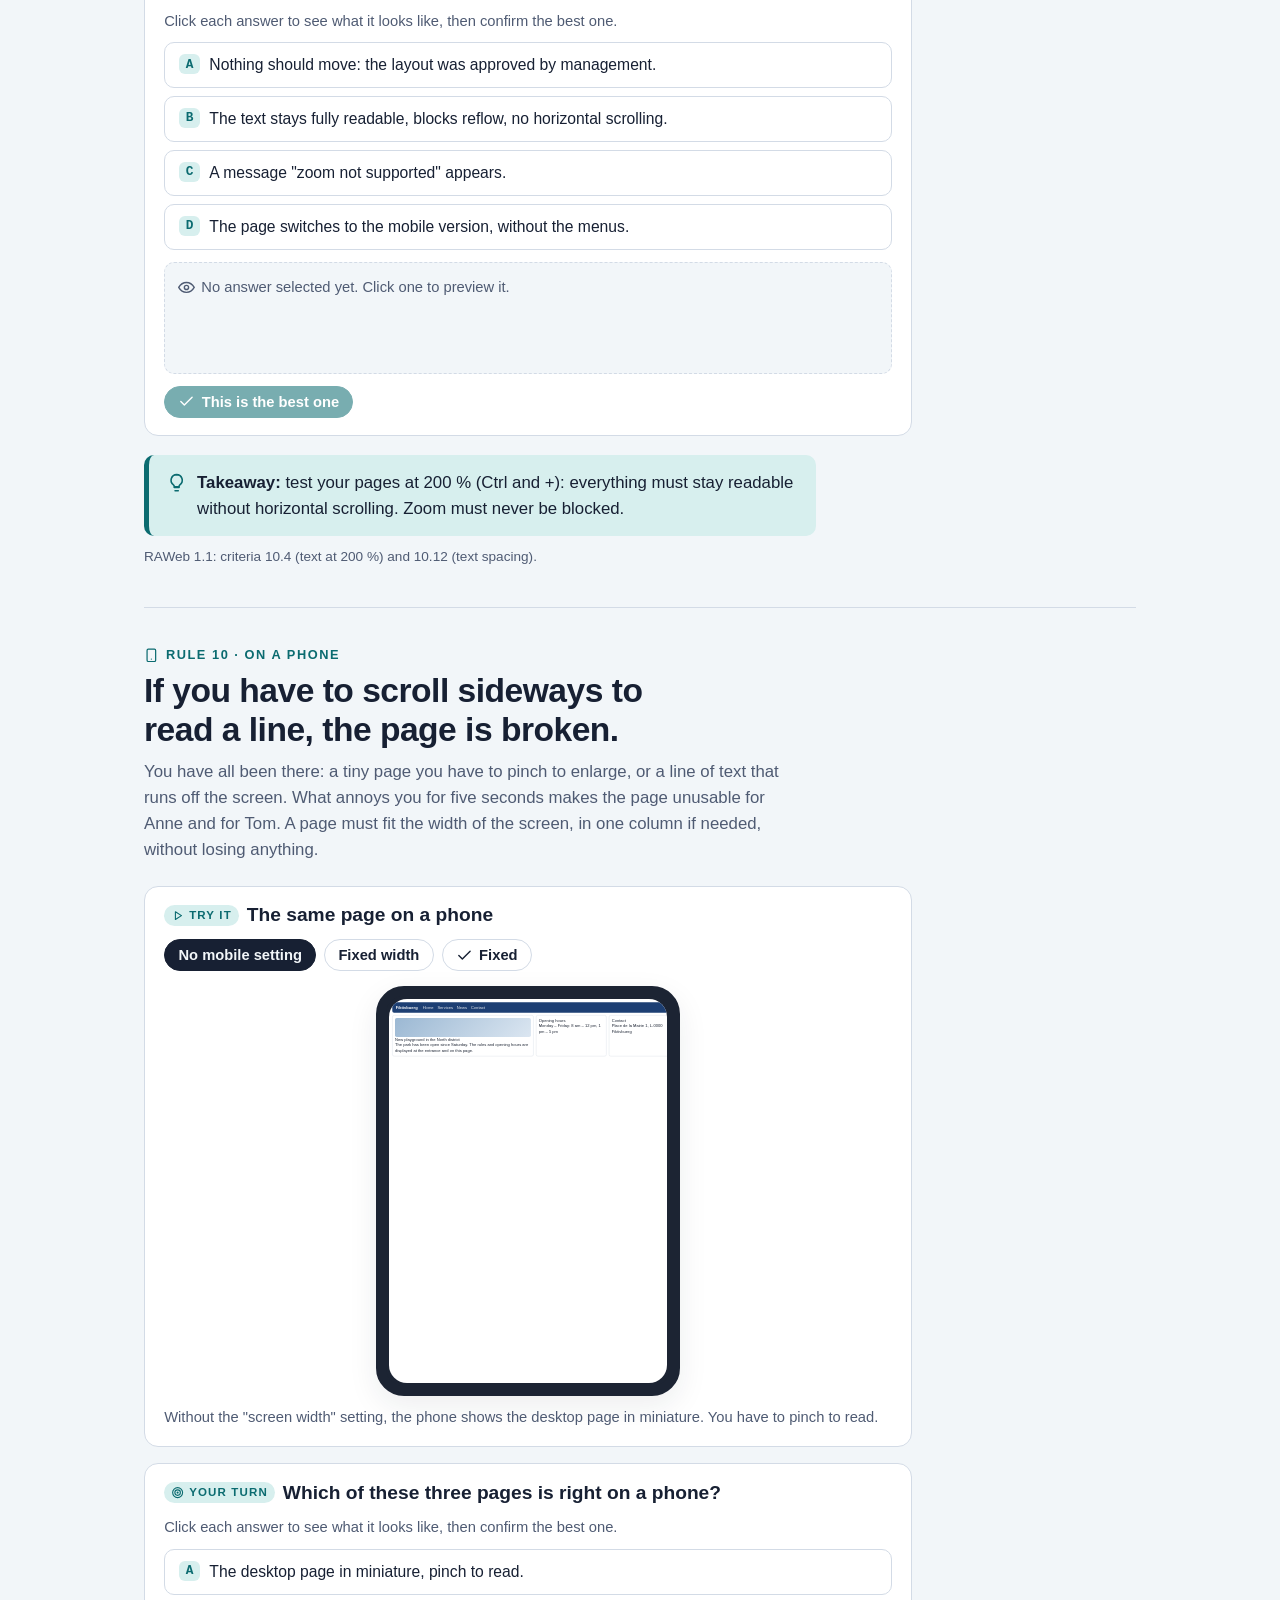
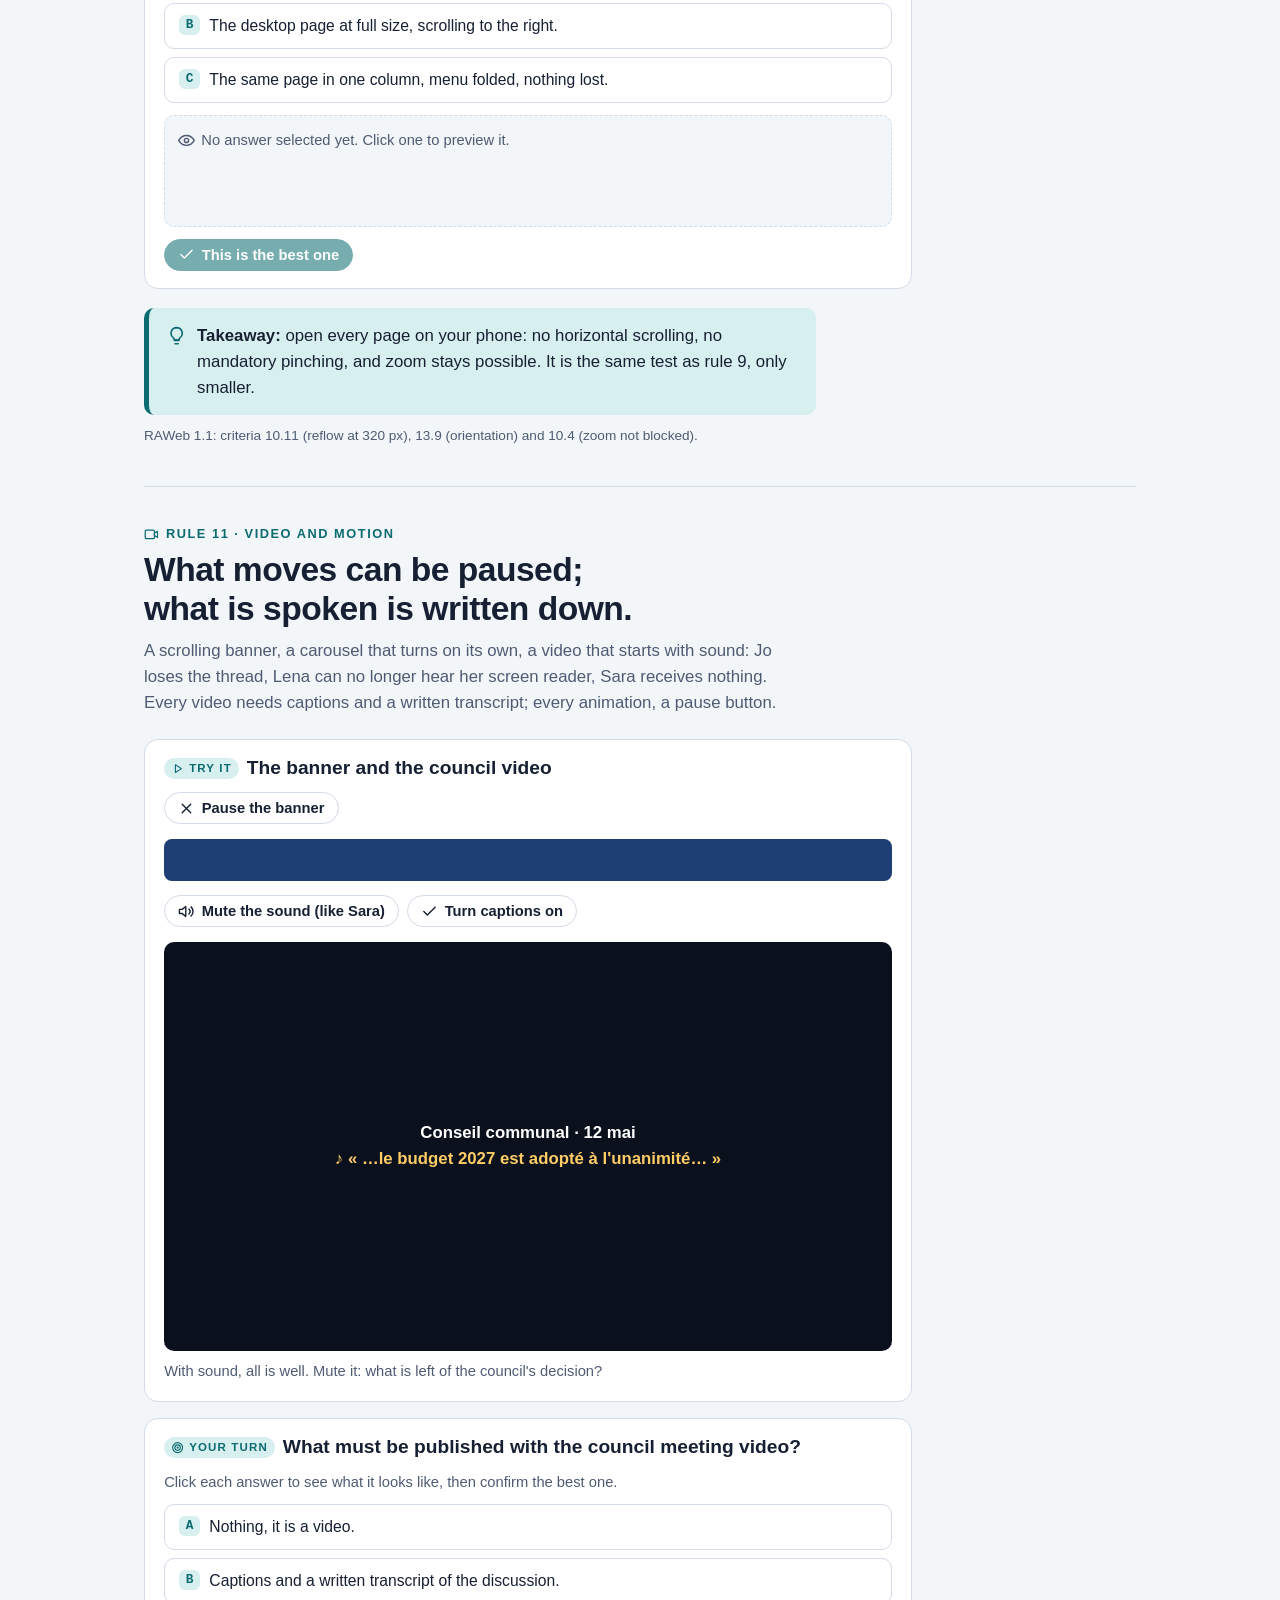
==== commit 42233419: "Explainer: stack each rule's demo and its challenge in one column The "try it" card and the "your tu" ====
--- a/explainer/index.html
+++ b/explainer/index.html
@@ -78,7 +78,8 @@
 #main{scroll-margin-top:4.5rem}
 .rule-head{display:grid;gap:.6rem;max-width:40rem;margin-bottom:1.4rem}
 .rule-head .why{color:var(--muted)}
-.grid2{display:grid;gap:1.2rem;grid-template-columns:repeat(auto-fit,minmax(min(100%,19rem),1fr));align-items:start}
+.grid2{display:grid;gap:1rem;grid-template-columns:1fr;max-width:48rem}
+.grid2 .card+.card{border-top-left-radius:var(--radius)}
 .card{background:var(--surface);border:1px solid var(--line);border-radius:var(--radius);padding:1.1rem 1.2rem;min-width:0}
 .card h3,.card .card-h{display:flex;align-items:center;gap:.5rem;margin-bottom:.8rem;font-size:1.2rem;font-weight:700;letter-spacing:0;flex-wrap:wrap}
 .tag{font:700 .72rem/1 var(--font-body);letter-spacing:.1em;text-transform:uppercase;background:var(--accent-soft);color:var(--accent);padding:.35em .6em;border-radius:999px;display:inline-flex;align-items:center;gap:.3rem}
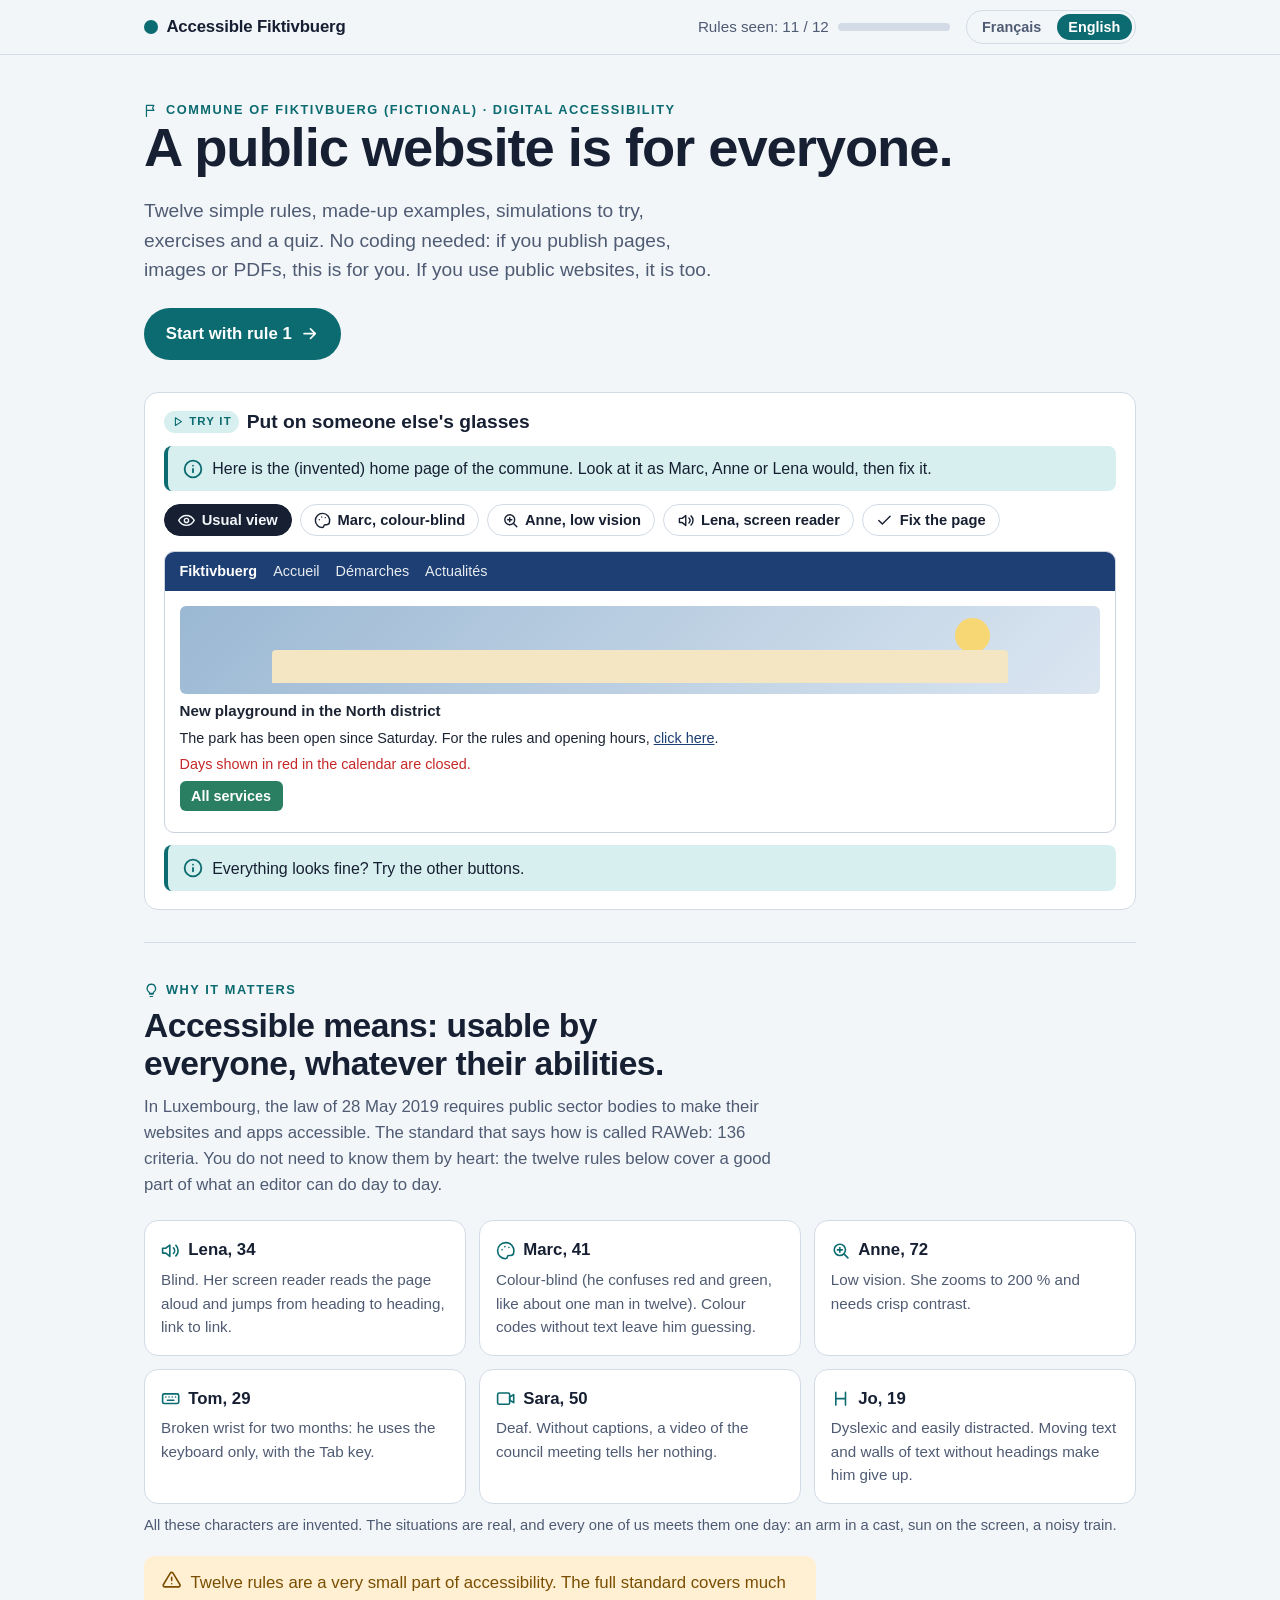
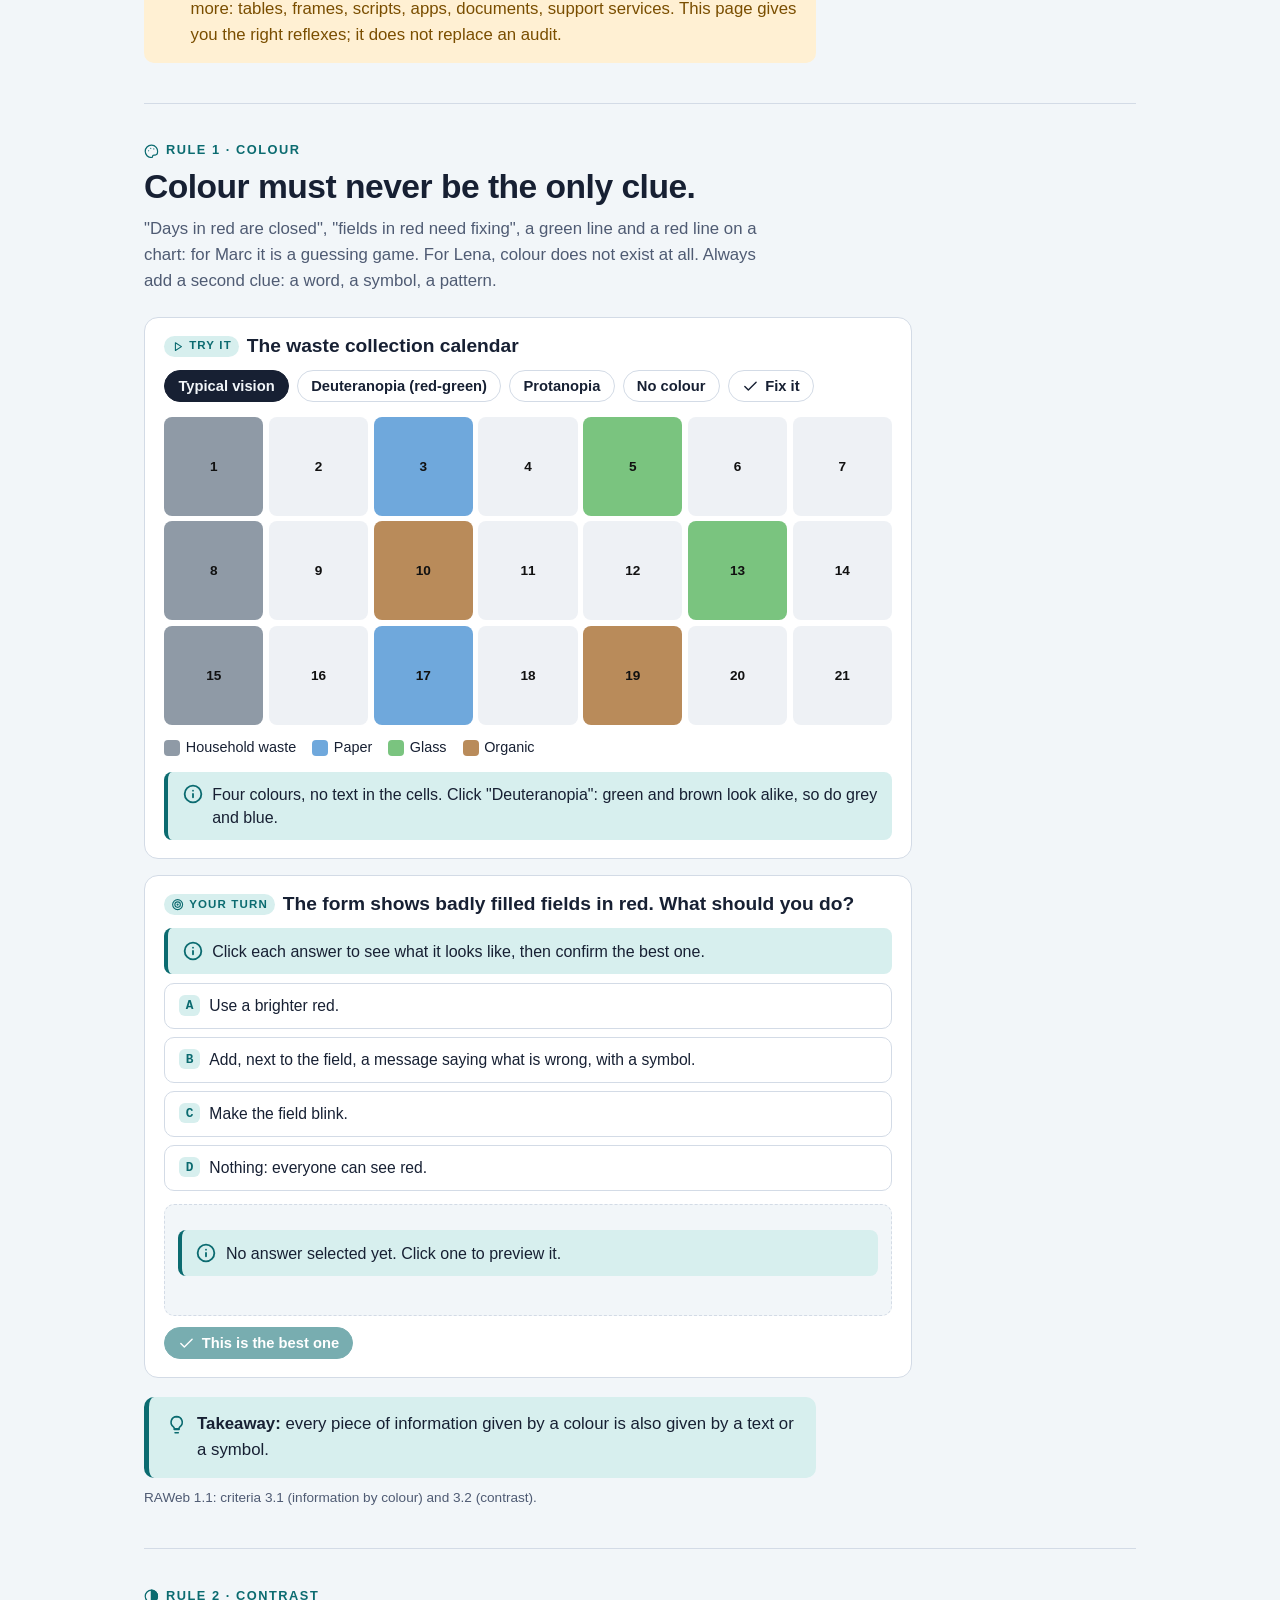
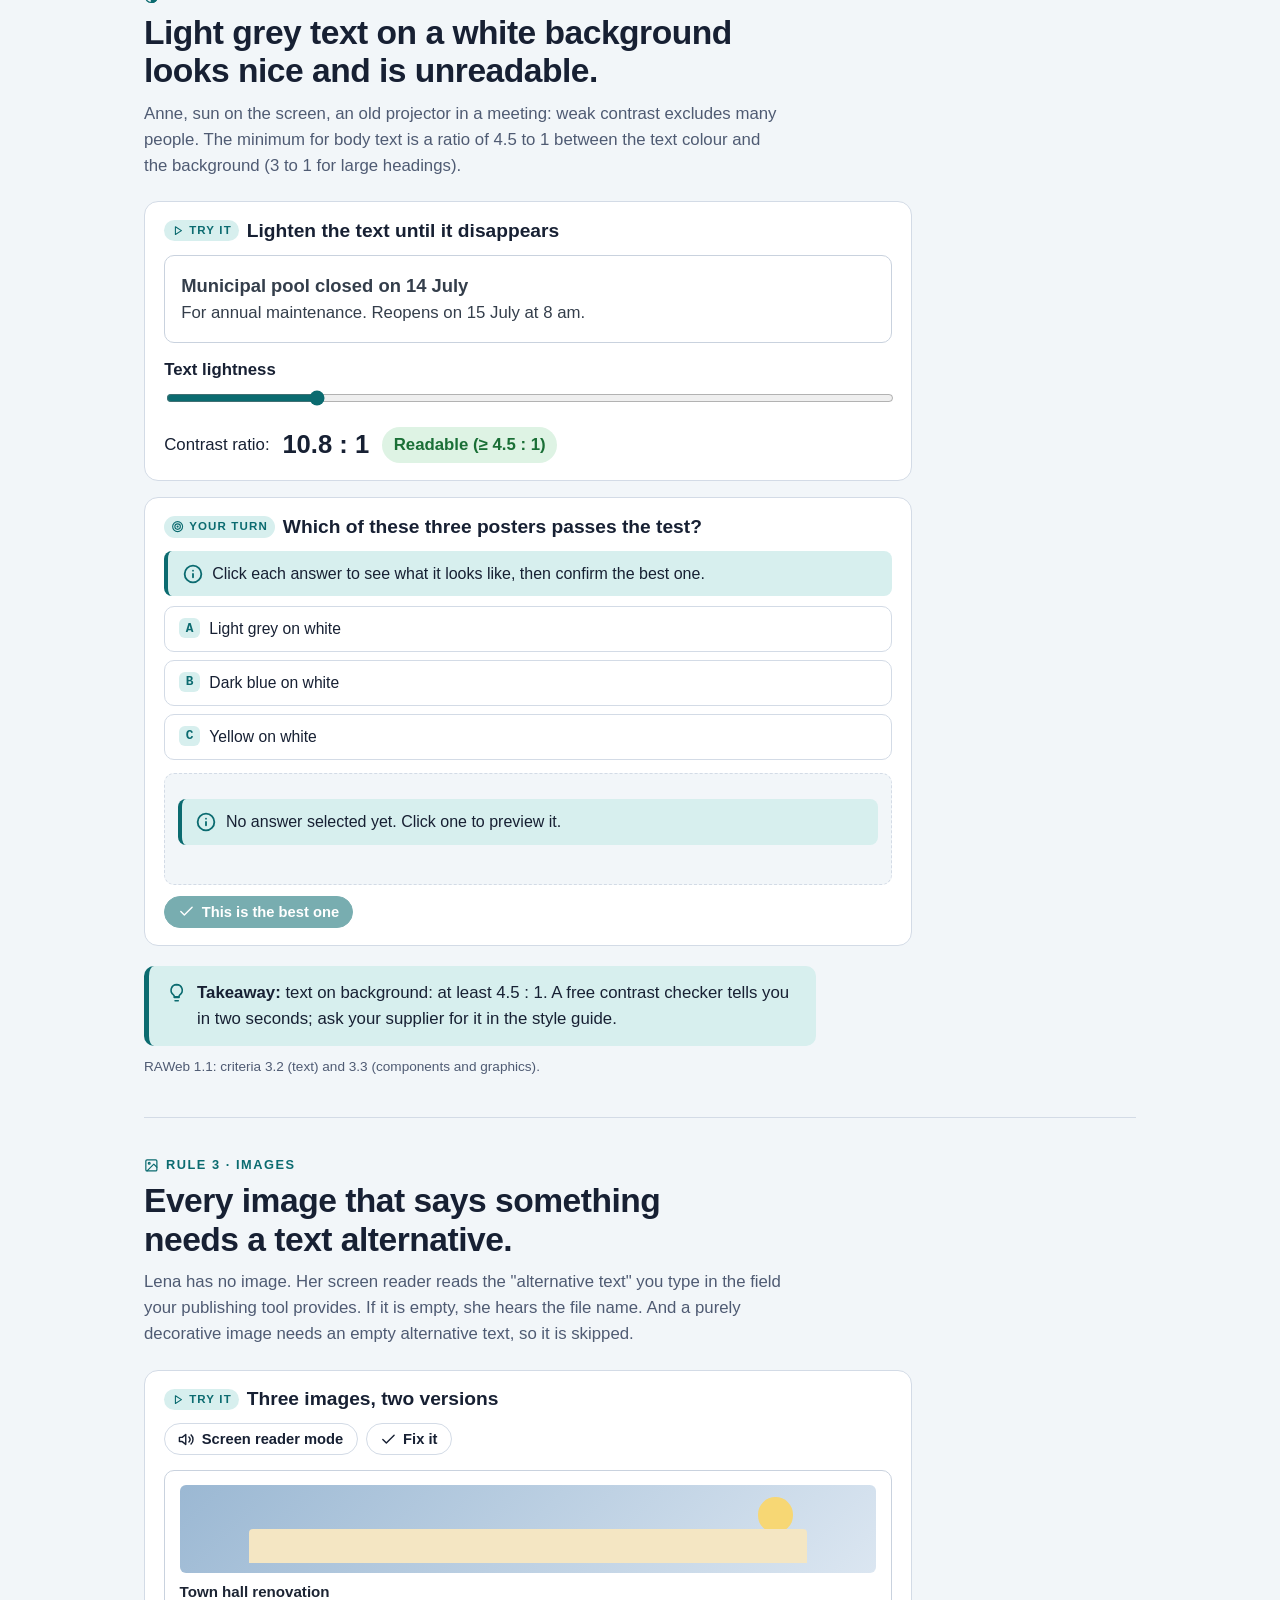
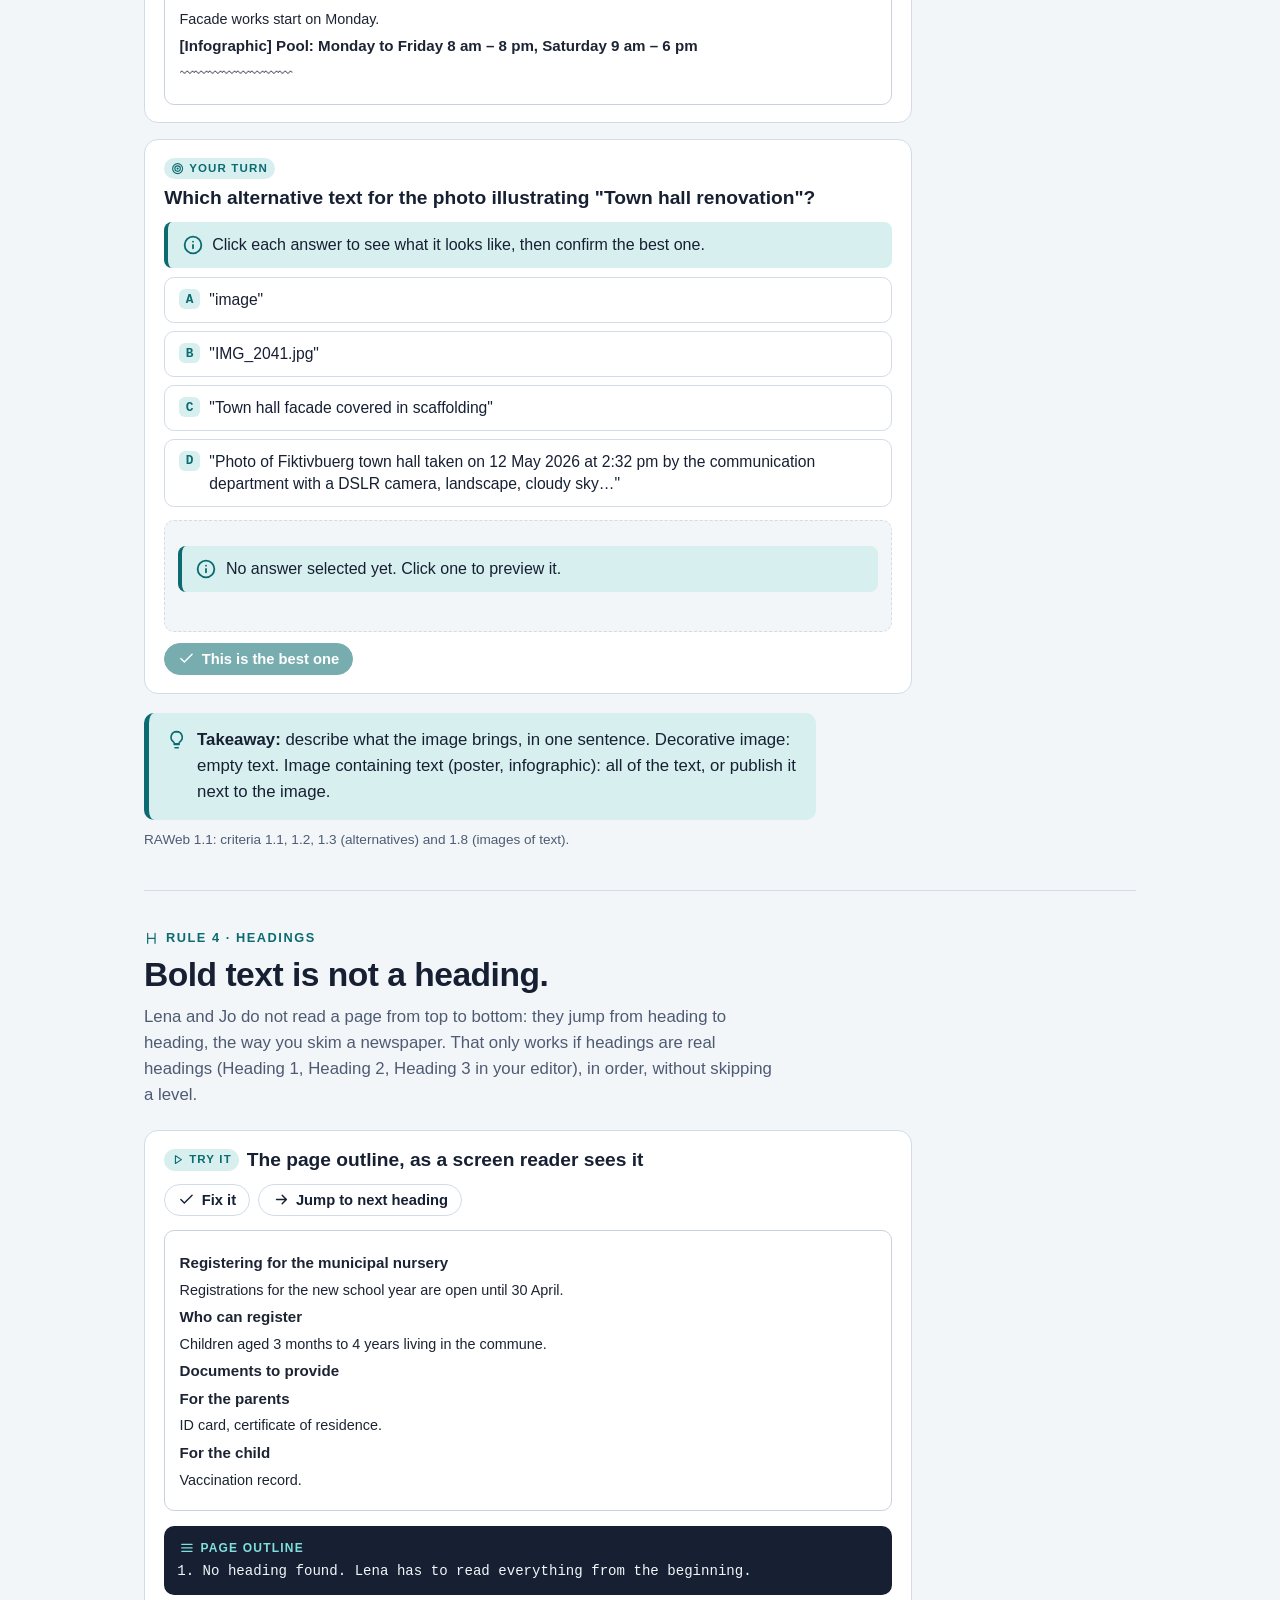
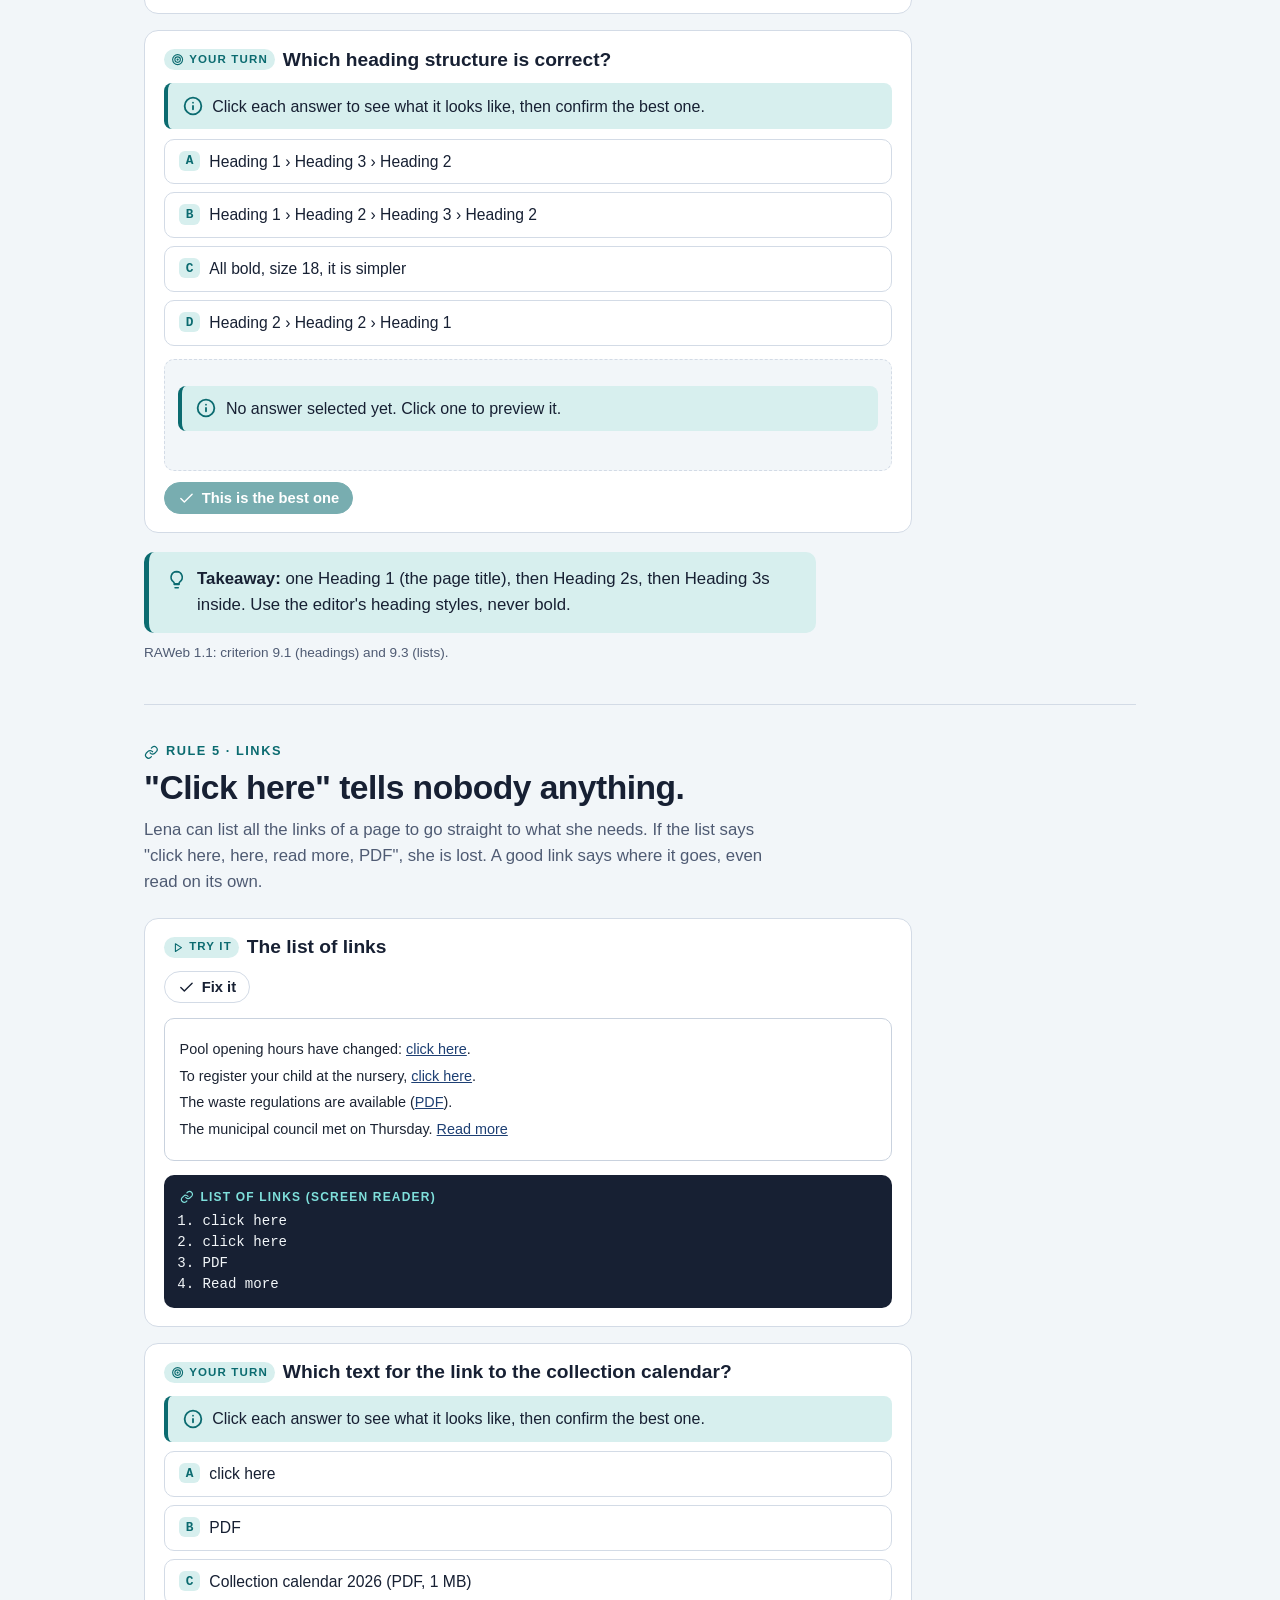
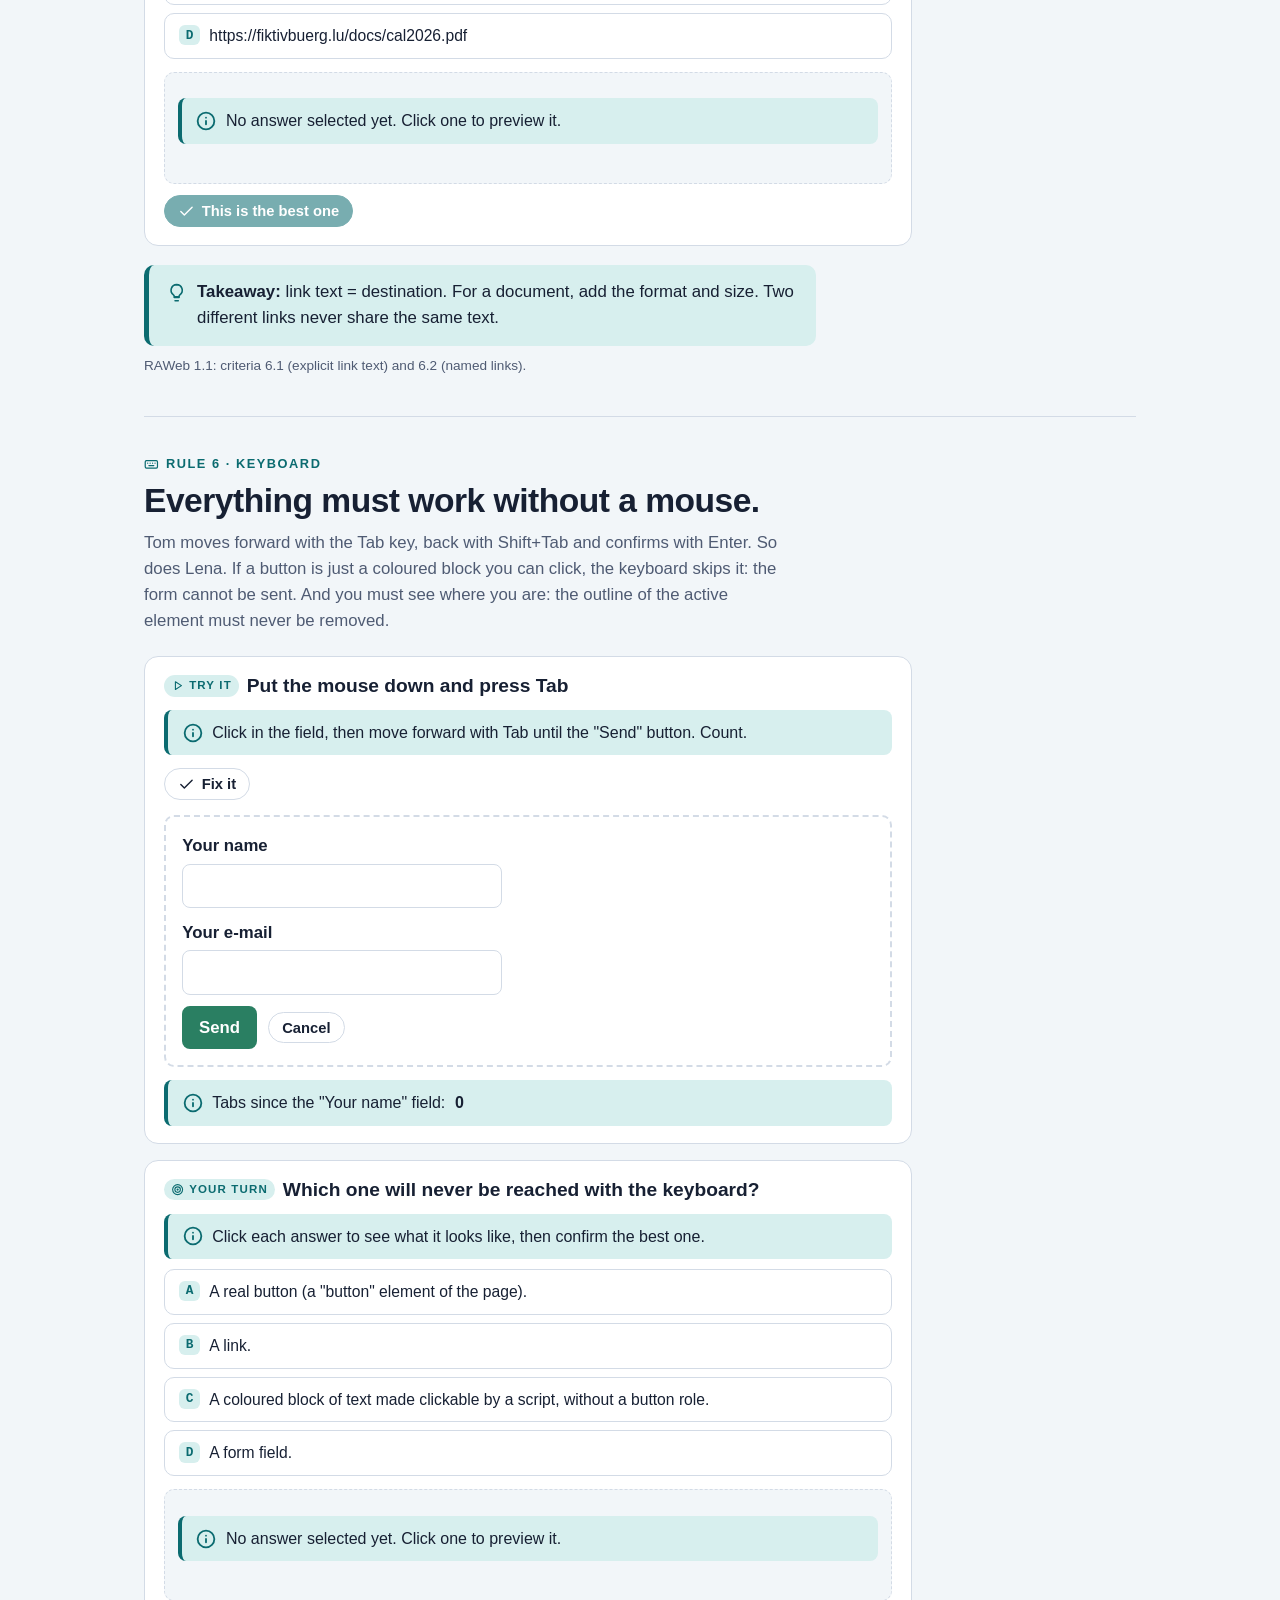
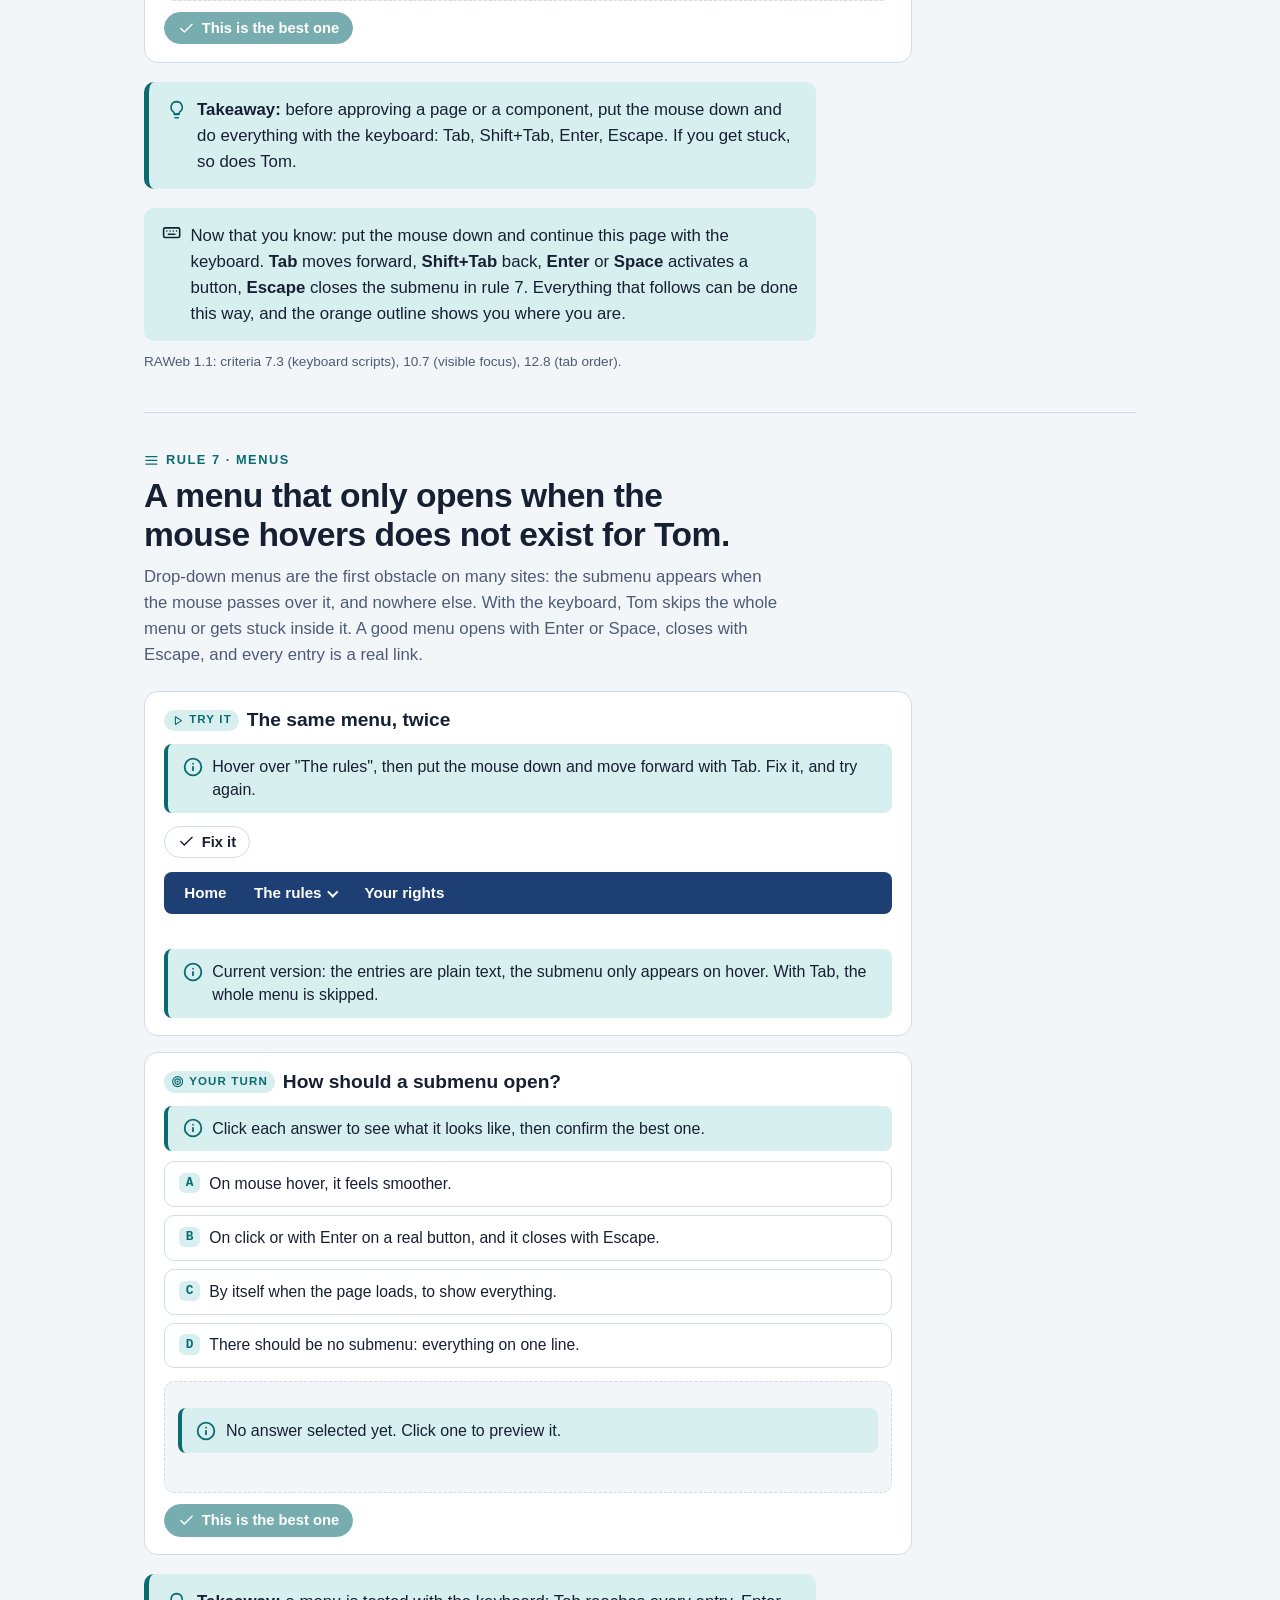
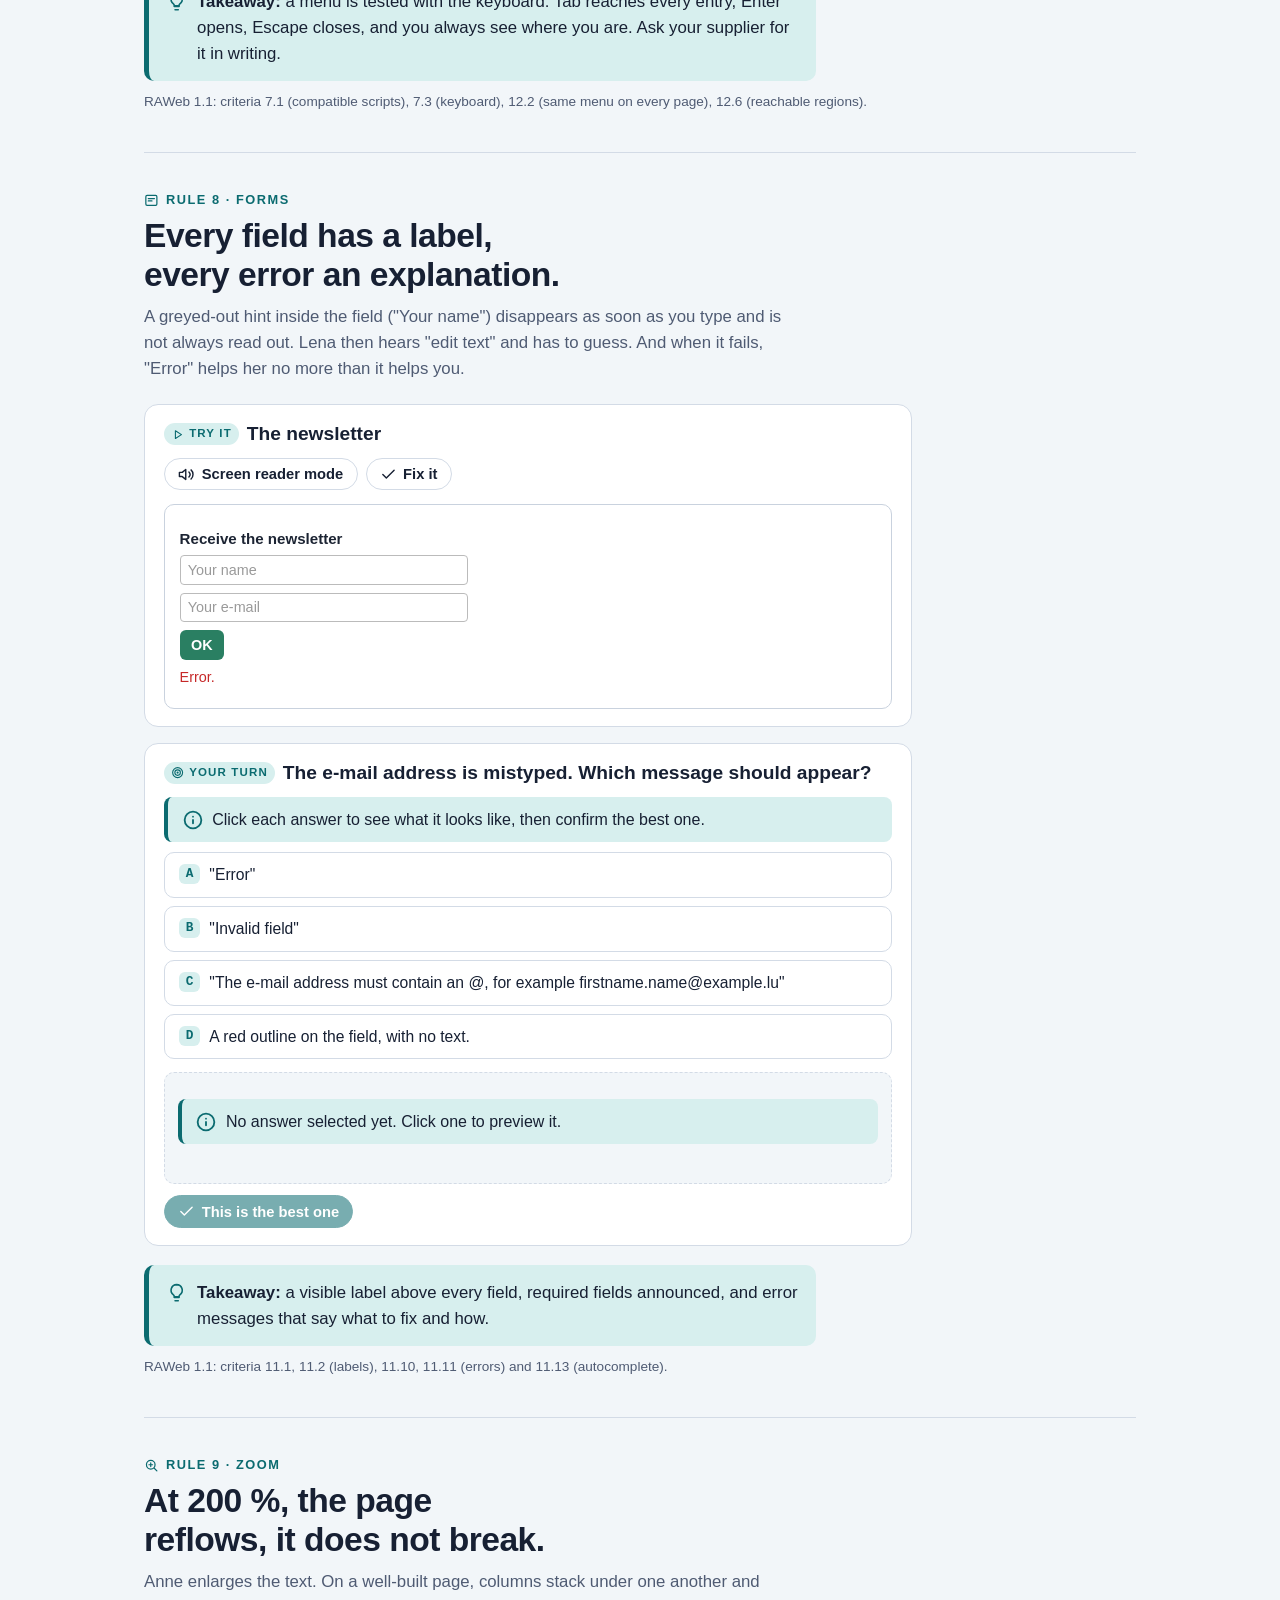
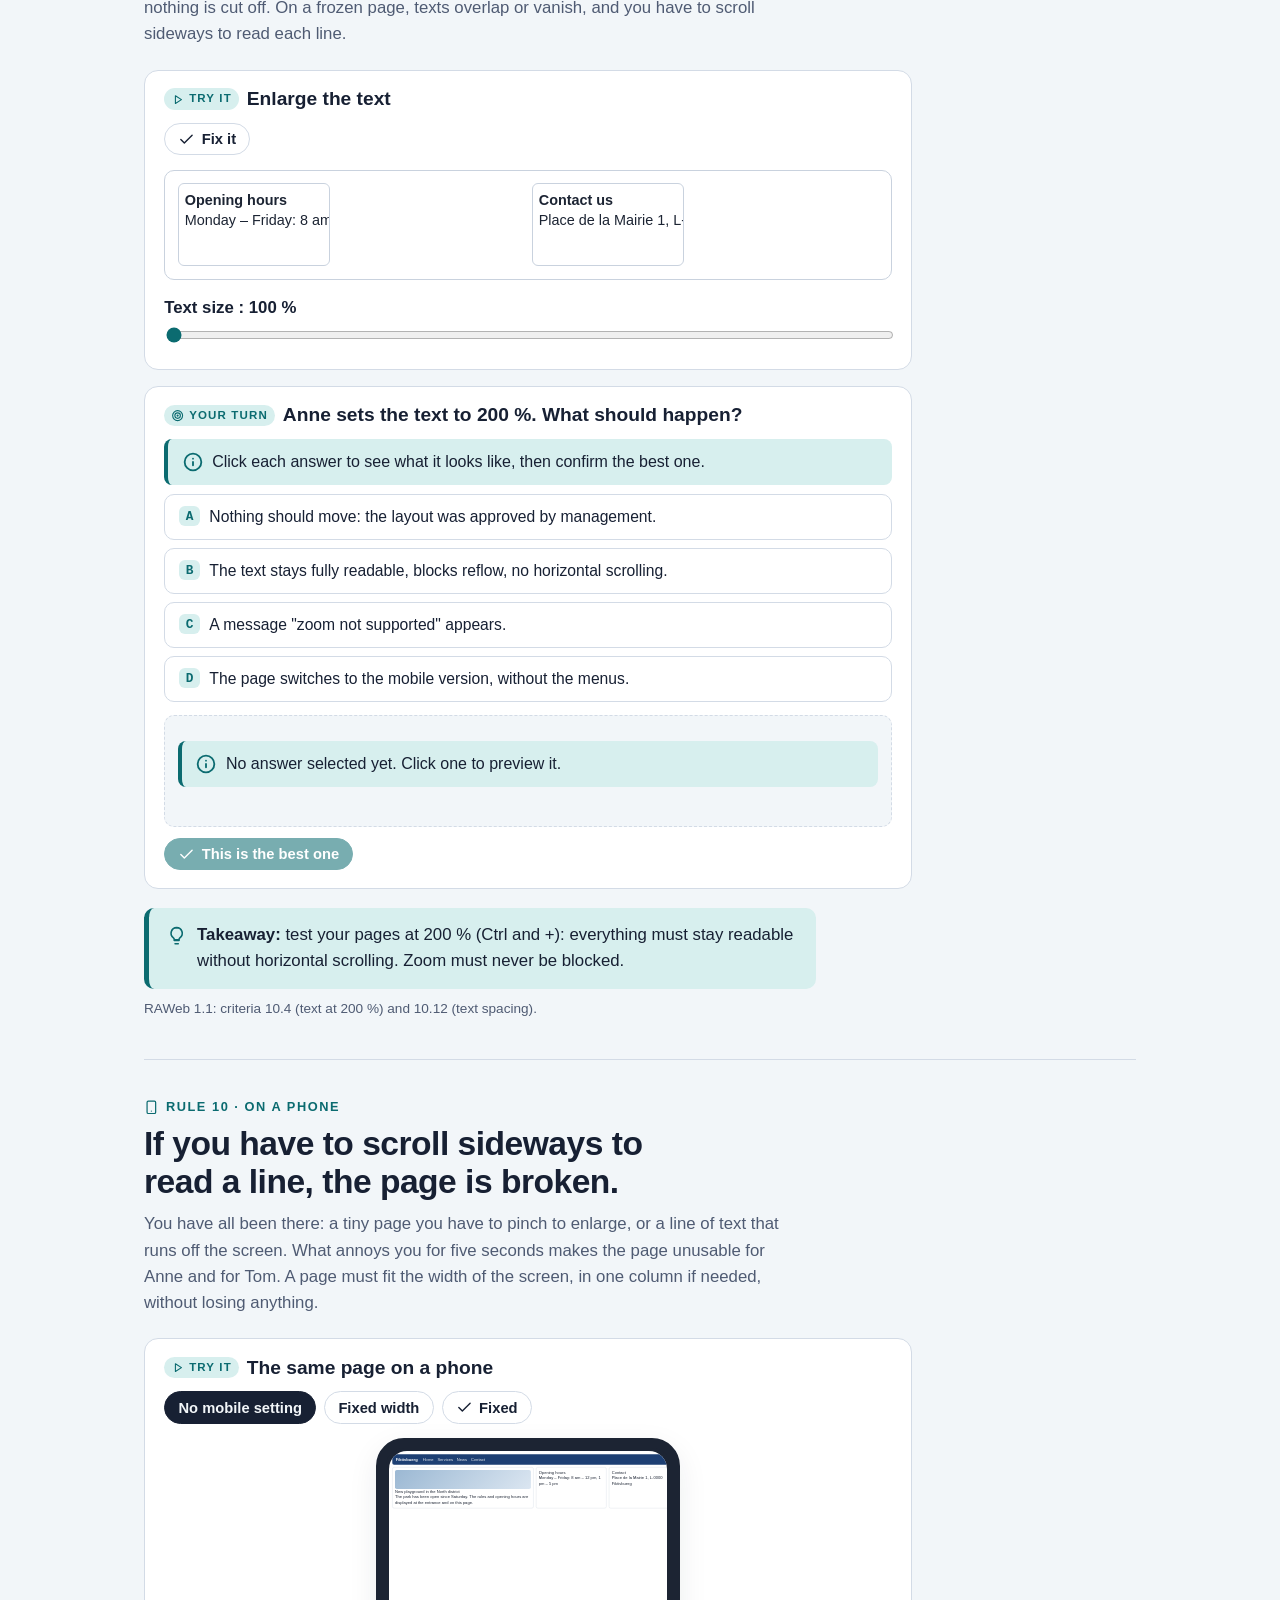
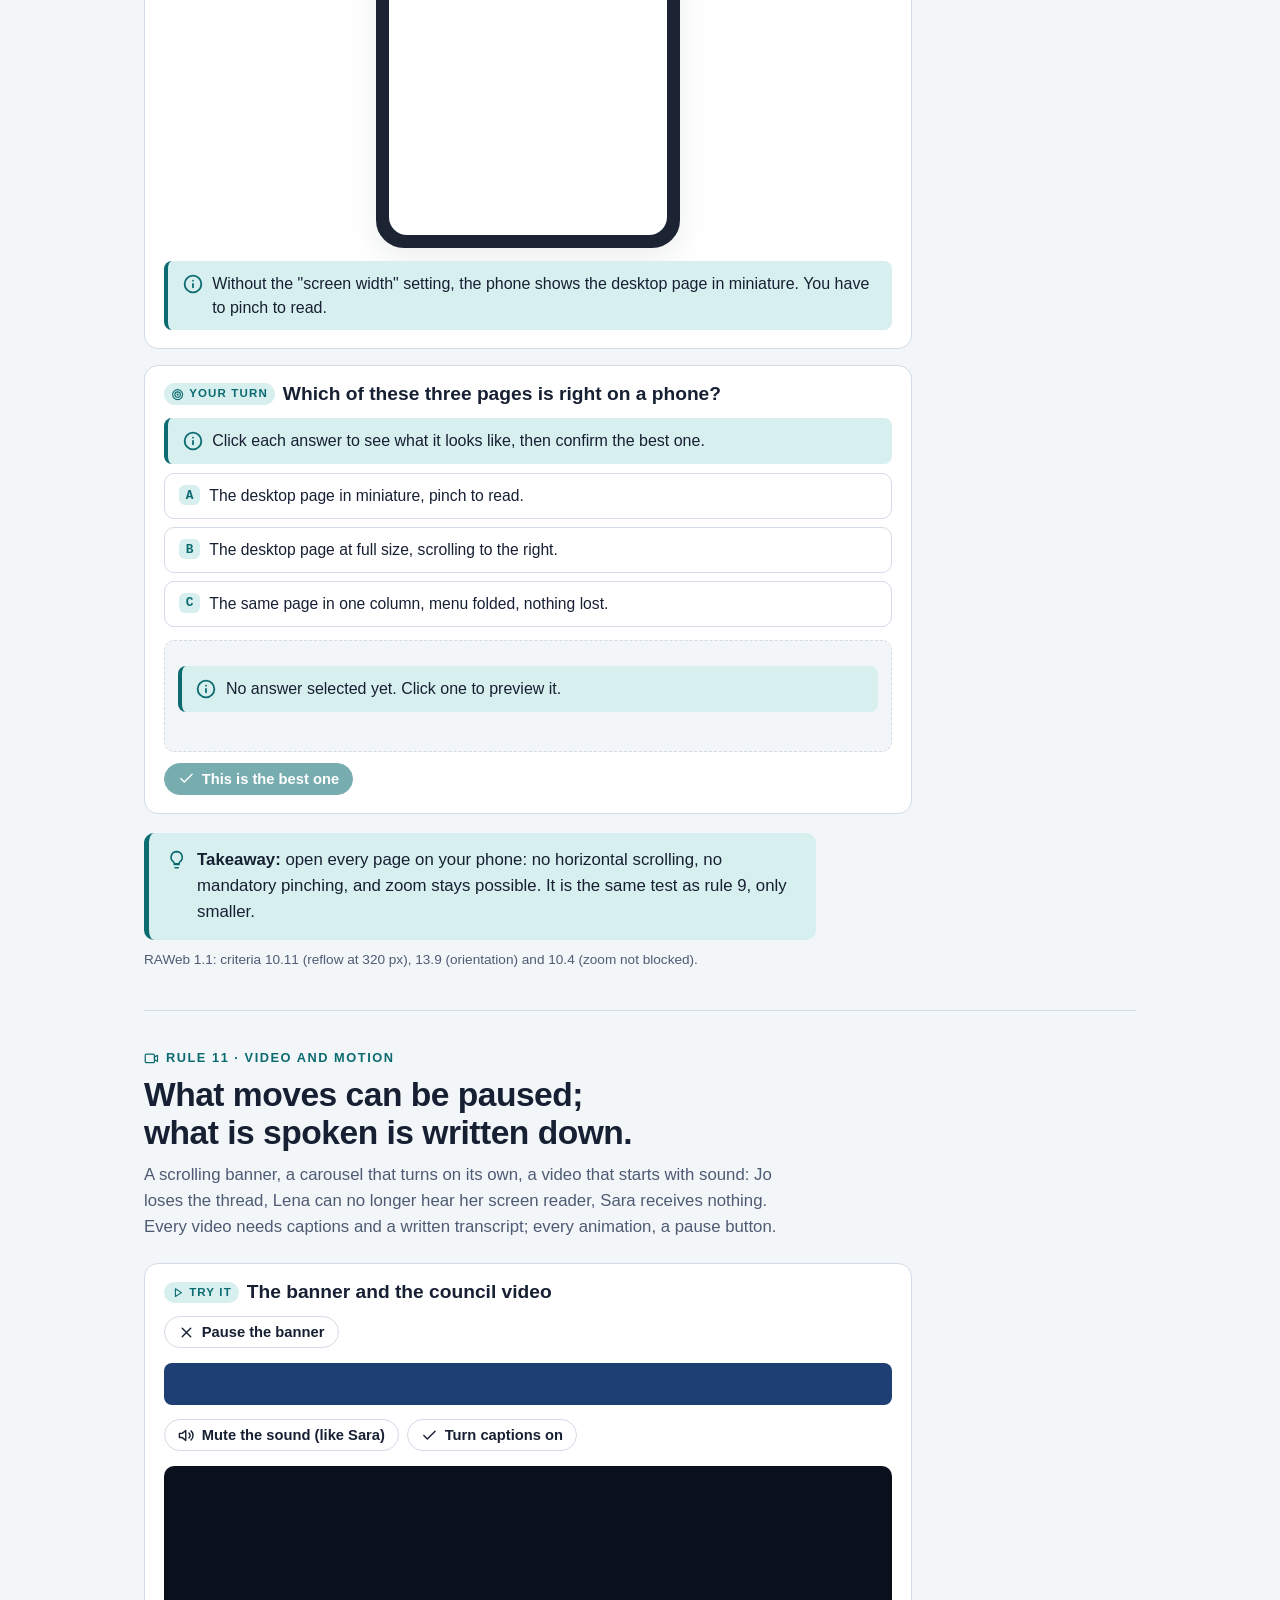
==== commit 13b765f1: "Explainer: make demo hints visible callouts, coloured by state Instructions and status notes under t" ====
--- a/explainer/index.html
+++ b/explainer/index.html
@@ -96,6 +96,12 @@
 .btn.primary{background:var(--accent);color:var(--accent-ink);border-color:var(--accent)}
 .btn:disabled{opacity:.55;cursor:not-allowed}
 .note{color:var(--muted);font-size:.92rem;margin-top:.6rem}
+.hint{display:flex;gap:.6rem;align-items:flex-start;background:var(--accent-soft);color:var(--ink);border-left:4px solid var(--accent);border-radius:8px;padding:.7rem .9rem;margin-top:.8rem;font-size:1rem;line-height:1.45;font-weight:500}
+.hint::before{content:"";flex:none;width:1.25em;height:1.25em;margin-top:.1em;background:var(--accent);-webkit-mask:url("data:image/svg+xml;utf8,%3Csvg xmlns='http://www.w3.org/2000/svg' viewBox='0 0 24 24' fill='none' stroke='black' stroke-width='2.2' stroke-linecap='round' stroke-linejoin='round'%3E%3Ccircle cx='12' cy='12' r='10'/%3E%3Cpath d='M12 16v-4M12 8h.01'/%3E%3C/svg%3E") center/contain no-repeat;mask:url("data:image/svg+xml;utf8,%3Csvg xmlns='http://www.w3.org/2000/svg' viewBox='0 0 24 24' fill='none' stroke='black' stroke-width='2.2' stroke-linecap='round' stroke-linejoin='round'%3E%3Ccircle cx='12' cy='12' r='10'/%3E%3Cpath d='M12 16v-4M12 8h.01'/%3E%3C/svg%3E") center/contain no-repeat}
+.hint.good{background:var(--good-soft);border-color:var(--good)}.hint.good::before{background:var(--good);-webkit-mask-image:url("data:image/svg+xml;utf8,%3Csvg xmlns='http://www.w3.org/2000/svg' viewBox='0 0 24 24' fill='none' stroke='black' stroke-width='2.2' stroke-linecap='round' stroke-linejoin='round'%3E%3Cpath d='M20 6L9 17l-5-5'/%3E%3C/svg%3E");mask-image:url("data:image/svg+xml;utf8,%3Csvg xmlns='http://www.w3.org/2000/svg' viewBox='0 0 24 24' fill='none' stroke='black' stroke-width='2.2' stroke-linecap='round' stroke-linejoin='round'%3E%3Cpath d='M20 6L9 17l-5-5'/%3E%3C/svg%3E")}
+.hint.bad{background:var(--bad-soft);border-color:var(--bad)}.hint.bad::before{background:var(--bad);-webkit-mask-image:url("data:image/svg+xml;utf8,%3Csvg xmlns='http://www.w3.org/2000/svg' viewBox='0 0 24 24' fill='none' stroke='black' stroke-width='2.2' stroke-linecap='round' stroke-linejoin='round'%3E%3Cpath d='M18 6L6 18M6 6l12 12'/%3E%3C/svg%3E");mask-image:url("data:image/svg+xml;utf8,%3Csvg xmlns='http://www.w3.org/2000/svg' viewBox='0 0 24 24' fill='none' stroke='black' stroke-width='2.2' stroke-linecap='round' stroke-linejoin='round'%3E%3Cpath d='M18 6L6 18M6 6l12 12'/%3E%3C/svg%3E")}
+.hint:empty{padding:0;border:0;background:none;margin:0}.hint:empty::before{display:none}
+.toolbar+.hint,.hint+.toolbar{margin-top:.8rem}
 .sr-out{margin-top:.9rem;background:var(--term-bg);color:var(--term-fg);border-radius:10px;padding:.8rem 1rem;font-family:var(--font-mono);font-size:.88rem;line-height:1.5}
 .sr-out .srl{color:var(--term-accent);font-weight:700;font-family:var(--font-body);font-size:.75rem;letter-spacing:.1em;text-transform:uppercase;margin-bottom:.3rem;display:flex;align-items:center;gap:.4rem}
 .sr-out ol{margin:0;padding-left:1.4rem}
@@ -185,7 +191,6 @@
 .opt[data-state="ko"]{border-color:var(--bad);background:var(--bad-soft)}
 .opt:disabled{cursor:default}
 .stage{margin-top:.8rem;border:1.5px dashed var(--line);border-radius:10px;padding:.8rem;min-height:7rem;background:var(--bg)}
-.stage .hint{color:var(--muted);font-size:.92rem;display:flex;gap:.4rem;align-items:center}
 .stage .pv-title{font:700 .75rem var(--font-body);letter-spacing:.1em;text-transform:uppercase;color:var(--accent);margin-bottom:.4rem}
 .confirm{display:flex;gap:.6rem;align-items:center;flex-wrap:wrap;margin-top:.7rem}
 .feedback{margin-top:.7rem;padding:.7rem .9rem;border-radius:10px;font-size:.95rem;display:none;gap:.5rem;align-items:flex-start}
@@ -214,6 +219,8 @@
 .mnav.bad .sub{display:none}
 .mnav.bad li:hover .sub{display:grid}
 .mnav.good button[aria-expanded="true"]{background:rgba(255,255,255,.2)}
+.mnav.good .sub{position:static;margin:.3rem 0 .2rem;box-shadow:none}
+.mnav.good ul{display:block}.mnav.good ul>li{display:inline-block;vertical-align:top}.mnav.good ul>li:has(.sub:not([hidden])){display:block}
 .mnav .chev{display:inline-block;width:.5em;height:.5em;border-right:2px solid currentColor;border-bottom:2px solid currentColor;transform:rotate(45deg);margin-left:.2em;margin-top:-.2em}
 .menu-wrap{min-height:4rem;position:relative}
 /* zoom demo */
@@ -304,7 +311,7 @@
   </div>
   <div class="card">
     <h2 class="card-h"><span class="tag"><svg class="ic" aria-hidden="true" focusable="false"><use href="#i-play"/></svg><span data-t="tag.try">Essayez</span></span><span data-t="hero.demo.h">Mettez les lunettes de quelqu'un d'autre</span></h2>
-    <p class="note" data-t="hero.demo.p">Voici la page d'accueil (inventée) de la commune. Regardez-la comme Marc, Anne ou Lena, puis corrigez-la.</p>
+    <p class="hint" data-t="hero.demo.p">Voici la page d'accueil (inventée) de la commune. Regardez-la comme Marc, Anne ou Lena, puis corrigez-la.</p>
     <div class="toolbar" role="group" aria-label="Point de vue" data-t-aria="hero.group">
       <button type="button" class="btn vis" data-vis="" aria-pressed="true"><svg class="ic" aria-hidden="true" focusable="false"><use href="#i-eye"/></svg><span data-t="vis.normal">Vue habituelle</span></button>
       <button type="button" class="btn vis" data-vis="vision-deuter" aria-pressed="false"><svg class="ic" aria-hidden="true" focusable="false"><use href="#i-palette"/></svg><span data-t="vis.marc">Marc, daltonien</span></button>
@@ -326,7 +333,7 @@
       <div class="srl"><svg class="ic" aria-hidden="true" focusable="false"><use href="#i-sound"/></svg><span data-t="sr.label">Ce que Lena entend</span></div>
       <ol id="hero-sr-list"><li>graphique, DSC_0042.jpg</li><li>Nouveau parc de jeux au quartier Nord</li><li>Le parc est ouvert depuis samedi. Pour le règlement et les horaires, lien, cliquez ici.</li><li>Les jours en rouge dans le calendrier sont fermés.</li><li>cliquable, Toutes les démarches (inaccessible au clavier)</li></ol>
     </div>
-    <p class="note" id="hero-note" data-t="hero.note.normal">Tout semble normal ? Essayez les autres boutons.</p>
+    <p class="hint" id="hero-note" data-t="hero.note.normal">Tout semble normal ? Essayez les autres boutons.</p>
   </div>
 </section>
 
@@ -374,11 +381,11 @@
           <span><i style="background:#b98b5a"></i><span data-t="cal.orga">Organique</span></span>
         </div>
       </div>
-      <p class="note" id="cal-note" data-t="cal.note.bad">Quatre couleurs, aucun texte dans les cases. Cliquez sur « Deutéranopie » : le vert et le brun se ressemblent, le gris et le bleu aussi.</p>
+      <p class="hint" id="cal-note" data-t="cal.note.bad">Quatre couleurs, aucun texte dans les cases. Cliquez sur « Deutéranopie » : le vert et le brun se ressemblent, le gris et le bleu aussi.</p>
     </div>
     <div class="card">
       <h3><span class="tag"><svg class="ic" aria-hidden="true" focusable="false"><use href="#i-target"/></svg><span data-t="tag.fix">À vous</span></span><span data-t="r1.fix.h">Le formulaire affiche en rouge les champs mal remplis. Que faire ?</span></h3>
-      <p class="note" data-t="st.howto">Cliquez sur chaque réponse pour voir à quoi elle ressemble, puis validez la meilleure.</p>
+      <p class="hint" data-t="st.howto">Cliquez sur chaque réponse pour voir à quoi elle ressemble, puis validez la meilleure.</p>
       <div class="challenge" data-challenge="r1">
         <ul class="quiz-opts">
           <li><button type="button" class="opt" aria-pressed="false" data-pv="0"><span class="k">A</span><span data-t="r1.o1">Mettre un rouge plus vif.</span></button></li>
@@ -416,7 +423,7 @@
     </div>
     <div class="card">
       <h3><span class="tag"><svg class="ic" aria-hidden="true" focusable="false"><use href="#i-target"/></svg><span data-t="tag.fix">À vous</span></span><span data-t="r2.fix.h">Laquelle de ces trois affiches passe le test ?</span></h3>
-      <p class="note" data-t="st.howto">Cliquez sur chaque réponse pour voir à quoi elle ressemble, puis validez la meilleure.</p>
+      <p class="hint" data-t="st.howto">Cliquez sur chaque réponse pour voir à quoi elle ressemble, puis validez la meilleure.</p>
       <div class="challenge" data-challenge="r2">
         <ul class="quiz-opts">
           <li><button type="button" class="opt" aria-pressed="false" data-pv="0"><span class="k">A</span><span data-t="r2.o1">Gris clair sur blanc</span></button></li>
@@ -463,7 +470,7 @@
     </div>
     <div class="card">
       <h3><span class="tag"><svg class="ic" aria-hidden="true" focusable="false"><use href="#i-target"/></svg><span data-t="tag.fix">À vous</span></span><span data-t="r3.fix.h">Quel texte alternatif pour la photo qui illustre « Rénovation de l'hôtel de ville » ?</span></h3>
-      <p class="note" data-t="st.howto">Cliquez sur chaque réponse pour voir à quoi elle ressemble, puis validez la meilleure.</p>
+      <p class="hint" data-t="st.howto">Cliquez sur chaque réponse pour voir à quoi elle ressemble, puis validez la meilleure.</p>
       <div class="challenge" data-challenge="r3">
         <ul class="quiz-opts">
           <li><button type="button" class="opt" aria-pressed="false" data-pv="0"><span class="k">A</span><span data-t="r3.o1">« image »</span></button></li>
@@ -515,7 +522,7 @@
     </div>
     <div class="card">
       <h3><span class="tag"><svg class="ic" aria-hidden="true" focusable="false"><use href="#i-target"/></svg><span data-t="tag.fix">À vous</span></span><span data-t="r4.fix.h">Quelle structure de titres est correcte ?</span></h3>
-      <p class="note" data-t="st.howto">Cliquez sur chaque réponse pour voir à quoi elle ressemble, puis validez la meilleure.</p>
+      <p class="hint" data-t="st.howto">Cliquez sur chaque réponse pour voir à quoi elle ressemble, puis validez la meilleure.</p>
       <div class="challenge" data-challenge="r4">
         <ul class="quiz-opts">
           <li><button type="button" class="opt" aria-pressed="false" data-pv="0"><span class="k">A</span><span data-t="r4.o1">Titre 1 › Titre 3 › Titre 2</span></button></li>
@@ -559,7 +566,7 @@
     </div>
     <div class="card">
       <h3><span class="tag"><svg class="ic" aria-hidden="true" focusable="false"><use href="#i-target"/></svg><span data-t="tag.fix">À vous</span></span><span data-t="r5.fix.h">Quel texte pour le lien vers le calendrier des collectes ?</span></h3>
-      <p class="note" data-t="st.howto">Cliquez sur chaque réponse pour voir à quoi elle ressemble, puis validez la meilleure.</p>
+      <p class="hint" data-t="st.howto">Cliquez sur chaque réponse pour voir à quoi elle ressemble, puis validez la meilleure.</p>
       <div class="challenge" data-challenge="r5">
         <ul class="quiz-opts">
           <li><button type="button" class="opt" aria-pressed="false" data-pv="0"><span class="k">A</span><span data-t="r5.o1">cliquez ici</span></button></li>
@@ -587,7 +594,7 @@
   <div class="grid2">
     <div class="card">
       <h3><span class="tag"><svg class="ic" aria-hidden="true" focusable="false"><use href="#i-play"/></svg><span data-t="tag.try">Essayez</span></span><span data-t="r6.demo.h">Posez la souris et appuyez sur Tab</span></h3>
-      <p class="note" data-t="kb.intro">Cliquez dans le champ, puis avancez avec Tab jusqu'au bouton « Envoyer ». Comptez.</p>
+      <p class="hint" data-t="kb.intro">Cliquez dans le champ, puis avancez avec Tab jusqu'au bouton « Envoyer ». Comptez.</p>
       <div class="toolbar"><button type="button" class="btn fix" id="kb-fix" aria-pressed="false"><svg class="ic" aria-hidden="true" focusable="false"><use href="#i-check"/></svg><span data-t="btn.fix2">Corriger</span></button></div>
       <div class="kb-zone" id="kb-zone">
         <label for="kb-name"><span data-t="kb.name">Votre nom</span><input type="text" id="kb-name" autocomplete="off"></label>
@@ -598,12 +605,12 @@
           <button type="button" class="btn" id="kb-cancel" data-t="kb.cancel">Annuler</button>
         </div>
       </div>
-      <p class="note"><span data-t="kb.count">Tabulations depuis le champ « Votre nom » :</span> <span class="kb-count" id="kb-count">0</span></p>
-      <p class="note" id="kb-msg" role="status"></p>
+      <p class="hint"><span data-t="kb.count">Tabulations depuis le champ « Votre nom » :</span> <span class="kb-count" id="kb-count">0</span></p>
+      <p class="hint" id="kb-msg" role="status"></p>
     </div>
     <div class="card">
       <h3><span class="tag"><svg class="ic" aria-hidden="true" focusable="false"><use href="#i-target"/></svg><span data-t="tag.fix">À vous</span></span><span data-t="r6.fix.h">Lequel ne sera jamais atteint au clavier ?</span></h3>
-      <p class="note" data-t="st.howto">Cliquez sur chaque réponse pour voir à quoi elle ressemble, puis validez la meilleure.</p>
+      <p class="hint" data-t="st.howto">Cliquez sur chaque réponse pour voir à quoi elle ressemble, puis validez la meilleure.</p>
       <div class="challenge" data-challenge="r6">
         <ul class="quiz-opts">
           <li><button type="button" class="opt" aria-pressed="false" data-pv="0"><span class="k">A</span><span data-t="r6.o1">Un vrai bouton (élément « bouton » de la page).</span></button></li>
@@ -632,7 +639,7 @@
   <div class="grid2">
     <div class="card">
       <h3><span class="tag"><svg class="ic" aria-hidden="true" focusable="false"><use href="#i-play"/></svg><span data-t="tag.try">Essayez</span></span><span data-t="r7.demo.h">Le même menu, deux fois</span></h3>
-      <p class="note" data-t="mn.intro">Passez la souris sur « Les règles », puis posez-la et avancez avec Tab. Corrigez, et recommencez.</p>
+      <p class="hint" data-t="mn.intro">Passez la souris sur « Les règles », puis posez-la et avancez avec Tab. Corrigez, et recommencez.</p>
       <div class="toolbar"><button type="button" class="btn fix" id="mn-fix" aria-pressed="false"><svg class="ic" aria-hidden="true" focusable="false"><use href="#i-check"/></svg><span data-t="btn.fix2">Corriger</span></button></div>
       <div class="menu-wrap">
         <div class="mnav bad" id="mn-bad" aria-hidden="true">
@@ -652,11 +659,11 @@
           </ul>
         </nav>
       </div>
-      <p class="note" id="mn-note" data-t="mn.note.bad">Version courante : les entrées sont de simples textes, le sous-menu n'apparaît qu'au survol. Avec Tab, le menu entier est sauté.</p>
+      <p class="hint" id="mn-note" data-t="mn.note.bad">Version courante : les entrées sont de simples textes, le sous-menu n'apparaît qu'au survol. Avec Tab, le menu entier est sauté.</p>
     </div>
     <div class="card">
       <h3><span class="tag"><svg class="ic" aria-hidden="true" focusable="false"><use href="#i-target"/></svg><span data-t="tag.fix">À vous</span></span><span data-t="r7.fix.h">Comment un sous-menu doit-il s'ouvrir ?</span></h3>
-      <p class="note" data-t="st.howto">Cliquez sur chaque réponse pour voir à quoi elle ressemble, puis validez la meilleure.</p>
+      <p class="hint" data-t="st.howto">Cliquez sur chaque réponse pour voir à quoi elle ressemble, puis validez la meilleure.</p>
       <div class="challenge" data-challenge="r7">
         <ul class="quiz-opts">
           <li><button type="button" class="opt" aria-pressed="false" data-pv="0"><span class="k">A</span><span data-t="r7.o1">Au survol de la souris, c'est plus fluide.</span></button></li>
@@ -704,7 +711,7 @@
     </div>
     <div class="card">
       <h3><span class="tag"><svg class="ic" aria-hidden="true" focusable="false"><use href="#i-target"/></svg><span data-t="tag.fix">À vous</span></span><span data-t="r8.fix.h">L'adresse e-mail est mal saisie. Quel message afficher ?</span></h3>
-      <p class="note" data-t="st.howto">Cliquez sur chaque réponse pour voir à quoi elle ressemble, puis validez la meilleure.</p>
+      <p class="hint" data-t="st.howto">Cliquez sur chaque réponse pour voir à quoi elle ressemble, puis validez la meilleure.</p>
       <div class="challenge" data-challenge="r8">
         <ul class="quiz-opts">
           <li><button type="button" class="opt" aria-pressed="false" data-pv="0"><span class="k">A</span><span data-t="r8.o1">« Erreur »</span></button></li>
@@ -744,7 +751,7 @@
     </div>
     <div class="card">
       <h3><span class="tag"><svg class="ic" aria-hidden="true" focusable="false"><use href="#i-target"/></svg><span data-t="tag.fix">À vous</span></span><span data-t="r9.fix.h">Anne passe le texte à 200 %. Que doit-il se passer ?</span></h3>
-      <p class="note" data-t="st.howto">Cliquez sur chaque réponse pour voir à quoi elle ressemble, puis validez la meilleure.</p>
+      <p class="hint" data-t="st.howto">Cliquez sur chaque réponse pour voir à quoi elle ressemble, puis validez la meilleure.</p>
       <div class="challenge" data-challenge="r9">
         <ul class="quiz-opts">
           <li><button type="button" class="opt" aria-pressed="false" data-pv="0"><span class="k">A</span><span data-t="r9.o1">Rien ne doit bouger : la mise en page est validée par la direction.</span></button></li>
@@ -785,11 +792,11 @@
           <div class="pb"><p class="bold" data-t="vp.t3">Contact</p><p data-t="vp.p3">Place de la Mairie 1, L-0000 Fiktivbuerg</p></div>
         </div>
       </div></div>
-      <p class="note" id="vp-note" data-t="vp.note.tiny">Sans le réglage « largeur de l'écran », le téléphone affiche la page de bureau en miniature. Il faut pincer pour lire.</p>
+      <p class="hint" id="vp-note" data-t="vp.note.tiny">Sans le réglage « largeur de l'écran », le téléphone affiche la page de bureau en miniature. Il faut pincer pour lire.</p>
     </div>
     <div class="card">
       <h3><span class="tag"><svg class="ic" aria-hidden="true" focusable="false"><use href="#i-target"/></svg><span data-t="tag.fix">À vous</span></span><span data-t="r10.fix.h">Laquelle de ces trois pages est correcte sur un téléphone ?</span></h3>
-      <p class="note" data-t="st.howto">Cliquez sur chaque réponse pour voir à quoi elle ressemble, puis validez la meilleure.</p>
+      <p class="hint" data-t="st.howto">Cliquez sur chaque réponse pour voir à quoi elle ressemble, puis validez la meilleure.</p>
       <div class="challenge" data-challenge="r10">
         <ul class="quiz-opts">
           <li><button type="button" class="opt" aria-pressed="false" data-pv="0"><span class="k">A</span><span data-t="r10.o1">La page de bureau en miniature, à pincer pour lire.</span></button></li>
@@ -828,11 +835,11 @@
         <div class="scene"><div style="font-weight:800;font-family:var(--font-display)">Conseil communal · 12 mai</div><div class="sound">♪ « …le budget 2027 est adopté à l'unanimité… »</div></div>
         <div class="cap" id="vd-cap" hidden><span>Le budget 2027 est adopté à l'unanimité.</span></div>
       </div>
-      <p class="note" id="vd-note" data-t="vd.note.0">Avec le son, tout va bien. Coupez-le : que reste-t-il de la décision du conseil ?</p>
+      <p class="hint" id="vd-note" data-t="vd.note.0">Avec le son, tout va bien. Coupez-le : que reste-t-il de la décision du conseil ?</p>
     </div>
     <div class="card">
       <h3><span class="tag"><svg class="ic" aria-hidden="true" focusable="false"><use href="#i-target"/></svg><span data-t="tag.fix">À vous</span></span><span data-t="r11.fix.h">Que faut-il publier avec la vidéo du conseil communal ?</span></h3>
-      <p class="note" data-t="st.howto">Cliquez sur chaque réponse pour voir à quoi elle ressemble, puis validez la meilleure.</p>
+      <p class="hint" data-t="st.howto">Cliquez sur chaque réponse pour voir à quoi elle ressemble, puis validez la meilleure.</p>
       <div class="challenge" data-challenge="r11">
         <ul class="quiz-opts">
           <li><button type="button" class="opt" aria-pressed="false" data-pv="0"><span class="k">A</span><span data-t="r11.o1">Rien, c'est une vidéo.</span></button></li>
@@ -872,7 +879,7 @@
     </div>
     <div class="card">
       <h3><span class="tag"><svg class="ic" aria-hidden="true" focusable="false"><use href="#i-target"/></svg><span data-t="tag.fix">À vous</span></span><span data-t="r12.fix.h">Le règlement est prêt dans Word. Comment le publier ?</span></h3>
-      <p class="note" data-t="st.howto">Cliquez sur chaque réponse pour voir à quoi elle ressemble, puis validez la meilleure.</p>
+      <p class="hint" data-t="st.howto">Cliquez sur chaque réponse pour voir à quoi elle ressemble, puis validez la meilleure.</p>
       <div class="challenge" data-challenge="r12">
         <ul class="quiz-opts">
           <li><button type="button" class="opt" aria-pressed="false" data-pv="0"><span class="k">A</span><span data-t="r12.o1">L'imprimer, le signer, le scanner et mettre le scan en ligne.</span></button></li>
@@ -1280,7 +1287,7 @@
   $('[data-t="mini.link"]',mini).textContent = heroFixed ? t('hero.fix.link') : t('mini.link');
   $('[data-t="mini.err"]',mini).textContent = heroFixed ? t('hero.fix.err') : t('mini.err');
   var key={ '':heroFixed?'hero.note.fixed':'hero.note.normal','vision-deuter':'hero.note.marc','vision-blur':'hero.note.anne','sr':heroFixed?'hero.note.sr.good':'hero.note.sr.bad' }[heroVis];
-  $('#hero-note').textContent=t(key);
+  var hn=$('#hero-note'); hn.textContent=t(key); hn.classList.toggle('good',heroFixed&&(heroVis===''||heroVis==='sr'));
 }
 $$('.btn.vis').forEach(function(b){ b.addEventListener('click',function(){ heroVis=b.getAttribute('data-vis'); pressGroup($$('.btn.vis'),b); renderHero(); }); });
 $('#hero-fix').addEventListener('click',function(){ heroFixed=!heroFixed; this.setAttribute('aria-pressed',heroFixed); renderHero(); });
@@ -1288,7 +1295,7 @@
 /* ---------- rule 1: calendar ---------- */
 var calLetters={menage:'M',papier:'P',verre:'V',orga:'O'}, calFixed=false, calVis='';
 var calPlan=['menage','','papier','','verre','','','menage','','orga','','','verre','','menage','','papier','','orga','',''];
-function buildCal(){ var cal=$('#cal'); cal.innerHTML=''; calPlan.forEach(function(tp,i){ var d=document.createElement('div'); d.className='d '+tp+(calFixed&&tp?' fx':''); d.textContent=(i+1); if(tp){ var k=document.createElement('span'); k.className='k'; k.textContent=calLetters[tp]; d.appendChild(k);} cal.appendChild(d); }); cal.className='cal'+(calFixed?' fixed':''); $('#cal-wrap').className=calVis; $('#cal-note').textContent=t(calFixed?'cal.note.fixed':'cal.note.bad'); }
+function buildCal(){ var cal=$('#cal'); cal.innerHTML=''; calPlan.forEach(function(tp,i){ var d=document.createElement('div'); d.className='d '+tp+(calFixed&&tp?' fx':''); d.textContent=(i+1); if(tp){ var k=document.createElement('span'); k.className='k'; k.textContent=calLetters[tp]; d.appendChild(k);} cal.appendChild(d); }); cal.className='cal'+(calFixed?' fixed':''); $('#cal-wrap').className=calVis; var cn=$('#cal-note'); cn.textContent=t(calFixed?'cal.note.fixed':'cal.note.bad'); cn.classList.toggle('good',calFixed); }
 $$('.btn.cv').forEach(function(b){ b.addEventListener('click',function(){ calVis=b.getAttribute('data-cv'); pressGroup($$('.btn.cv'),b); buildCal(); }); });
 $('#cal-fix').addEventListener('click',function(){ calFixed=!calFixed; this.setAttribute('aria-pressed',calFixed); buildCal(); });
 
@@ -1321,15 +1328,16 @@
 
 /* ---------- rule 6: keyboard ---------- */
 var kbFixed=false, kbCount=0, kbCounting=false;
-function renderKb(){ $('#kb-fake').hidden=kbFixed; $('#kb-real').hidden=!kbFixed; kbCount=0; kbCounting=false; $('#kb-count').textContent='0'; $('#kb-msg').textContent=''; }
+function kbMsg(txt,cls){ var m=$('#kb-msg'); m.textContent=txt; m.classList.remove('good','bad'); if(cls) m.classList.add(cls); }
+function renderKb(){ $('#kb-fake').hidden=kbFixed; $('#kb-real').hidden=!kbFixed; kbCount=0; kbCounting=false; $('#kb-count').textContent='0'; kbMsg(''); }
 $('#kb-fix').addEventListener('click',function(){ kbFixed=!kbFixed; this.setAttribute('aria-pressed',kbFixed); renderKb(); });
-$('#kb-zone').addEventListener('focusin',function(e){ if(e.target.id==='kb-name'){ kbCount=0; kbCounting=true; $('#kb-count').textContent='0'; $('#kb-msg').textContent=''; return; } if(!kbCounting) return; kbCount++; $('#kb-count').textContent=kbCount; if(e.target.id==='kb-real'){ $('#kb-msg').textContent=t('kb.reached',{n:kbCount}); kbCounting=false; } else if(e.target.id==='kb-cancel' && !kbFixed){ $('#kb-msg').textContent=t('kb.skipped'); kbCounting=false; } });
-$('#kb-real').addEventListener('click',function(){ $('#kb-msg').textContent=t('kb.reached',{n:kbCount}); });
+$('#kb-zone').addEventListener('focusin',function(e){ if(e.target.id==='kb-name'){ kbCount=0; kbCounting=true; $('#kb-count').textContent='0'; kbMsg(''); return; } if(!kbCounting) return; kbCount++; $('#kb-count').textContent=kbCount; if(e.target.id==='kb-real'){ kbMsg(t('kb.reached',{n:kbCount}),'good'); kbCounting=false; } else if(e.target.id==='kb-cancel' && !kbFixed){ kbMsg(t('kb.skipped'),'bad'); kbCounting=false; } });
+$('#kb-real').addEventListener('click',function(){ kbMsg(t('kb.reached',{n:kbCount}),'good'); });
 $('#kb-cancel').addEventListener('click',function(){ $('#kb-name').value=''; $('#kb-mail').value=''; });
 
 /* ---------- rule 7: menu ---------- */
 var mnFixed=false;
-function renderMn(){ $('#mn-bad').hidden=mnFixed; $('#mn-good').hidden=!mnFixed; $('#mn-note').textContent=t(mnFixed?'mn.note.good':'mn.note.bad'); if(!mnFixed) setSub(false); }
+function renderMn(){ $('#mn-bad').hidden=mnFixed; $('#mn-good').hidden=!mnFixed; var mn=$('#mn-note'); mn.textContent=t(mnFixed?'mn.note.good':'mn.note.bad'); mn.classList.toggle('good',mnFixed); if(!mnFixed) setSub(false); }
 function setSub(open){ $('#mn-btn').setAttribute('aria-expanded',open?'true':'false'); $('#mn-sub').hidden=!open; }
 $('#mn-fix').addEventListener('click',function(){ mnFixed=!mnFixed; this.setAttribute('aria-pressed',mnFixed); renderMn(); });
 $('#mn-btn').addEventListener('click',function(){ var open=this.getAttribute('aria-expanded')!=='true'; setSub(open); if(open){ var f=$('#mn-sub a'); if(f) f.focus(); } });
@@ -1350,14 +1358,14 @@
 
 /* ---------- rule 10: phone ---------- */
 var vpMode='tiny';
-function renderVp(){ $('#vp-page').className='page '+vpMode; $('#vp-screen').classList.toggle('scroll',vpMode==='wide'); $('#vp-note').textContent=t('vp.note.'+vpMode); }
+function renderVp(){ $('#vp-page').className='page '+vpMode; $('#vp-screen').classList.toggle('scroll',vpMode==='wide'); var pn=$('#vp-note'); pn.textContent=t('vp.note.'+vpMode); pn.classList.toggle('good',vpMode==='fluid'); }
 $$('.btn.vp').forEach(function(b){ b.addEventListener('click',function(){ vpMode=b.getAttribute('data-vp'); pressGroup($$('.btn.vp'),b); renderVp(); }); });
 
 /* ---------- rule 11: ticker + video ---------- */
 var reduced=window.matchMedia&&window.matchMedia('(prefers-reduced-motion: reduce)').matches, tkPaused=reduced, vdMuted=false, vdCc=false;
 function renderTk(){ $('#ticker').classList.toggle('paused',tkPaused); var b=$('#tk-pause'); b.setAttribute('aria-pressed',tkPaused); b.innerHTML=ico(tkPaused?'play':'x')+' '+esc(t(tkPaused?'tk.play':'tk.pause')); }
 $('#tk-pause').addEventListener('click',function(){ tkPaused=!tkPaused; renderTk(); });
-function renderVd(){ $('#video').classList.toggle('muted',vdMuted); $('#vd-cap').hidden=!vdCc; var m=$('#vd-mute'); m.setAttribute('aria-pressed',vdMuted); m.innerHTML=ico('sound')+' '+esc(t(vdMuted?'vd.unmute':'vd.mute')); var c=$('#vd-cc'); c.setAttribute('aria-pressed',vdCc); c.innerHTML=ico('check')+' '+esc(t(vdCc?'vd.cc.off':'vd.cc')); $('#vd-note').textContent=t(vdCc?'vd.note.2':(vdMuted?'vd.note.1':'vd.note.0')); }
+function renderVd(){ $('#video').classList.toggle('muted',vdMuted); $('#vd-cap').hidden=!vdCc; var m=$('#vd-mute'); m.setAttribute('aria-pressed',vdMuted); m.innerHTML=ico('sound')+' '+esc(t(vdMuted?'vd.unmute':'vd.mute')); var c=$('#vd-cc'); c.setAttribute('aria-pressed',vdCc); c.innerHTML=ico('check')+' '+esc(t(vdCc?'vd.cc.off':'vd.cc')); var vn=$('#vd-note'); vn.textContent=t(vdCc?'vd.note.2':(vdMuted?'vd.note.1':'vd.note.0')); vn.classList.toggle('good',vdCc); vn.classList.toggle('bad',vdMuted&&!vdCc); }
 $('#vd-mute').addEventListener('click',function(){ vdMuted=!vdMuted; renderVd(); });
 $('#vd-cc').addEventListener('click',function(){ vdCc=!vdCc; renderVd(); });
 
@@ -1421,7 +1429,7 @@
 
 /* ---------- challenges: preview, then confirm ---------- */
 var quizAnswers=[], quizIndex=0, quizQs=$$('#qz-questions .q');
-function renderStage(ch){ var st=$('.stage',ch); if(ch._pv==null){ st.innerHTML='<p class="hint">'+ico('eye')+'<span>'+esc(t('st.hint'))+'</span></p>'; return; } var id=ch.getAttribute('data-challenge'); st.innerHTML='<div class="pv-title">'+esc(t('st.pv',{k:String.fromCharCode(65+ch._pv)}))+'</div>'+(PV[id]?PV[id](ch._pv):''); }
+function renderStage(ch){ var st=$('.stage',ch); if(ch._pv==null){ st.innerHTML='<p class="hint"><span>'+esc(t('st.hint'))+'</span></p>'; return; } var id=ch.getAttribute('data-challenge'); st.innerHTML='<div class="pv-title">'+esc(t('st.pv',{k:String.fromCharCode(65+ch._pv)}))+'</div>'+(PV[id]?PV[id](ch._pv):''); }
 function renderFeedback(ch){ var fb=$('.feedback',ch); if(!ch._done){ fb.className='feedback'; fb.innerHTML=''; return; } var ok=ch._ok; fb.className='feedback show '+(ok?'ok':'ko'); fb.innerHTML=ico(ok?'check':'x')+'<span>'+t(fb.getAttribute(ok?'data-ok-t':'data-ko-t'))+'</span>'; }
 function resetChallenge(ch){ ch._pv=null; ch._done=false; ch._ok=false; $$('.opt',ch).forEach(function(o){ o.removeAttribute('data-state'); o.setAttribute('aria-pressed','false'); }); $('.choose',ch).disabled=true; renderStage(ch); renderFeedback(ch); }
 $$('[data-challenge]').forEach(function(ch){
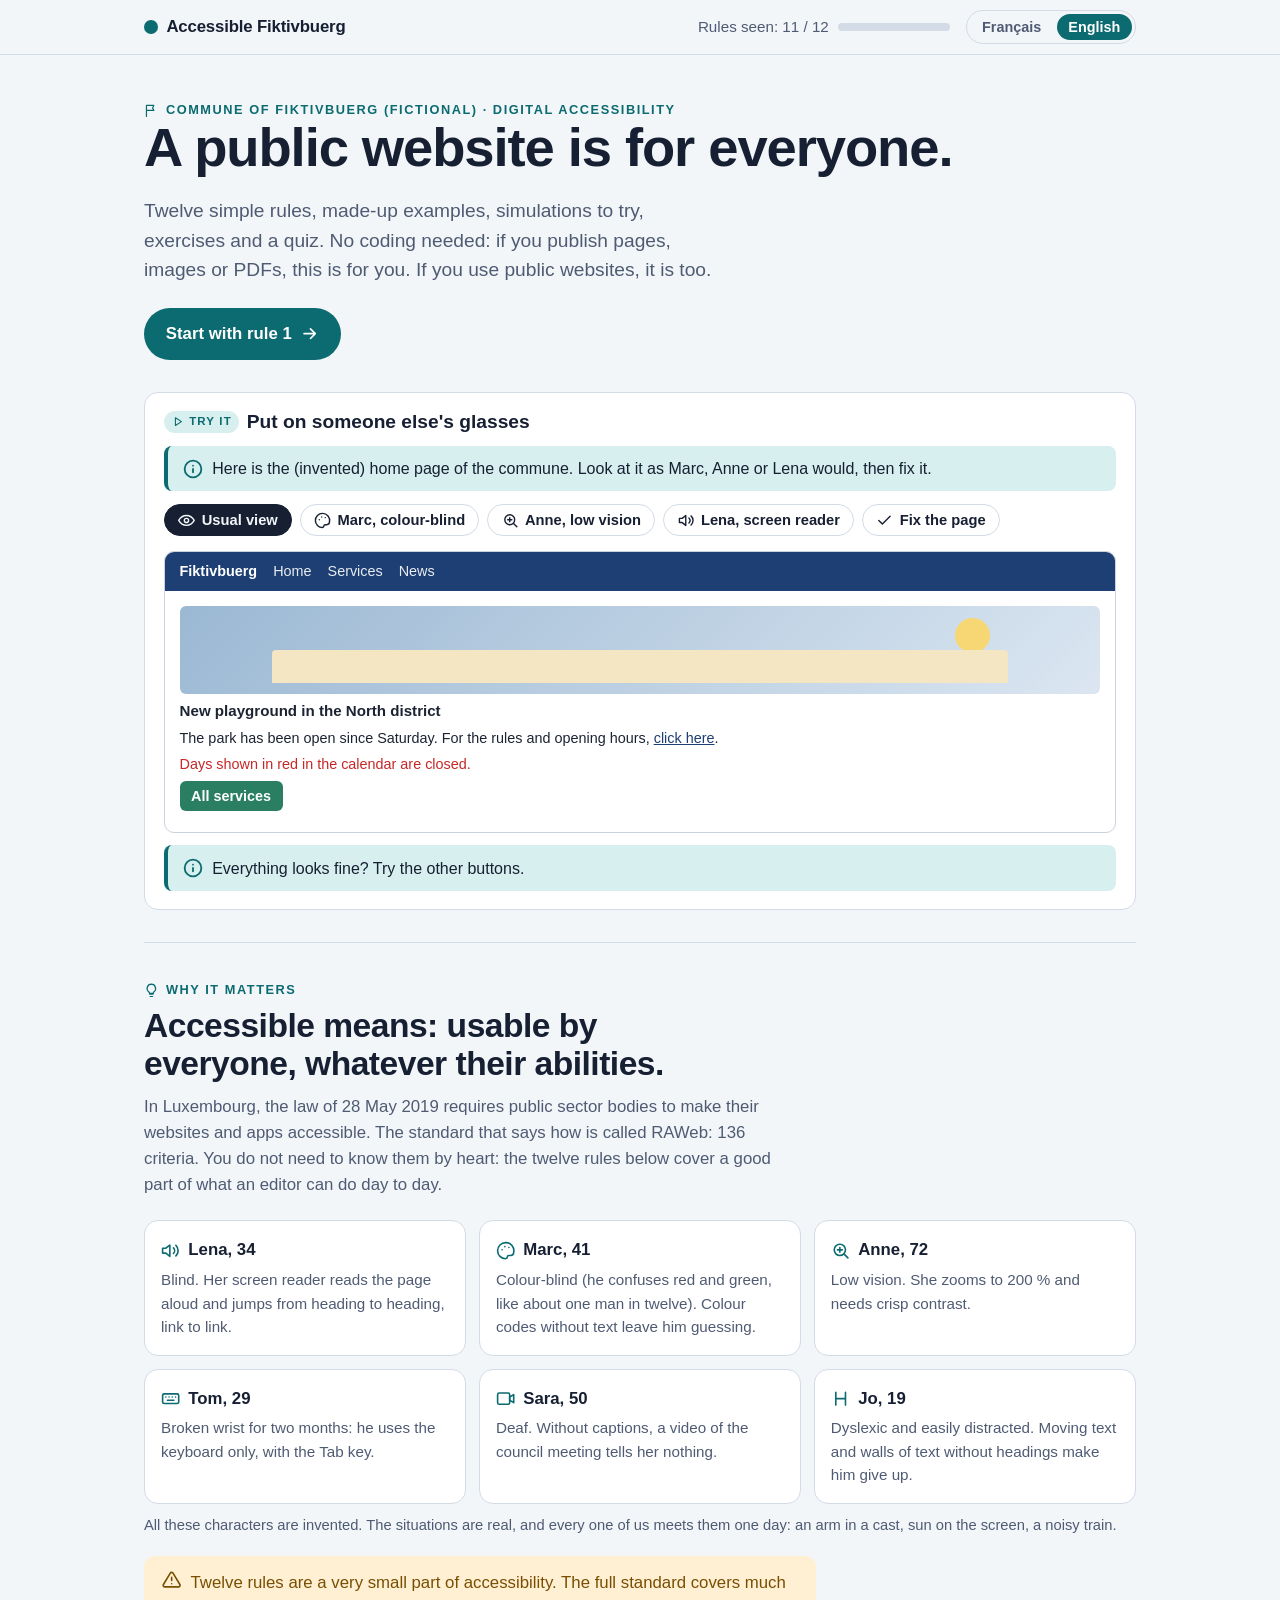
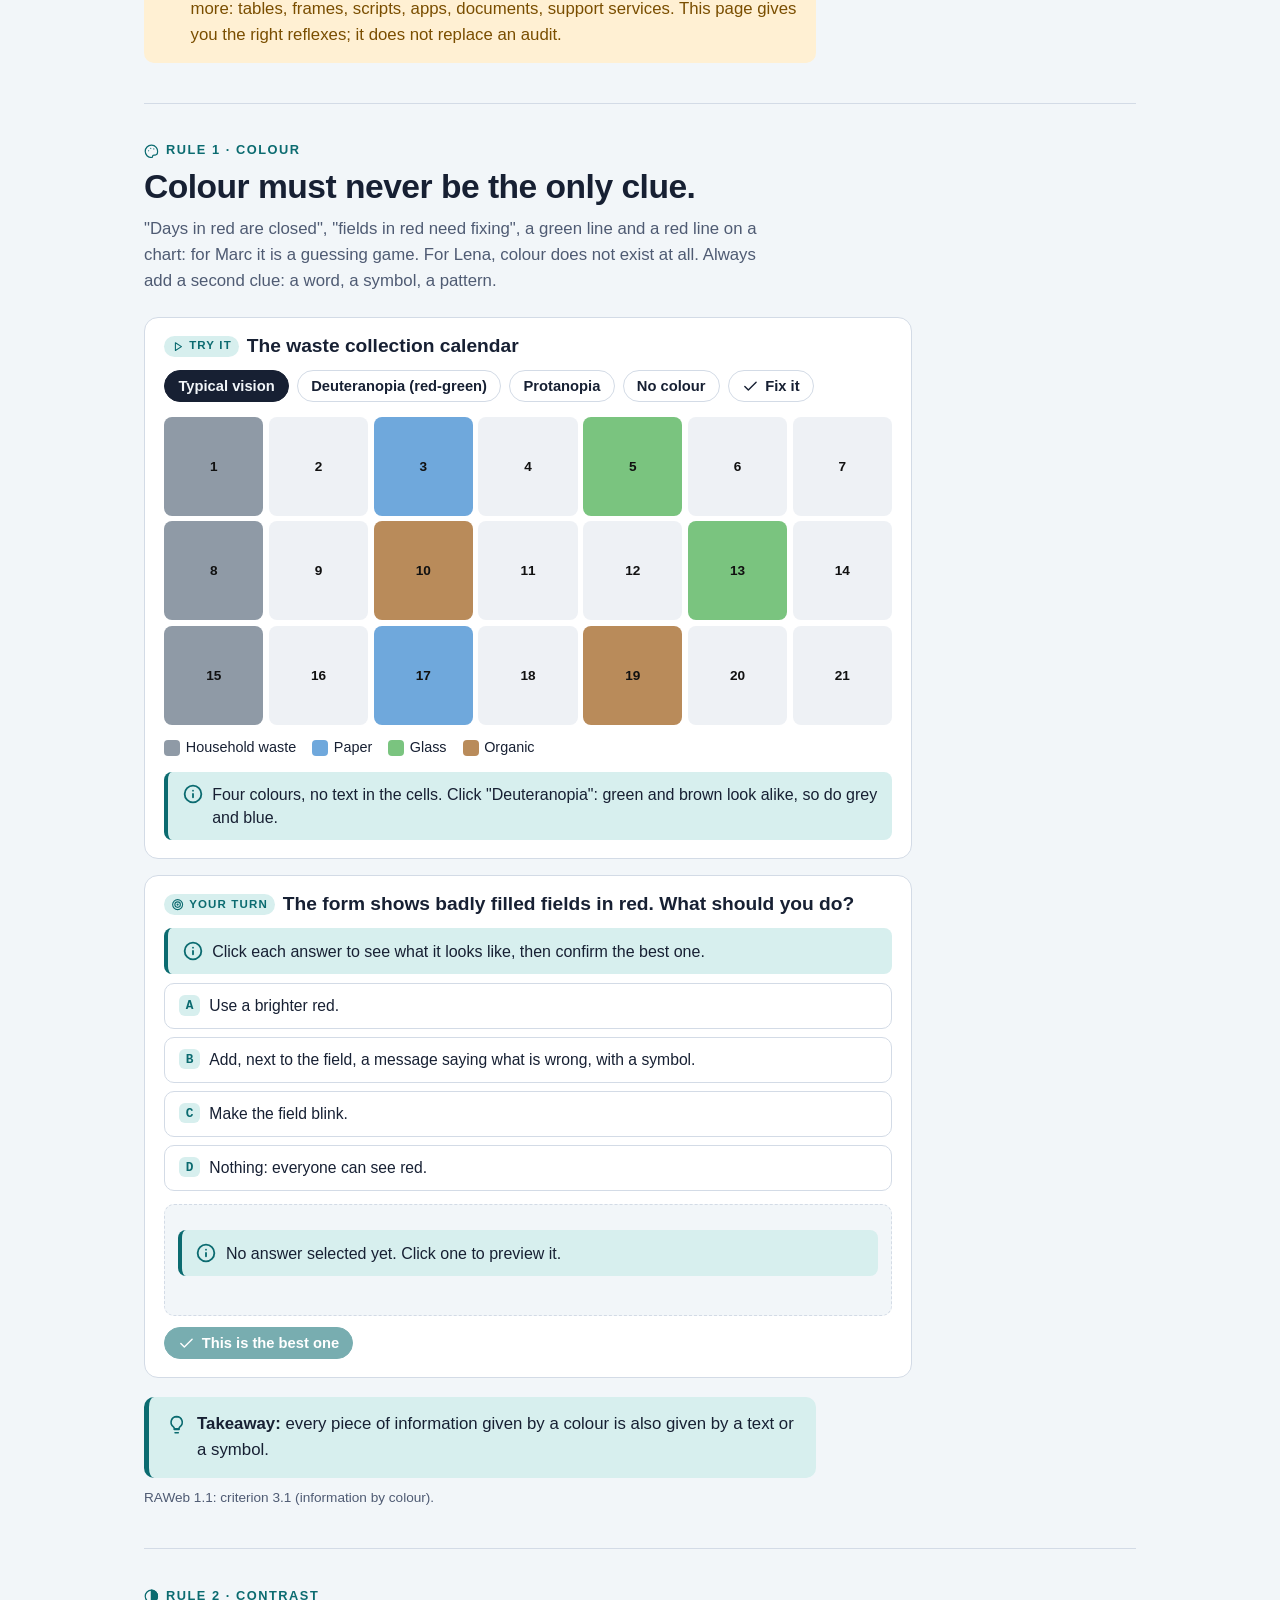
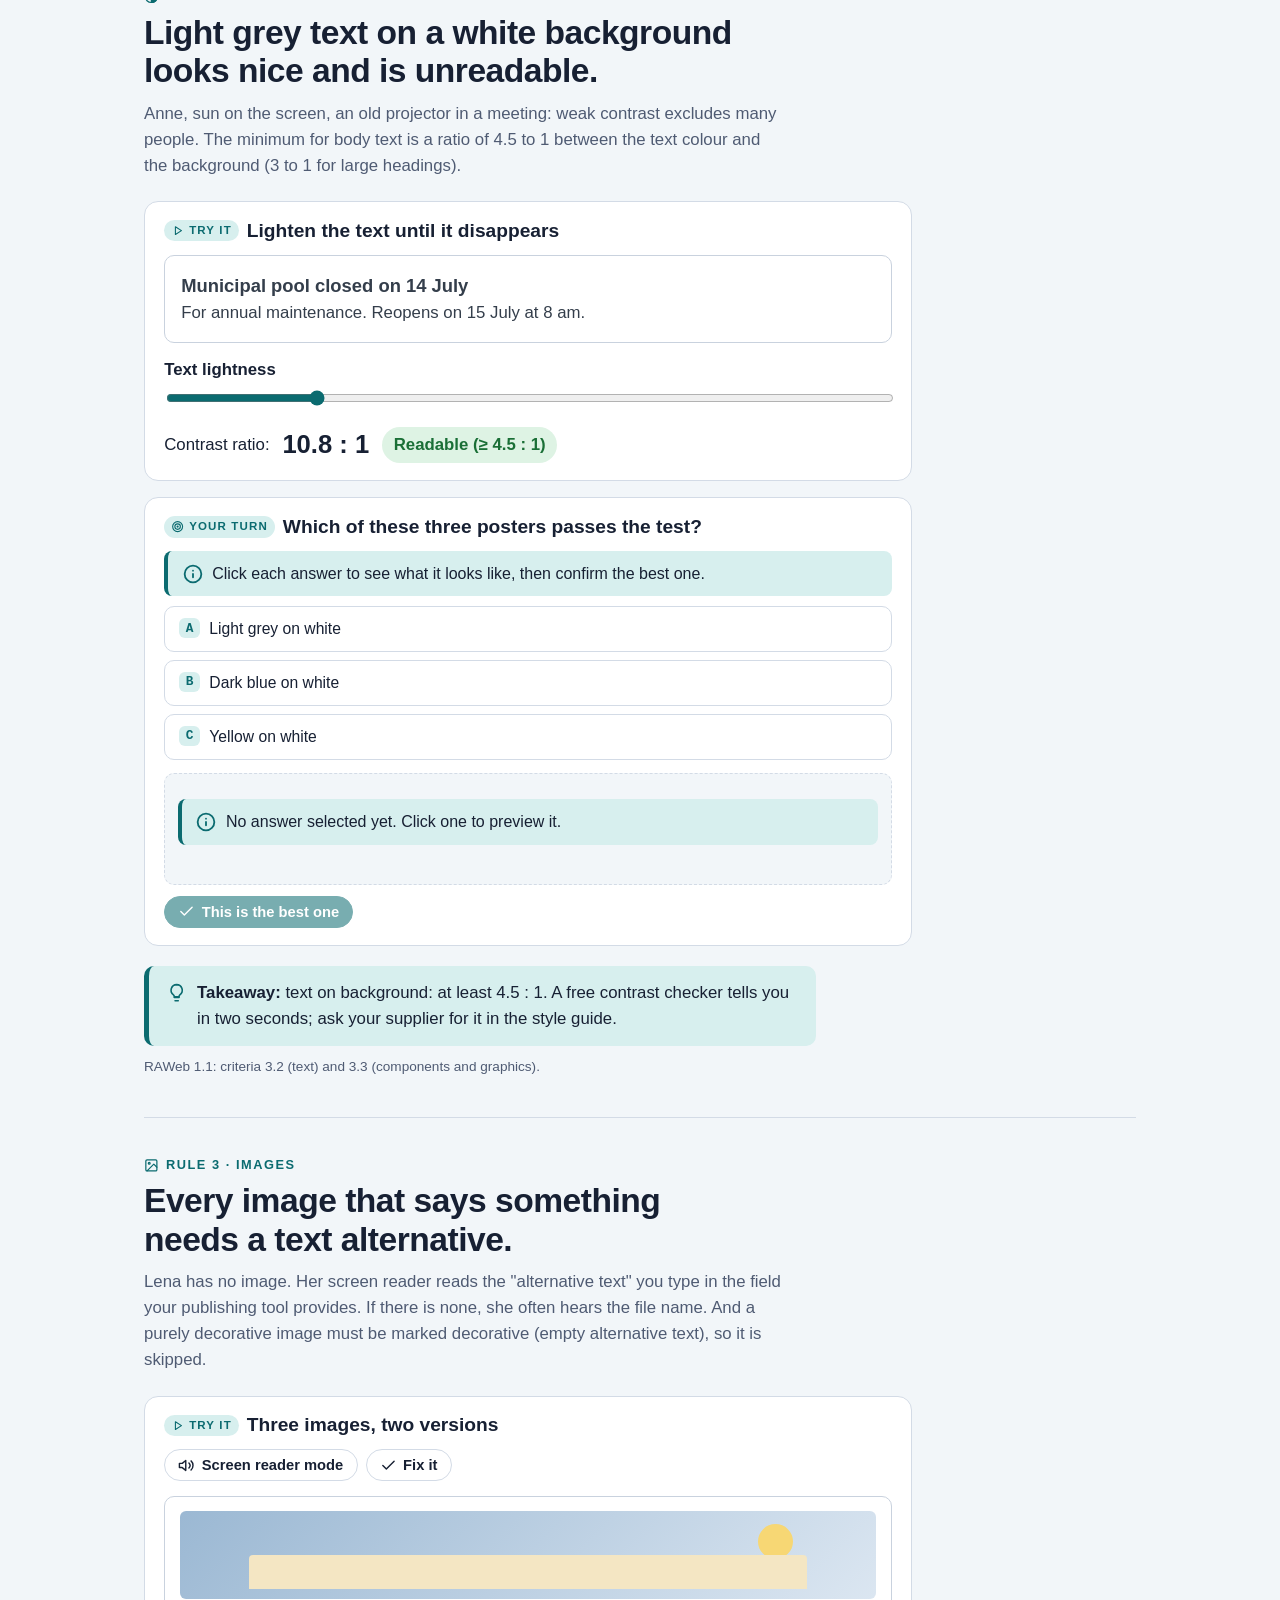
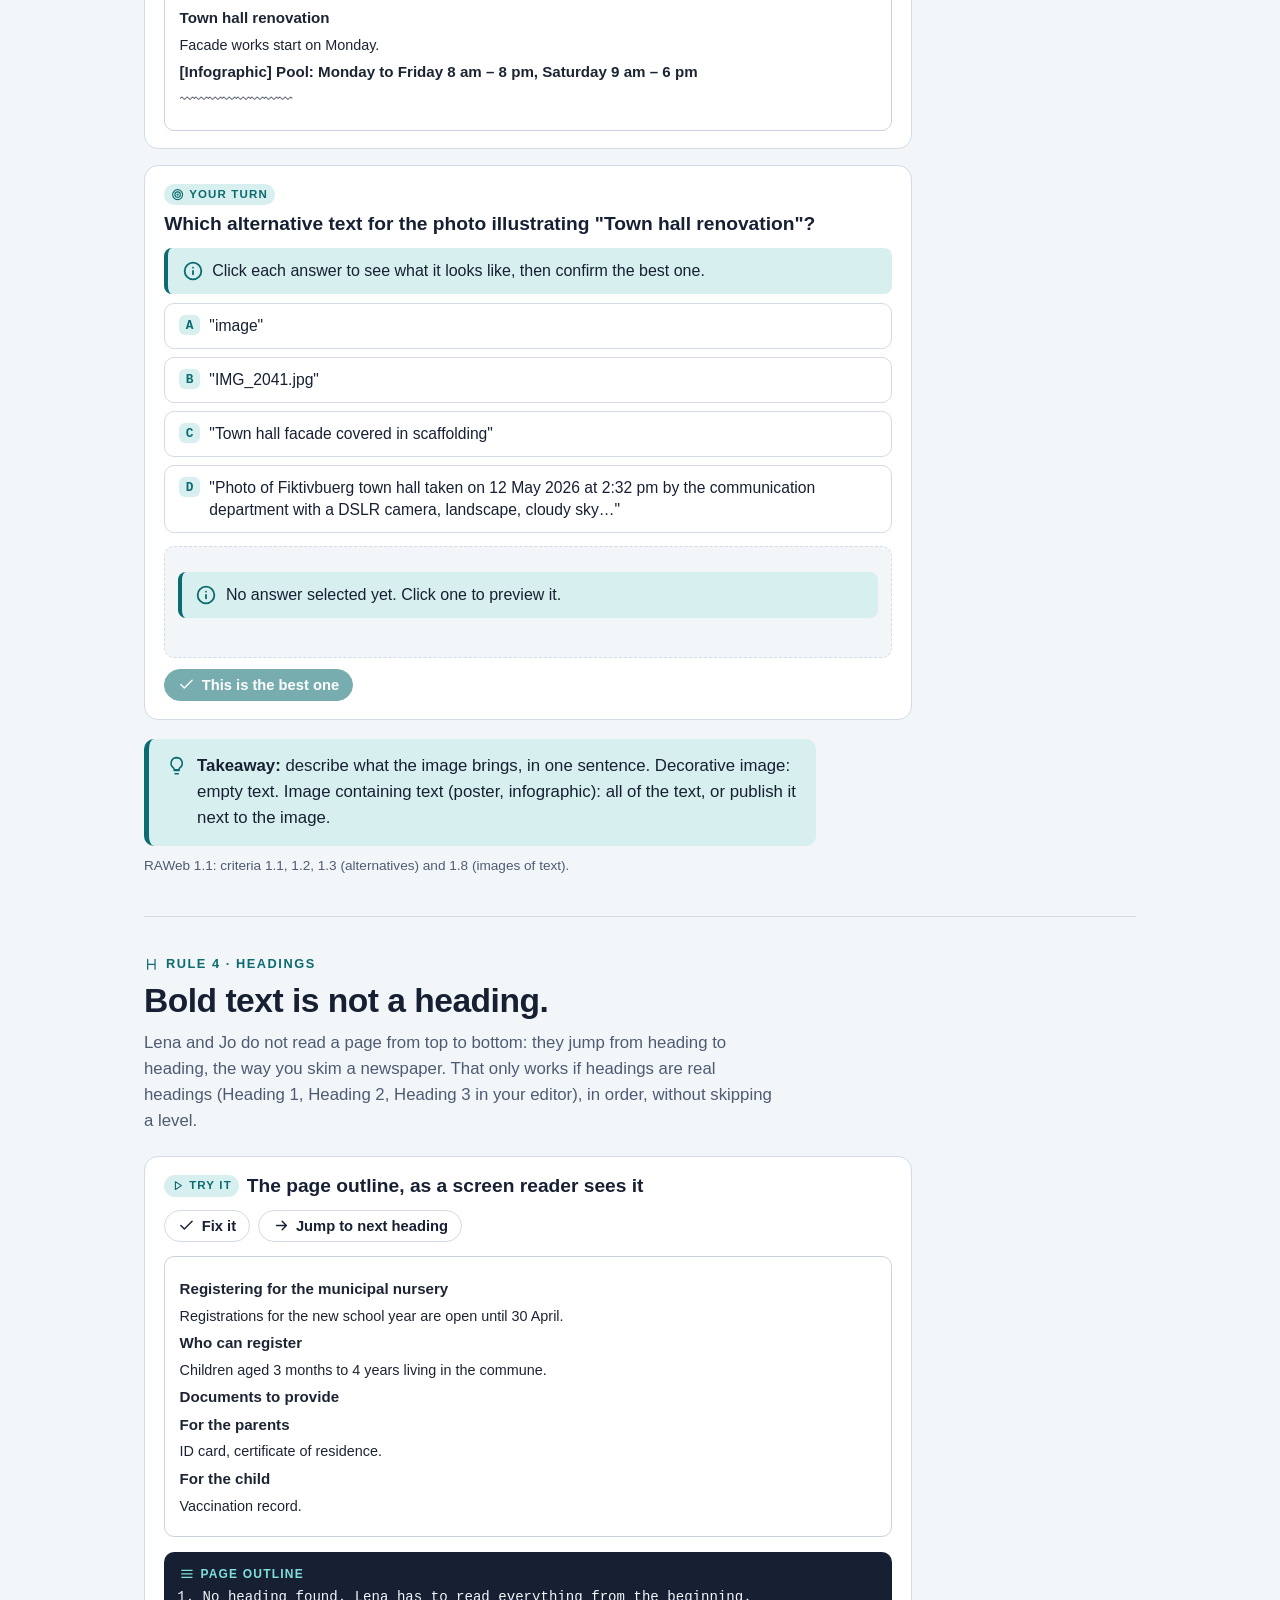
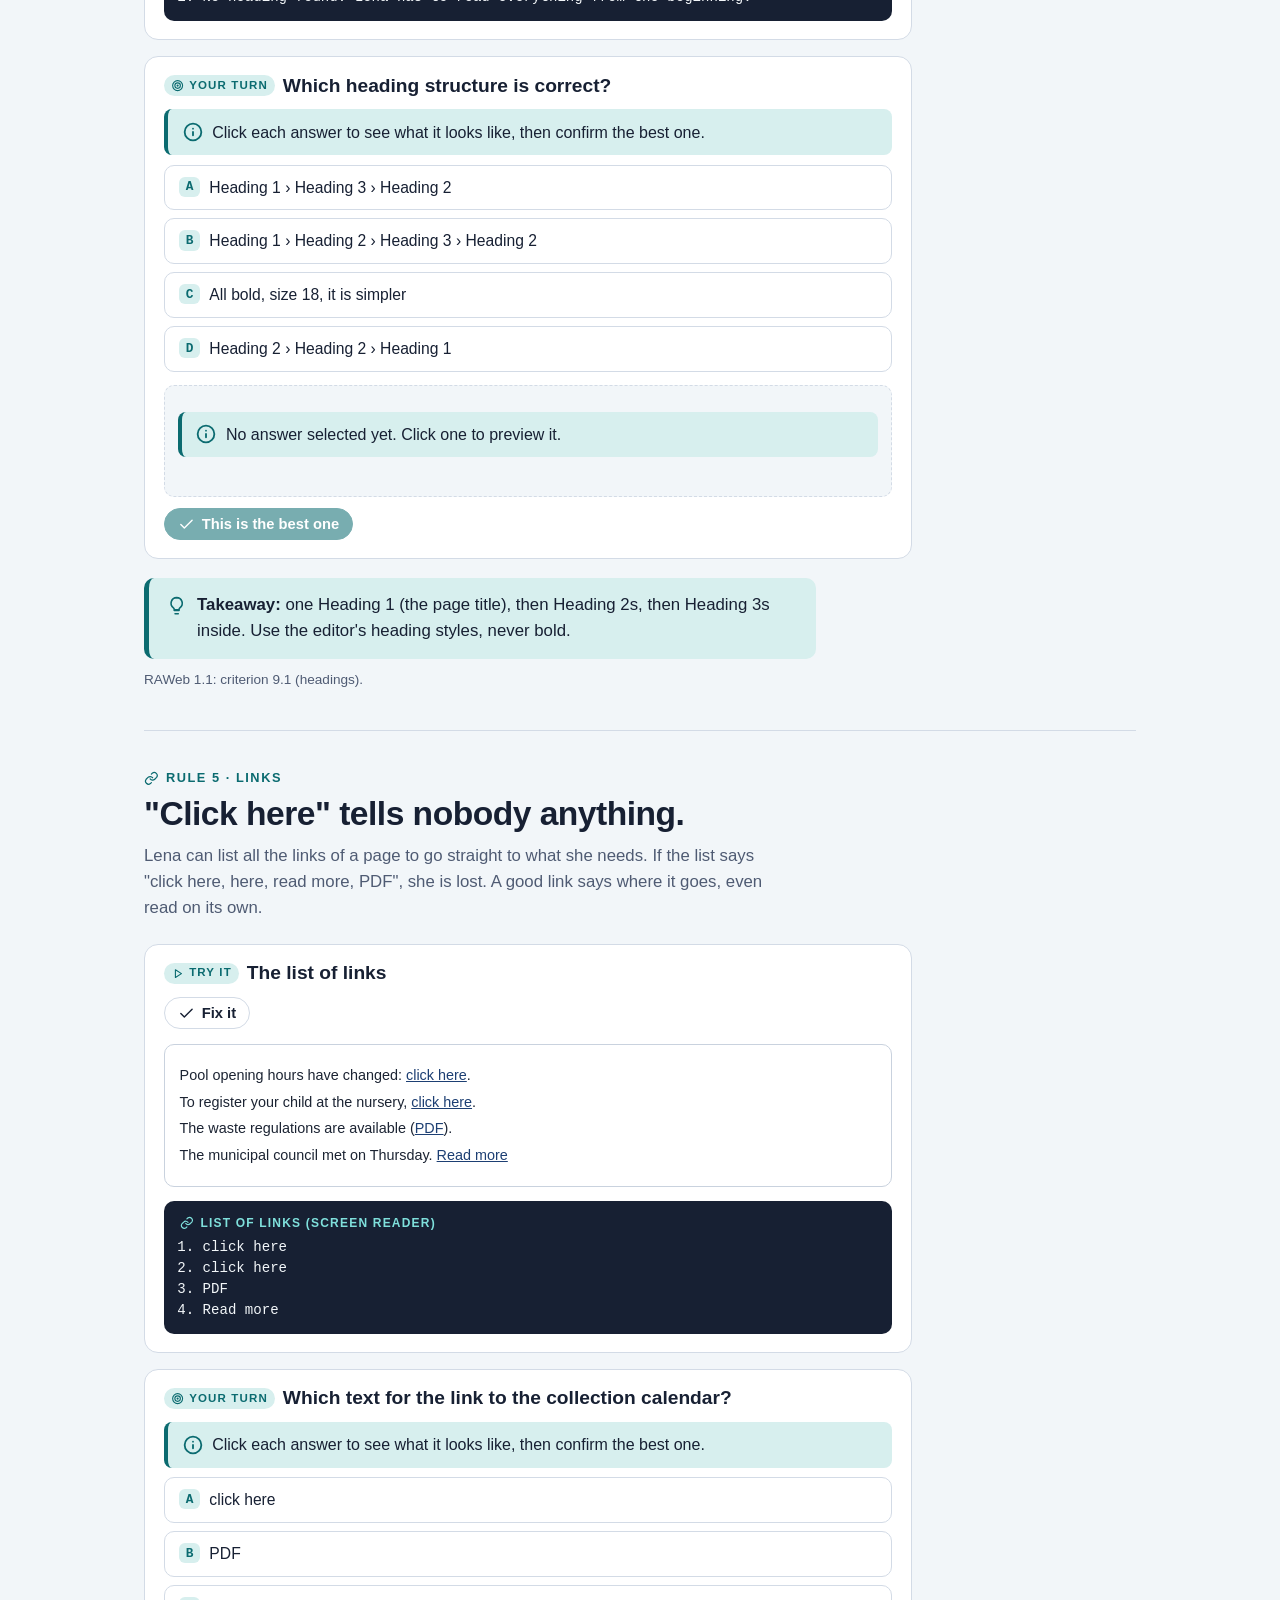
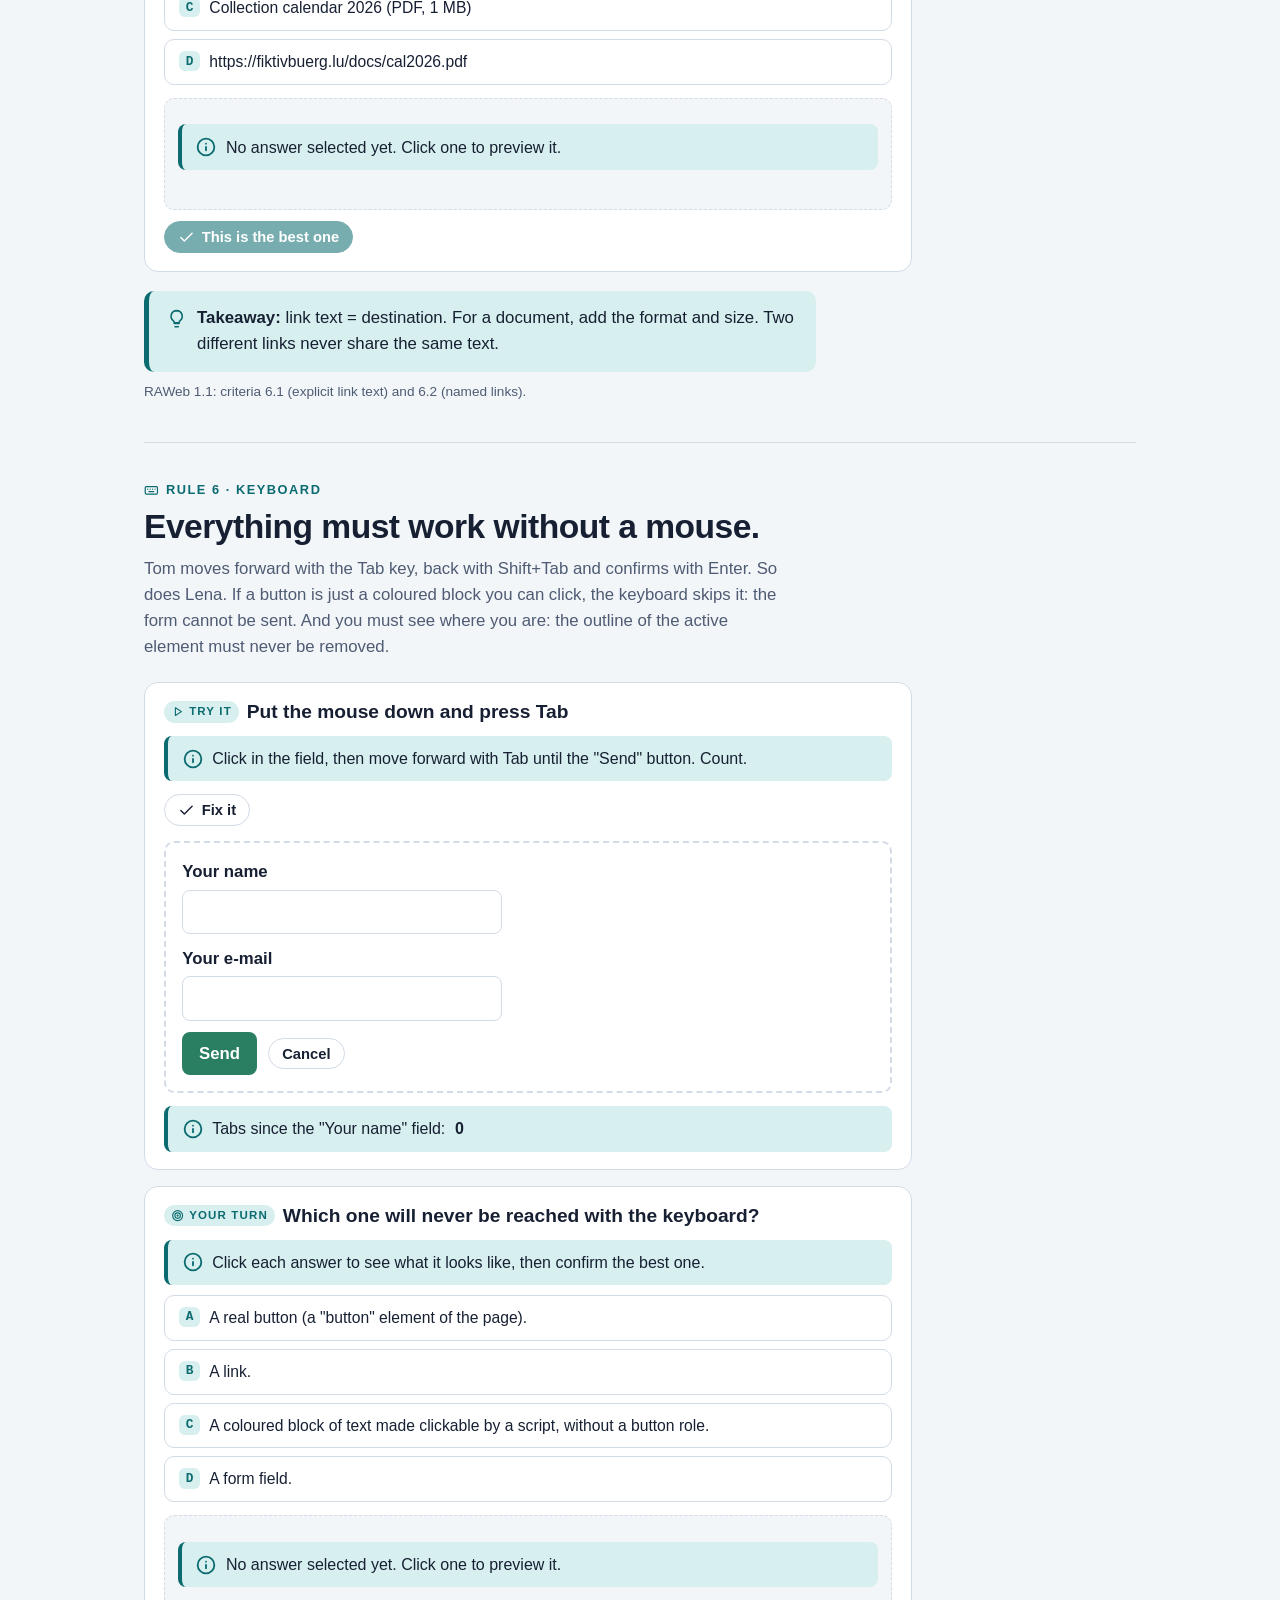
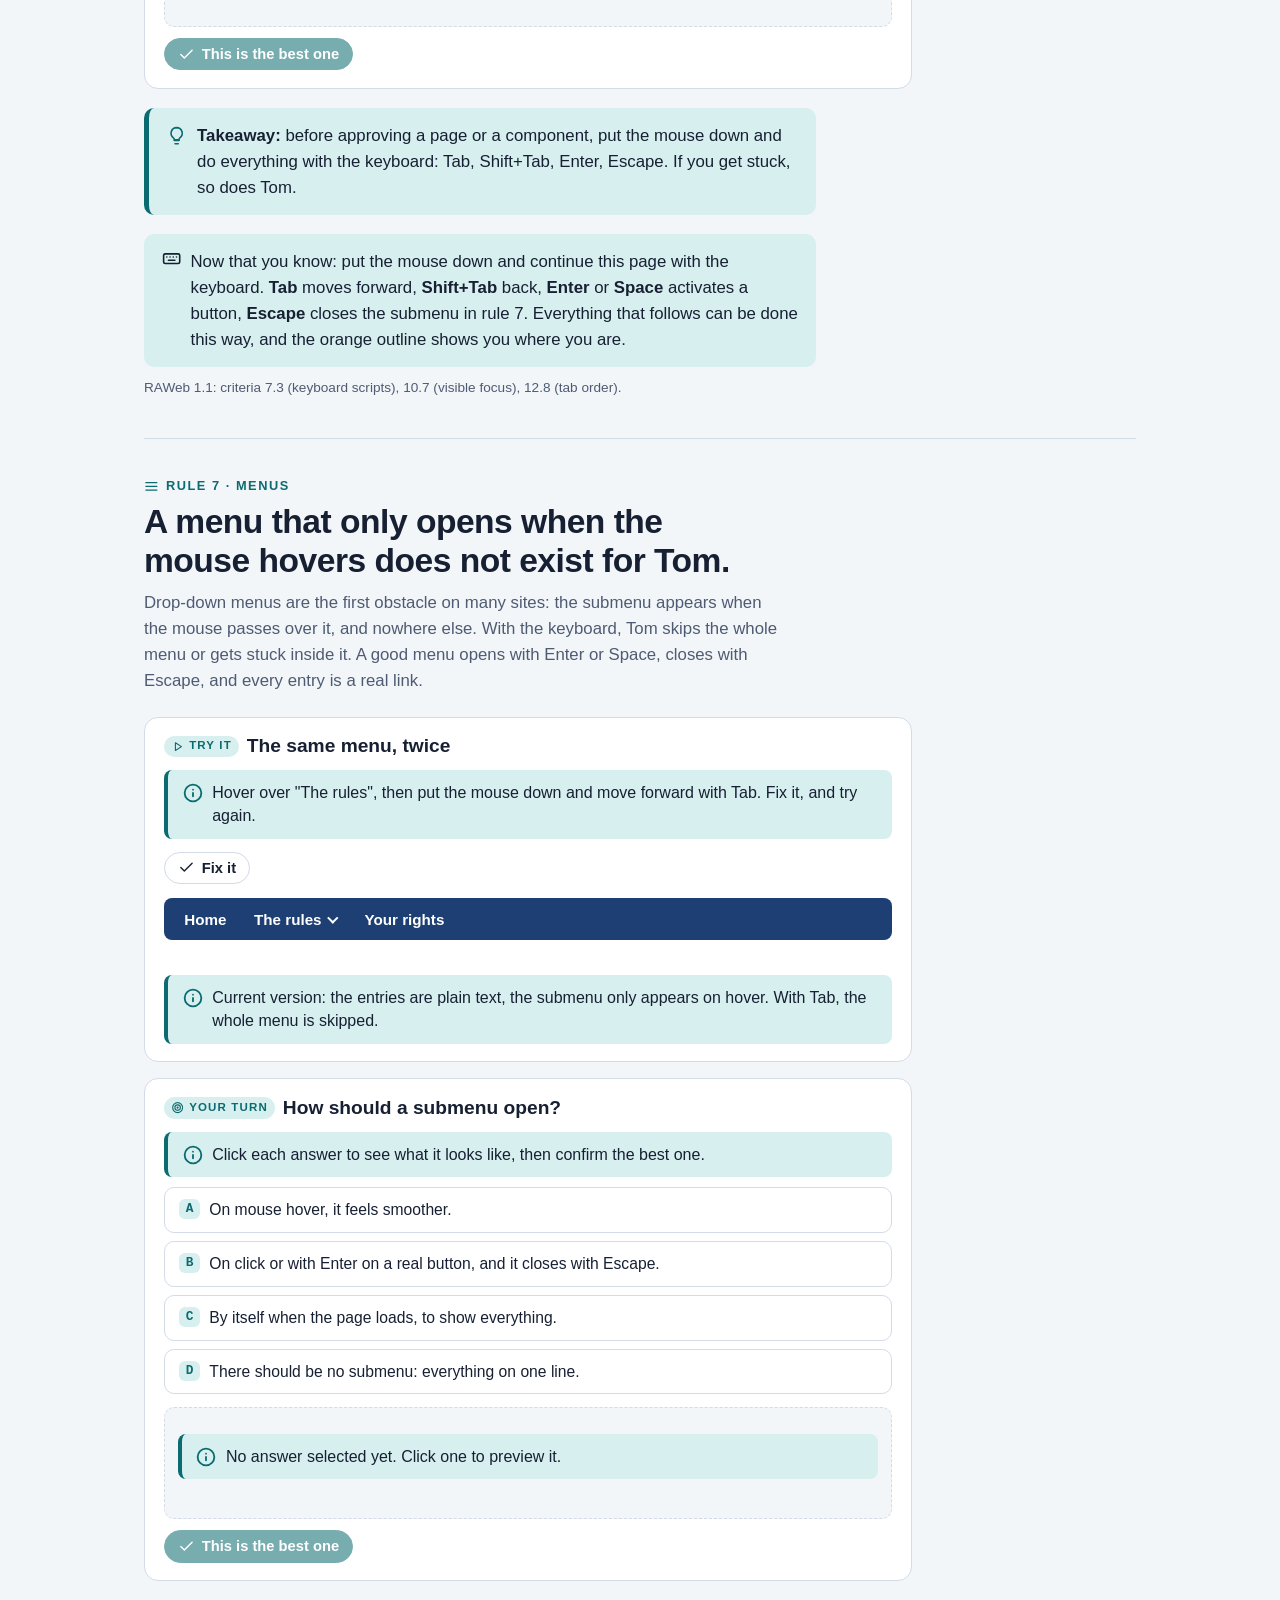
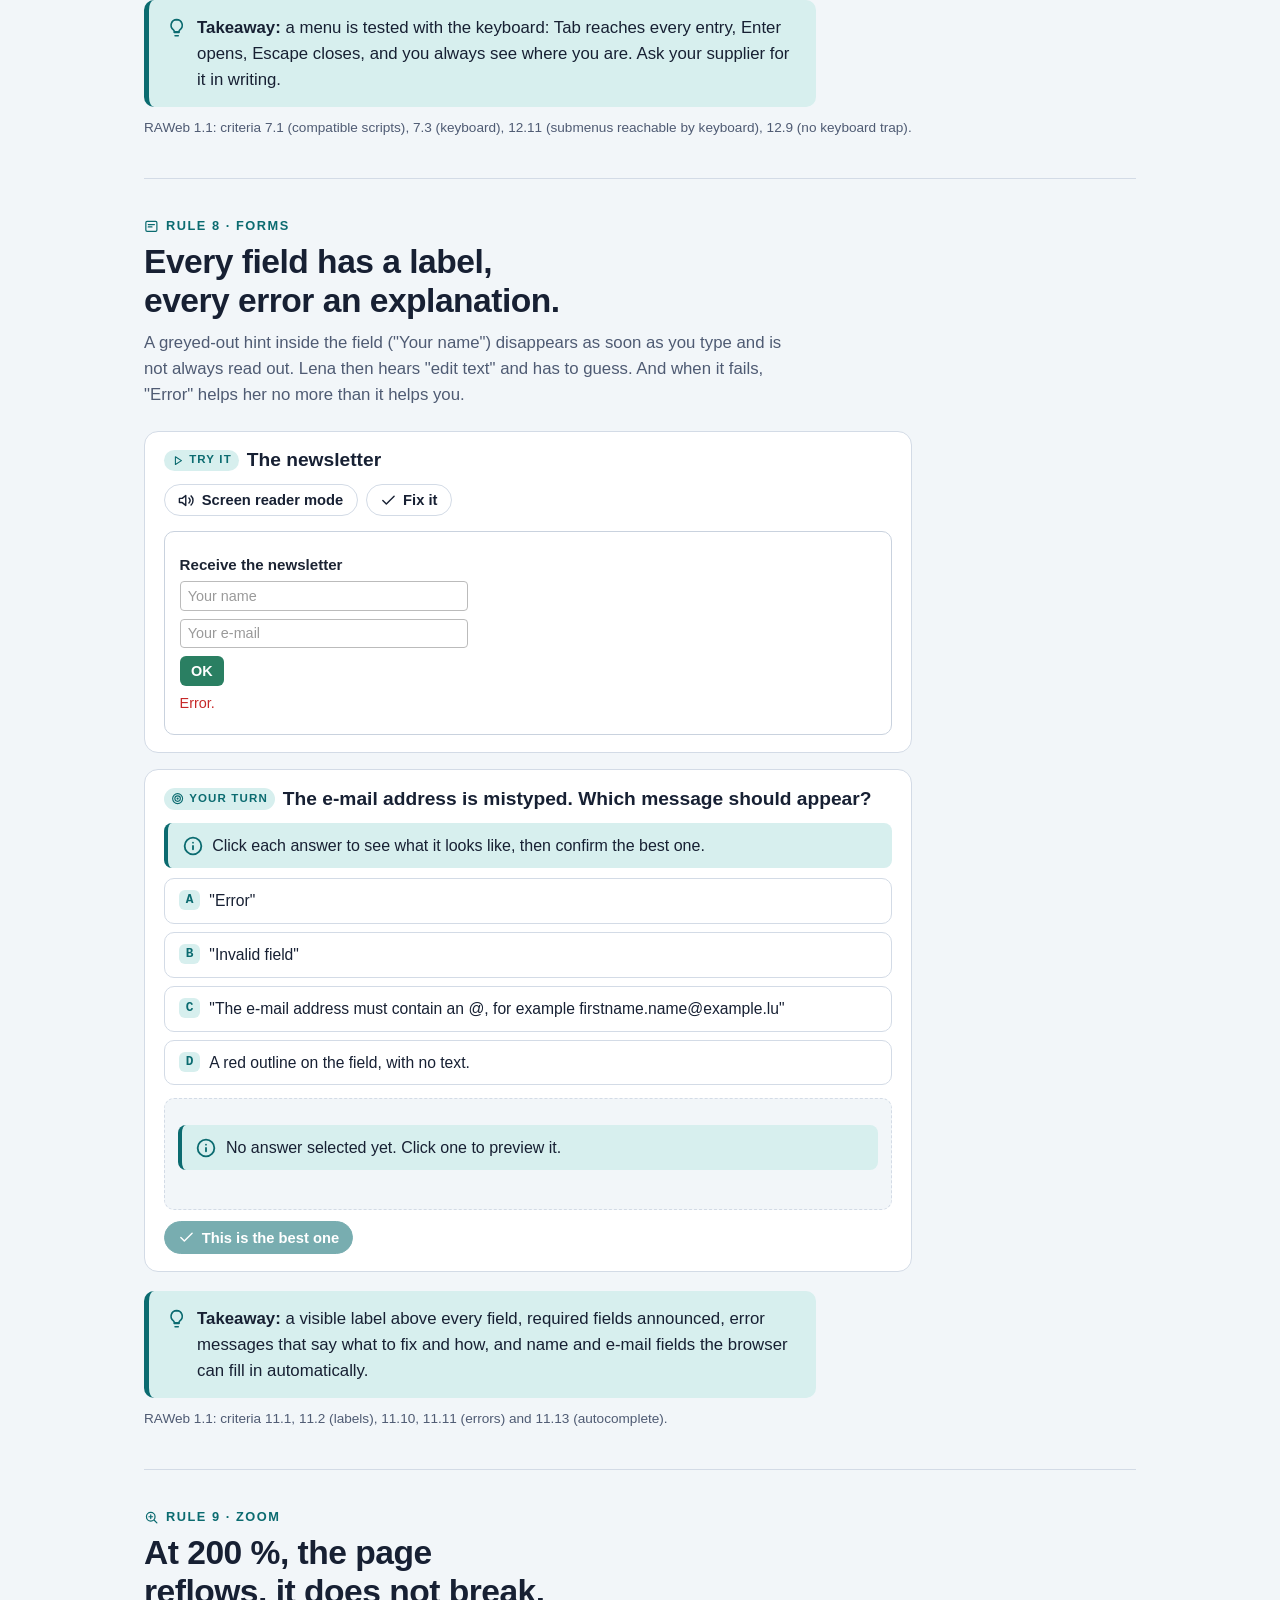
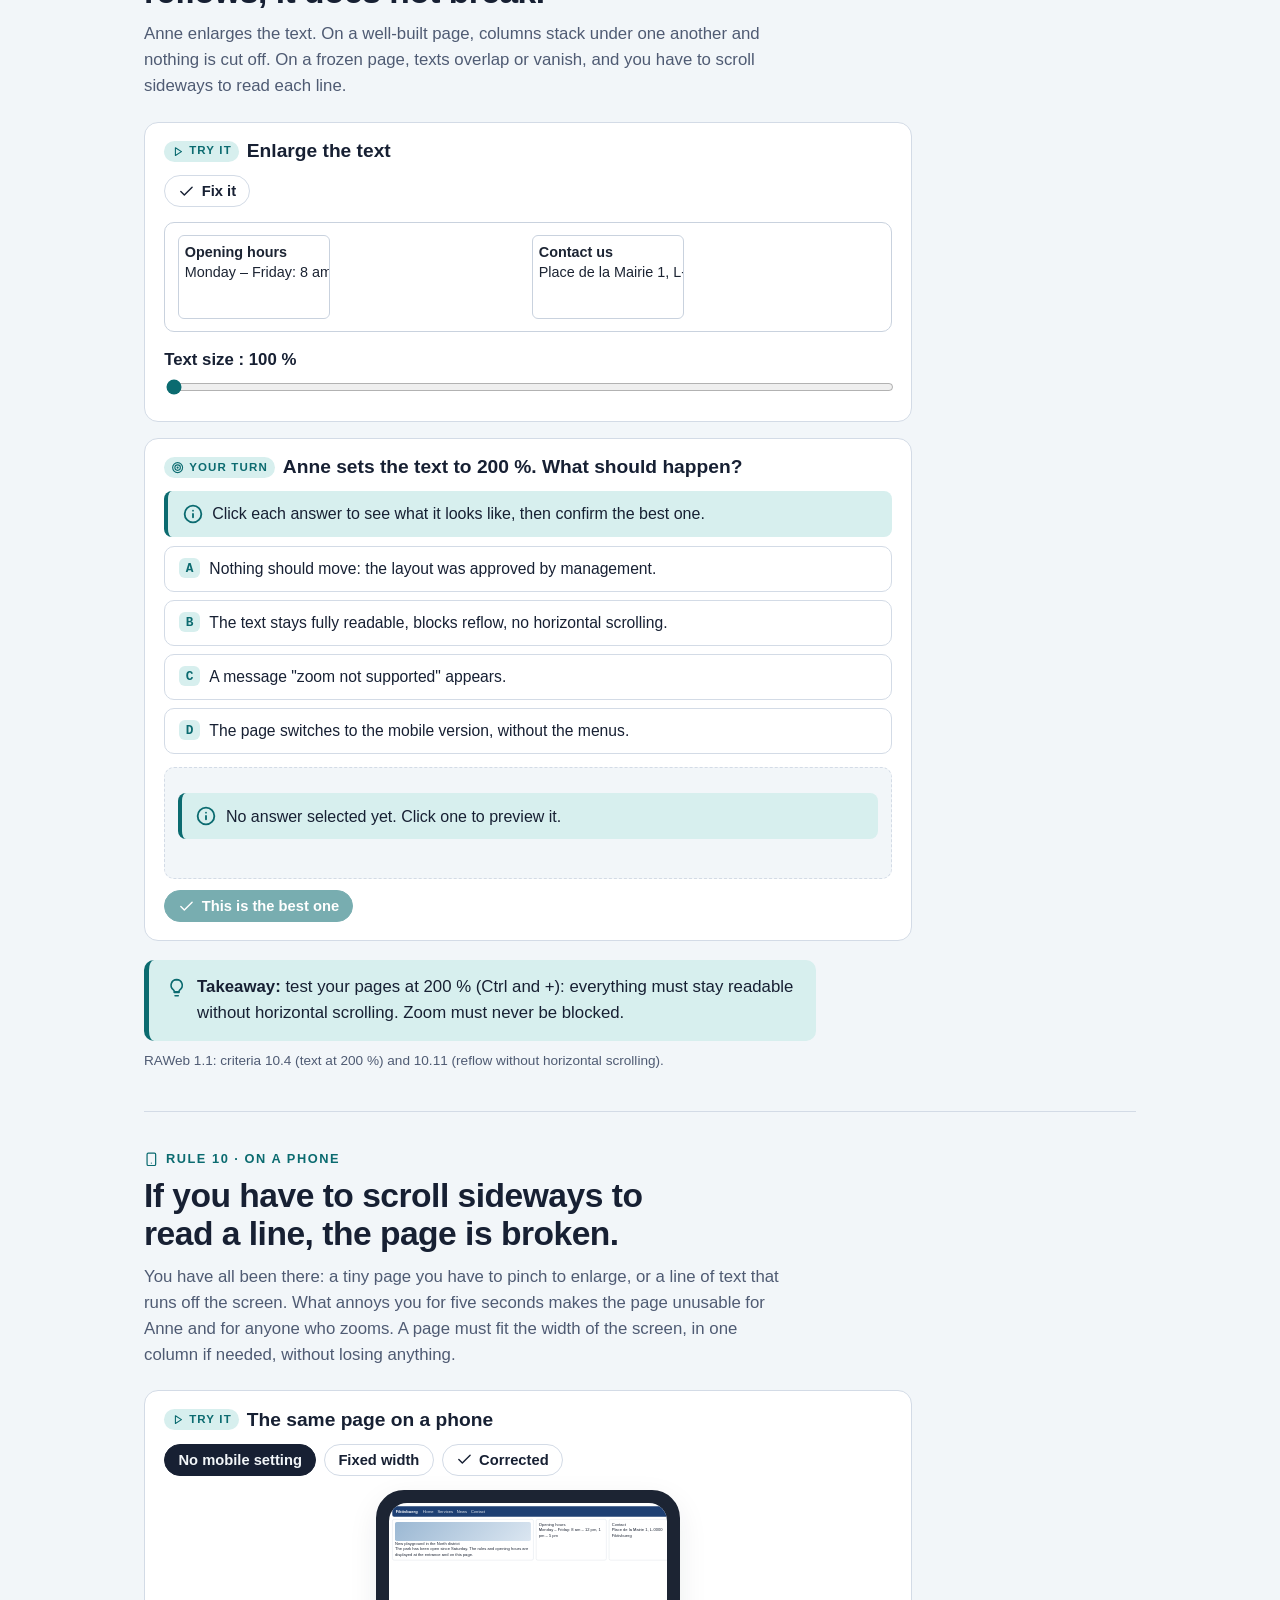
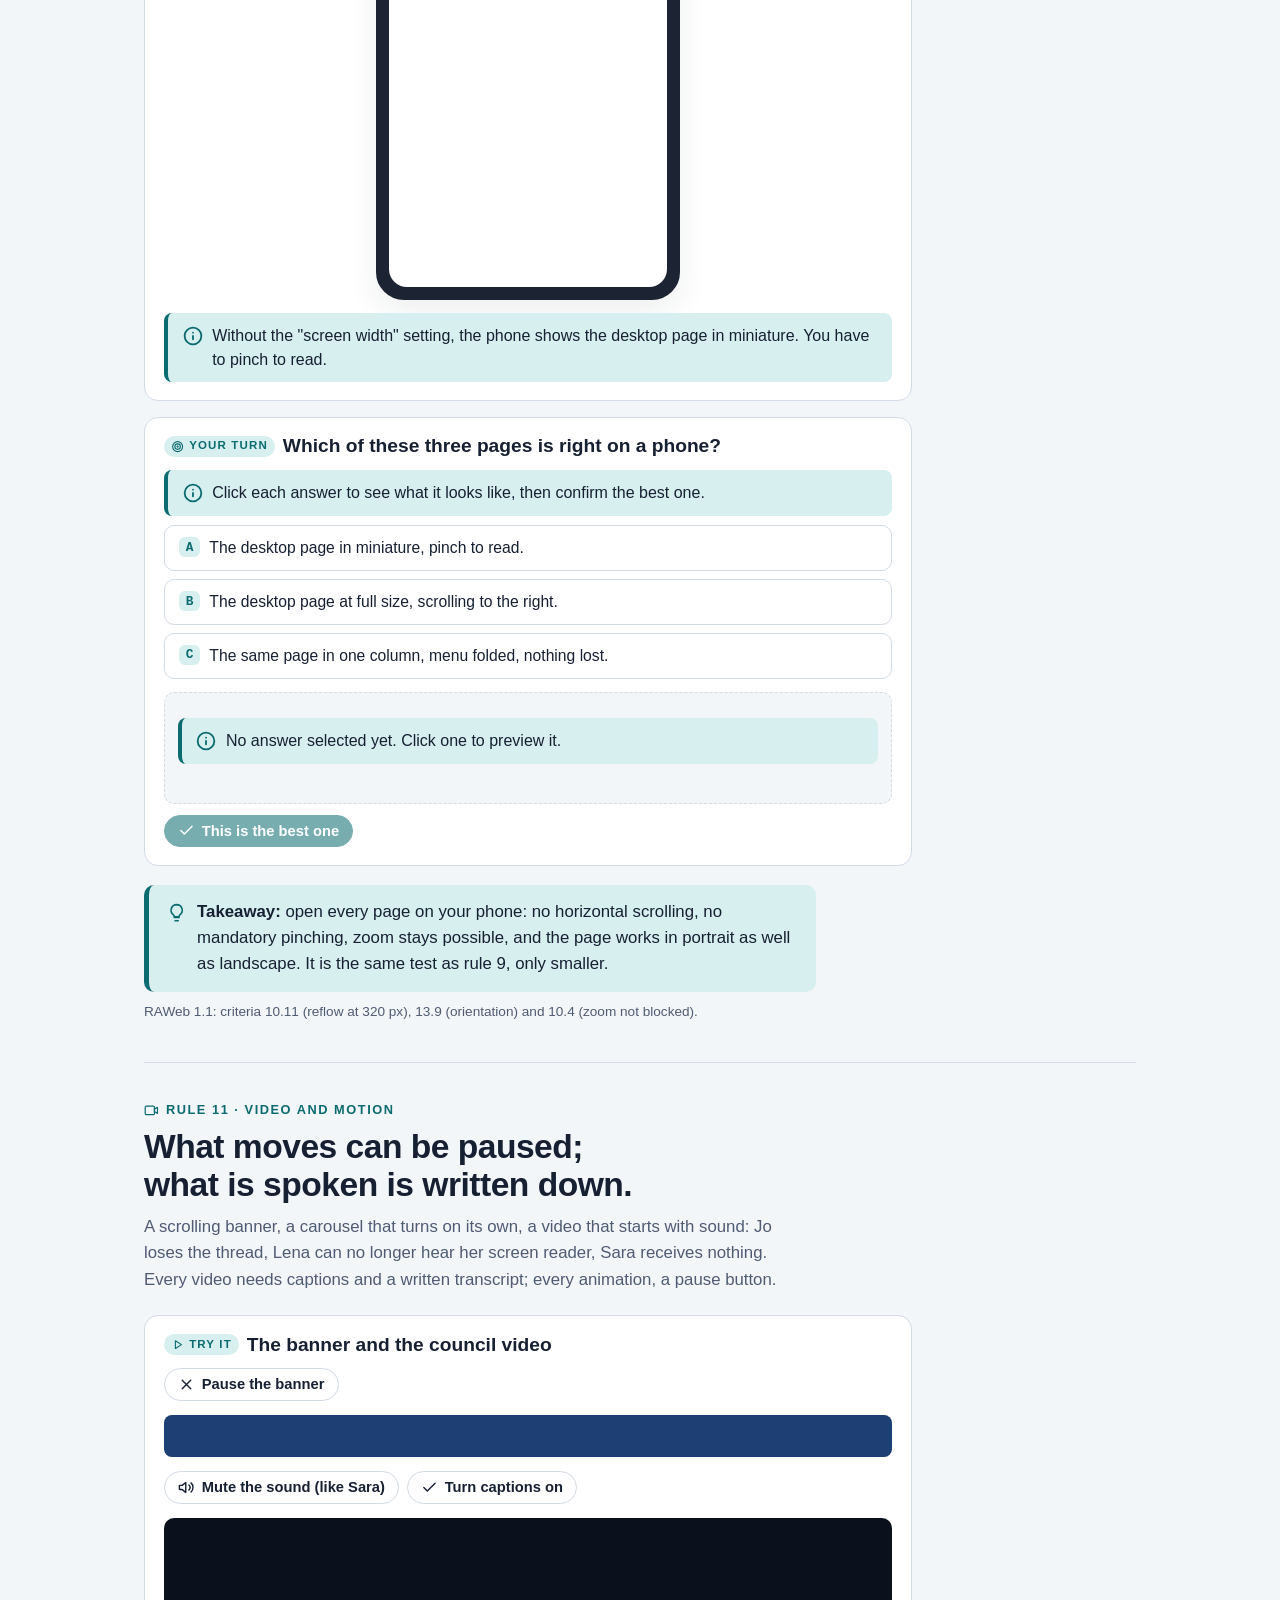
==== commit 6e0f9c8a: "Review fixes: explainer content, documentation consistency, RAAM titles Explainer: alt-text sentence" ====
--- a/explainer/index.html
+++ b/explainer/index.html
@@ -219,8 +219,8 @@
 .mnav.bad .sub{display:none}
 .mnav.bad li:hover .sub{display:grid}
 .mnav.good button[aria-expanded="true"]{background:rgba(255,255,255,.2)}
-.mnav.good .sub{position:static;margin:.3rem 0 .2rem;box-shadow:none}
-.mnav.good ul{display:block}.mnav.good ul>li{display:inline-block;vertical-align:top}.mnav.good ul>li:has(.sub:not([hidden])){display:block}
+.menu-wrap{transition:padding-bottom .15s}
+@media (prefers-reduced-motion: reduce){.menu-wrap{transition:none}}
 .mnav .chev{display:inline-block;width:.5em;height:.5em;border-right:2px solid currentColor;border-bottom:2px solid currentColor;transform:rotate(45deg);margin-left:.2em;margin-top:-.2em}
 .menu-wrap{min-height:4rem;position:relative}
 /* zoom demo */
@@ -320,7 +320,7 @@
       <button type="button" class="btn fix" id="hero-fix" aria-pressed="false"><svg class="ic" aria-hidden="true" focusable="false"><use href="#i-check"/></svg><span data-t="btn.fix">Corriger la page</span></button>
     </div>
     <div class="mini" id="hero-mini">
-      <div class="mh"><b>Fiktivbuerg</b><span>Accueil</span><span>Démarches</span><span>Actualités</span></div>
+      <div class="mh"><b>Fiktivbuerg</b><span data-t="mini.n1">Accueil</span><span data-t="mini.n2">Démarches</span><span data-t="mini.n3">Actualités</span></div>
       <div class="mb">
         <span class="ph" aria-hidden="true"></span>
         <p class="bold" data-t="mini.title">Nouveau parc de jeux au quartier Nord</p>
@@ -400,7 +400,7 @@
     </div>
   </div>
   <div class="takeaway"><svg class="ic" aria-hidden="true" focusable="false"><use href="#i-bulb"/></svg><div><strong data-t="tk.b">À retenir :</strong> <span data-t="r1.tk">chaque information donnée par une couleur est aussi donnée par un texte ou un symbole.</span></div></div>
-  <p class="ref" data-t="r1.ref">RAWeb 1.1 : critères 3.1 (information par la couleur) et 3.2 (contraste).</p>
+  <p class="ref" data-t="r1.ref">RAWeb 1.1 : critère 3.1 (information par la couleur).</p>
 </section>
 
 <!-- RULE 2 : contrast -->
@@ -445,7 +445,7 @@
   <div class="rule-head">
     <p class="eyebrow"><svg class="ic" aria-hidden="true" focusable="false"><use href="#i-image"/></svg><span data-t="r3.eyebrow">Règle 3 · Images</span></p>
     <h2 data-t="r3.h">Chaque image qui dit quelque chose a besoin d'un texte de remplacement.</h2>
-    <p class="why" data-t="r3.why">Lena n'a pas d'image. Son lecteur d'écran lit le « texte alternatif » que vous saisissez dans le champ prévu par votre outil de publication. S'il est vide, elle entend le nom du fichier. Et une image purement décorative doit avoir un texte alternatif vide, pour être sautée.</p>
+    <p class="why" data-t="r3.why">Lena n'a pas d'image. Son lecteur d'écran lit le « texte alternatif » que vous saisissez dans le champ prévu par votre outil de publication. S'il n'y en a pas, elle entend souvent le nom du fichier. Et une image purement décorative doit être déclarée décorative (texte alternatif vide), pour être sautée.</p>
   </div>
   <div class="grid2">
     <div class="card">
@@ -537,7 +537,7 @@
     </div>
   </div>
   <div class="takeaway"><svg class="ic" aria-hidden="true" focusable="false"><use href="#i-bulb"/></svg><div><strong data-t="tk.b">À retenir :</strong> <span data-t="r4.tk">un seul Titre 1 (le titre de la page), puis des Titre 2, puis des Titre 3 à l'intérieur. Utilisez les styles de titre de l'éditeur, jamais le gras.</span></div></div>
-  <p class="ref" data-t="r4.ref">RAWeb 1.1 : critère 9.1 (titres) et 9.3 (listes).</p>
+  <p class="ref" data-t="r4.ref">RAWeb 1.1 : critère 9.1 (titres).</p>
 </section>
 
 <!-- RULE 5 : links -->
@@ -678,7 +678,7 @@
     </div>
   </div>
   <div class="takeaway"><svg class="ic" aria-hidden="true" focusable="false"><use href="#i-bulb"/></svg><div><strong data-t="tk.b">À retenir :</strong> <span data-t="r7.tk">un menu se teste au clavier : Tab atteint chaque entrée, Entrée ouvre, Échap ferme, et on voit toujours où l'on est. Demandez-le noir sur blanc à votre prestataire.</span></div></div>
-  <p class="ref" data-t="r7.ref">RAWeb 1.1 : critères 7.1 (scripts compatibles), 7.3 (clavier), 12.2 (menu identique sur chaque page), 12.6 (zones atteignables).</p>
+  <p class="ref" data-t="r7.ref">RAWeb 1.1 : critères 7.1 (scripts compatibles), 7.3 (clavier), 12.11 (sous-menus atteignables au clavier), 12.9 (pas de piège au clavier).</p>
 </section>
 
 <!-- RULE 8 : forms -->
@@ -725,7 +725,7 @@
       </div>
     </div>
   </div>
-  <div class="takeaway"><svg class="ic" aria-hidden="true" focusable="false"><use href="#i-bulb"/></svg><div><strong data-t="tk.b">À retenir :</strong> <span data-t="r8.tk">une étiquette visible au-dessus de chaque champ, les champs obligatoires annoncés, et des messages d'erreur qui disent quoi corriger et comment.</span></div></div>
+  <div class="takeaway"><svg class="ic" aria-hidden="true" focusable="false"><use href="#i-bulb"/></svg><div><strong data-t="tk.b">À retenir :</strong> <span data-t="r8.tk">une étiquette visible au-dessus de chaque champ, les champs obligatoires annoncés, des messages d'erreur qui disent quoi corriger et comment, et des champs nom et e-mail que le navigateur peut remplir automatiquement.</span></div></div>
   <p class="ref" data-t="r8.ref">RAWeb 1.1 : critères 11.1, 11.2 (étiquettes), 11.10, 11.11 (erreurs) et 11.13 (saisie automatique).</p>
 </section>
 
@@ -766,7 +766,7 @@
     </div>
   </div>
   <div class="takeaway"><svg class="ic" aria-hidden="true" focusable="false"><use href="#i-bulb"/></svg><div><strong data-t="tk.b">À retenir :</strong> <span data-t="r9.tk">testez vos pages à 200 % (Ctrl et +) : tout doit rester lisible sans faire défiler horizontalement. Le zoom ne doit jamais être bloqué.</span></div></div>
-  <p class="ref" data-t="r9.ref">RAWeb 1.1 : critères 10.4 (texte à 200 %) et 10.12 (espacement du texte).</p>
+  <p class="ref" data-t="r9.ref">RAWeb 1.1 : critères 10.4 (texte à 200 %) et 10.11 (réorganisation sans défilement horizontal).</p>
 </section>
 
 <!-- RULE 10 : phone -->
@@ -774,7 +774,7 @@
   <div class="rule-head">
     <p class="eyebrow"><svg class="ic" aria-hidden="true" focusable="false"><use href="#i-phone"/></svg><span data-t="r10.eyebrow">Règle 10 · Sur un téléphone</span></p>
     <h2 data-t="r10.h">Si vous devez faire défiler à droite pour lire une ligne, la page est cassée.</h2>
-    <p class="why" data-t="r10.why">Vous l'avez tous vécu : une page minuscule qu'il faut pincer pour agrandir, ou une ligne de texte qui continue hors de l'écran. Ce qui vous agace cinq secondes rend la page inutilisable pour Anne et pour Tom. Une page doit tenir dans la largeur de l'écran, sur une colonne s'il le faut, sans rien perdre.</p>
+    <p class="why" data-t="r10.why">Vous l'avez tous vécu : une page minuscule qu'il faut pincer pour agrandir, ou une ligne de texte qui continue hors de l'écran. Ce qui vous agace cinq secondes rend la page inutilisable pour Anne et pour tous ceux qui zooment. Une page doit tenir dans la largeur de l'écran, sur une colonne s'il le faut, sans rien perdre.</p>
   </div>
   <div class="grid2">
     <div class="card">
@@ -809,7 +809,7 @@
       </div>
     </div>
   </div>
-  <div class="takeaway"><svg class="ic" aria-hidden="true" focusable="false"><use href="#i-bulb"/></svg><div><strong data-t="tk.b">À retenir :</strong> <span data-t="r10.tk">ouvrez chaque page sur votre téléphone : pas de défilement horizontal, pas de pincement obligatoire, et le zoom reste possible. C'est le même test que la règle 9, en plus petit.</span></div></div>
+  <div class="takeaway"><svg class="ic" aria-hidden="true" focusable="false"><use href="#i-bulb"/></svg><div><strong data-t="tk.b">À retenir :</strong> <span data-t="r10.tk">ouvrez chaque page sur votre téléphone : pas de défilement horizontal, pas de pincement obligatoire, le zoom reste possible, et la page marche aussi bien en portrait qu'en paysage. C'est le même test que la règle 9, en plus petit.</span></div></div>
   <p class="ref" data-t="r10.ref">RAWeb 1.1 : critères 10.11 (réorganisation à 320 px), 13.9 (orientation) et 10.4 (zoom non bloqué).</p>
 </section>
 
@@ -826,14 +826,14 @@
       <div class="toolbar">
         <button type="button" class="btn" id="tk-pause" aria-pressed="false"><span data-t="tk.pause">Mettre le bandeau en pause</span></button>
       </div>
-      <div class="ticker" id="ticker" aria-hidden="true"><span>Fermeture exceptionnelle de la mairie le 15 août · Inscriptions à la crèche jusqu'au 30 avril · Piscine fermée le 14 juillet · </span></div>
+      <div class="ticker" id="ticker" aria-hidden="true"><span data-t="tk.text">Fermeture exceptionnelle de la mairie le 15 août · Inscriptions à la crèche jusqu'au 30 avril · Piscine fermée le 14 juillet · </span></div>
       <div class="toolbar" style="margin-top:.9rem">
         <button type="button" class="btn" id="vd-mute" aria-pressed="false"><svg class="ic" aria-hidden="true" focusable="false"><use href="#i-sound"/></svg><span data-t="vd.mute">Couper le son (comme Sara)</span></button>
         <button type="button" class="btn fix" id="vd-cc" aria-pressed="false"><svg class="ic" aria-hidden="true" focusable="false"><use href="#i-check"/></svg><span data-t="vd.cc">Activer les sous-titres</span></button>
       </div>
       <div class="video" id="video" aria-hidden="true">
-        <div class="scene"><div style="font-weight:800;font-family:var(--font-display)">Conseil communal · 12 mai</div><div class="sound">♪ « …le budget 2027 est adopté à l'unanimité… »</div></div>
-        <div class="cap" id="vd-cap" hidden><span>Le budget 2027 est adopté à l'unanimité.</span></div>
+        <div class="scene"><div style="font-weight:800;font-family:var(--font-display)" data-t="vd.title">Conseil communal · 12 mai</div><div class="sound" data-t="vd.sound">♪ « …le budget 2027 est adopté à l'unanimité… »</div></div>
+        <div class="cap" id="vd-cap" hidden><span data-t="vd.cap">Le budget 2027 est adopté à l'unanimité.</span></div>
       </div>
       <p class="hint" id="vd-note" data-t="vd.note.0">Avec le son, tout va bien. Coupez-le : que reste-t-il de la décision du conseil ?</p>
     </div>
@@ -861,7 +861,7 @@
 <section class="rule" id="r12" data-rule>
   <div class="rule-head">
     <p class="eyebrow"><svg class="ic" aria-hidden="true" focusable="false"><use href="#i-doc"/></svg><span data-t="r12.eyebrow">Règle 12 · Documents</span></p>
-    <h2 data-t="r12.h">Un PDF scanné est une photo de texte : personne ne peut le lire à voix haute.</h2>
+    <h2 data-t="r12.h">Un PDF scanné est une photo de texte : un lecteur d'écran n'y trouve rien à lire.</h2>
     <p class="why" data-t="r12.why">Les règlements, formulaires et rapports finissent souvent en PDF. Un document scanné ou exporté « en image » n'a ni texte, ni titres, ni langue : pour Lena, c'est une page blanche. Un PDF exporté depuis Word avec son texte est déjà bien mieux, mais il n'est pas accessible pour autant : un PDF a ses propres règles (titres balisés, langue, ordre de lecture, alternatives des images, formulaires étiquetés). La meilleure version d'un document reste une page web.</p>
   </div>
   <div class="grid2">
@@ -869,8 +869,8 @@
       <h3><span class="tag"><svg class="ic" aria-hidden="true" focusable="false"><use href="#i-play"/></svg><span data-t="tag.try">Essayez</span></span><span data-t="r12.demo.h">Deux fois le même règlement</span></h3>
       <div class="toolbar"><button type="button" class="btn" id="dc-sr" aria-pressed="false"><svg class="ic" aria-hidden="true" focusable="false"><use href="#i-sound"/></svg><span data-t="btn.sr">Mode lecteur d'écran</span></button></div>
       <div class="docs">
-        <div class="doc scan" aria-hidden="true"><div class="dn">reglement_scan.pdf · 23 pages</div><div class="txt"><div class="h">Règlement communal</div><div>Article 1. Le présent règlement s'applique…</div></div><p class="note" style="margin-top:.5rem;color:#4f5b73" data-t="dc.try">(Essayez de sélectionner ce texte.)</p></div>
-        <div class="doc" aria-hidden="true"><div class="dn">reglement.pdf · 23 pages · balisé</div><div class="h">Règlement communal</div><div>Article 1. Le présent règlement s'applique…</div><p class="note" style="margin-top:.5rem;color:#4f5b73" data-t="dc.try2">(Ici, le texte se sélectionne et se lit.)</p></div>
+        <div class="doc scan" aria-hidden="true"><div class="dn">reglement_scan.pdf · 23 pages</div><div class="txt"><div class="h" data-t="dc.title">Règlement communal</div><div data-t="dc.art">Article 1. Le présent règlement s'applique…</div></div><p class="note" style="margin-top:.5rem;color:#4f5b73" data-t="dc.try">(Essayez de sélectionner ce texte.)</p></div>
+        <div class="doc" aria-hidden="true"><div class="dn">reglement.pdf · 23 pages · <span data-t="dc.tagged">balisé</span></div><div class="h" data-t="dc.title2">Règlement communal</div><div data-t="dc.art2">Article 1. Le présent règlement s'applique…</div><p class="note" style="margin-top:.5rem;color:#4f5b73" data-t="dc.try2">(Ici, le texte se sélectionne et se lit.)</p></div>
       </div>
       <div class="sr-out" id="dc-out" hidden>
         <div class="srl"><svg class="ic" aria-hidden="true" focusable="false"><use href="#i-sound"/></svg><span data-t="sr.label">Ce que Lena entend</span></div>
@@ -907,7 +907,7 @@
   <ol class="steps">
     <li><b data-t="rg.1b">Cherchez la déclaration d'accessibilité.</b> <span data-t="rg.1">Chaque site public doit en publier une, en général via un lien « Accessibilité » en bas de page. Elle dit ce qui n'est pas accessible et comment obtenir le contenu autrement.</span></li>
     <li><b data-t="rg.2b">Écrivez à l'organisme.</b> <span data-t="rg.2">La déclaration indique un contact. Décrivez ce que vous n'avez pas pu faire et demandez l'information sous une autre forme.</span></li>
-    <li><b data-t="rg.3b">Faites remonter.</b> <span data-t="rg.3">Sans réponse satisfaisante, vous pouvez saisir le Service information et presse (SIP), chargé du contrôle au Luxembourg, puis l'Ombudsman. En France, le même rôle est joué par l'Arcom, avec le référentiel RGAA.</span></li>
+    <li><b data-t="rg.3b">Faites remonter.</b> <span data-t="rg.3">Sans réponse satisfaisante, vous pouvez saisir le Service information et presse (SIP), chargé du contrôle au Luxembourg, ou l'Ombudsman. En France, le référentiel est le RGAA et le recours de l'usager passe par le Défenseur des droits.</span></li>
   </ol>
 </section>
 
@@ -921,10 +921,10 @@
   <div class="quiz" id="quizbox">
     <div class="qn" id="qz-n">Question 1 / 8</div>
     <div id="qz-questions">
-      <div class="q on"><p class="qh" data-t="q1.h">Un graphique distingue trois courbes uniquement par leur couleur. C'est…</p>
+      <div class="q on"><p class="qh" data-t="q1.h">Un graphique distingue trois séries uniquement par leur couleur. C'est…</p>
         <div class="challenge" data-challenge="q1" data-quiz><ul class="quiz-opts">
           <li><button type="button" class="opt" aria-pressed="false" data-pv="0"><span class="k">A</span><span data-t="q1.o1">très bien, les couleurs sont vives</span></button></li>
-          <li><button type="button" class="opt" aria-pressed="false" data-pv="1" data-ok><span class="k">B</span><span data-t="q1.o2">à compléter : des étiquettes ou des motifs différents sur chaque courbe</span></button></li>
+          <li><button type="button" class="opt" aria-pressed="false" data-pv="1" data-ok><span class="k">B</span><span data-t="q1.o2">à compléter : des étiquettes ou des motifs différents sur chaque série</span></button></li>
           <li><button type="button" class="opt" aria-pressed="false" data-pv="2"><span class="k">C</span><span data-t="q1.o3">à remplacer par un tableau de 400 lignes</span></button></li>
         </ul><div class="stage" aria-live="polite"></div><div class="confirm"><button type="button" class="btn primary choose" disabled><svg class="ic" aria-hidden="true" focusable="false"><use href="#i-check"/></svg><span data-t="st.choose">C'est la meilleure</span></button></div><div class="feedback" role="status" data-ok-t="q1.fb.ok" data-ko-t="q1.fb.ko"></div></div></div>
       <div class="q"><p class="qh" data-t="q2.h">Le contraste minimum entre un texte courant et son fond est de…</p>
@@ -967,7 +967,7 @@
         <div class="challenge" data-challenge="q8" data-quiz><ul class="quiz-opts">
           <li><button type="button" class="opt" aria-pressed="false" data-pv="0"><span class="k">A</span><span data-t="q8.o1">uniquement les associations de personnes handicapées</span></button></li>
           <li><button type="button" class="opt" aria-pressed="false" data-pv="1"><span class="k">B</span><span data-t="q8.o2">personne : l'accessibilité est une recommandation</span></button></li>
-          <li><button type="button" class="opt" aria-pressed="false" data-pv="2" data-ok><span class="k">C</span><span data-t="q8.o3">tout le monde, via le contact de la déclaration d'accessibilité, puis le SIP</span></button></li>
+          <li><button type="button" class="opt" aria-pressed="false" data-pv="2" data-ok><span class="k">C</span><span data-t="q8.o3">tout le monde, via le contact de la déclaration d'accessibilité, puis le SIP ou l'Ombudsman</span></button></li>
         </ul><div class="stage" aria-live="polite"></div><div class="confirm"><button type="button" class="btn primary choose" disabled><svg class="ic" aria-hidden="true" focusable="false"><use href="#i-check"/></svg><span data-t="st.choose">C'est la meilleure</span></button></div><div class="feedback" role="status" data-ok-t="q8.fb.ok" data-ko-t="q8.fb.ko"></div></div></div>
     </div>
     <div class="nav">
@@ -1002,7 +1002,7 @@
 
 <footer class="wrap">
   <div class="warn"><svg class="ic" aria-hidden="true" focusable="false"><use href="#i-alert"/></svg><span data-t="ft.warn">Cette page est un support de sensibilisation. Les exemples, la commune de Fiktivbuerg et les personnages sont inventés. Elle simplifie les règles et ne remplace ni le référentiel, ni un audit, ni des tests avec des personnes en situation de handicap.</span></div>
-  <p data-t="ft.p">Page produite avec le projet rgaa-raweb-claude (licence MIT). Textes des référentiels : RAWeb 1.1 (CC BY 3.0 LU, Service information et presse) et RGAA 4.1.2 (Licence Ouverte 2.0).</p>
+  <p data-t="ft.p">Page produite avec le projet rgaa-raweb-claude (licence MIT). Textes des référentiels : RAWeb 1.1 (CC-BY 3.0 LU, Service information et presse) et RGAA 4.1.2 (Licence Ouverte 2.0, DINUM).</p>
 </footer>
 
 <svg width="0" height="0" style="position:absolute" aria-hidden="true" focusable="false">
@@ -1071,7 +1071,7 @@
  "r1.fix.h":"The form shows badly filled fields in red. What should you do?",
  "r1.o1":"Use a brighter red.","r1.o2":"Add, next to the field, a message saying what is wrong, with a symbol.","r1.o3":"Make the field blink.","r1.o4":"Nothing: everyone can see red.",
  "r1.fb.ok":"<b>Right.</b> A message in words (and a symbol) works for Marc, for Lena, and for everyone in a hurry.","r1.fb.ko":"<b>Not quite.</b> Red, brighter or blinking, is still only colour. Say in words what is wrong, next to the field.",
- "r1.tk":"every piece of information given by a colour is also given by a text or a symbol.","r1.ref":"RAWeb 1.1: criteria 3.1 (information by colour) and 3.2 (contrast).",
+ "r1.tk":"every piece of information given by a colour is also given by a text or a symbol.","r1.ref":"RAWeb 1.1: criterion 3.1 (information by colour).",
  "r2.eyebrow":"Rule 2 · Contrast","r2.h":"Light grey text on a white background looks nice and is unreadable.",
  "r2.why":"Anne, sun on the screen, an old projector in a meeting: weak contrast excludes many people. The minimum for body text is a ratio of 4.5 to 1 between the text colour and the background (3 to 1 for large headings).",
  "r2.demo.h":"Lighten the text until it disappears","ctr.t":"Municipal pool closed on 14 July","ctr.p":"For annual maintenance. Reopens on 15 July at 8 am.","ctr.label":"Text lightness","ctr.ratio":"Contrast ratio:","ctr.ok":"Readable (≥ 4.5 : 1)","ctr.ko":"Too weak (< 4.5 : 1)",
@@ -1079,7 +1079,7 @@
  "r2.fb.ok":"<b>Right.</b> Dark blue on white is well above 4.5 : 1. The other two look elegant and fail.","r2.fb.ko":"<b>Not quite.</b> That one is below 4.5 : 1. Only dark blue on white passes.",
  "r2.tk":"text on background: at least 4.5 : 1. A free contrast checker tells you in two seconds; ask your supplier for it in the style guide.","r2.ref":"RAWeb 1.1: criteria 3.2 (text) and 3.3 (components and graphics).",
  "r3.eyebrow":"Rule 3 · Images","r3.h":"Every image that says something needs a text alternative.",
- "r3.why":"Lena has no image. Her screen reader reads the \"alternative text\" you type in the field your publishing tool provides. If it is empty, she hears the file name. And a purely decorative image needs an empty alternative text, so it is skipped.",
+ "r3.why":"Lena has no image. Her screen reader reads the \"alternative text\" you type in the field your publishing tool provides. If there is none, she often hears the file name. And a purely decorative image must be marked decorative (empty alternative text), so it is skipped.",
  "r3.demo.h":"Three images, two versions","img.a.t":"Town hall renovation","img.a.p":"Facade works start on Monday.","img.b.t":"[Infographic] Pool: Monday to Friday 8 am – 8 pm, Saturday 9 am – 6 pm",
  "r3.fix.h":"Which alternative text for the photo illustrating \"Town hall renovation\"?",
  "r3.o1":"\"image\"","r3.o2":"\"IMG_2041.jpg\"","r3.o3":"\"Town hall facade covered in scaffolding\"","r3.o4":"\"Photo of Fiktivbuerg town hall taken on 12 May 2026 at 2:32 pm by the communication department with a DSLR camera, landscape, cloudy sky…\"",
@@ -1091,8 +1091,8 @@
  "hd.1":"Registering for the municipal nursery","hd.p1":"Registrations for the new school year are open until 30 April.","hd.2":"Who can register","hd.p2":"Children aged 3 months to 4 years living in the commune.","hd.3":"Documents to provide","hd.4":"For the parents","hd.p3":"ID card, certificate of residence.","hd.5":"For the child","hd.p4":"Vaccination record.",
  "hd.empty":"No heading found. Lena has to read everything from the beginning.","hd.jumpnone":"Nothing to jump to: there are no headings. Lena reads the whole text.","hd.h":"heading level {l}, {t}",
  "r4.fix.h":"Which heading structure is correct?","r4.o1":"Heading 1 › Heading 3 › Heading 2","r4.o2":"Heading 1 › Heading 2 › Heading 3 › Heading 2","r4.o3":"All bold, size 18, it is simpler","r4.o4":"Heading 2 › Heading 2 › Heading 1",
- "r4.fb.ok":"<b>Right.</b> One Heading 1, Heading 2 sections, Heading 3 inside them, and back to Heading 2 for the next section.","r4.fb.ko":"<b>Not quite.</b> Levels must go in order without skipping, and bold is invisible to a screen reader's outline.",
- "r4.tk":"one Heading 1 (the page title), then Heading 2s, then Heading 3s inside. Use the editor's heading styles, never bold.","r4.ref":"RAWeb 1.1: criterion 9.1 (headings) and 9.3 (lists).",
+ "r4.fb.ok":"<b>Right.</b> One Heading 1, Heading 2 sections, Heading 3 inside them, and back to Heading 2 for the next section.","r4.fb.ko":"<b>Not quite.</b> Levels must form a logical outline (no Heading 3 straight under a Heading 1), and bold is invisible to a screen reader's outline.",
+ "r4.tk":"one Heading 1 (the page title), then Heading 2s, then Heading 3s inside. Use the editor's heading styles, never bold.","r4.ref":"RAWeb 1.1: criterion 9.1 (headings).",
  "r5.eyebrow":"Rule 5 · Links","r5.h":"\"Click here\" tells nobody anything.",
  "r5.why":"Lena can list all the links of a page to go straight to what she needs. If the list says \"click here, here, read more, PDF\", she is lost. A good link says where it goes, even read on its own.",
  "r5.demo.h":"The list of links","lk.listlabel":"List of links (screen reader)",
@@ -1117,28 +1117,28 @@
  "mn.home2":"Home","mn.rules2":"The rules","mn.s1b":"Rule 1 · Colour","mn.s2b":"Rule 6 · Keyboard","mn.s3b":"Rule 12 · Documents","mn.rights2":"Your rights",
  "mn.note.bad":"Current version: the entries are plain text, the submenu only appears on hover. With Tab, the whole menu is skipped.","mn.note.good":"Fixed version: Tab reaches each entry, Enter or Space opens the submenu, Escape closes it, and the links really lead to the rules.",
  "r7.fix.h":"How should a submenu open?","r7.o1":"On mouse hover, it feels smoother.","r7.o2":"On click or with Enter on a real button, and it closes with Escape.","r7.o3":"By itself when the page loads, to show everything.","r7.o4":"There should be no submenu: everything on one line.",
- "r7.fb.ok":"<b>Right.</b> A real button that opens and closes, with the keyboard as well as the mouse. That is a menu Tom and Lena can use.","r7.fb.ko":"<b>Not quite.</b> Hover alone excludes the keyboard; open by default or no submenu at all makes long sites unreadable. A real button that opens with Enter and closes with Escape is the answer.",
- "r7.tk":"a menu is tested with the keyboard: Tab reaches every entry, Enter opens, Escape closes, and you always see where you are. Ask your supplier for it in writing.","r7.ref":"RAWeb 1.1: criteria 7.1 (compatible scripts), 7.3 (keyboard), 12.2 (same menu on every page), 12.6 (reachable regions).",
+ "r7.fb.ok":"<b>Right.</b> A real button that opens and closes, with the keyboard as well as the mouse. That is a menu Tom and Lena can use.","r7.fb.ko":"<b>Not quite.</b> Hover alone excludes the keyboard; everything open by default, or no submenu, is not forbidden but becomes unreadable on a large site. A real button that opens with Enter and closes with Escape is the answer.",
+ "r7.tk":"a menu is tested with the keyboard: Tab reaches every entry, Enter opens, Escape closes, and you always see where you are. Ask your supplier for it in writing.","r7.ref":"RAWeb 1.1: criteria 7.1 (compatible scripts), 7.3 (keyboard), 12.11 (submenus reachable by keyboard), 12.9 (no keyboard trap).",
  "r8.eyebrow":"Rule 8 · Forms","r8.h":"Every field has a label, every error an explanation.",
  "r8.why":"A greyed-out hint inside the field (\"Your name\") disappears as soon as you type and is not always read out. Lena then hears \"edit text\" and has to guess. And when it fails, \"Error\" helps her no more than it helps you.",
  "r8.demo.h":"The newsletter","fm.t":"Receive the newsletter","fm.f1":"Your name","fm.f2":"Your e-mail","fm.btn":"OK","fm.err":"Error.",
  "r8.fix.h":"The e-mail address is mistyped. Which message should appear?","r8.o1":"\"Error\"","r8.o2":"\"Invalid field\"","r8.o3":"\"The e-mail address must contain an @, for example firstname.name@example.lu\"","r8.o4":"A red outline on the field, with no text.",
  "r8.fb.ok":"<b>Right.</b> It says which field, what is wrong and what a correct value looks like.","r8.fb.ko":"<b>Not quite.</b> The message must say which field is wrong, why, and give an example of a correct value.",
- "r8.tk":"a visible label above every field, required fields announced, and error messages that say what to fix and how.","r8.ref":"RAWeb 1.1: criteria 11.1, 11.2 (labels), 11.10, 11.11 (errors) and 11.13 (autocomplete).",
+ "r8.tk":"a visible label above every field, required fields announced, error messages that say what to fix and how, and name and e-mail fields the browser can fill in automatically.","r8.ref":"RAWeb 1.1: criteria 11.1, 11.2 (labels), 11.10, 11.11 (errors) and 11.13 (autocomplete).",
  "r9.eyebrow":"Rule 9 · Zoom","r9.h":"At 200 %, the page reflows, it does not break.",
  "r9.why":"Anne enlarges the text. On a well-built page, columns stack under one another and nothing is cut off. On a frozen page, texts overlap or vanish, and you have to scroll sideways to read each line.",
  "r9.demo.h":"Enlarge the text","zm.b1":"Opening hours","zm.b1p":"Monday – Friday: 8 am – 12 pm and 1 pm – 5 pm","zm.b2":"Contact us","zm.b2p":"Place de la Mairie 1, L-0000 Fiktivbuerg","zm.label":"Text size",
  "r9.fix.h":"Anne sets the text to 200 %. What should happen?","r9.o1":"Nothing should move: the layout was approved by management.","r9.o2":"The text stays fully readable, blocks reflow, no horizontal scrolling.","r9.o3":"A message \"zoom not supported\" appears.","r9.o4":"The page switches to the mobile version, without the menus.",
  "r9.fb.ok":"<b>Right.</b> Reflow is the whole point: same content, same features, in one column if needed.","r9.fb.ko":"<b>Not quite.</b> Zoom must stay possible and the page must reflow: everything readable, nothing lost, no sideways scrolling.",
- "r9.tk":"test your pages at 200 % (Ctrl and +): everything must stay readable without horizontal scrolling. Zoom must never be blocked.","r9.ref":"RAWeb 1.1: criteria 10.4 (text at 200 %) and 10.12 (text spacing).",
+ "r9.tk":"test your pages at 200 % (Ctrl and +): everything must stay readable without horizontal scrolling. Zoom must never be blocked.","r9.ref":"RAWeb 1.1: criteria 10.4 (text at 200 %) and 10.11 (reflow without horizontal scrolling).",
  "r10.eyebrow":"Rule 10 · On a phone","r10.h":"If you have to scroll sideways to read a line, the page is broken.",
- "r10.why":"You have all been there: a tiny page you have to pinch to enlarge, or a line of text that runs off the screen. What annoys you for five seconds makes the page unusable for Anne and for Tom. A page must fit the width of the screen, in one column if needed, without losing anything.",
- "r10.demo.h":"The same page on a phone","vp.group":"Version of the page","vp.tiny":"No mobile setting","vp.wide":"Fixed width","vp.fluid":"Fixed","vp.screen":"Phone screen (scrollable)",
+ "r10.why":"You have all been there: a tiny page you have to pinch to enlarge, or a line of text that runs off the screen. What annoys you for five seconds makes the page unusable for Anne and for anyone who zooms. A page must fit the width of the screen, in one column if needed, without losing anything.",
+ "r10.demo.h":"The same page on a phone","vp.group":"Version of the page","vp.tiny":"No mobile setting","vp.wide":"Fixed width","vp.fluid":"Corrected","vp.screen":"Phone screen (scrollable)",
  "vp.m1":"Home","vp.m2":"Services","vp.m3":"News","vp.m4":"Contact","vp.t1":"New playground in the North district","vp.p1":"The park has been open since Saturday. The rules and opening hours are displayed at the entrance and on this page.","vp.t2":"Opening hours","vp.p2":"Monday – Friday: 8 am – 12 pm, 1 pm – 5 pm","vp.t3":"Contact","vp.p3":"Place de la Mairie 1, L-0000 Fiktivbuerg",
  "vp.note.tiny":"Without the \"screen width\" setting, the phone shows the desktop page in miniature. You have to pinch to read.","vp.note.wide":"Fixed width: the page keeps its desktop size and runs off the screen. Scroll sideways (with the keyboard too: focus the screen and use the arrows) to read each line.","vp.note.fluid":"Fixed: the same content, in one column, menu folded away. Nothing to pinch, nothing to scroll sideways.",
  "r10.fix.h":"Which of these three pages is right on a phone?","r10.o1":"The desktop page in miniature, pinch to read.","r10.o2":"The desktop page at full size, scrolling to the right.","r10.o3":"The same page in one column, menu folded, nothing lost.",
  "r10.fb.ok":"<b>Right.</b> One column, same content, same features. That is what \"responsive\" means.","r10.fb.ko":"<b>Not quite.</b> Pinching and sideways scrolling are the symptoms of a page that does not adapt. The right one reflows into one column.",
- "r10.tk":"open every page on your phone: no horizontal scrolling, no mandatory pinching, and zoom stays possible. It is the same test as rule 9, only smaller.","r10.ref":"RAWeb 1.1: criteria 10.11 (reflow at 320 px), 13.9 (orientation) and 10.4 (zoom not blocked).",
+ "r10.tk":"open every page on your phone: no horizontal scrolling, no mandatory pinching, zoom stays possible, and the page works in portrait as well as landscape. It is the same test as rule 9, only smaller.","r10.ref":"RAWeb 1.1: criteria 10.11 (reflow at 320 px), 13.9 (orientation) and 10.4 (zoom not blocked).",
  "r11.eyebrow":"Rule 11 · Video and motion","r11.h":"What moves can be paused; what is spoken is written down.",
  "r11.why":"A scrolling banner, a carousel that turns on its own, a video that starts with sound: Jo loses the thread, Lena can no longer hear her screen reader, Sara receives nothing. Every video needs captions and a written transcript; every animation, a pause button.",
  "r11.demo.h":"The banner and the council video","tk.pause":"Pause the banner","tk.play":"Resume the banner","vd.mute":"Mute the sound (like Sara)","vd.unmute":"Sound back on","vd.cc":"Turn captions on","vd.cc.off":"Turn captions off",
@@ -1146,7 +1146,7 @@
  "r11.fix.h":"What must be published with the council meeting video?","r11.o1":"Nothing, it is a video.","r11.o2":"Captions and a written transcript of the discussion.","r11.o3":"Autoplay on arrival, so nobody misses it.","r11.o4":"Background music to make it livelier.",
  "r11.fb.ok":"<b>Right.</b> Captions for Sara, a transcript for Lena and for anyone searching the text later.","r11.fb.ko":"<b>Not quite.</b> Autoplay and music get in the way. What helps is captions and a written transcript.",
  "r11.tk":"no autoplay with sound; captions and a transcript for every video; a pause button for anything that moves for more than five seconds.","r11.ref":"RAWeb 1.1: criteria 4.1 (transcript), 4.3 (captions), 4.10 (automatic sound), 13.8 (moving content).",
- "r12.eyebrow":"Rule 12 · Documents","r12.h":"A scanned PDF is a photo of text: nobody can read it aloud.",
+ "r12.eyebrow":"Rule 12 · Documents","r12.h":"A scanned PDF is a photo of text: a screen reader finds nothing to read.",
  "r12.why":"Regulations, forms and reports often end up as PDFs. A document that is scanned or exported \"as an image\" has no text, no headings, no language: for Lena it is a blank page. A PDF exported from Word with its text is already much better, but it is not accessible for all that: a PDF has its own rules (tagged headings, language, reading order, image alternatives, labelled forms). The best version of a document is still a web page.",
  "r12.demo.h":"The same regulation, twice","dc.try":"(Try to select this text.)","dc.try2":"(Here the text can be selected and read.)",
  "r12.fix.h":"The regulation is ready in Word. How do you publish it?","r12.o1":"Print it, sign it, scan it and put the scan online.","r12.o2":"As a web page and, if a PDF is needed, export it from Word with heading styles, the language and alternative texts.","r12.o3":"As a PNG image, so the layout does not move.","r12.o4":"As a copy-protected PDF, to prevent changes.",
@@ -1155,23 +1155,24 @@
  "rg.eyebrow":"And for you, as a user","rg.h":"An inaccessible public website can be reported.","rg.why":"The law gives you remedies. Here is the path, in three steps.",
  "rg.1b":"Look for the accessibility statement.","rg.1":"Every public website must publish one, usually through an \"Accessibility\" link at the bottom of the page. It says what is not accessible and how to get the content another way.",
  "rg.2b":"Write to the organisation.","rg.2":"The statement gives a contact. Describe what you could not do and ask for the information in another form.",
- "rg.3b":"Escalate.","rg.3":"Without a satisfactory answer, you can turn to the Service information et presse (SIP), in charge of monitoring in Luxembourg, then to the Ombudsman. In France the same role is played by Arcom, with the RGAA standard.",
+ "rg.3b":"Escalate.","rg.3":"Without a satisfactory answer, you can turn to the Service information et presse (SIP), in charge of monitoring in Luxembourg, or to the Ombudsman. In France the standard is the RGAA and a user's recourse goes through the Défenseur des droits.",
  "qz.eyebrow":"The quiz","qz.h":"Eight questions to see what stuck.","qz.why":"Same principle: look at each answer, then confirm the one you think is best.","qz.next":"Next question","qz.finish":"See my result","qz.res.eyebrow":"Your result","qz.copy":"Copy my result","qz.again":"Start again",
  "qz.n":"Question {i} / {n}","qz.copied":"Copied. Paste it wherever you like.","qz.copyfail":"Copying is blocked here: select the text above to copy it.",
  "qz.msg.0":"The twelve rules are right above: one more pass and the quiz will be a formality.","qz.msg.1":"Good start. Go back to the rules you missed, the demos are there for that.","qz.msg.2":"Well done. You already see what most people do not notice.","qz.msg.3":"Perfect score. Send this page to the colleague who writes \"click here\".",
  "qz.share":"Accessibility quiz (Fiktivbuerg): {s} / {n} correct answers.",
- "q1.h":"A chart distinguishes three lines by colour only. That is…","q1.o1":"fine, the colours are bright","q1.o2":"incomplete: add labels or a different pattern on each line","q1.o3":"to be replaced by a 400-row table","q1.fb.ok":"<b>Right.</b> Labels or patterns work for Marc and in black and white.","q1.fb.ko":"<b>Not quite.</b> Colour alone leaves Marc guessing, and a 400-row table helps nobody. Add labels or patterns.",
+ "q1.h":"A chart distinguishes three series by colour only. That is…","q1.o1":"fine, the colours are bright","q1.o2":"incomplete: add labels or a different pattern on each series","q1.o3":"to be replaced by a 400-row table","q1.fb.ok":"<b>Right.</b> Labels or patterns work for Marc and in black and white.","q1.fb.ko":"<b>Not quite.</b> Colour alone leaves Marc guessing, and a 400-row table helps nobody. Add labels or patterns.",
  "q2.h":"The minimum contrast between body text and its background is…","q2.o1":"2 : 1","q2.o2":"4.5 : 1","q2.o3":"21 : 1, black on white only","q2.fb.ok":"<b>Right.</b> 4.5 : 1 for body text, 3 : 1 for large headings.","q2.fb.ko":"<b>Not quite.</b> The threshold is 4.5 : 1 (3 : 1 for large headings). Black on white is not required.",
  "q3.h":"A purely decorative image (a wave under a heading). Its alternative text?","q3.o1":"\"blue decorative wave\"","q3.o2":"empty, so it is skipped","q3.o3":"the file name","q3.fb.ok":"<b>Right.</b> Empty text: the screen reader skips it without a word.","q3.fb.ko":"<b>Not quite.</b> A decorative image gets an empty alternative text, so Lena is not interrupted.",
  "q4.h":"\"Click here\" is…","q4.o1":"handy: everyone understands","q4.o2":"to be replaced by the link's destination (\"Pool opening hours\")","q4.o3":"required on public websites","q4.fb.ok":"<b>Right.</b> The link text names the destination.","q4.fb.ko":"<b>Not quite.</b> Read on its own, \"click here\" says nothing. Name the destination.",
  "q5.h":"For a screen reader to jump from heading to heading, headings must be…","q5.o1":"bold and large","q5.o2":"in capitals","q5.o3":"real Heading 1, Heading 2, Heading 3 styles, in order","q5.fb.ok":"<b>Right.</b> Only real heading styles appear in the outline.","q5.fb.ko":"<b>Not quite.</b> Bold or capitals are invisible to the outline. Use the heading styles.",
  "q6.h":"A form scanned to PDF is, for a screen reader…","q6.o1":"an image without text: unreadable","q6.o2":"perfect, PDF is a universal format","q6.o3":"readable if the scan is high resolution","q6.fb.ok":"<b>Right.</b> A scan is a picture. Publish the text (web page or tagged PDF).","q6.fb.ko":"<b>Not quite.</b> However sharp the scan, it is a picture with no text to read.",
  "q7.h":"A news carousel scrolls on its own on the home page. It needs…","q7.o1":"to go faster, to show more news","q7.o2":"a pause button, and to work with the keyboard","q7.o3":"nothing: the supplier built it","q7.fb.ok":"<b>Right.</b> Pause, and keyboard operation, for Jo, Lena and Tom.","q7.fb.ko":"<b>Not quite.</b> Anything that moves on its own needs a pause button and keyboard access, whoever built it.",
- "q8.h":"Who can complain when a public website is not accessible?","q8.o1":"only disability organisations","q8.o2":"nobody: accessibility is a recommendation","q8.o3":"anyone, through the contact in the accessibility statement, then the SIP","q8.fb.ok":"<b>Right.</b> Anyone. The statement gives the contact; the SIP and the Ombudsman come next.","q8.fb.ko":"<b>Not quite.</b> It is a legal duty and anyone can report a problem, starting with the contact in the accessibility statement.",
+ "q8.h":"Who can complain when a public website is not accessible?","q8.o1":"only disability organisations","q8.o2":"nobody: accessibility is a recommendation","q8.o3":"anyone, through the contact in the accessibility statement, then the SIP or the Ombudsman","q8.fb.ok":"<b>Right.</b> Anyone. The statement gives the contact; the SIP or the Ombudsman come next.","q8.fb.ko":"<b>Not quite.</b> It is a legal duty and anyone can report a problem, starting with the contact in the accessibility statement.",
  "mo.eyebrow":"Going further","mo.h":"The full rules, for those who want them.",
  "mo.l1":"RAWeb 1.1, the Luxembourg standard (136 criteria)","mo.l2":"accessibilite.public.lu: guides, statement generator, complaint form","mo.l3":"RGAA 4.1.2, the French standard (106 criteria)","mo.l4":"rgaa-raweb-claude: the audit aid this page belongs to",
+ "mini.n1":"Home","mini.n2":"Services","mini.n3":"News","tk.text":"Town hall exceptionally closed on 15 August · Nursery registrations until 30 April · Pool closed on 14 July · ","vd.title":"Municipal council · 12 May","vd.sound":"♪ \"…the 2027 budget is adopted unanimously…\"","vd.cap":"The 2027 budget is adopted unanimously.","dc.title":"Municipal regulations","dc.art":"Article 1. The present regulations apply…","dc.tagged":"tagged","dc.title2":"Municipal regulations","dc.art2":"Article 1. The present regulations apply…",
  "ft.warn":"This page is an awareness aid. The examples, the commune of Fiktivbuerg and the characters are invented. It simplifies the rules and replaces neither the standard, nor an audit, nor tests with disabled people.",
- "ft.p":"Page produced with the rgaa-raweb-claude project (MIT licence). Standard texts: RAWeb 1.1 (CC BY 3.0 LU, Service information et presse) and RGAA 4.1.2 (Licence Ouverte 2.0).",
+ "ft.p":"Page produced with the rgaa-raweb-claude project (MIT licence). Standard texts: RAWeb 1.1 (CC-BY 3.0 LU, Service information et presse) and RGAA 4.1.2 (Licence Ouverte 2.0, DINUM).",
  /* screen-reader simulations and preview labels */
  "sr.hero.bad":["graphic, DSC_0042.jpg","New playground in the North district","The park has been open since Saturday. For the rules and opening hours, link, click here.","Days shown in red in the calendar are closed.","clickable, All services (not reachable with the keyboard)"],
  "sr.hero.good":["graphic, Children on the slides of the new playground","heading level 2, New playground in the North district","The park has been open since Saturday. Link, Rules and opening hours of the playground.","Days marked \"closed\" in the calendar are closed.","button, All services"],
@@ -1193,7 +1194,7 @@
  "pv.chart.l":["Paper","Glass","Organic"],"pv.chart.a":"three colours, no label","pv.chart.b":"labels and patterns","pv.chart.c":"400 rows…",
  "pv.q3.a":"graphic, blue decorative wave","pv.q3.b":"(nothing: skipped)","pv.q3.c":"graphic, wave-blue-final-v2.svg",
  "pv.q7.a":"slides change every 2 s","pv.q7.b":"Pause button, keyboard arrows","pv.q7.c":"slides change every 5 s, no pause",
- "pv.q8.a":"Only associations may write.","pv.q8.b":"No contact, no remedy.","pv.q8.c":"Statement › contact › SIP › Ombudsman",
+ "pv.q8.a":"Only associations may write.","pv.q8.b":"No contact, no remedy.","pv.q8.c":"Statement › contact › SIP or Ombudsman",
  "pv.table":"Day | Paper | Glass | Organic","pv.caps":"REGISTERING FOR THE NURSERY","pv.bold":"Registering for the nursery","pv.nooutline":"(outline empty)"
 };
 var FR={
@@ -1223,13 +1224,13 @@
  "r1.fb.ok":"<b>Exact.</b> Un message en toutes lettres (et un symbole) marche pour Marc, pour Lena, et pour tous ceux qui sont pressés.","r1.fb.ko":"<b>Pas tout à fait.</b> Du rouge, plus vif ou clignotant, reste de la couleur seule. Dites en mots ce qui ne va pas, à côté du champ.",
  "r2.fb.ok":"<b>Exact.</b> Le bleu foncé sur blanc est largement au-dessus de 4,5 : 1. Les deux autres sont élégantes et recalées.","r2.fb.ko":"<b>Pas tout à fait.</b> Celle-ci est sous 4,5 : 1. Seul le bleu foncé sur blanc passe.",
  "r3.fb.ok":"<b>Exact.</b> Une phrase qui dit ce que l'image apporte. Courte, précise, sans nom de fichier ni roman.","r3.fb.ko":"<b>Pas tout à fait.</b> « image » et un nom de fichier ne disent rien ; la version longue noie Lena sous les détails. Décrivez ce que l'image apporte, en une phrase.",
- "r4.fb.ok":"<b>Exact.</b> Un Titre 1, des sections en Titre 2, des Titre 3 à l'intérieur, puis retour au Titre 2 pour la section suivante.","r4.fb.ko":"<b>Pas tout à fait.</b> Les niveaux se suivent sans saut, et le gras est invisible dans le plan d'un lecteur d'écran.",
+ "r4.fb.ok":"<b>Exact.</b> Un Titre 1, des sections en Titre 2, des Titre 3 à l'intérieur, puis retour au Titre 2 pour la section suivante.","r4.fb.ko":"<b>Pas tout à fait.</b> Les niveaux doivent former un plan logique (pas de Titre 3 directement sous un Titre 1), et le gras est invisible dans le plan d'un lecteur d'écran.",
  "r5.fb.ok":"<b>Exact.</b> Destination, format et poids : Lena sait ce qu'elle va obtenir avant d'ouvrir.","r5.fb.ko":"<b>Pas tout à fait.</b> Lu tout seul, ce texte ne dit pas où mène le lien. Nommez la destination et, pour un document, ajoutez format et poids.",
  "r6.fb.ok":"<b>Exact.</b> Boutons, liens et champs sont atteignables par nature. Un bloc cliquable est invisible pour le clavier tant que le développeur n'ajoute pas un rôle et la gestion du clavier.","r6.fb.ko":"<b>Pas tout à fait.</b> Boutons, liens et champs sont atteignables par nature. Le piège, c'est le bloc de texte rendu cliquable par un script.",
- "r7.fb.ok":"<b>Exact.</b> Un vrai bouton qui ouvre et ferme, au clavier comme à la souris. C'est un menu que Tom et Lena peuvent utiliser.","r7.fb.ko":"<b>Pas tout à fait.</b> Le survol seul exclut le clavier ; tout ouvert d'office ou sans sous-menu rend les grands sites illisibles. Un vrai bouton qui s'ouvre avec Entrée et se ferme avec Échap, voilà la réponse.",
+ "r7.fb.ok":"<b>Exact.</b> Un vrai bouton qui ouvre et ferme, au clavier comme à la souris. C'est un menu que Tom et Lena peuvent utiliser.","r7.fb.ko":"<b>Pas tout à fait.</b> Le survol seul exclut le clavier ; tout ouvert d'office ou sans sous-menu n'est pas interdit, mais devient illisible sur un grand site. Un vrai bouton qui s'ouvre avec Entrée et se ferme avec Échap, voilà la réponse.",
  "r8.fb.ok":"<b>Exact.</b> Il dit quel champ, ce qui ne va pas et à quoi ressemble une valeur correcte.","r8.fb.ko":"<b>Pas tout à fait.</b> Le message doit dire quel champ est en erreur, pourquoi, et donner un exemple de valeur correcte.",
  "r9.fb.ok":"<b>Exact.</b> La réorganisation est tout l'enjeu : même contenu, mêmes fonctions, sur une colonne s'il le faut.","r9.fb.ko":"<b>Pas tout à fait.</b> Le zoom doit rester possible et la page doit se réorganiser : tout lisible, rien de perdu, pas de défilement latéral.",
- "r10.fb.ok":"<b>Exact.</b> Une colonne, même contenu, mêmes fonctions. C'est ce que veut dire « adaptée au mobile ».","r10.fb.ko":"<b>Pas tout à fait.</b> Pincer et faire défiler de côté sont les symptômes d'une page qui ne s'adapte pas. La bonne se réorganise sur une colonne.",
+ "r10.fb.ok":"<b>Exact.</b> Une colonne, même contenu, mêmes fonctions. C'est ce que veut dire « adaptée au mobile » (responsive).","r10.fb.ko":"<b>Pas tout à fait.</b> Pincer et faire défiler de côté sont les symptômes d'une page qui ne s'adapte pas. La bonne se réorganise sur une colonne.",
  "r11.fb.ok":"<b>Exact.</b> Des sous-titres pour Sara, une transcription pour Lena et pour tous ceux qui chercheront le texte plus tard.","r11.fb.ko":"<b>Pas tout à fait.</b> Lecture automatique et musique gênent. Ce qui aide, ce sont les sous-titres et une transcription écrite.",
  "r12.fb.ok":"<b>Exact.</b> Une page web d'abord ; un PDF balisé exporté d'un Word bien structuré si un PDF est vraiment nécessaire.","r12.fb.ko":"<b>Pas tout à fait.</b> Scan, image ou PDF verrouillé cachent tous le texte à Lena. Publiez une page web, ou un PDF balisé exporté depuis Word.",
  "q1.fb.ok":"<b>Exact.</b> Étiquettes ou motifs fonctionnent pour Marc et en noir et blanc.","q1.fb.ko":"<b>Pas tout à fait.</b> La couleur seule laisse Marc deviner, et un tableau de 400 lignes n'aide personne. Ajoutez des étiquettes ou des motifs.",
@@ -1239,7 +1240,7 @@
  "q5.fb.ok":"<b>Exact.</b> Seuls les vrais styles de titre apparaissent dans le plan.","q5.fb.ko":"<b>Pas tout à fait.</b> Gras ou majuscules sont invisibles dans le plan. Utilisez les styles de titre.",
  "q6.fb.ok":"<b>Exact.</b> Un scan est une image. Publiez le texte (page web ou PDF balisé).","q6.fb.ko":"<b>Pas tout à fait.</b> Aussi net soit-il, un scan est une image sans texte à lire.",
  "q7.fb.ok":"<b>Exact.</b> Pause, et fonctionnement au clavier, pour Jo, Lena et Tom.","q7.fb.ko":"<b>Pas tout à fait.</b> Tout ce qui bouge seul a besoin d'un bouton pause et d'un accès clavier, quel que soit son auteur.",
- "q8.fb.ok":"<b>Exact.</b> Tout le monde. La déclaration donne le contact ; le SIP et l'Ombudsman viennent ensuite.","q8.fb.ko":"<b>Pas tout à fait.</b> C'est une obligation légale et chacun peut signaler un problème, en commençant par le contact de la déclaration d'accessibilité.",
+ "q8.fb.ok":"<b>Exact.</b> Tout le monde. La déclaration donne le contact ; le SIP ou l'Ombudsman viennent ensuite.","q8.fb.ko":"<b>Pas tout à fait.</b> C'est une obligation légale et chacun peut signaler un problème, en commençant par le contact de la déclaration d'accessibilité.",
  "pv.lena":"Lena entend :","pv.tom":"Tom, avec Tab :","pv.marc":"Marc voit :","pv.sara":"Sara, sans le son :","pv.anne":"Anne, à 200 % :","pv.outline":"Plan de la page","pv.links":"Liste des liens",
  "pv.field":"E-mail","pv.name":"Nom","pv.mail.val":"anna.schmit.exemple.lu","pv.err.short":"Erreur","pv.err.inv":"Champ invalide","pv.err.full":"L'adresse e-mail doit contenir un @, par exemple prenom.nom@exemple.lu","pv.noerr":"(aucun message)",
  "pv.ratio":"rapport","pv.reach":"atteignable","pv.unreach":"sauté : pas atteignable","pv.btn":"Envoyer","pv.link":"Horaires d'ouverture","pv.block":"Envoyer (bloc cliquable)","pv.input":"Votre nom",
@@ -1250,7 +1251,7 @@
  "pv.chart.l":["Papier","Verre","Organique"],"pv.chart.a":"trois couleurs, aucune étiquette","pv.chart.b":"étiquettes et motifs","pv.chart.c":"400 lignes…",
  "pv.q3.a":"graphique, vague décorative bleue","pv.q3.b":"(rien : ignorée)","pv.q3.c":"graphique, vague-bleue-final-v2.svg",
  "pv.q7.a":"les diapositives changent toutes les 2 s","pv.q7.b":"Bouton pause, flèches du clavier","pv.q7.c":"les diapositives changent toutes les 5 s, sans pause",
- "pv.q8.a":"Seules les associations peuvent écrire.","pv.q8.b":"Pas de contact, pas de recours.","pv.q8.c":"Déclaration › contact › SIP › Ombudsman",
+ "pv.q8.a":"Seules les associations peuvent écrire.","pv.q8.b":"Pas de contact, pas de recours.","pv.q8.c":"Déclaration › contact › SIP ou Ombudsman",
  "pv.table":"Jour | Papier | Verre | Organique","pv.caps":"INSCRIPTION À LA CRÈCHE","pv.bold":"Inscription à la crèche","pv.nooutline":"(plan vide)"
 };
 var lang='fr';
@@ -1338,7 +1339,7 @@
 /* ---------- rule 7: menu ---------- */
 var mnFixed=false;
 function renderMn(){ $('#mn-bad').hidden=mnFixed; $('#mn-good').hidden=!mnFixed; var mn=$('#mn-note'); mn.textContent=t(mnFixed?'mn.note.good':'mn.note.bad'); mn.classList.toggle('good',mnFixed); if(!mnFixed) setSub(false); }
-function setSub(open){ $('#mn-btn').setAttribute('aria-expanded',open?'true':'false'); $('#mn-sub').hidden=!open; }
+function setSub(open){ $('#mn-btn').setAttribute('aria-expanded',open?'true':'false'); var sub=$('#mn-sub'); sub.hidden=!open; $('.menu-wrap').style.paddingBottom=open?(sub.offsetHeight+10)+'px':''; }
 $('#mn-fix').addEventListener('click',function(){ mnFixed=!mnFixed; this.setAttribute('aria-pressed',mnFixed); renderMn(); });
 $('#mn-btn').addEventListener('click',function(){ var open=this.getAttribute('aria-expanded')!=='true'; setSub(open); if(open){ var f=$('#mn-sub a'); if(f) f.focus(); } });
 $('#mn-good').addEventListener('keydown',function(e){ if(e.key==='Escape'){ setSub(false); $('#mn-btn').focus(); } });
@@ -1407,7 +1408,7 @@
    return mini(h)+persona('pv.anne',t(['pv.zoom.a','pv.zoom.b','pv.zoom.c','pv.zoom.d'][i]),i===1?'check':'x'); },
  r10:function(i){ var mode=['tiny','wide','fluid'][i]; var pg='<div class="mh">Fiktivbuerg <span>'+esc(t('vp.m1'))+'</span><span>'+esc(t('vp.m2'))+'</span><span>'+esc(t('vp.m3'))+'</span></div><div class="pb"><div class="ph"></div><p class="bold">'+esc(t('vp.t1'))+'</p><p>'+esc(t('vp.p1'))+'</p></div><div class="pb"><p class="bold">'+esc(t('vp.t2'))+'</p><p>'+esc(t('vp.p2'))+'</p></div><div class="pb"><p class="bold">'+esc(t('vp.t3'))+'</p><p>'+esc(t('vp.p3'))+'</p></div>';
    return '<div class="phone" style="width:min(100%,14rem)"><div class="screen'+(mode==='wide'?' scroll':'')+'" style="height:13rem"'+(mode==='wide'?' tabindex="0" aria-label="'+esc(t('vp.screen'))+'"':'')+'><div class="page '+mode+'">'+pg+'</div></div></div>'; },
- r11:function(i){ var v='<div class="vid"><div style="font-weight:800">Conseil communal · 12 mai</div>'+(i===2?'<div style="color:#ffcc66">'+esc(t('pv.vid.c'))+'</div>':'')+(i===3?'<div style="color:#ffcc66">'+esc(t('pv.vid.d'))+'</div>':'')+(i===1?'<div class="cc"><span class="cap">'+esc(t('pv.vid.b'))+'</span></div>':'')+'</div>'+(i===1?'<p class="note" style="color:#1c2433">'+esc(t('pv.vid.b2'))+'</p>':'');
+ r11:function(i){ var v='<div class="vid"><div style="font-weight:800">'+esc(t('vd.title'))+'</div>'+(i===2?'<div style="color:#ffcc66">'+esc(t('pv.vid.c'))+'</div>':'')+(i===3?'<div style="color:#ffcc66">'+esc(t('pv.vid.d'))+'</div>':'')+(i===1?'<div class="cc"><span class="cap">'+esc(t('pv.vid.b'))+'</span></div>':'')+'</div>'+(i===1?'<p class="note" style="color:#1c2433">'+esc(t('pv.vid.b2'))+'</p>':'');
    return mini(v)+persona('pv.sara',i===1?t('pv.vid.b'):t('pv.vid.a'),i===1?'check':'x'); },
  r12:function(i){ var card=function(ic,txt,cls){return '<div class="pdfcard">'+ico(ic)+'<span class="'+(cls||'')+'">'+esc(txt)+'</span></div>'}; var h=[card('image',t('pv.doc.scan'),'scan'),card('doc',t('pv.doc.web'))+card('doc',t('pv.doc.pdf')),card('image',t('pv.doc.png'),'scan'),card('lock',t('pv.doc.lock'),'locked')][i];
    var srs=[lang==='fr'?'document, 1 graphique, page 1 sur 23':'document, 1 graphic, page 1 of 23', lang==='fr'?'titre de niveau 1, Règlement communal, titre de niveau 2, Article 1…':'heading level 1, Municipal regulations, heading level 2, Article 1…', lang==='fr'?'graphique, reglement.png':'graphic, reglement.png', lang==='fr'?'document, (texte protégé, lecture impossible)':'document, (protected text, cannot be read)'][i];
